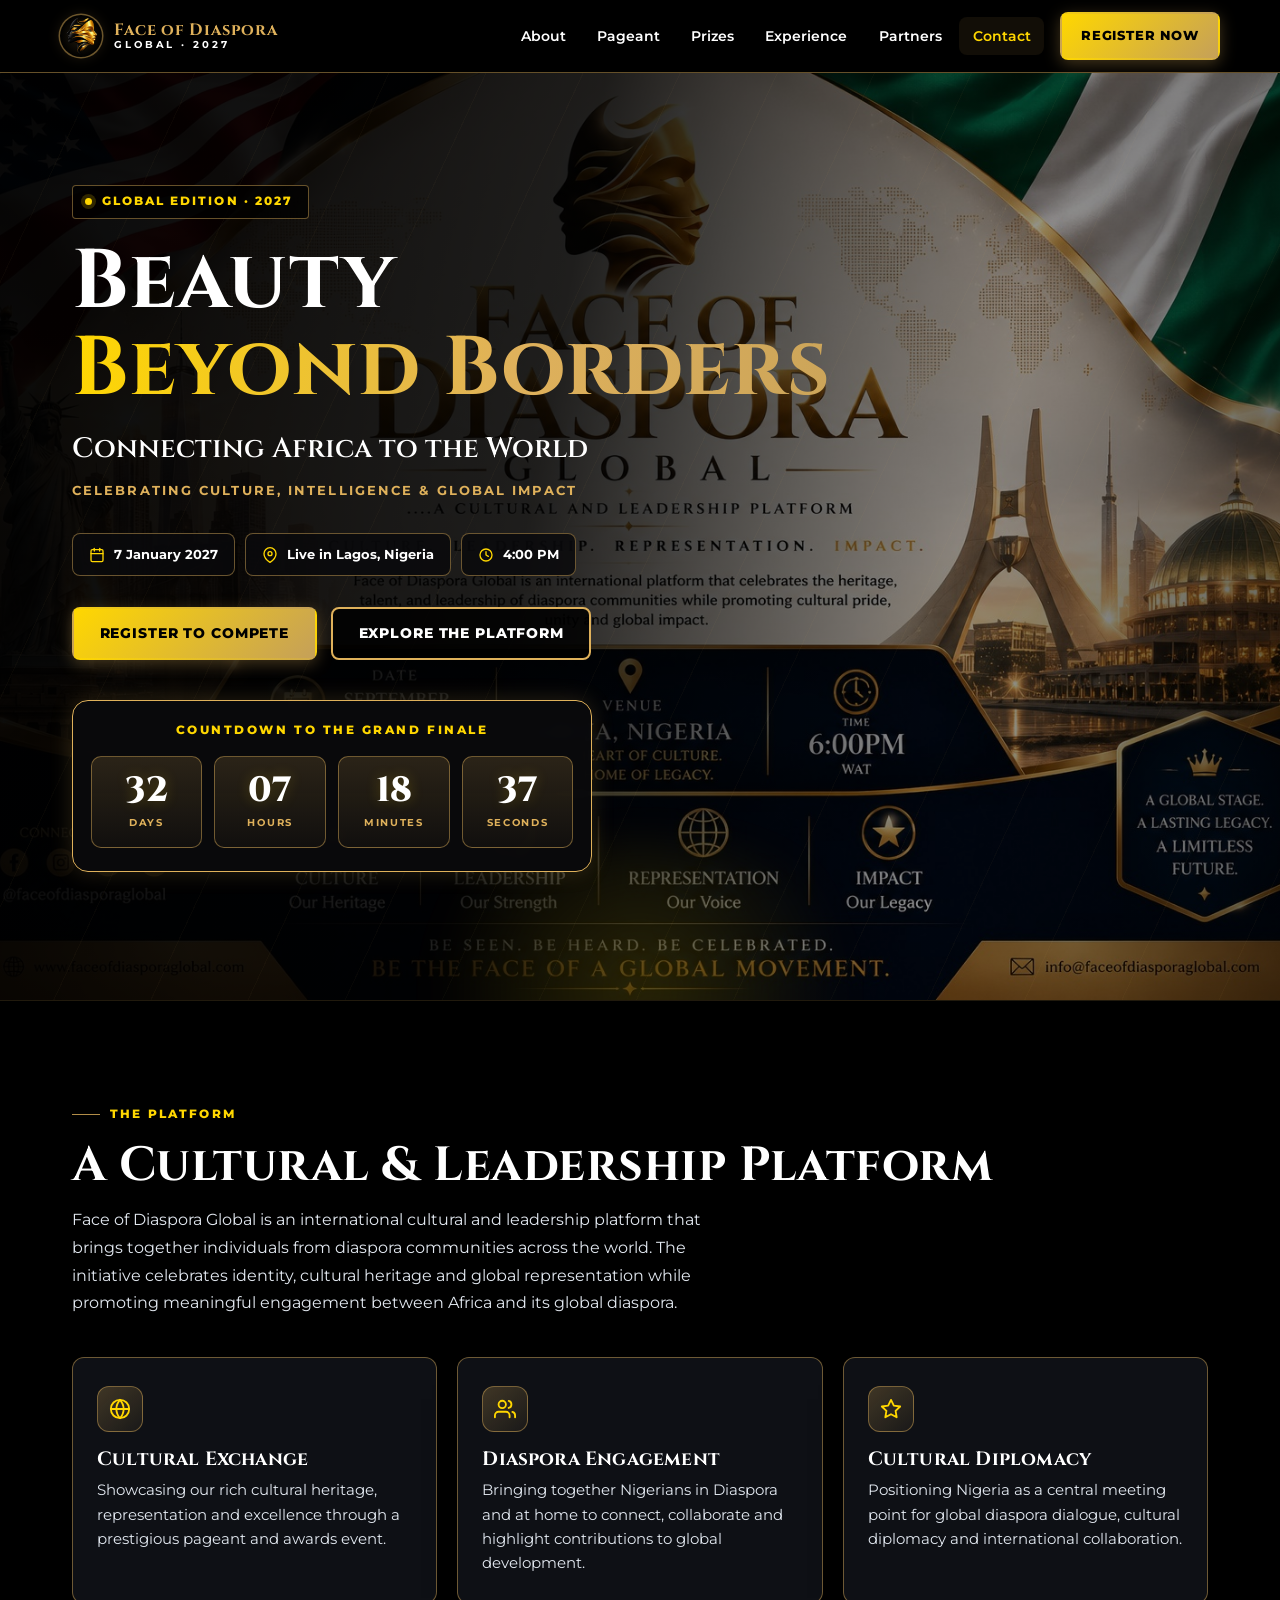
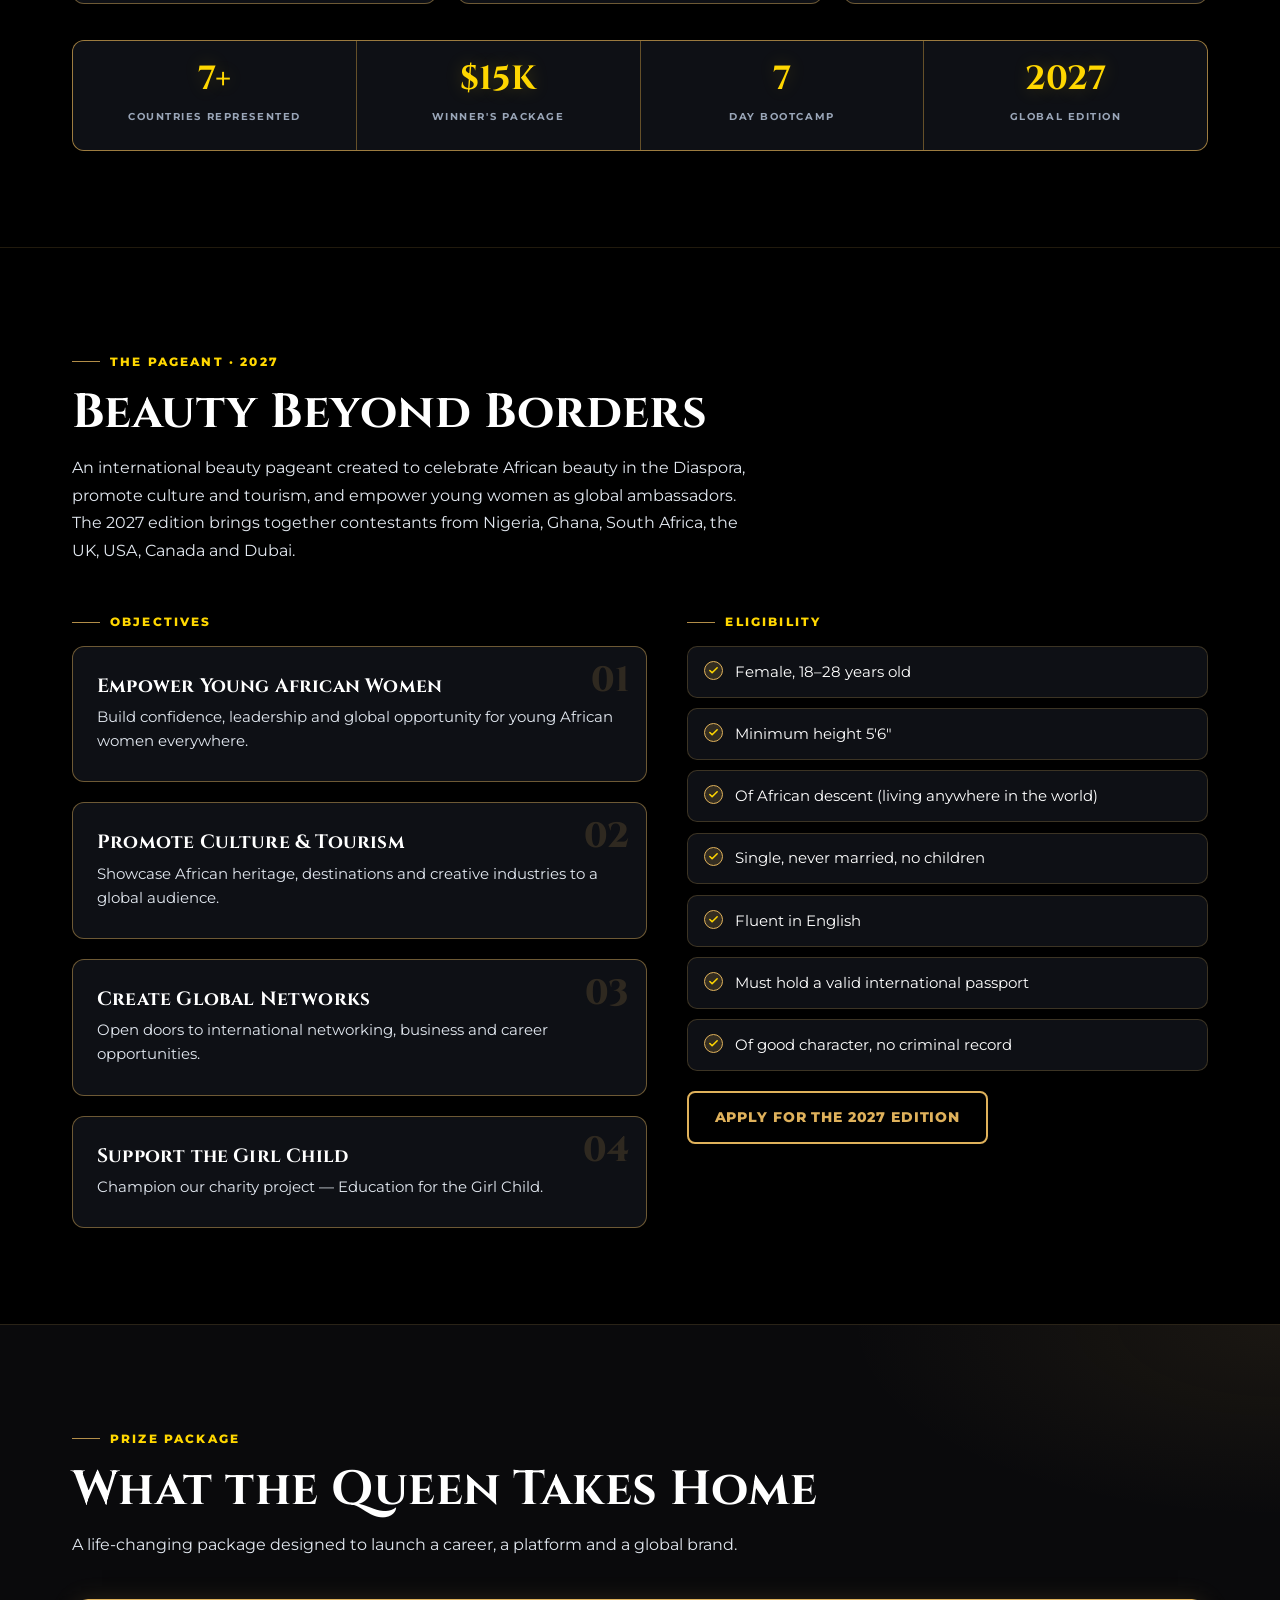
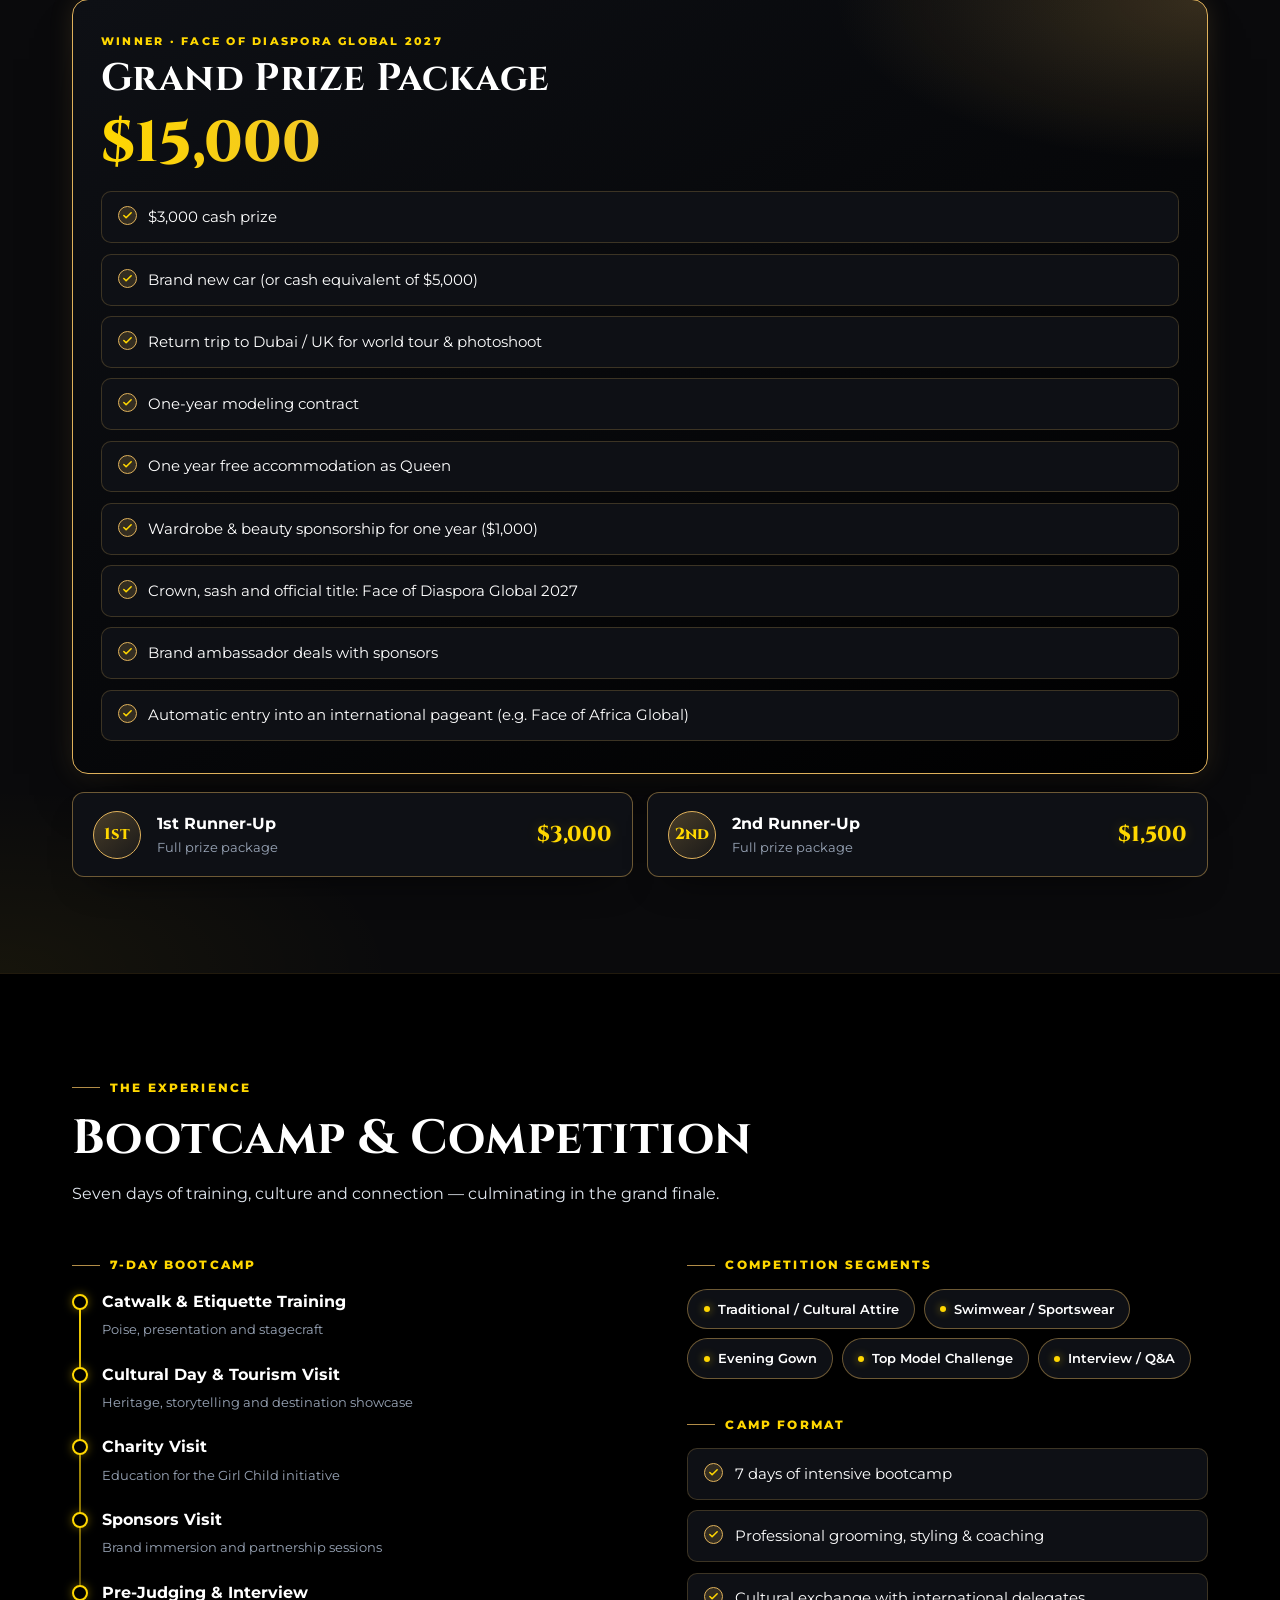
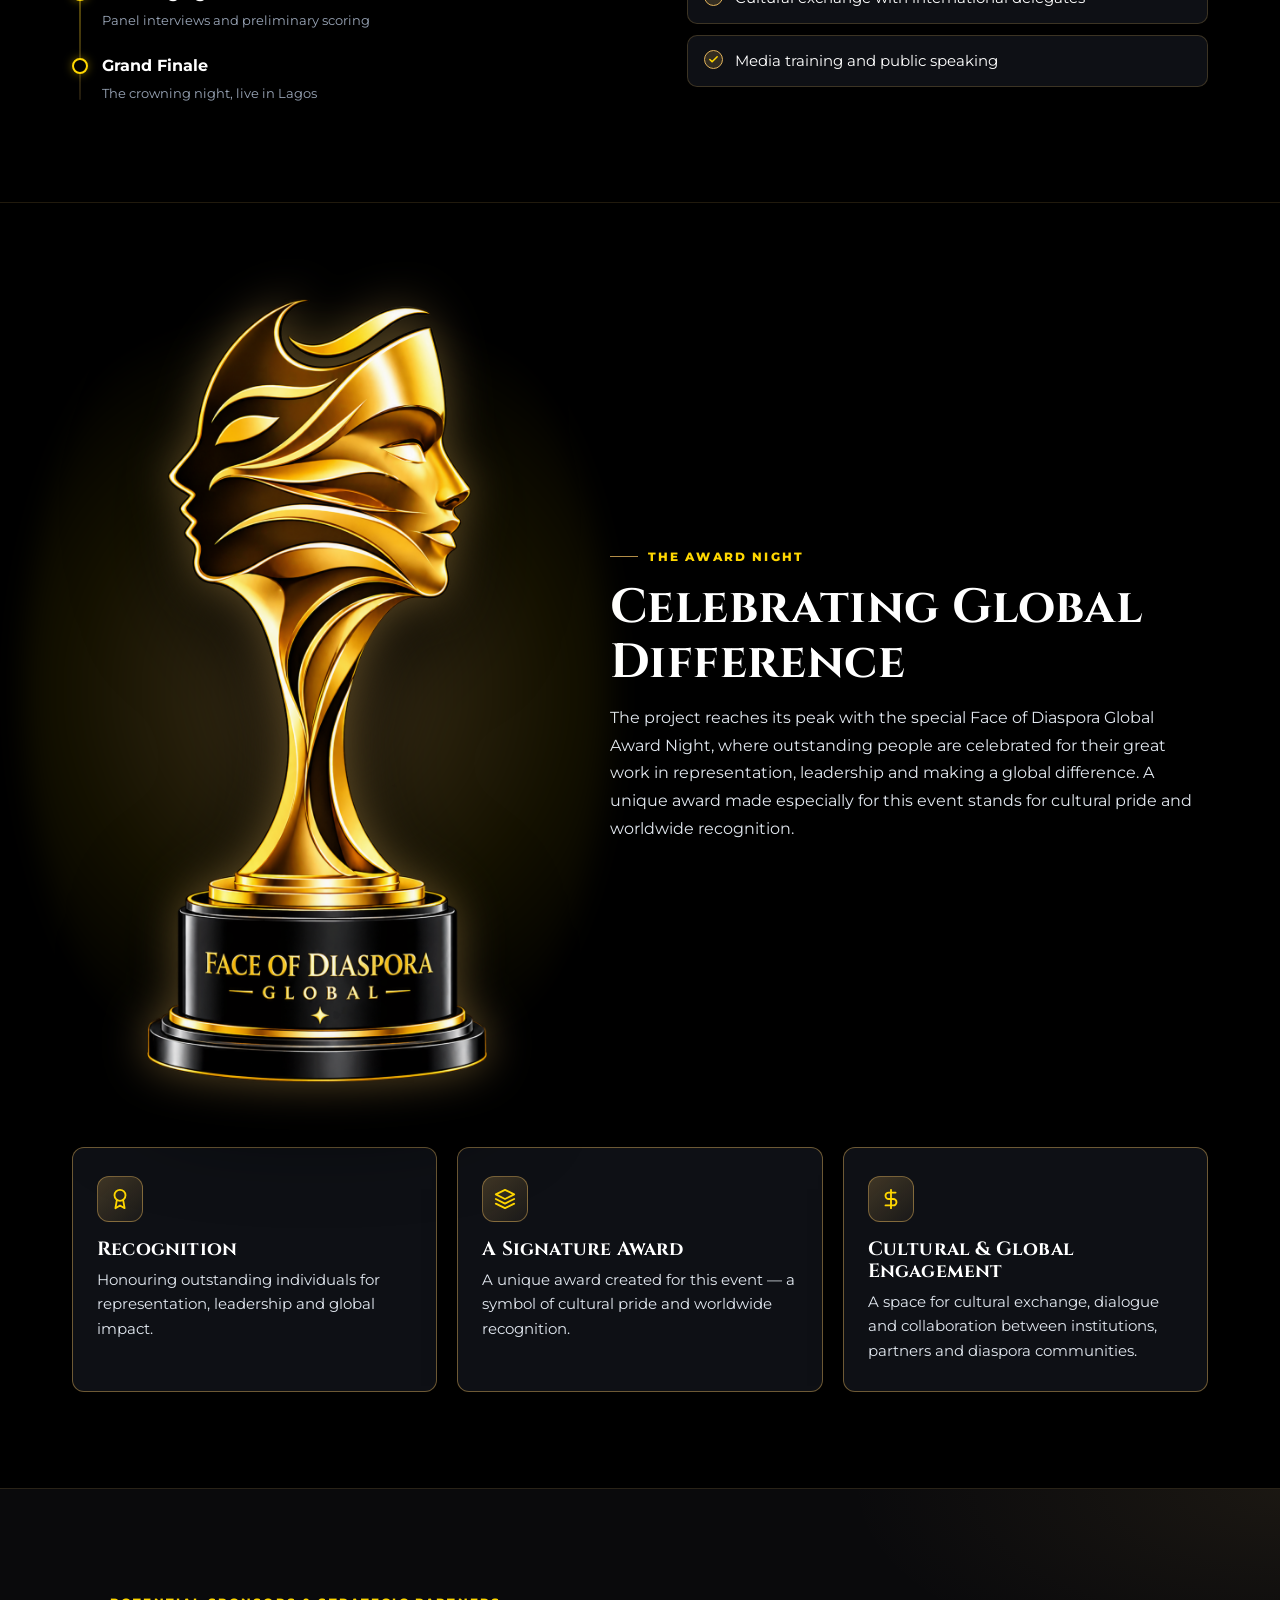
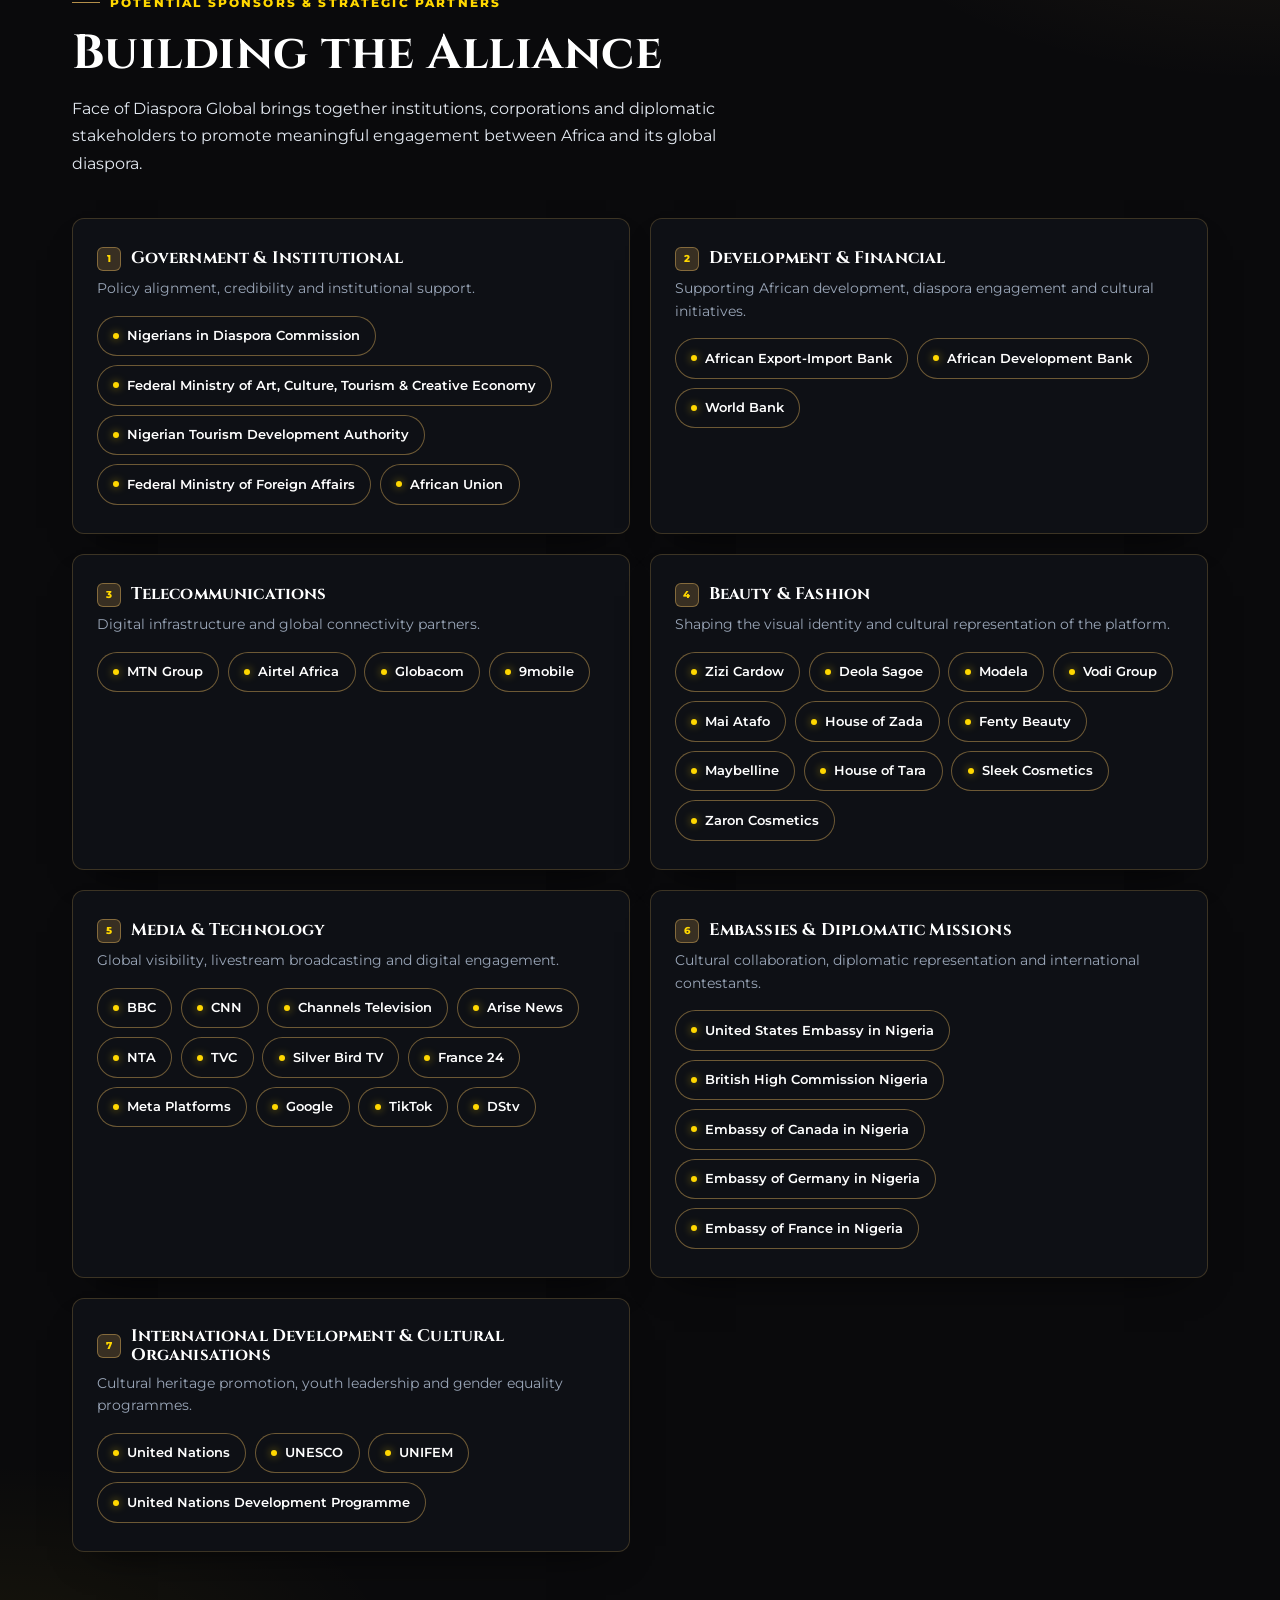
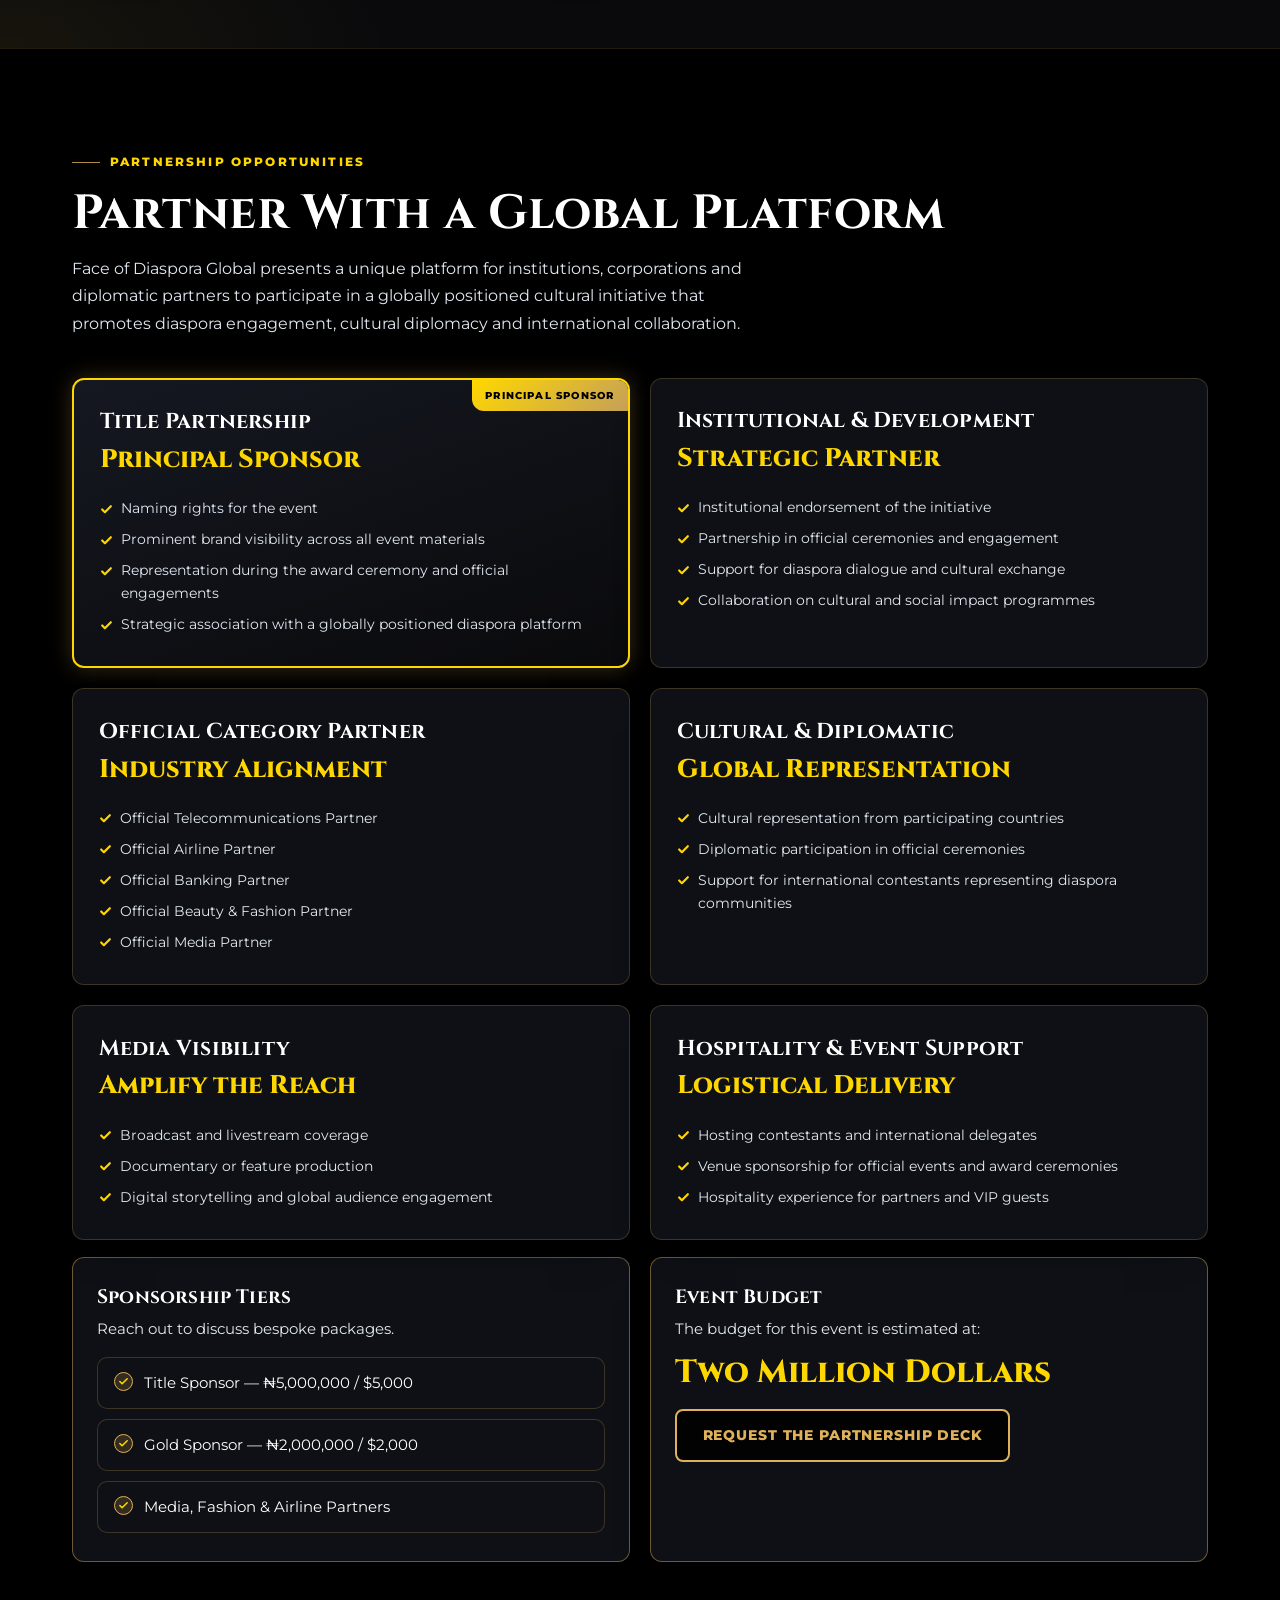
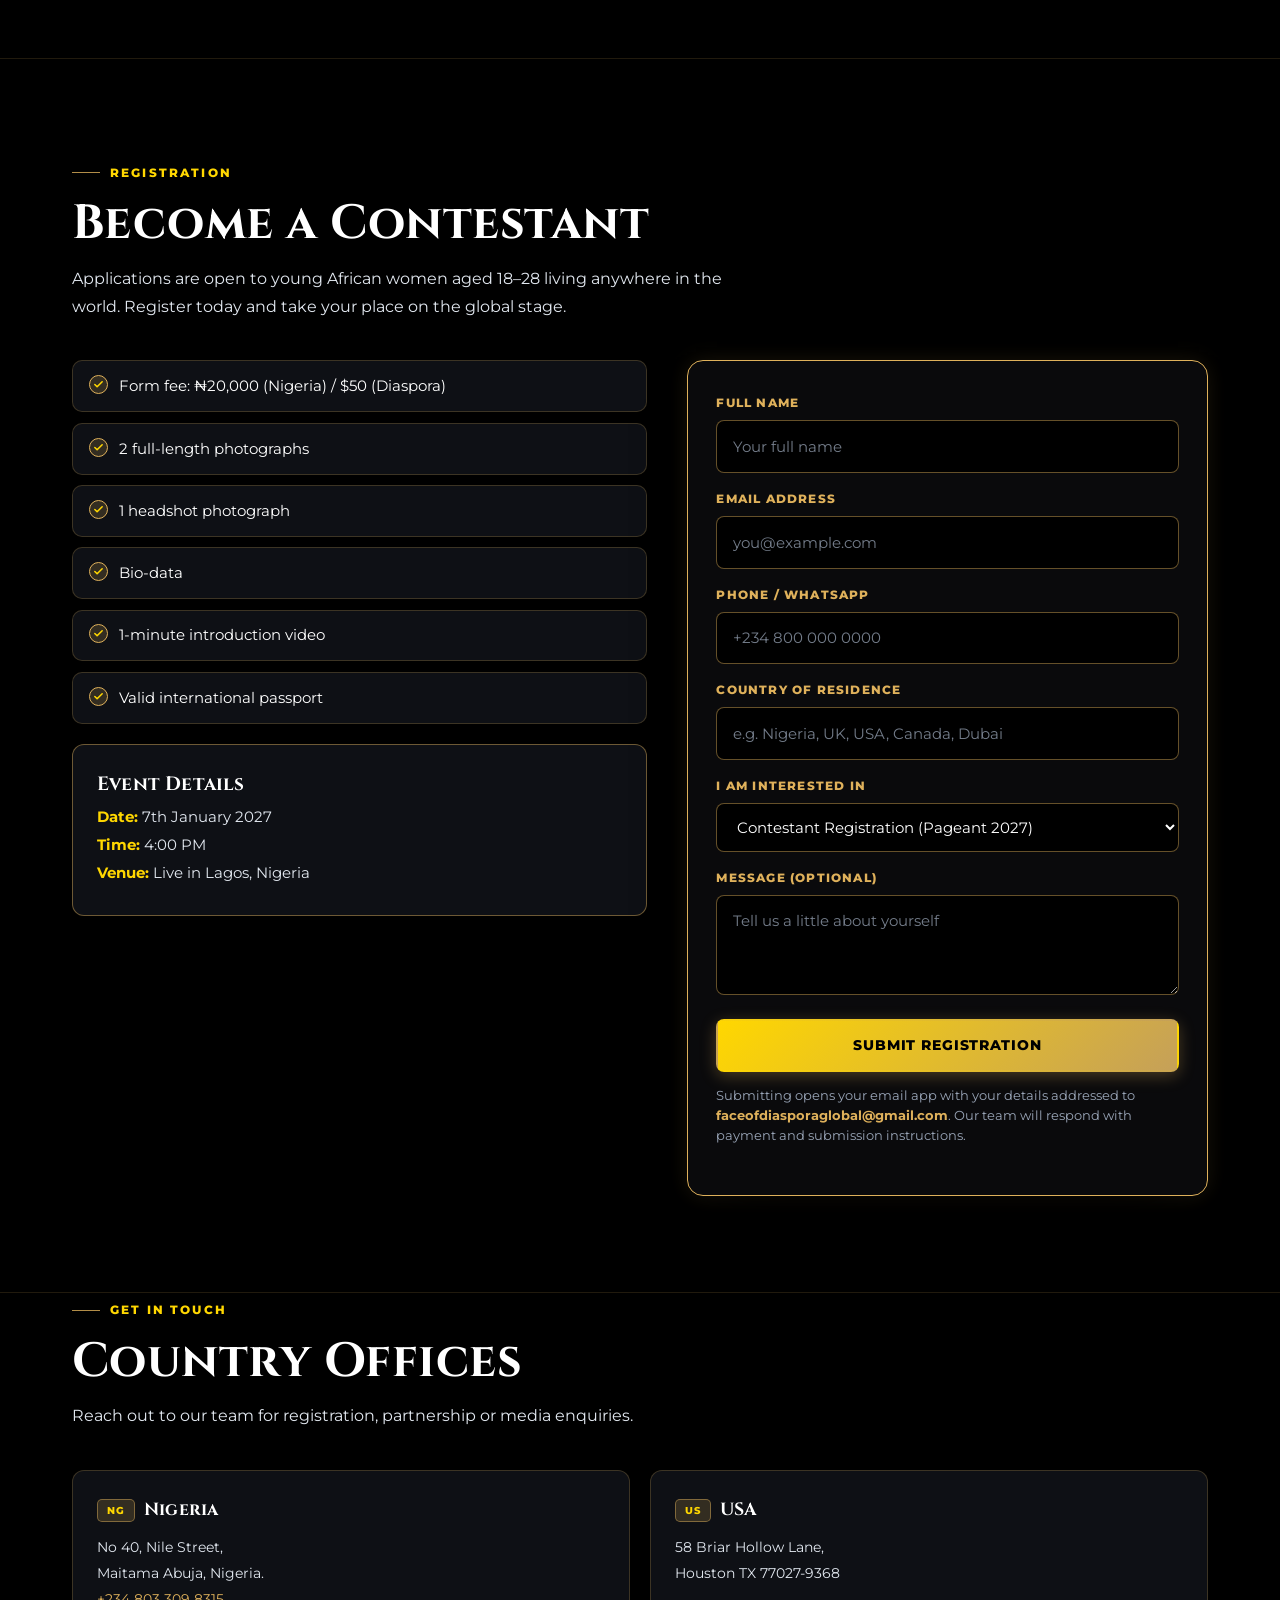
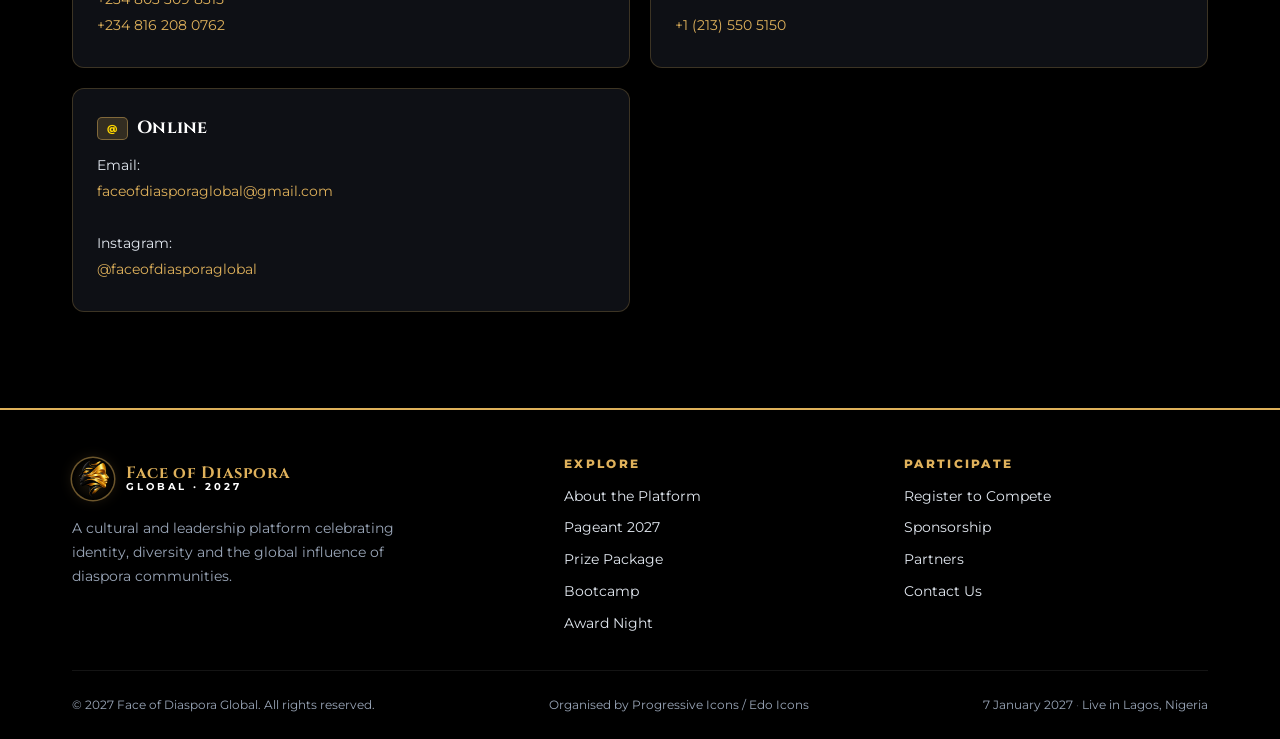
==== index.html @ 61557463 "Add files via upload" ====
<!DOCTYPE html>
<html lang="en">
<head>
<meta charset="UTF-8" />
<meta name="viewport" content="width=device-width, initial-scale=1" />
<meta name="theme-color" content="#07090D" />
<title>Face of Diaspora Global 2027 — Beauty Beyond Borders</title>
<link rel="icon" href="favicon.ico" sizes="any">
<link rel="apple-touch-icon" href="assets/img/logo.png">
<meta name="description" content="Face of Diaspora Global 2027 — Beauty Beyond Borders: Connecting Africa to the World. A cultural and leadership platform, pageant and award night. Live in Lagos, 7 January 2027." />

<link rel="preconnect" href="https://fonts.googleapis.com">
<link rel="preconnect" href="https://fonts.gstatic.com" crossorigin>
<link href="https://fonts.googleapis.com/css2?family=Cinzel:wght@500;600;700;800&family=Montserrat:wght@400;500;600;700;800&display=swap" rel="stylesheet">

<link rel="stylesheet" href="css/styles.css">

<link rel="preload" as="image" href="assets/img/hero-bg.jpg" fetchpriority="high">
</head>

<body>
<a class="skip-link" href="#main">Skip to content</a>

<!-- ============================ HEADER ============================ -->
<header class="site-header" id="siteHeader">
  <div class="nav-wrap">
    <a class="brand" href="#home" aria-label="Face of Diaspora Global — home">
  <img class="brand-mark" src="assets/img/logo.png" alt="" width="42" height="42">
  <span class="brand-text">
    <span class="brand-name">Face of Diaspora</span>
    <span class="brand-sub">Global · 2027</span>
  </span>
</a>

    <button class="nav-toggle" id="navToggle" aria-expanded="false" aria-controls="primaryNav" aria-label="Open navigation menu">
      <span></span><span></span><span></span>
    </button>

    <nav class="primary-nav" id="primaryNav" aria-label="Primary">
      <ul>
        <li><a class="nav-link" href="#about">About</a></li>
        <li><a class="nav-link" href="#pageant">Pageant</a></li>
        <li><a class="nav-link" href="#prizes">Prizes</a></li>
        <li><a class="nav-link" href="#experience">Experience</a></li>
        <li><a class="nav-link" href="#partners">Partners</a></li>
        <li><a class="nav-link" href="#contact">Contact</a></li>
      </ul>
      <a class="btn btn-gold nav-cta" href="#register">Register Now</a>
    </nav>
  </div>
</header>

<main id="main">

  <!-- ============================ HERO ============================ -->
  <section class="hero" id="home">

  <!-- Single responsive background image (decorative) -->
  <div class="hero__media">
    <img class="hero__img"
         src="assets/img/hero-bg.jpg"
         alt=""
         width="1920" height="1080"
         fetchpriority="high" decoding="async">
  </div>

  <!-- Contrast scrim -->
  <div class="hero__overlay" aria-hidden="true"></div>

  <div class="container">
    <div class="hero-inner">
      <span class="hero-badge"><span class="dot" aria-hidden="true"></span> Global Edition · 2027</span>

      <h1>
        Beauty
        <span class="line-2 gold-text">Beyond Borders</span>
      </h1>

      <p class="hero-sub">Connecting Africa to the World</p>
      <p class="hero-tag">Celebrating Culture, Intelligence &amp; Global Impact</p>

      <div class="event-chips">
        <span class="chip">
          <svg width="16" height="16" viewBox="0 0 24 24" fill="none" stroke="currentColor" stroke-width="2" stroke-linecap="round" stroke-linejoin="round" aria-hidden="true"><rect x="3" y="4" width="18" height="18" rx="2"/><line x1="16" y1="2" x2="16" y2="6"/><line x1="8" y1="2" x2="8" y2="6"/><line x1="3" y1="10" x2="21" y2="10"/></svg>
          7 January 2027
        </span>
        <span class="chip">
          <svg width="16" height="16" viewBox="0 0 24 24" fill="none" stroke="currentColor" stroke-width="2" stroke-linecap="round" stroke-linejoin="round" aria-hidden="true"><path d="M21 10c0 7-9 13-9 13s-9-6-9-13a9 9 0 0 1 18 0z"/><circle cx="12" cy="10" r="3"/></svg>
          Live in Lagos, Nigeria
        </span>
        <span class="chip">
          <svg width="16" height="16" viewBox="0 0 24 24" fill="none" stroke="currentColor" stroke-width="2" stroke-linecap="round" stroke-linejoin="round" aria-hidden="true"><circle cx="12" cy="12" r="9"/><polyline points="12 7 12 12 15.5 14"/></svg>
          4:00 PM
        </span>
      </div>

      <div class="hero-actions">
        <a class="btn btn-gold pulse-glow" href="#register">Register to Compete</a>
        <a class="btn btn-ghost" href="#about">Explore the Platform</a>
      </div>

      <div class="countdown-wrap">
        <div class="countdown-label">Countdown to the Grand Finale</div>
        <div class="countdown" id="countdown" role="timer" aria-label="Countdown to 7 January 2027">
          <div class="cd-item"><span class="cd-num" data-cd="days">00</span><span class="cd-lbl">Days</span></div>
          <div class="cd-item"><span class="cd-num" data-cd="hours">00</span><span class="cd-lbl">Hours</span></div>
          <div class="cd-item"><span class="cd-num" data-cd="minutes">00</span><span class="cd-lbl">Minutes</span></div>
          <div class="cd-item"><span class="cd-num" data-cd="seconds">00</span><span class="cd-lbl">Seconds</span></div>
        </div>
      </div>
    </div>
  </div>
</section>
  <!-- ============================ ABOUT ============================ -->
  <section class="section section--dark" id="about">
    <div class="container">
      <div class="section-head reveal">
        <span class="eyebrow">The Platform</span>
        <h2 class="section-title">A Cultural &amp; Leadership Platform</h2>
        <p class="lede">
          Face of Diaspora Global is an international cultural and leadership platform that brings
          together individuals from diaspora communities across the world. The initiative celebrates
          identity, cultural heritage and global representation while promoting meaningful engagement
          between Africa and its global diaspora.
        </p>
      </div>

      <div class="grid grid--3">
        <article class="card reveal">
          <div class="card-icon">
            <svg viewBox="0 0 24 24" fill="none" stroke="currentColor" stroke-width="2" stroke-linecap="round" stroke-linejoin="round" aria-hidden="true"><circle cx="12" cy="12" r="10"/><line x1="2" y1="12" x2="22" y2="12"/><path d="M12 2a15.3 15.3 0 0 1 4 10 15.3 15.3 0 0 1-4 10 15.3 15.3 0 0 1-4-10 15.3 15.3 0 0 1 4-10z"/></svg>
          </div>
          <h3>Cultural Exchange</h3>
          <p>Showcasing our rich cultural heritage, representation and excellence through a prestigious pageant and awards event.</p>
        </article>

        <article class="card reveal">
          <div class="card-icon">
            <svg viewBox="0 0 24 24" fill="none" stroke="currentColor" stroke-width="2" stroke-linecap="round" stroke-linejoin="round" aria-hidden="true"><path d="M17 21v-2a4 4 0 0 0-4-4H5a4 4 0 0 0-4 4v2"/><circle cx="9" cy="7" r="4"/><path d="M23 21v-2a4 4 0 0 0-3-3.87"/><path d="M16 3.13a4 4 0 0 1 0 7.75"/></svg>
          </div>
          <h3>Diaspora Engagement</h3>
          <p>Bringing together Nigerians in Diaspora and at home to connect, collaborate and highlight contributions to global development.</p>
        </article>

        <article class="card reveal">
          <div class="card-icon">
            <svg viewBox="0 0 24 24" fill="none" stroke="currentColor" stroke-width="2" stroke-linecap="round" stroke-linejoin="round" aria-hidden="true"><polygon points="12 2 15.09 8.26 22 9.27 17 14.14 18.18 21.02 12 17.77 5.82 21.02 7 14.14 2 9.27 8.91 8.26 12 2"/></svg>
          </div>
          <h3>Cultural Diplomacy</h3>
          <p>Positioning Nigeria as a central meeting point for global diaspora dialogue, cultural diplomacy and international collaboration.</p>
        </article>
      </div>

      <div class="stats reveal">
        <div class="stat"><b>7+</b><span>Countries Represented</span></div>
        <div class="stat"><b>$15K</b><span>Winner's Package</span></div>
        <div class="stat"><b>7</b><span>Day Bootcamp</span></div>
        <div class="stat"><b>2027</b><span>Global Edition</span></div>
      </div>
    </div>
  </section>

  <!-- ============================ PAGEANT ============================ -->
  <section class="section" id="pageant">
    <div class="container">
      <div class="section-head reveal">
        <span class="eyebrow">The Pageant · 2027</span>
        <h2 class="section-title">Beauty Beyond Borders</h2>
        <p class="lede">
          An international beauty pageant created to celebrate African beauty in the Diaspora,
          promote culture and tourism, and empower young women as global ambassadors. The 2027
          edition brings together contestants from Nigeria, Ghana, South Africa, the UK, USA,
          Canada and Dubai.
        </p>
      </div>

      <div class="split">
        <div class="reveal">
          <span class="eyebrow">Objectives</span>
          <div class="grid" style="grid-template-columns:1fr">
            <article class="card num-card">
              <span class="num" aria-hidden="true">01</span>
              <h3>Empower Young African Women</h3>
              <p>Build confidence, leadership and global opportunity for young African women everywhere.</p>
            </article>
            <article class="card num-card">
              <span class="num" aria-hidden="true">02</span>
              <h3>Promote Culture &amp; Tourism</h3>
              <p>Showcase African heritage, destinations and creative industries to a global audience.</p>
            </article>
            <article class="card num-card">
              <span class="num" aria-hidden="true">03</span>
              <h3>Create Global Networks</h3>
              <p>Open doors to international networking, business and career opportunities.</p>
            </article>
            <article class="card num-card">
              <span class="num" aria-hidden="true">04</span>
              <h3>Support the Girl Child</h3>
              <p>Champion our charity project — Education for the Girl Child.</p>
            </article>
          </div>
        </div>

        <div class="reveal">
          <span class="eyebrow">Eligibility</span>
          <ul class="checklist" style="grid-template-columns:1fr">
            <li>Female, 18–28 years old</li>
            <li>Minimum height 5'6"</li>
            <li>Of African descent (living anywhere in the world)</li>
            <li>Single, never married, no children</li>
            <li>Fluent in English</li>
            <li>Must hold a valid international passport</li>
            <li>Of good character, no criminal record</li>
          </ul>
          <a class="btn btn-outline" href="#register" style="margin-top:1.25rem">Apply for the 2027 Edition</a>
        </div>
      </div>
    </div>
  </section>

  <!-- ============================ PRIZES ============================ -->
  <section class="section section--alt" id="prizes">
    <div class="container">
      <div class="section-head reveal">
        <span class="eyebrow">Prize Package</span>
        <h2 class="section-title">What the Queen Takes Home</h2>
        <p class="lede">A life-changing package designed to launch a career, a platform and a global brand.</p>
      </div>

      <div class="prize-hero reveal">
        <p class="prize-kicker">Winner · Face of Diaspora Global 2027</p>
        <h3 class="prize-title">Grand Prize Package</h3>
        <p class="prize-value gold-text">$15,000</p>

        <ul class="checklist" style="grid-template-columns:1fr">
          <li>$3,000 cash prize</li>
          <li>Brand new car (or cash equivalent of $5,000)</li>
          <li>Return trip to Dubai / UK for world tour &amp; photoshoot</li>
          <li>One-year modeling contract</li>
          <li>One year free accommodation as Queen</li>
          <li>Wardrobe &amp; beauty sponsorship for one year ($1,000)</li>
          <li>Crown, sash and official title: Face of Diaspora Global 2027</li>
          <li>Brand ambassador deals with sponsors</li>
          <li>Automatic entry into an international pageant (e.g. Face of Africa Global)</li>
        </ul>
      </div>

      <div class="runner-grid reveal">
        <div class="runner">
          <span class="medal" aria-hidden="true">1st</span>
          <span>
            <b>1st Runner-Up</b>
            <span>Full prize package</span>
          </span>
          <span class="amt">$3,000</span>
        </div>
        <div class="runner">
          <span class="medal" aria-hidden="true">2nd</span>
          <span>
            <b>2nd Runner-Up</b>
            <span>Full prize package</span>
          </span>
          <span class="amt">$1,500</span>
        </div>
      </div>
    </div>
  </section>

  <!-- ============================ EXPERIENCE ============================ -->
  <section class="section section--dark" id="experience">
    <div class="container">
      <div class="section-head reveal">
        <span class="eyebrow">The Experience</span>
        <h2 class="section-title">Bootcamp &amp; Competition</h2>
        <p class="lede">Seven days of training, culture and connection — culminating in the grand finale.</p>
      </div>

      <div class="split">
        <div class="reveal">
          <span class="eyebrow">7-Day Bootcamp</span>
          <ul class="timeline">
            <li><b>Catwalk &amp; Etiquette Training</b><span>Poise, presentation and stagecraft</span></li>
            <li><b>Cultural Day &amp; Tourism Visit</b><span>Heritage, storytelling and destination showcase</span></li>
            <li><b>Charity Visit</b><span>Education for the Girl Child initiative</span></li>
            <li><b>Sponsors Visit</b><span>Brand immersion and partnership sessions</span></li>
            <li><b>Pre-Judging &amp; Interview</b><span>Panel interviews and preliminary scoring</span></li>
            <li><b>Grand Finale</b><span>The crowning night, live in Lagos</span></li>
          </ul>
        </div>

        <div class="reveal">
          <span class="eyebrow">Competition Segments</span>
          <div class="pill-list">
            <span class="pill">Traditional / Cultural Attire</span>
            <span class="pill">Swimwear / Sportswear</span>
            <span class="pill">Evening Gown</span>
            <span class="pill">Top Model Challenge</span>
            <span class="pill">Interview / Q&amp;A</span>
          </div>

          <div style="margin-top:1.75rem">
            <span class="eyebrow">Camp Format</span>
            <ul class="checklist" style="grid-template-columns:1fr">
              <li>7 days of intensive bootcamp</li>
              <li>Professional grooming, styling &amp; coaching</li>
              <li>Cultural exchange with international delegates</li>
              <li>Media training and public speaking</li>
            </ul>
          </div>
        </div>
      </div>
    </div>
  </section>

 <!-- ============================ AWARD NIGHT ============================ -->
<section class="section" id="awards">
  <div class="container">

    <div class="award-feature">
      <div class="award-feature__visual reveal">
        <img src="assets/img/award.png"
             alt="The Face of Diaspora Global signature award trophy"
             width="600" height="600"
             loading="lazy" decoding="async">
      </div>

      <div class="award-feature__copy reveal">
        <span class="eyebrow">The Award Night</span>
        <h2 class="section-title">Celebrating Global Difference</h2>
        <p class="lede">
          The project reaches its peak with the special Face of Diaspora Global Award Night, where
          outstanding people are celebrated for their great work in representation, leadership and
          making a global difference. A unique award made especially for this event stands for
          cultural pride and worldwide recognition.
        </p>
      </div>
    </div>

    <div class="grid grid--3">
      <article class="card reveal">
        <div class="card-icon">
          <svg viewBox="0 0 24 24" fill="none" stroke="currentColor" stroke-width="2" stroke-linecap="round" stroke-linejoin="round" aria-hidden="true"><circle cx="12" cy="8" r="6"/><path d="M15.5 13.5 17 22l-5-3-5 3 1.5-8.5"/></svg>
        </div>
        <h3>Recognition</h3>
        <p>Honouring outstanding individuals for representation, leadership and global impact.</p>
      </article>

      <article class="card reveal">
        <div class="card-icon">
          <svg viewBox="0 0 24 24" fill="none" stroke="currentColor" stroke-width="2" stroke-linecap="round" stroke-linejoin="round" aria-hidden="true"><path d="M12 2 2 7l10 5 10-5-10-5z"/><path d="M2 17l10 5 10-5"/><path d="M2 12l10 5 10-5"/></svg>
        </div>
        <h3>A Signature Award</h3>
        <p>A unique award created for this event — a symbol of cultural pride and worldwide recognition.</p>
      </article>

      <article class="card reveal">
        <div class="card-icon">
          <svg viewBox="0 0 24 24" fill="none" stroke="currentColor" stroke-width="2" stroke-linecap="round" stroke-linejoin="round" aria-hidden="true"><path d="M12 2v20"/><path d="M17 5H9.5a3.5 3.5 0 0 0 0 7h5a3.5 3.5 0 0 1 0 7H6"/></svg>
        </div>
        <h3>Cultural &amp; Global Engagement</h3>
        <p>A space for cultural exchange, dialogue and collaboration between institutions, partners and diaspora communities.</p>
      </article>
    </div>

  </div>
</section>

  <!-- ============================ PARTNERS ============================ -->
  <section class="section section--alt" id="partners">
    <div class="container">
      <div class="section-head reveal">
        <span class="eyebrow">Potential Sponsors &amp; Strategic Partners</span>
        <h2 class="section-title">Building the Alliance</h2>
        <p class="lede">
          Face of Diaspora Global brings together institutions, corporations and diplomatic
          stakeholders to promote meaningful engagement between Africa and its global diaspora.
        </p>
      </div>

      <div class="grid">
        <article class="partner-group reveal">
          <h3><span class="idx" aria-hidden="true">1</span> Government &amp; Institutional</h3>
          <p>Policy alignment, credibility and institutional support.</p>
          <div class="pill-list">
            <span class="pill">Nigerians in Diaspora Commission</span>
            <span class="pill">Federal Ministry of Art, Culture, Tourism &amp; Creative Economy</span>
            <span class="pill">Nigerian Tourism Development Authority</span>
            <span class="pill">Federal Ministry of Foreign Affairs</span>
            <span class="pill">African Union</span>
          </div>
        </article>

        <article class="partner-group reveal">
          <h3><span class="idx" aria-hidden="true">2</span> Development &amp; Financial</h3>
          <p>Supporting African development, diaspora engagement and cultural initiatives.</p>
          <div class="pill-list">
            <span class="pill">African Export-Import Bank</span>
            <span class="pill">African Development Bank</span>
            <span class="pill">World Bank</span>
          </div>
        </article>

        <article class="partner-group reveal">
          <h3><span class="idx" aria-hidden="true">3</span> Telecommunications</h3>
          <p>Digital infrastructure and global connectivity partners.</p>
          <div class="pill-list">
            <span class="pill">MTN Group</span>
            <span class="pill">Airtel Africa</span>
            <span class="pill">Globacom</span>
            <span class="pill">9mobile</span>
          </div>
        </article>

        <article class="partner-group reveal">
          <h3><span class="idx" aria-hidden="true">4</span> Beauty &amp; Fashion</h3>
          <p>Shaping the visual identity and cultural representation of the platform.</p>
          <div class="pill-list">
            <span class="pill">Zizi Cardow</span>
            <span class="pill">Deola Sagoe</span>
            <span class="pill">Modela</span>
            <span class="pill">Vodi Group</span>
            <span class="pill">Mai Atafo</span>
            <span class="pill">House of Zada</span>
            <span class="pill">Fenty Beauty</span>
            <span class="pill">Maybelline</span>
            <span class="pill">House of Tara</span>
            <span class="pill">Sleek Cosmetics</span>
            <span class="pill">Zaron Cosmetics</span>
          </div>
        </article>

        <article class="partner-group reveal">
          <h3><span class="idx" aria-hidden="true">5</span> Media &amp; Technology</h3>
          <p>Global visibility, livestream broadcasting and digital engagement.</p>
          <div class="pill-list">
            <span class="pill">BBC</span>
            <span class="pill">CNN</span>
            <span class="pill">Channels Television</span>
            <span class="pill">Arise News</span>
            <span class="pill">NTA</span>
            <span class="pill">TVC</span>
            <span class="pill">Silver Bird TV</span>
            <span class="pill">France 24</span>
            <span class="pill">Meta Platforms</span>
            <span class="pill">Google</span>
            <span class="pill">TikTok</span>
            <span class="pill">DStv</span>
          </div>
        </article>

        <article class="partner-group reveal">
          <h3><span class="idx" aria-hidden="true">6</span> Embassies &amp; Diplomatic Missions</h3>
          <p>Cultural collaboration, diplomatic representation and international contestants.</p>
          <div class="pill-list">
            <span class="pill">United States Embassy in Nigeria</span>
            <span class="pill">British High Commission Nigeria</span>
            <span class="pill">Embassy of Canada in Nigeria</span>
            <span class="pill">Embassy of Germany in Nigeria</span>
            <span class="pill">Embassy of France in Nigeria</span>
          </div>
        </article>

        <article class="partner-group reveal">
          <h3><span class="idx" aria-hidden="true">7</span> International Development &amp; Cultural Organisations</h3>
          <p>Cultural heritage promotion, youth leadership and gender equality programmes.</p>
          <div class="pill-list">
            <span class="pill">United Nations</span>
            <span class="pill">UNESCO</span>
            <span class="pill">UNIFEM</span>
            <span class="pill">United Nations Development Programme</span>
          </div>
        </article>
      </div>
    </div>
  </section>

  <!-- ============================ SPONSORSHIP ============================ -->
  <section class="section" id="sponsorship">
    <div class="container">
      <div class="section-head reveal">
        <span class="eyebrow">Partnership Opportunities</span>
        <h2 class="section-title">Partner With a Global Platform</h2>
        <p class="lede">
          Face of Diaspora Global presents a unique platform for institutions, corporations and
          diplomatic partners to participate in a globally positioned cultural initiative that
          promotes diaspora engagement, cultural diplomacy and international collaboration.
        </p>
      </div>

      <div class="grid reveal">
        <article class="tier tier--featured">
          <h3 class="tier-name">Title Partnership</h3>
          <p class="tier-price">Principal Sponsor</p>
          <ul>
            <li>Naming rights for the event</li>
            <li>Prominent brand visibility across all event materials</li>
            <li>Representation during the award ceremony and official engagements</li>
            <li>Strategic association with a globally positioned diaspora platform</li>
          </ul>
        </article>

        <article class="tier">
          <h3 class="tier-name">Institutional &amp; Development</h3>
          <p class="tier-price">Strategic Partner</p>
          <ul>
            <li>Institutional endorsement of the initiative</li>
            <li>Partnership in official ceremonies and engagement</li>
            <li>Support for diaspora dialogue and cultural exchange</li>
            <li>Collaboration on cultural and social impact programmes</li>
          </ul>
        </article>

        <article class="tier">
          <h3 class="tier-name">Official Category Partner</h3>
          <p class="tier-price">Industry Alignment</p>
          <ul>
            <li>Official Telecommunications Partner</li>
            <li>Official Airline Partner</li>
            <li>Official Banking Partner</li>
            <li>Official Beauty &amp; Fashion Partner</li>
            <li>Official Media Partner</li>
          </ul>
        </article>

        <article class="tier">
          <h3 class="tier-name">Cultural &amp; Diplomatic</h3>
          <p class="tier-price">Global Representation</p>
          <ul>
            <li>Cultural representation from participating countries</li>
            <li>Diplomatic participation in official ceremonies</li>
            <li>Support for international contestants representing diaspora communities</li>
          </ul>
        </article>

        <article class="tier">
          <h3 class="tier-name">Media Visibility</h3>
          <p class="tier-price">Amplify the Reach</p>
          <ul>
            <li>Broadcast and livestream coverage</li>
            <li>Documentary or feature production</li>
            <li>Digital storytelling and global audience engagement</li>
          </ul>
        </article>

        <article class="tier">
          <h3 class="tier-name">Hospitality &amp; Event Support</h3>
          <p class="tier-price">Logistical Delivery</p>
          <ul>
            <li>Hosting contestants and international delegates</li>
            <li>Venue sponsorship for official events and award ceremonies</li>
            <li>Hospitality experience for partners and VIP guests</li>
          </ul>
        </article>
      </div>

      <div class="grid reveal" style="margin-top:1.1rem">
        <div class="card">
          <h3>Sponsorship Tiers</h3>
          <p style="margin-bottom:1rem">Reach out to discuss bespoke packages.</p>
          <ul class="checklist" style="grid-template-columns:1fr">
            <li>Title Sponsor — ₦5,000,000 / $5,000</li>
            <li>Gold Sponsor — ₦2,000,000 / $2,000</li>
            <li>Media, Fashion &amp; Airline Partners</li>
          </ul>
        </div>

        <div class="card">
          <h3>Event Budget</h3>
          <p style="margin-bottom:1rem">The budget for this event is estimated at:</p>
          <p style="font-family:var(--font-display);font-size:2rem;font-weight:800;color:var(--gold-bright);line-height:1;margin-bottom:1.25rem">Two Million Dollars</p>
          <a class="btn btn-outline" href="#contact">Request the Partnership Deck</a>
        </div>
      </div>
    </div>
  </section>

  <!-- ============================ REGISTER ============================ -->
  <section class="section section--dark" id="register">
    <div class="container">
      <div class="section-head reveal">
        <span class="eyebrow">Registration</span>
        <h2 class="section-title">Become a Contestant</h2>
        <p class="lede">
          Applications are open to young African women aged 18–28 living anywhere in the world.
          Register today and take your place on the global stage.
        </p>
      </div>

      <div class="split">
        <div class="reveal">
          <ul class="checklist" style="grid-template-columns:1fr">
            <li>Form fee: ₦20,000 (Nigeria) / $50 (Diaspora)</li>
            <li>2 full-length photographs</li>
            <li>1 headshot photograph</li>
            <li>Bio-data</li>
            <li>1-minute introduction video</li>
            <li>Valid international passport</li>
          </ul>

          <div class="card" style="margin-top:1.25rem">
            <h3>Event Details</h3>
            <p style="color:var(--text-muted);font-size:.93rem;line-height:1.9">
              <strong style="color:var(--gold-bright)">Date:</strong> 7th January 2027<br>
              <strong style="color:var(--gold-bright)">Time:</strong> 4:00 PM<br>
              <strong style="color:var(--gold-bright)">Venue:</strong> Live in Lagos, Nigeria
            </p>
          </div>
        </div>

        <div class="form-card reveal">
          <form id="registerForm" novalidate>
            <div class="field">
              <label for="fullName">Full Name</label>
              <input type="text" id="fullName" name="fullName" autocomplete="name" placeholder="Your full name" required>
            </div>

            <div class="field">
              <label for="email">Email Address</label>
              <input type="email" id="email" name="email" autocomplete="email" placeholder="you@example.com" required>
            </div>

            <div class="field">
              <label for="phone">Phone / WhatsApp</label>
              <input type="tel" id="phone" name="phone" autocomplete="tel" placeholder="+234 800 000 0000" required>
            </div>

            <div class="field">
              <label for="country">Country of Residence</label>
              <input type="text" id="country" name="country" placeholder="e.g. Nigeria, UK, USA, Canada, Dubai" required>
            </div>

            <div class="field">
              <label for="interest">I am interested in</label>
              <select id="interest" name="interest">
                <option>Contestant Registration (Pageant 2027)</option>
                <option>Attending the Grand Finale</option>
                <option>Sponsorship / Partnership</option>
                <option>Media Accreditation</option>
                <option>Volunteering</option>
              </select>
            </div>

            <div class="field">
              <label for="message">Message (optional)</label>
              <textarea id="message" name="message" placeholder="Tell us a little about yourself"></textarea>
            </div>

            <button type="submit" class="btn btn-gold" style="width:100%">Submit Registration</button>

            <p class="form-note">
              Submitting opens your email app with your details addressed to
              <strong>faceofdiasporaglobal@gmail.com</strong>. Our team will respond with payment
              and submission instructions.
            </p>

            <p class="form-status" id="formStatus" role="status" aria-live="polite"></p>
          </form>
        </div>
      </div>
    </div>
  </section>

  <!-- ============================ CONTACT ============================ -->
  <section class="section section--dark" id="contact" style="padding-top:0">
    <div class="container">
      <div class="section-head reveal">
        <span class="eyebrow">Get in Touch</span>
        <h2 class="section-title">Country Offices</h2>
        <p class="lede">Reach out to our team for registration, partnership or media enquiries.</p>
      </div>

      <div class="grid reveal">
        <article class="office">
          <h3><span class="flag">NG</span> Nigeria</h3>
          <address>
            No 40, Nile Street,<br>
            Maitama Abuja, Nigeria.<br>
            <a href="tel:+2348033098315">+234 803 309 8315</a><br>
            <a href="tel:+2348162080762">+234 816 208 0762</a>
          </address>
        </article>

        <article class="office">
          <h3><span class="flag">US</span> USA</h3>
          <address>
            58 Briar Hollow Lane,<br>
            Houston TX 77027-9368<br><br>
            <a href="tel:+12135505150">+1 (213) 550 5150</a>
          </address>
        </article>

        <article class="office">
          <h3><span class="flag">@</span> Online</h3>
          <address>
            Email:<br>
            <a href="mailto:faceofdiasporaglobal@gmail.com">faceofdiasporaglobal@gmail.com</a><br><br>
            Instagram:<br>
            <a href="https://instagram.com/faceofdiasporaglobal" target="_blank" rel="noopener">@faceofdiasporaglobal</a>
          </address>
        </article>
      </div>
    </div>
  </section>

</main>

<!-- ============================ FOOTER ============================ -->
<footer class="site-footer">
  <div class="container">
    <div class="footer-top">
      <div class="footer-brand">
        <a class="brand" href="#home" aria-label="Face of Diaspora Global — home">
  <img class="brand-mark" src="assets/img/logo.png" alt="" width="42" height="42">
  <span class="brand-text">
    <span class="brand-name">Face of Diaspora</span>
    <span class="brand-sub">Global · 2027</span>
  </span>
</a>
        <p>A cultural and leadership platform celebrating identity, diversity and the global influence of diaspora communities.</p>
      </div>

      <div class="footer-col">
        <h4>Explore</h4>
        <ul>
          <li><a href="#about">About the Platform</a></li>
          <li><a href="#pageant">Pageant 2027</a></li>
          <li><a href="#prizes">Prize Package</a></li>
          <li><a href="#experience">Bootcamp</a></li>
          <li><a href="#awards">Award Night</a></li>
        </ul>
      </div>

      <div class="footer-col">
        <h4>Participate</h4>
        <ul>
          <li><a href="#register">Register to Compete</a></li>
          <li><a href="#sponsorship">Sponsorship</a></li>
          <li><a href="#partners">Partners</a></li>
          <li><a href="#contact">Contact Us</a></li>
        </ul>
      </div>
    </div>

    <div class="footer-bottom">
      <span>© <span id="year">2027</span> Face of Diaspora Global. All rights reserved.</span>
      <span>Organised by Progressive Icons / Edo Icons</span>
      <span>7 January 2027 <span class="dot-sep">·</span> Live in Lagos, Nigeria</span>
    </div>
  </div>
</footer>

<script src="js/main.js" defer></script>
</body>
</html>
---- css/styles.css ----
/* ============================================================
   1. TOKENS & RESET — PURE BLACK + HIGH-CONTRAST LUXURY GOLD
   ============================================================ */
:root{
  --bg-dark:#000000;
  --bg-surface:#0A0A0C;
  --bg-card:#0E1015;
  --bg-elevated:#12151C;

  --gold-primary:#DFB15B;
  --gold-bright:#FFD700;
  --gold-deep:#C5A059;
  --gold-soft:#E9C989;

  --text-white:#FFFFFF;
  --text-muted:#E2E8F0;
  --text-dim:#9AA6B8;

  --border-gold:rgba(223,177,91,.45);
  --border-soft:rgba(223,177,91,.22);
  --border-faint:rgba(255,255,255,.08);
  --shadow-glow:0 0 24px rgba(255,215,0,.35);
  --shadow-glow-soft:0 0 24px rgba(255,215,0,.14);
  --shadow-card:0 18px 40px -24px rgba(0,0,0,.9);
  --shadow-card-lg:0 30px 60px -30px rgba(0,0,0,1);

  --radius:12px;
  --radius-lg:16px;
  --transition:.3s cubic-bezier(.25,.8,.25,1);
  --maxw:1200px;

  --font-display:"Cinzel","Times New Roman",serif;
  --font-body:"Montserrat",system-ui,-apple-system,"Segoe UI",Roboto,Arial,sans-serif;
}

*,*::before,*::after{box-sizing:border-box;margin:0;padding:0}

html{scroll-behavior:smooth;font-size:16px;-webkit-text-size-adjust:100%}

body{
  background-color:var(--bg-dark);
  color:var(--text-white);
  font-family:var(--font-body);
  font-size:16px;
  line-height:1.65;
  overflow-x:hidden;
  -webkit-font-smoothing:antialiased;
  text-rendering:optimizeLegibility;
}

img,svg{display:block;max-width:100%}
a{color:inherit;text-decoration:none}
button{font:inherit}
ul{list-style:none}
p{margin:0 0 1rem}
p:last-child{margin-bottom:0}

h1,h2,h3,h4{
  font-family:var(--font-display);
  font-weight:700;
  line-height:1.15;
  letter-spacing:.01em;
  color:var(--text-white);
}

.skip-link{
  position:absolute;left:-9999px;top:0;z-index:2000;
  background:var(--gold-bright);color:var(--bg-dark);
  padding:12px 20px;border-radius:0 0 12px 0;
  font-weight:800;letter-spacing:.04em;
}
.skip-link:focus{left:0}

:focus-visible{
  outline:3px solid var(--gold-bright);
  outline-offset:3px;
  border-radius:4px;
}

/* ============================================================
   2. LAYOUT HELPERS
   ============================================================ */
.container{
  width:100%;
  max-width:var(--maxw);
  margin-inline:auto;
  padding-inline:1.25rem;
}

.section{
  position:relative;
  padding:4.5rem 0;
  border-top:1px solid rgba(223,177,91,.15);
  background:var(--bg-dark);
}
.section--dark{background:var(--bg-dark)}
.section--alt {background:var(--bg-surface)}

.section--alt::before{
  content:"";
  position:absolute;inset:0;
  background:
    radial-gradient(720px 320px at 100% 0%, rgba(223,177,91,.08), transparent 60%),
    radial-gradient(640px 300px at 0% 100%, rgba(255,215,0,.05), transparent 62%);
  pointer-events:none;
}
.section--alt > .container{position:relative;z-index:1}

.section-head{margin-bottom:2.5rem}

.eyebrow{
  display:inline-flex;align-items:center;gap:10px;
  font-family:var(--font-body);
  font-size:.75rem;font-weight:800;
  letter-spacing:.18em;text-transform:uppercase;
  color:var(--gold-bright);
  margin-bottom:.85rem;
}
.eyebrow::before{
  content:"";width:28px;height:1px;
  background:var(--gold-primary);opacity:.8;
}

.section-title{
  font-size:clamp(1.85rem,4.5vw,2.9rem);
  color:var(--text-white);
  margin-bottom:.85rem;
}

.lede{
  font-size:1.02rem;
  color:var(--text-muted);
  max-width:62ch;
  line-height:1.7;
}

.gold-text{
  background:linear-gradient(96deg,var(--gold-bright),var(--gold-primary) 50%,var(--gold-deep));
  -webkit-background-clip:text;background-clip:text;
  color:transparent;
}

/* ============================================================
   3. BUTTONS
   ============================================================ */
.btn{
  display:inline-flex;align-items:center;justify-content:center;gap:10px;
  min-height:48px;
  padding:.8rem 1.6rem;
  border-radius:8px;
  font-family:var(--font-body);
  font-weight:800;
  font-size:.9rem;
  letter-spacing:.06em;
  text-transform:uppercase;
  text-align:center;
  border:2px solid transparent;
  cursor:pointer;
  transition:var(--transition);
  will-change:transform,box-shadow;
}
.btn:active{transform:translateY(1px)}

.btn-gold{
  background:linear-gradient(135deg,var(--gold-bright) 0%,var(--gold-deep) 100%);
  color:var(--bg-dark);
  box-shadow:0 4px 16px rgba(223,177,91,.3);
}
.btn-gold:hover{
  background:#fff;
  color:var(--bg-dark);
  border-color:var(--gold-bright);
  box-shadow:var(--shadow-glow);
  transform:translateY(-2px);
}

.btn-ghost{
  background:rgba(0,0,0,.85);
  color:var(--text-white);
  border:2px solid var(--gold-primary);
}
.btn-ghost:hover{
  background:var(--gold-primary);
  color:var(--bg-dark);
  box-shadow:var(--shadow-glow);
  transform:translateY(-2px);
}

.btn-outline{
  background:rgba(0,0,0,.85);
  color:var(--gold-primary);
  border:2px solid var(--gold-primary);
}
.btn-outline:hover{
  background:var(--gold-primary);
  color:var(--bg-dark);
  box-shadow:var(--shadow-glow);
  transform:translateY(-2px);
}

.pulse-glow{animation:pulseRadiance 2.8s infinite}
@keyframes pulseRadiance{
  0%,100%{box-shadow:0 0 12px rgba(255,215,0,.35),0 4px 16px rgba(223,177,91,.3)}
  50%    {box-shadow:0 0 28px rgba(255,215,0,.75),0 4px 16px rgba(223,177,91,.3)}
}

/* ============================================================
   4. HEADER & NAV
   ============================================================ */
.site-header{
  position:sticky;top:0;z-index:1000;
  background:rgba(0,0,0,.95);
  backdrop-filter:blur(12px);
  -webkit-backdrop-filter:blur(12px);
  border-bottom:1px solid var(--border-gold);
  transition:box-shadow var(--transition);
}
.site-header.is-scrolled{box-shadow:0 14px 30px -18px rgba(0,0,0,1)}

.nav-wrap{
  position:relative;
  display:flex;align-items:center;justify-content:space-between;gap:12px;
  max-width:var(--maxw);margin-inline:auto;
  padding:.75rem 1.25rem;
  min-height:72px;
}

.brand{display:flex;align-items:center;gap:.75rem;min-width:0}

/* Logo image — replaces the old "FD" text mark */
.brand-mark{
  flex:none;
  width:42px;
  height:42px;
  border-radius:50%;
  object-fit:contain;
  padding:2px;
  background:radial-gradient(circle, rgba(223,177,91,.16) 0%, rgba(223,177,91,0) 72%);
  box-shadow:0 0 0 1.5px rgba(223,177,91,.45), 0 0 14px rgba(223,177,91,.15);
}

.brand-text{display:flex;flex-direction:column;min-width:0;line-height:1.1}
.brand-name{
  font-family:var(--font-display);
  font-size:1.02rem;font-weight:700;
  letter-spacing:.04em;
  color:var(--gold-primary);
  white-space:nowrap;overflow:hidden;text-overflow:ellipsis;
}
.brand-sub{
  font-size:.6rem;font-weight:700;
  letter-spacing:.3em;text-transform:uppercase;
  color:var(--text-white);
  white-space:nowrap;overflow:hidden;text-overflow:ellipsis;
}

.nav-toggle{
  display:inline-flex;flex-direction:column;justify-content:center;gap:5px;
  width:48px;height:48px;padding:0 11px;
  background:transparent;
  border:1px solid var(--border-gold);
  border-radius:8px;
  cursor:pointer;flex:none;
  transition:border-color var(--transition),background var(--transition);
}
.nav-toggle:hover{background:rgba(223,177,91,.08);border-color:var(--gold-primary)}
.nav-toggle span{
  display:block;height:3px;width:100%;border-radius:2px;
  background:var(--gold-primary);
  transition:transform var(--transition),opacity .2s ease;
}
.nav-toggle[aria-expanded="true"] span:nth-child(1){transform:translateY(8px) rotate(45deg)}
.nav-toggle[aria-expanded="true"] span:nth-child(2){opacity:0}
.nav-toggle[aria-expanded="true"] span:nth-child(3){transform:translateY(-8px) rotate(-45deg)}

.primary-nav{
  position:absolute;top:100%;left:0;right:0;
  display:none;
  background:var(--bg-surface);
  border-bottom:2px solid var(--gold-primary);
  padding:1.25rem 1.25rem 1.75rem;
  box-shadow:0 26px 40px -28px rgba(0,0,0,1);
}
.primary-nav.is-open{display:block;animation:navDrop .25s ease both}
@keyframes navDrop{from{opacity:0;transform:translateY(-8px)}to{opacity:1;transform:none}}

.primary-nav ul{display:flex;flex-direction:column;gap:.25rem}
.primary-nav a.nav-link{
  display:flex;align-items:center;
  min-height:48px;
  padding:.6rem .75rem;
  color:var(--text-white);
  font-size:.95rem;font-weight:600;
  border-radius:8px;
  border-bottom:1px solid var(--border-faint);
  transition:color var(--transition),background var(--transition);
}
.primary-nav a.nav-link:hover,
.primary-nav a.nav-link.is-active{
  color:var(--gold-bright);
  background:rgba(223,177,91,.08);
}
.nav-cta{margin-top:1rem;width:100%}

/* ============================================================
   5. HERO — single-image, mobile-first
   ============================================================ */
.hero{
  position:relative;
  isolation:isolate;
  overflow:hidden;
  color:var(--text-white);
  padding:3.5rem 0 4rem;

  background:
    radial-gradient(900px 460px at 12% -12%, rgba(223,177,91,.18), transparent 62%),
    radial-gradient(760px 420px at 96% 4%, rgba(197,160,89,.16), transparent 66%),
    linear-gradient(170deg,#000 0%, #0A0A0C 48%, #000 100%);
}
.hero::before{
  content:"";
  position:absolute;inset:0;
  background-image:repeating-linear-gradient(115deg, rgba(223,177,91,.05) 0 1px, transparent 1px 88px);
  opacity:.6;pointer-events:none;
}
.hero::after{
  content:"";
  position:absolute;left:50%;bottom:-140px;transform:translateX(-50%);
  width:540px;height:300px;border-radius:50%;
  background:radial-gradient(circle, rgba(255,215,0,.16), transparent 68%);
  filter:blur(20px);pointer-events:none;
}

.hero__media{
  position:absolute;
  inset:0;
  z-index:-2;
  overflow:hidden;
}

.hero__img{
  width:100%;
  height:100%;
  object-fit:cover;
  object-position:50% 32%;
}

.hero__overlay{
  position:absolute;
  inset:0;
  z-index:-1;
  background:linear-gradient(
    180deg,
    rgba(0,0,0,.90) 0%,
    rgba(0,0,0,.62) 35%,
    rgba(0,0,0,.84) 70%,
    rgba(0,0,0,.97) 100%
  );
}

.hero .container{position:relative;z-index:2}
.hero-inner{max-width:880px}

.hero-badge{
  display:inline-flex;align-items:center;gap:.6rem;
  padding:.4rem .9rem .4rem .75rem;
  border-radius:4px;
  border:1px solid var(--border-gold);
  background:rgba(0,0,0,.75);
  color:var(--gold-bright);
  font-size:.72rem;font-weight:800;
  letter-spacing:.18em;text-transform:uppercase;
  margin-bottom:1.25rem;
}
.hero-badge .dot{
  width:7px;height:7px;border-radius:50%;
  background:var(--gold-bright);
  box-shadow:0 0 0 4px rgba(255,215,0,.18);
}

.hero h1{
  font-size:clamp(2.4rem,10.5vw,5.2rem);
  line-height:1.05;
  letter-spacing:.01em;
  margin-bottom:.5rem;
}
.hero h1 .line-2{display:block}

.hero-sub{
  font-family:var(--font-display);
  font-size:clamp(1.1rem,4vw,1.75rem);
  color:var(--text-white);
  font-weight:600;
  margin:.75rem 0 .5rem;
}
.hero-tag{
  font-size:.82rem;
  letter-spacing:.16em;
  text-transform:uppercase;
  color:var(--gold-primary);
  font-weight:700;
  margin-bottom:2rem;
}

.event-chips{
  display:flex;flex-wrap:wrap;gap:.65rem;
  margin-bottom:1.9rem;
}
.chip{
  display:inline-flex;align-items:center;gap:.55rem;
  padding:.6rem 1rem;
  border-radius:8px;
  background:rgba(10,10,12,.85);
  border:1px solid var(--border-gold);
  font-size:.82rem;font-weight:700;
  color:var(--text-white);
}
.chip svg{flex:none;color:var(--gold-bright)}

.hero-actions{display:flex;flex-wrap:wrap;gap:.9rem;margin-bottom:2.5rem}
.hero-actions .btn{flex:1 1 190px}

.countdown-wrap{
  border:1.5px solid var(--gold-primary);
  background:rgba(10,10,12,.92);
  border-radius:var(--radius-lg);
  padding:1.25rem 1.1rem 1.4rem;
  backdrop-filter:blur(6px);
  -webkit-backdrop-filter:blur(6px);
  box-shadow:0 0 22px rgba(223,177,91,.18);
}
.countdown-label{
  font-size:.72rem;letter-spacing:.22em;text-transform:uppercase;
  color:var(--gold-bright);font-weight:800;
  margin-bottom:1rem;text-align:center;
}
.countdown{
  display:grid;
  grid-template-columns:repeat(4,1fr);
  gap:.55rem;
}
.cd-item{
  text-align:center;
  padding:.85rem .25rem;
  border-radius:10px;
  background:linear-gradient(180deg, rgba(223,177,91,.16), rgba(223,177,91,.04));
  border:1px solid var(--border-gold);
  transition:border-color var(--transition),box-shadow var(--transition);
}
.cd-item:hover{
  border-color:var(--gold-bright);
  box-shadow:0 0 14px rgba(255,215,0,.25);
}
.cd-num{
  display:block;
  font-family:var(--font-display);
  font-size:clamp(1.4rem,6.5vw,2.2rem);
  font-weight:800;
  line-height:1;
  color:var(--text-white);
  font-variant-numeric:tabular-nums;
  text-shadow:0 0 14px rgba(255,215,0,.22);
}
.cd-lbl{
  display:block;
  margin-top:.45rem;
  font-size:.6rem;letter-spacing:.18em;text-transform:uppercase;
  color:var(--gold-primary);font-weight:700;
}

/* ============================================================
   6. CARDS & GRIDS
   ============================================================ */
.grid{display:grid;gap:1.1rem;grid-template-columns:1fr}

.card{
  background:var(--bg-card);
  border:1.5px solid var(--border-gold);
  border-radius:var(--radius);
  padding:1.5rem 1.35rem;
  box-shadow:var(--shadow-card);
  transition:transform var(--transition),box-shadow var(--transition),border-color var(--transition);
}
.card:hover{
  transform:translateY(-5px);
  border-color:var(--gold-bright);
  box-shadow:var(--shadow-glow-soft),var(--shadow-card-lg);
}

.card h3{font-size:1.2rem;color:var(--text-white);margin-bottom:.5rem}
.card p {font-size:.92rem;color:var(--text-muted);margin:0}

.card-icon{
  width:46px;height:46px;border-radius:12px;
  display:grid;place-items:center;
  background:linear-gradient(140deg, rgba(223,177,91,.24), rgba(223,177,91,.06));
  border:1px solid var(--border-gold);
  color:var(--gold-bright);
  margin-bottom:1rem;
}
.card-icon svg{width:22px;height:22px}

.num-card{position:relative;padding-left:1.35rem}
.num-card .num{
  position:absolute;top:1rem;right:1.1rem;
  font-family:var(--font-display);
  font-size:2.2rem;font-weight:800;
  color:rgba(223,177,91,.16);
  line-height:1;
}

.stats{
  display:grid;grid-template-columns:repeat(2,1fr);gap:1px;
  background:var(--border-gold);
  border:1px solid var(--border-gold);
  border-radius:var(--radius);
  overflow:hidden;
  margin-top:2.2rem;
}
.stat{background:var(--bg-card);padding:1.35rem 1rem;text-align:center;transition:background var(--transition)}
.stat:hover{background:var(--bg-elevated)}
.stat b{
  display:block;
  font-family:var(--font-display);
  font-size:clamp(1.5rem,5.5vw,2.1rem);
  color:var(--gold-bright);
  line-height:1;margin-bottom:.4rem;
  text-shadow:0 0 18px rgba(255,215,0,.22);
}
.stat span{
  font-size:.65rem;letter-spacing:.15em;text-transform:uppercase;
  color:var(--text-dim);font-weight:700;
}

/* ============================================================
   7. CHECKLISTS
   ============================================================ */
.checklist{display:grid;gap:.65rem}
.checklist li{
  display:flex;gap:.7rem;align-items:flex-start;
  font-size:.92rem;
  color:var(--text-white);
  padding:.8rem 1rem;
  background:var(--bg-card);
  border:1px solid var(--border-soft);
  border-radius:10px;
  transition:border-color var(--transition),background var(--transition);
}
.checklist li:hover{
  border-color:var(--border-gold);
  background:var(--bg-elevated);
}
.checklist li::before{
  content:"";
  flex:none;
  width:19px;height:19px;margin-top:1px;
  border-radius:50%;
  background:rgba(223,177,91,.18);
  border:1px solid var(--gold-primary);
  background-image:url("data:image/svg+xml;utf8,<svg xmlns='http://www.w3.org/2000/svg' viewBox='0 0 24 24' fill='none' stroke='%23FFD700' stroke-width='3.4' stroke-linecap='round' stroke-linejoin='round'><polyline points='20 6 9 17 4 12'/></svg>");
  background-size:11px 11px;
  background-position:center;
  background-repeat:no-repeat;
}

/* ============================================================
   8. PRIZES
   ============================================================ */
.prize-hero{
  border-radius:var(--radius-lg);
  padding:1.6rem 1.4rem;
  background:
    radial-gradient(600px 260px at 100% 0%, rgba(223,177,91,.22), transparent 62%),
    linear-gradient(150deg,#0E1015,#000);
  color:var(--text-white);
  border:1.5px solid var(--gold-primary);
  box-shadow:var(--shadow-card-lg), 0 0 24px rgba(223,177,91,.14);
  margin-bottom:1.1rem;
}
.prize-hero .prize-kicker{
  font-size:.7rem;letter-spacing:.2em;text-transform:uppercase;
  color:var(--gold-bright);font-weight:800;margin-bottom:.5rem;
}
.prize-hero .prize-title{
  font-family:var(--font-display);
  font-size:clamp(1.6rem,6vw,2.4rem);
  line-height:1.1;margin-bottom:.25rem;
  color:var(--text-white);
}
.prize-hero .prize-value{
  font-family:var(--font-display);
  font-size:clamp(2.4rem,11vw,3.6rem);
  font-weight:800;
  line-height:1;
  margin:.9rem 0 1.2rem;
}

.runner-grid{display:grid;gap:.9rem;grid-template-columns:1fr}
.runner{
  display:flex;align-items:center;gap:1rem;
  padding:1.1rem 1.25rem;
  border-radius:var(--radius);
  background:var(--bg-card);
  border:1.5px solid var(--border-gold);
  box-shadow:var(--shadow-card);
  transition:border-color var(--transition),box-shadow var(--transition),transform var(--transition);
}
.runner:hover{
  border-color:var(--gold-bright);
  box-shadow:var(--shadow-glow-soft);
  transform:translateY(-2px);
}
.runner .medal{
  flex:none;
  width:48px;height:48px;border-radius:50%;
  display:grid;place-items:center;
  font-family:var(--font-display);font-weight:800;font-size:1rem;
  background:linear-gradient(140deg,rgba(223,177,91,.28),rgba(223,177,91,.06));
  border:1px solid var(--gold-primary);
  color:var(--gold-bright);
}
.runner b{display:block;font-size:.98rem;color:var(--text-white)}
.runner span{font-size:.82rem;color:var(--text-dim)}
.runner .amt{
  margin-left:auto;
  font-family:var(--font-display);
  font-size:1.35rem;font-weight:800;
  color:var(--gold-bright);
  text-shadow:0 0 14px rgba(255,215,0,.2);
}

/* ============================================================
   8b. AWARD FEATURE — the physical trophy
   ============================================================ */
.award-feature{
  display:grid;
  gap:2rem;
  align-items:center;
  margin-bottom:3rem;
}

.award-feature__visual{
  position:relative;
  display:flex;
  justify-content:center;
}

/* Gold halo behind the trophy */
.award-feature__visual::before{
  content:"";
  position:absolute;
  inset:-10%;
  border-radius:50%;
  background:radial-gradient(circle,
    rgba(223,177,91,.28) 0%,
    rgba(255,215,0,.08) 45%,
    transparent 72%);
  filter:blur(14px);
  z-index:0;
  pointer-events:none;
}

.award-feature__visual img{
  position:relative;
  z-index:1;
  width:100%;
  max-width:300px;
  height:auto;
  filter:
    drop-shadow(0 0 22px rgba(223,177,91,.40))
    drop-shadow(0 24px 48px rgba(0,0,0,.9));
  animation:awardFloat 5s ease-in-out infinite;
}

@keyframes awardFloat{
  0%,100%{transform:translateY(0)}
  50%    {transform:translateY(-8px)}
}

@media (prefers-reduced-motion:reduce){
  .award-feature__visual img{animation:none}
}

@media (min-width:900px){
  .award-feature{
    grid-template-columns:minmax(0,0.9fr) minmax(0,1.1fr);
    gap:3rem;
    margin-bottom:4rem;
  }
  .award-feature__visual img{max-width:380px}
}

/* ============================================================
   9. TIMELINE & PILLS
   ============================================================ */
.split{display:grid;gap:1.6rem;grid-template-columns:1fr}

.pill-list{display:flex;flex-wrap:wrap;gap:.55rem}
.pill{
  display:inline-flex;align-items:center;gap:.5rem;
  padding:.55rem .95rem;
  border-radius:999px;
  background:var(--bg-card);
  border:1px solid var(--border-gold);
  font-size:.8rem;font-weight:600;
  color:var(--text-white);
  transition:transform var(--transition),border-color var(--transition),background var(--transition),color var(--transition);
}
.pill:hover{
  transform:translateY(-2px);
  border-color:var(--gold-bright);
  background:var(--bg-elevated);
  color:var(--gold-bright);
}
.pill::before{
  content:"";width:6px;height:6px;border-radius:50%;
  background:var(--gold-bright);flex:none;
  box-shadow:0 0 8px rgba(255,215,0,.6);
}

.timeline{position:relative;padding-left:1.6rem}
.timeline::before{
  content:"";position:absolute;left:.45rem;top:6px;bottom:6px;
  width:2px;
  background:linear-gradient(180deg,var(--gold-bright),rgba(223,177,91,.15));
  border-radius:2px;
}
.timeline li{
  position:relative;
  padding:0 0 1.25rem .25rem;
  font-size:.93rem;
  color:var(--text-muted);
}
.timeline li:last-child{padding-bottom:0}
.timeline li::before{
  content:"";position:absolute;left:-1.6rem;top:5px;
  width:16px;height:16px;border-radius:50%;
  background:var(--bg-dark);
  border:2px solid var(--gold-bright);
  box-shadow:0 0 10px rgba(255,215,0,.4);
}
.timeline b{display:block;color:var(--text-white);font-size:.98rem;margin-bottom:.15rem}
.timeline span{font-size:.84rem;color:var(--text-dim)}

/* ============================================================
   10. PARTNERS
   ============================================================ */
.partner-group{
  padding:1.5rem 1.3rem;
  border-radius:var(--radius);
  background:var(--bg-card);
  border:1.5px solid var(--border-soft);
  box-shadow:var(--shadow-card);
  transition:border-color var(--transition),box-shadow var(--transition),transform var(--transition);
}
.partner-group:hover{
  border-color:var(--gold-primary);
  box-shadow:var(--shadow-glow-soft);
  transform:translateY(-3px);
}
.partner-group h3{
  font-size:1.05rem;
  color:var(--text-white);
  margin-bottom:.4rem;
  display:flex;align-items:center;gap:.6rem;
}
.partner-group h3 .idx{
  font-family:var(--font-body);
  font-size:.65rem;font-weight:800;
  width:24px;height:24px;border-radius:6px;
  display:grid;place-items:center;
  background:rgba(223,177,91,.2);
  border:1px solid var(--border-gold);
  color:var(--gold-bright);
  flex:none;
}
.partner-group p{font-size:.85rem;color:var(--text-dim);margin-bottom:1rem}

/* ============================================================
   11. SPONSORSHIP TIERS
   ============================================================ */
.tier{
  position:relative;
  padding:1.6rem 1.35rem;
  border-radius:var(--radius);
  background:var(--bg-card);
  border:1.5px solid var(--border-soft);
  box-shadow:var(--shadow-card);
  overflow:hidden;
  transition:border-color var(--transition),box-shadow var(--transition),transform var(--transition);
}
.tier:hover{
  border-color:var(--gold-primary);
  box-shadow:var(--shadow-glow-soft);
  transform:translateY(-3px);
}
.tier--featured{
  border:2px solid var(--gold-bright);
  background:linear-gradient(160deg,#151821 0%,#0A0A0C 100%);
  box-shadow:0 0 22px rgba(223,177,91,.25),var(--shadow-card-lg);
}
.tier--featured::after{
  content:"Principal Sponsor";
  position:absolute;top:0;right:0;
  background:linear-gradient(135deg,var(--gold-bright),var(--gold-deep));
  color:var(--bg-dark);
  font-size:.62rem;font-weight:800;
  letter-spacing:.12em;text-transform:uppercase;
  padding:.45rem .85rem;
  border-radius:0 0 0 12px;
}
.tier .tier-name{
  font-family:var(--font-display);
  font-size:1.35rem;color:var(--text-white);margin-bottom:.25rem;
}
.tier .tier-price{
  font-family:var(--font-display);
  font-size:1.6rem;font-weight:800;
  color:var(--gold-bright);
  margin-bottom:1rem;
}
.tier ul{display:grid;gap:.5rem}
.tier ul li{
  font-size:.87rem;color:var(--text-muted);
  padding-left:1.35rem;position:relative;
}
.tier ul li::before{
  content:"";position:absolute;left:0;top:.4em;
  width:13px;height:13px;
  background-image:url("data:image/svg+xml;utf8,<svg xmlns='http://www.w3.org/2000/svg' viewBox='0 0 24 24' fill='none' stroke='%23FFD700' stroke-width='4' stroke-linecap='round' stroke-linejoin='round'><polyline points='20 6 9 17 4 12'/></svg>");
  background-size:contain;background-repeat:no-repeat;
}

/* ============================================================
   12. FORM
   ============================================================ */
.form-card{
  background:var(--bg-surface);
  border:1.5px solid var(--gold-primary);
  border-radius:var(--radius-lg);
  padding:1.6rem 1.3rem;
  box-shadow:var(--shadow-card-lg), 0 0 22px rgba(223,177,91,.12);
}
.field{margin-bottom:1rem}
.field label{
  display:block;
  font-size:.75rem;font-weight:800;
  letter-spacing:.1em;text-transform:uppercase;
  color:var(--gold-primary);
  margin-bottom:.45rem;
}
.field input,
.field select,
.field textarea{
  width:100%;
  padding:.8rem .95rem;
  font:inherit;font-size:.95rem;
  color:var(--text-white);
  background:var(--bg-dark);
  border:1.5px solid var(--border-gold);
  border-radius:8px;
  transition:border-color var(--transition), box-shadow var(--transition), background var(--transition);
}
.field input::placeholder,
.field textarea::placeholder{color:var(--text-dim);opacity:.75}
.field input:focus,
.field select:focus,
.field textarea:focus{
  outline:none;
  border-color:var(--gold-bright);
  box-shadow:0 0 0 3px rgba(255,215,0,.18), 0 0 18px rgba(255,215,0,.15);
  background:var(--bg-surface);
}
.field textarea{resize:vertical;min-height:100px}
.field select option{background:var(--bg-dark);color:var(--text-white)}

.form-note{
  font-size:.79rem;color:var(--text-dim);
  margin-top:.85rem;line-height:1.6;
}
.form-note strong{color:var(--gold-primary)}

.form-status{
  display:none;
  margin-top:1rem;
  padding:.85rem 1rem;
  border-radius:8px;
  background:rgba(223,177,91,.1);
  border:1px solid var(--gold-primary);
  color:var(--gold-bright);
  font-size:.87rem;font-weight:700;
}
.form-status.is-visible{display:block}

/* ============================================================
   13. CONTACT OFFICES
   ============================================================ */
.office{
  padding:1.5rem 1.3rem;
  border-radius:var(--radius);
  background:var(--bg-card);
  border:1.5px solid var(--border-soft);
  transition:border-color var(--transition),box-shadow var(--transition),transform var(--transition);
}
.office:hover{
  border-color:var(--gold-primary);
  box-shadow:var(--shadow-glow-soft);
  transform:translateY(-3px);
}
.office h3{
  font-size:1.1rem;color:var(--text-white);margin-bottom:.85rem;
  display:flex;align-items:center;gap:.6rem;
}
.office h3 .flag{
  font-family:var(--font-body);
  font-size:.6rem;font-weight:800;letter-spacing:.1em;
  padding:.3rem .55rem;border-radius:5px;
  background:rgba(223,177,91,.18);
  border:1px solid var(--border-gold);
  color:var(--gold-bright);
}
.office address{
  font-style:normal;
  font-size:.9rem;
  color:var(--text-muted);
  line-height:1.8;
}
.office a{color:var(--gold-primary);text-decoration:none;word-break:break-word;transition:color var(--transition)}
.office a:hover{color:var(--gold-bright);text-decoration:underline}

/* ============================================================
   14. FOOTER
   ============================================================ */
.site-footer{
  background:#000000;
  color:var(--text-muted);
  padding:3rem 0 1.5rem;
  font-size:.87rem;
  border-top:2px solid var(--gold-primary);
}
.footer-top{
  display:grid;gap:2rem;
  padding-bottom:2.2rem;
  border-bottom:1px solid var(--border-faint);
}
.footer-brand .brand-name{color:var(--gold-primary)}
.footer-brand p{
  margin-top:1rem;max-width:38ch;
  font-size:.86rem;line-height:1.75;color:var(--text-dim);
}
.footer-col h4{
  font-family:var(--font-body);
  font-size:.72rem;font-weight:800;
  letter-spacing:.2em;text-transform:uppercase;
  color:var(--gold-primary);
  margin-bottom:.85rem;
}
.footer-col ul{display:grid;gap:.55rem}
.footer-col a{color:var(--text-muted);font-size:.87rem;transition:color var(--transition)}
.footer-col a:hover{color:var(--gold-bright);text-decoration:underline}
.footer-bottom{
  padding-top:1.5rem;
  display:flex;flex-wrap:wrap;gap:.75rem 1.5rem;
  justify-content:space-between;align-items:center;
  font-size:.78rem;color:var(--text-dim);
}
.footer-bottom .dot-sep{opacity:.4}

/* ============================================================
   15. SCROLL REVEAL & MOTION
   ============================================================ */
.reveal{
  opacity:0;transform:translateY(26px);
  transition:opacity .7s cubic-bezier(.2,.65,.3,1), transform .7s cubic-bezier(.2,.65,.3,1);
}
.reveal.is-visible{opacity:1;transform:none}

@media (prefers-reduced-motion:reduce){
  html{scroll-behavior:auto}
  *,*::before,*::after{
    animation-duration:.001ms !important;
    transition-duration:.001ms !important;
  }
  .reveal{opacity:1;transform:none}
}

/* ============================================================
   16. RESPONSIVE BREAKPOINTS
   ============================================================ */

@media (min-width:480px){
  .hero-actions .btn{flex:0 1 auto}
}

@media (min-width:640px){
  .section{padding:5rem 0}
  .container{padding-inline:1.75rem}
  .grid{grid-template-columns:repeat(2,1fr);gap:1.25rem}
  .checklist{grid-template-columns:repeat(2,1fr)}
  .stats{grid-template-columns:repeat(4,1fr)}
  .runner-grid{grid-template-columns:repeat(2,1fr)}
  .countdown{gap:.75rem}
  .cd-item{padding:1rem .5rem}
  .hero{padding:4.5rem 0 5rem}
  .prize-hero{padding:2rem 1.75rem}
  .form-card{padding:2rem 1.75rem}
  .footer-top{grid-template-columns:1fr 1fr}
}

@media (min-width:900px){
  .section{padding:6rem 0}

  .nav-toggle{display:none}
  .primary-nav{
    position:static;
    display:flex !important;
    align-items:center;
    gap:.5rem;
    background:transparent;
    border:0;
    padding:0;
    box-shadow:none;
    animation:none;
  }
  .primary-nav ul{flex-direction:row;gap:.25rem}
  .primary-nav a.nav-link{
    padding:.5rem .85rem;
    border-bottom:0;
    border-radius:8px;
    font-size:.85rem;
    min-height:auto;
  }
  .nav-cta{margin-top:0;width:auto;margin-left:.5rem;padding:.7rem 1.2rem;font-size:.8rem}

  .hero{padding:6rem 0 7rem}
  .split{grid-template-columns:1.05fr .95fr;gap:2.5rem;align-items:start}
  .grid--3{grid-template-columns:repeat(3,1fr)}
  .runner-grid{grid-template-columns:repeat(2,1fr)}
  .footer-top{grid-template-columns:1.5fr 1fr 1fr;gap:2.25rem}
  .countdown-wrap{max-width:520px}

  .hero__img{object-position:58% 42%}

  .hero__overlay{
    background:linear-gradient(
      100deg,
      rgba(0,0,0,.97) 0%,
      rgba(0,0,0,.88) 42%,
      rgba(0,0,0,.42) 74%,
      rgba(0,0,0,.62) 100%
    );
  }
}

@media (min-width:1024px){
  .card{padding:1.75rem 1.5rem}
  .partner-group{padding:1.75rem 1.5rem}
  .tier{padding:1.9rem 1.6rem}
  .office{padding:1.75rem 1.5rem}
}

@media (min-width:1200px){
  .container{padding-inline:2rem}
  .hero{padding:7rem 0 8rem}
  .section-title{font-size:3rem}
}

@media (max-width:899px){
  .hero{min-height:min(100svh, 800px)}
}
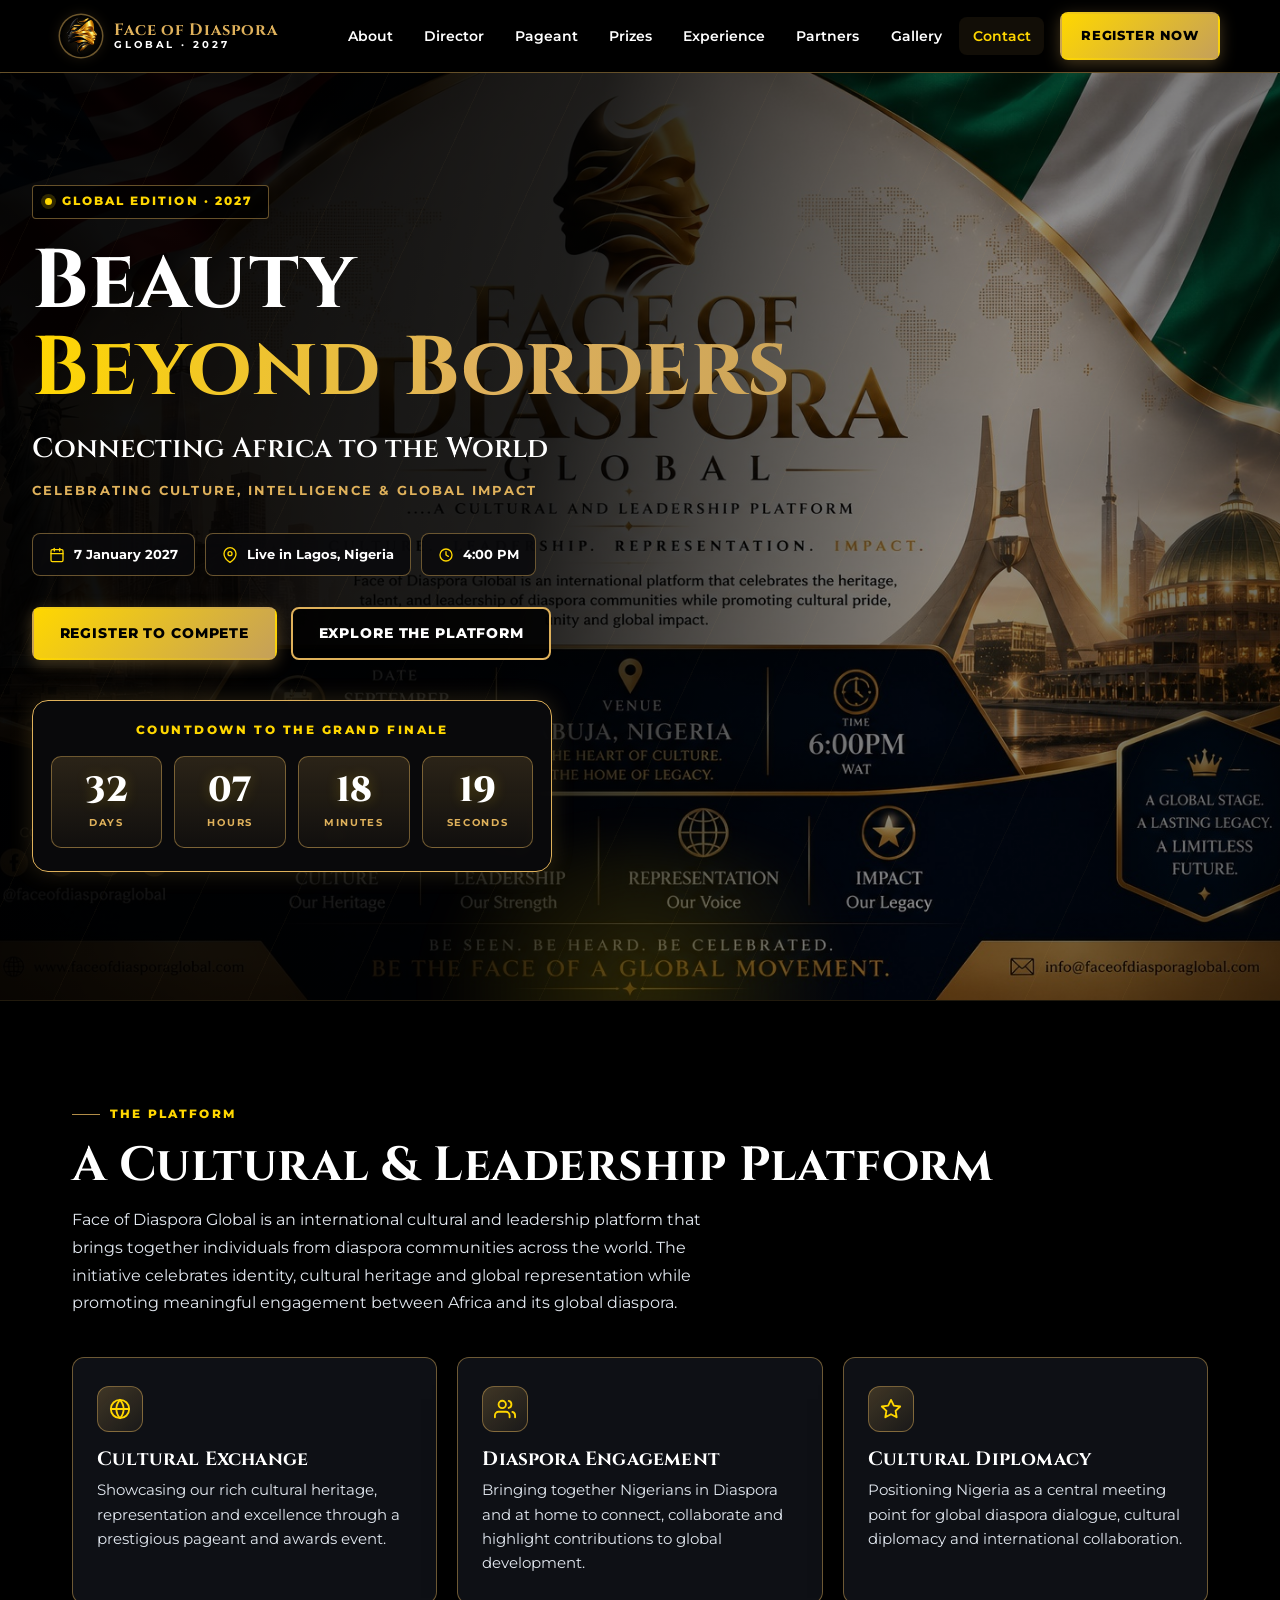
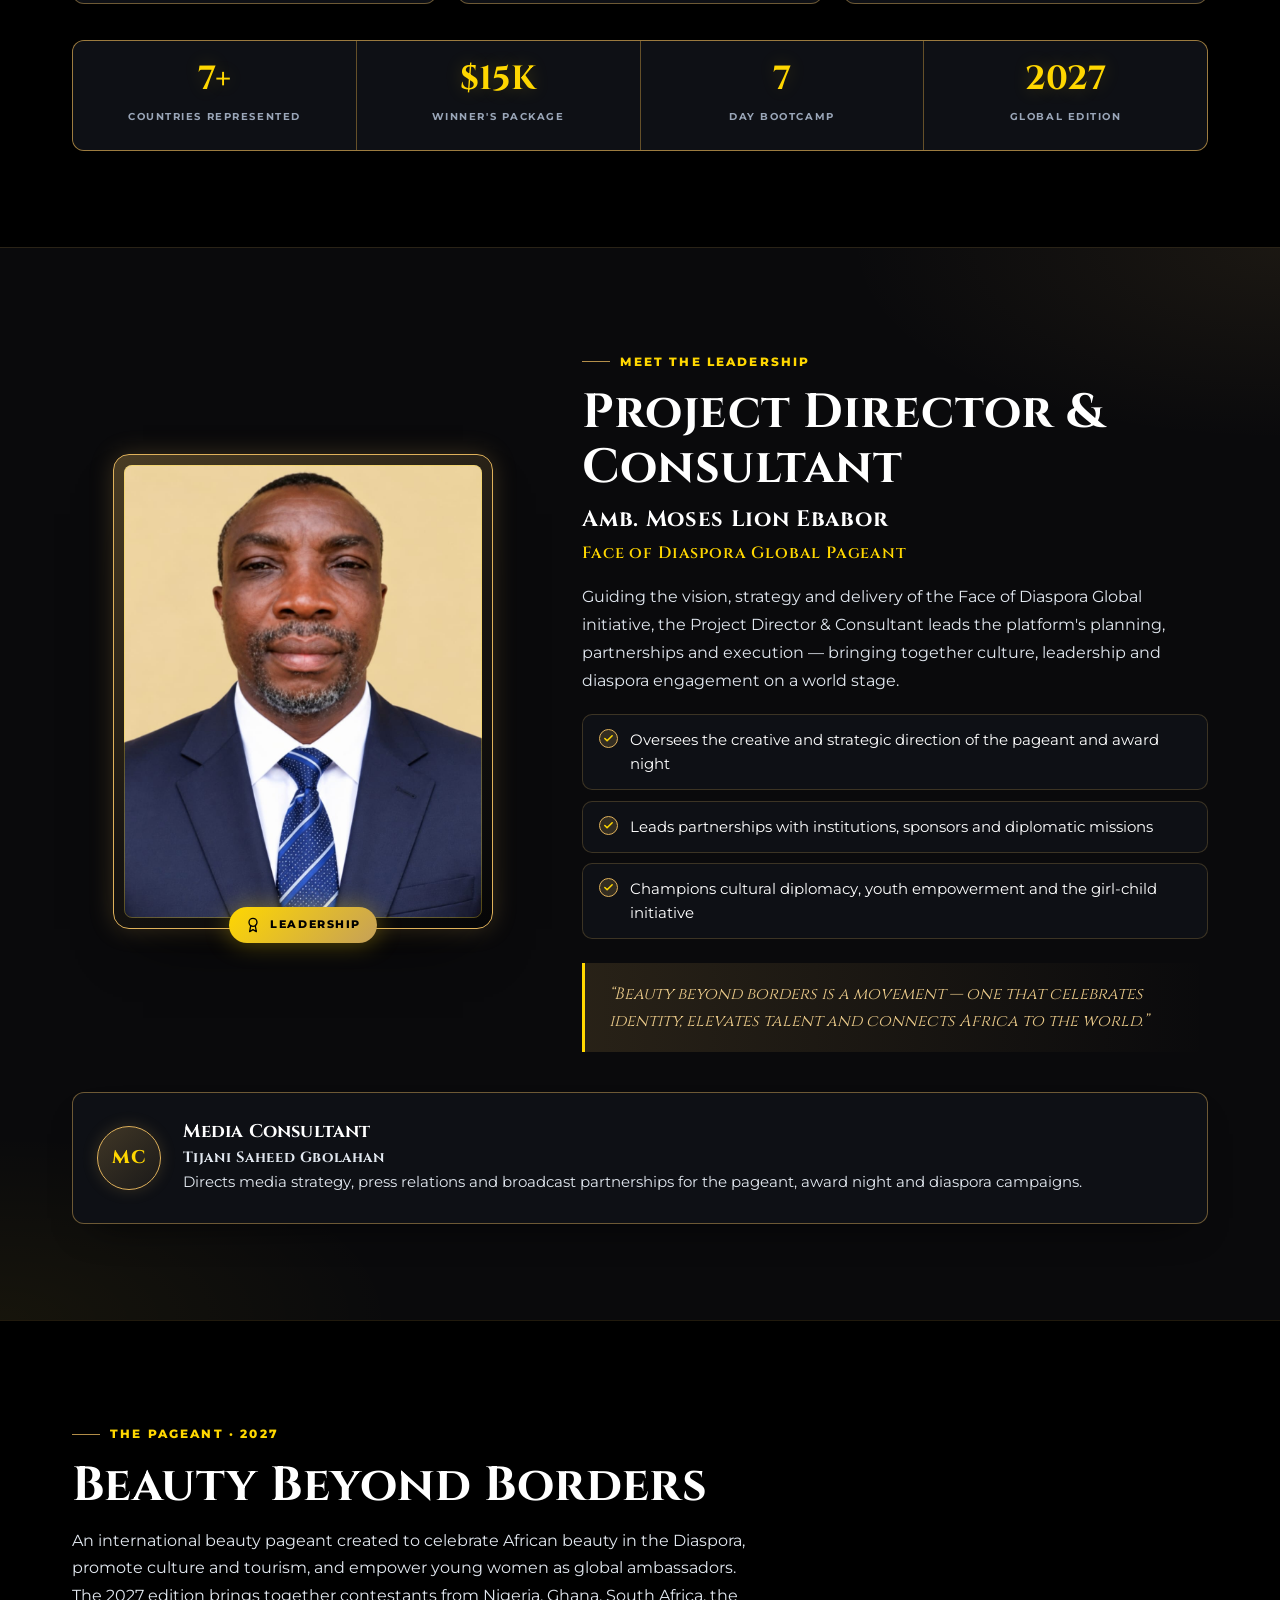
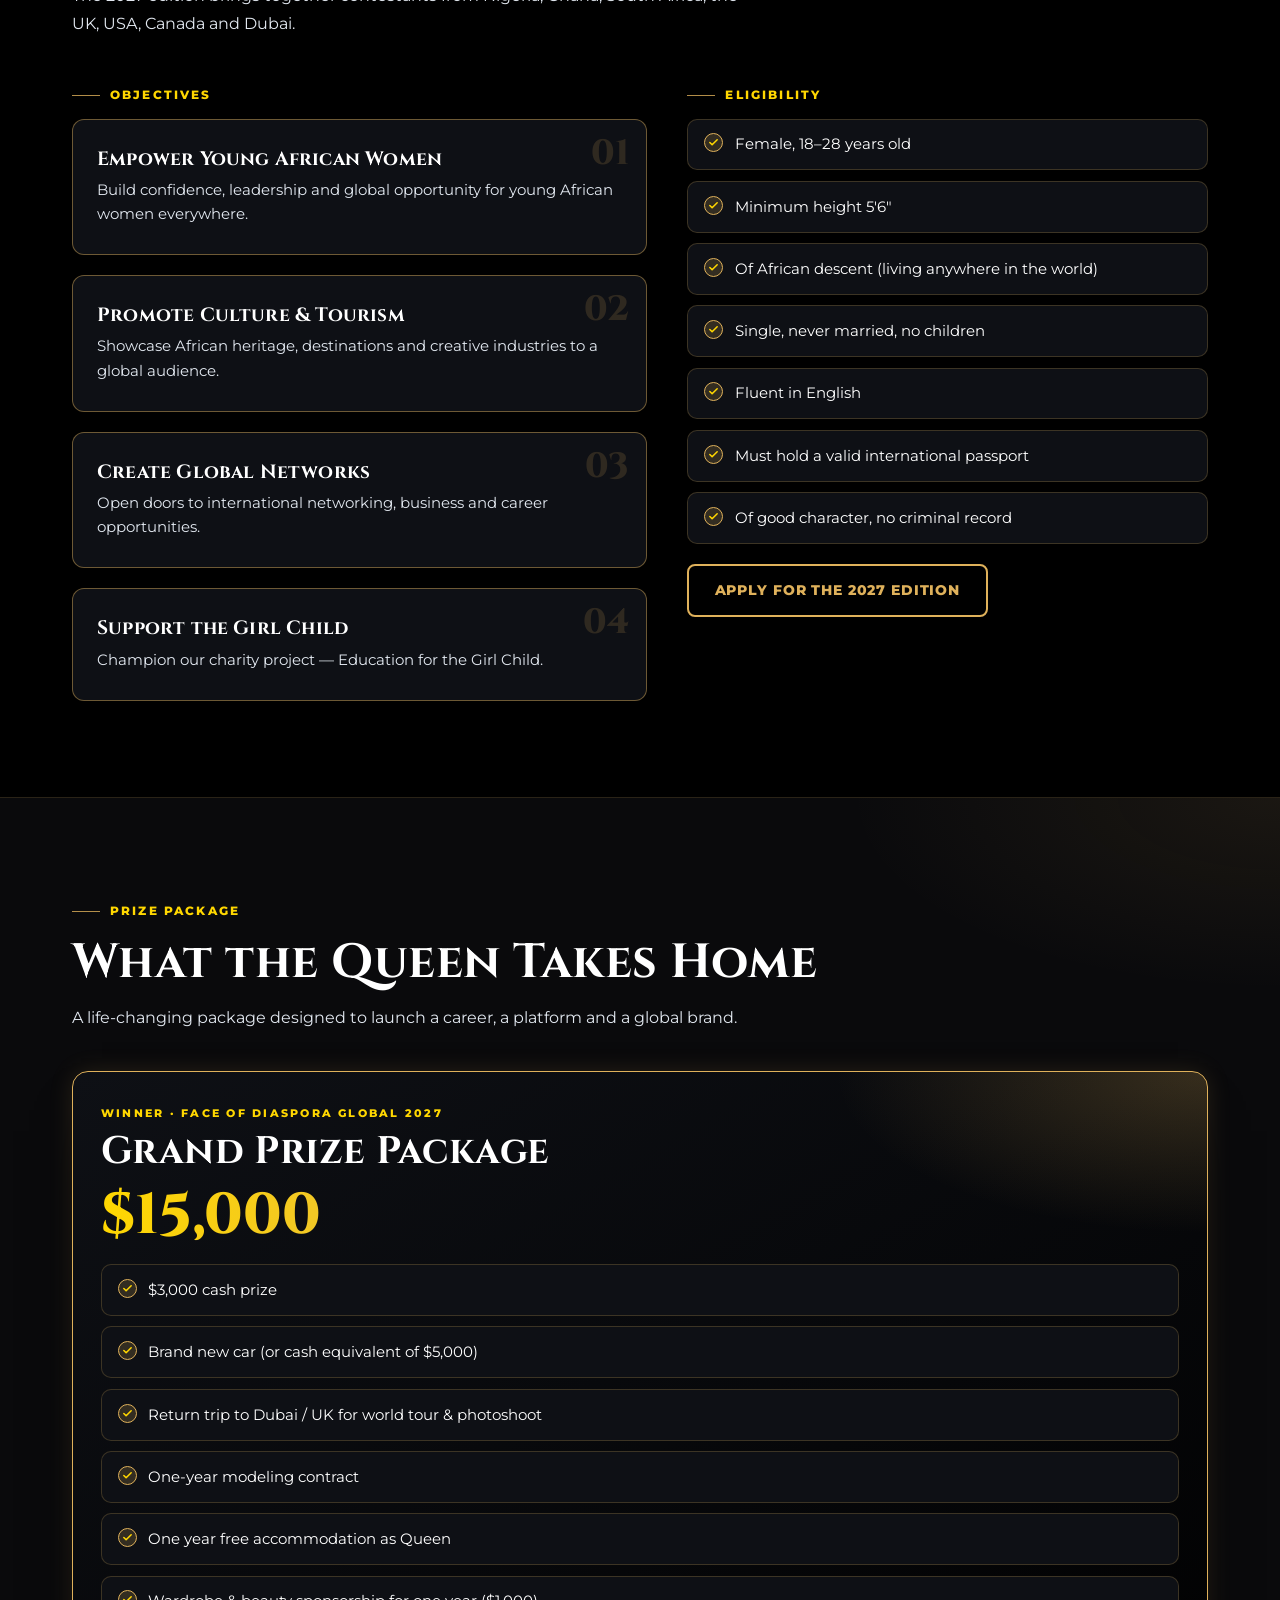
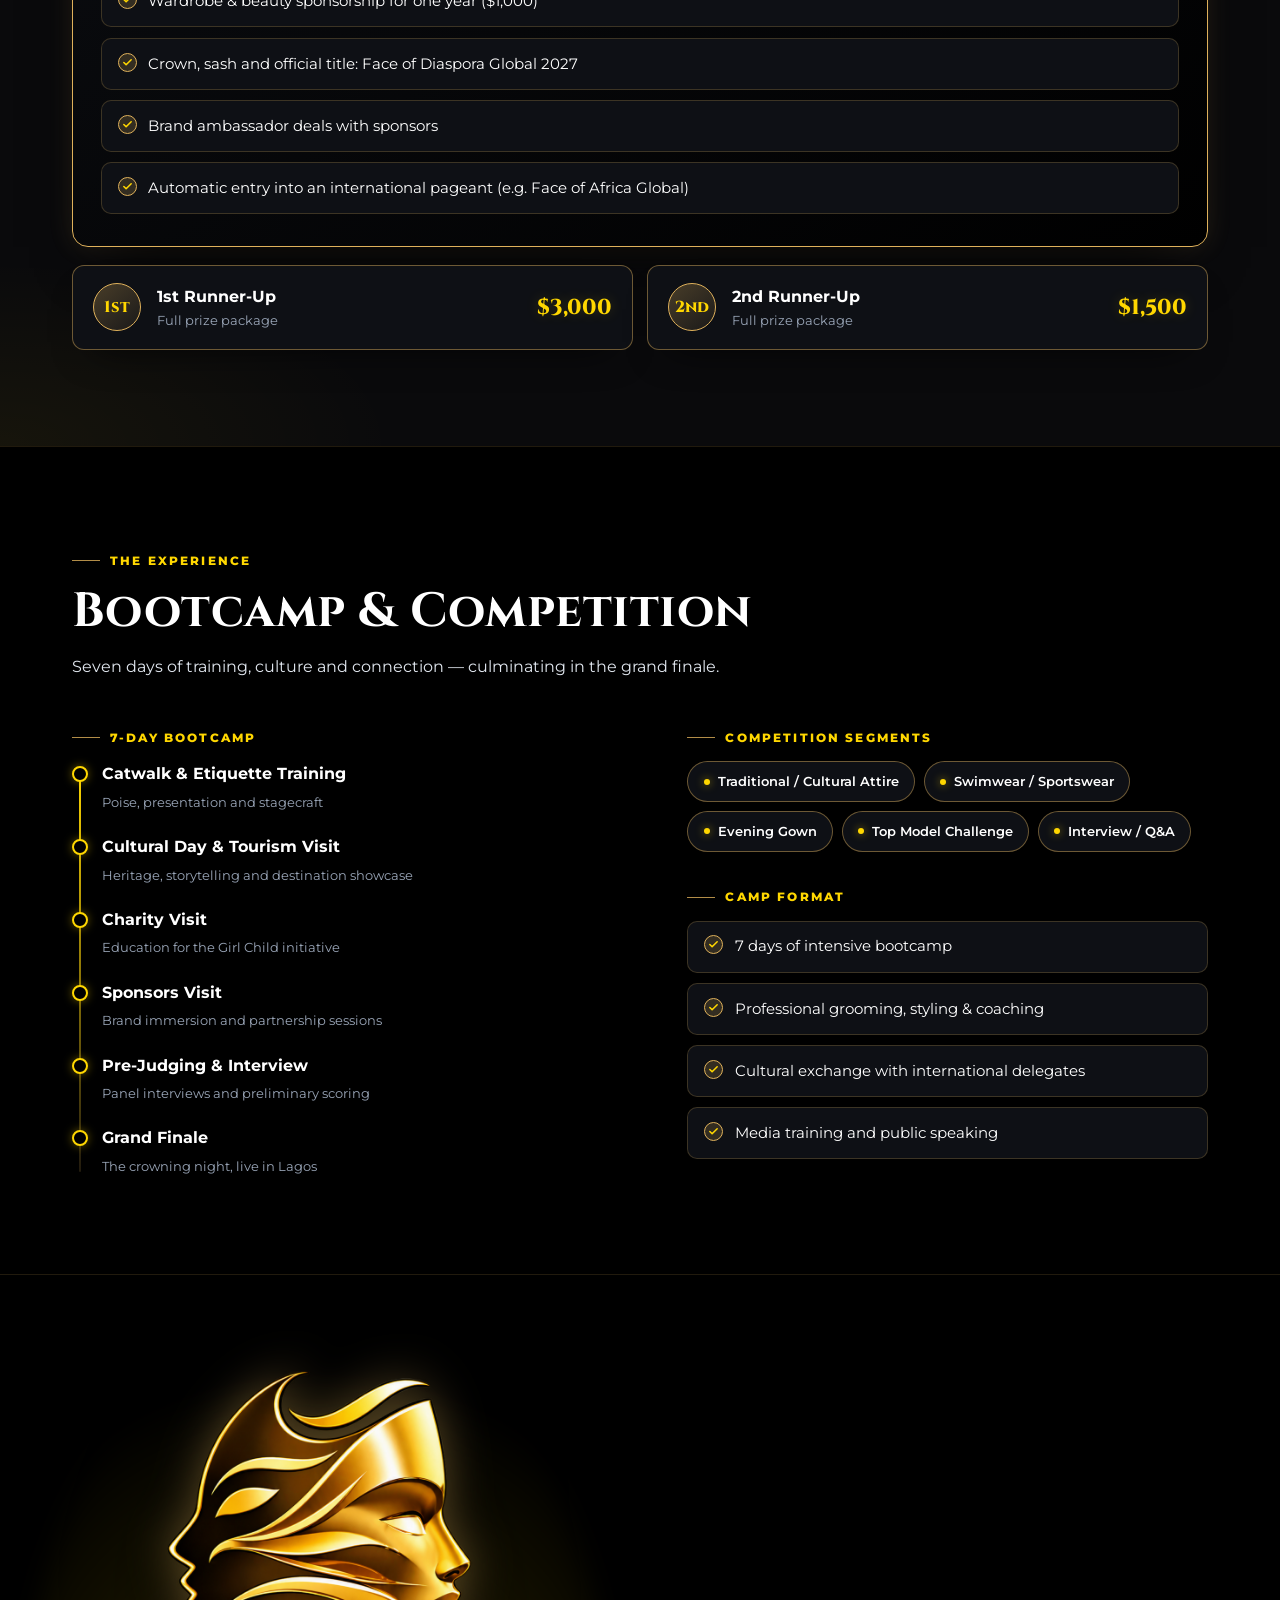
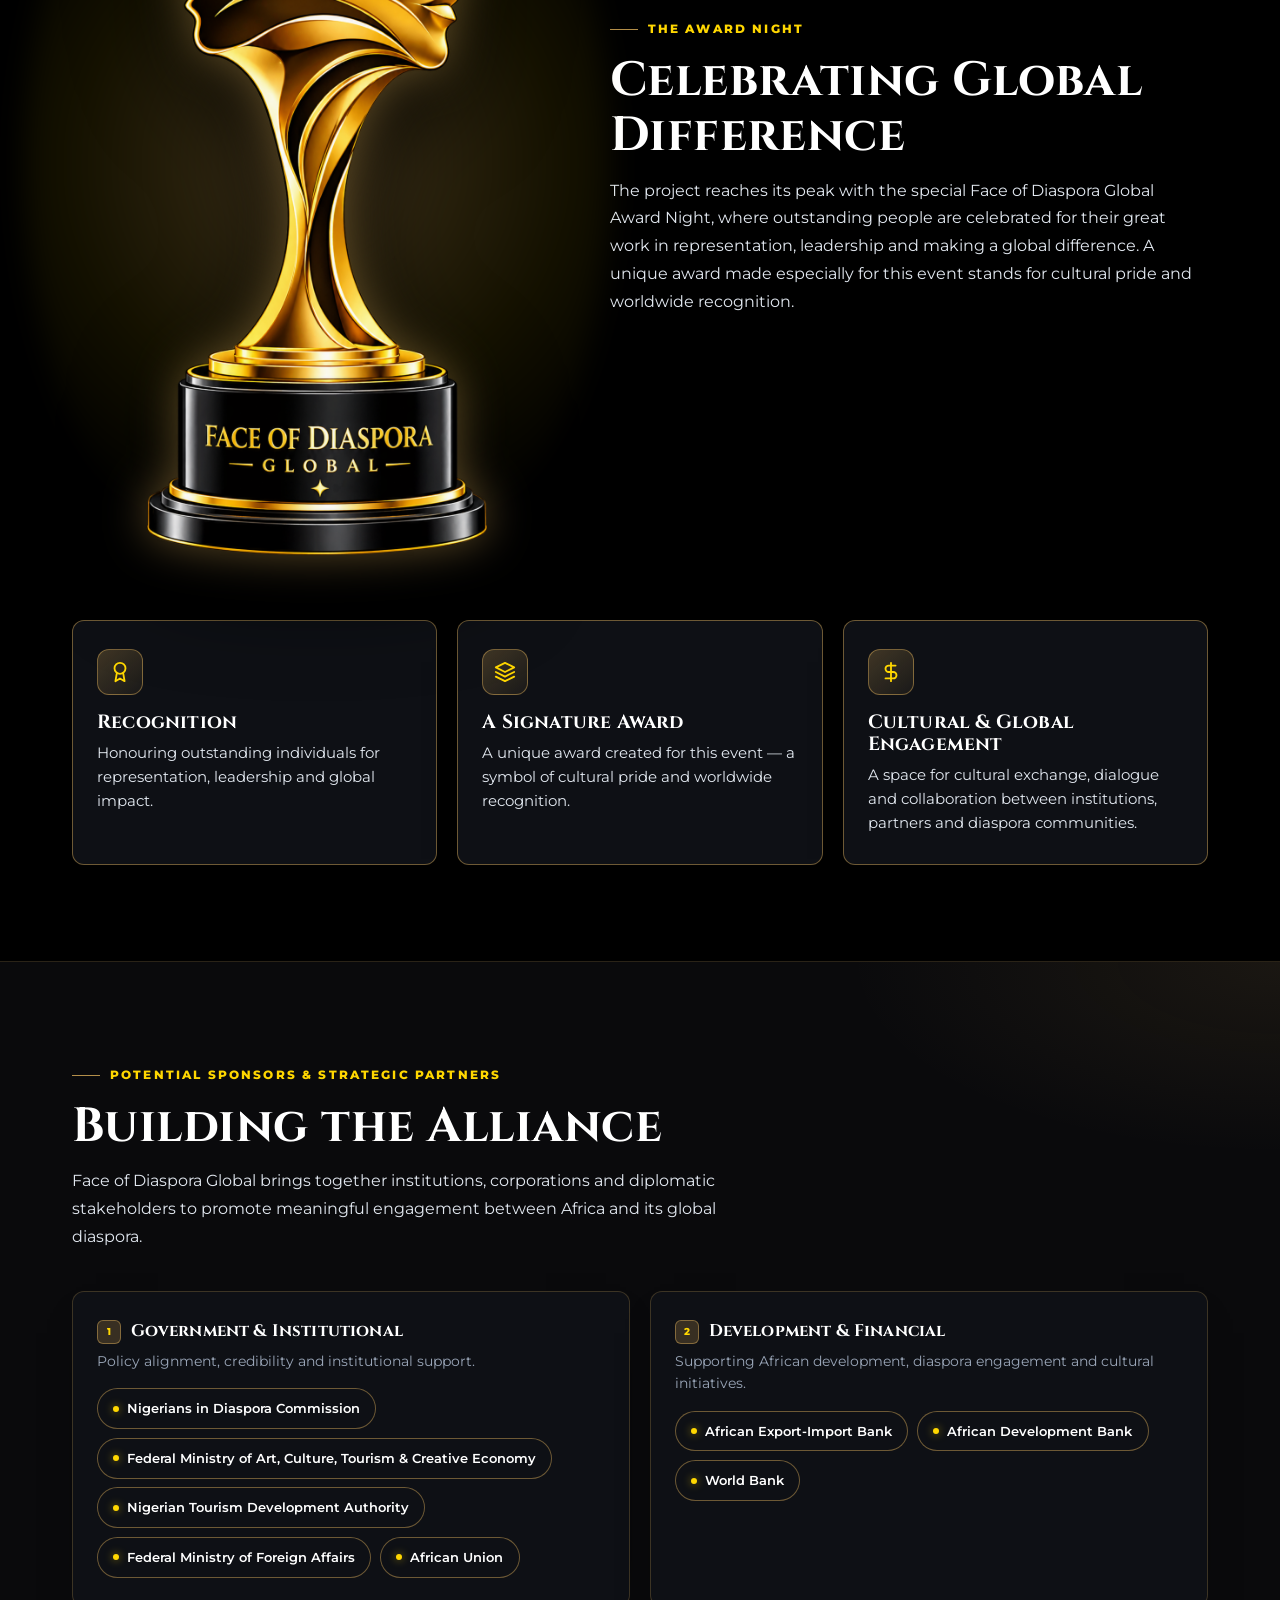
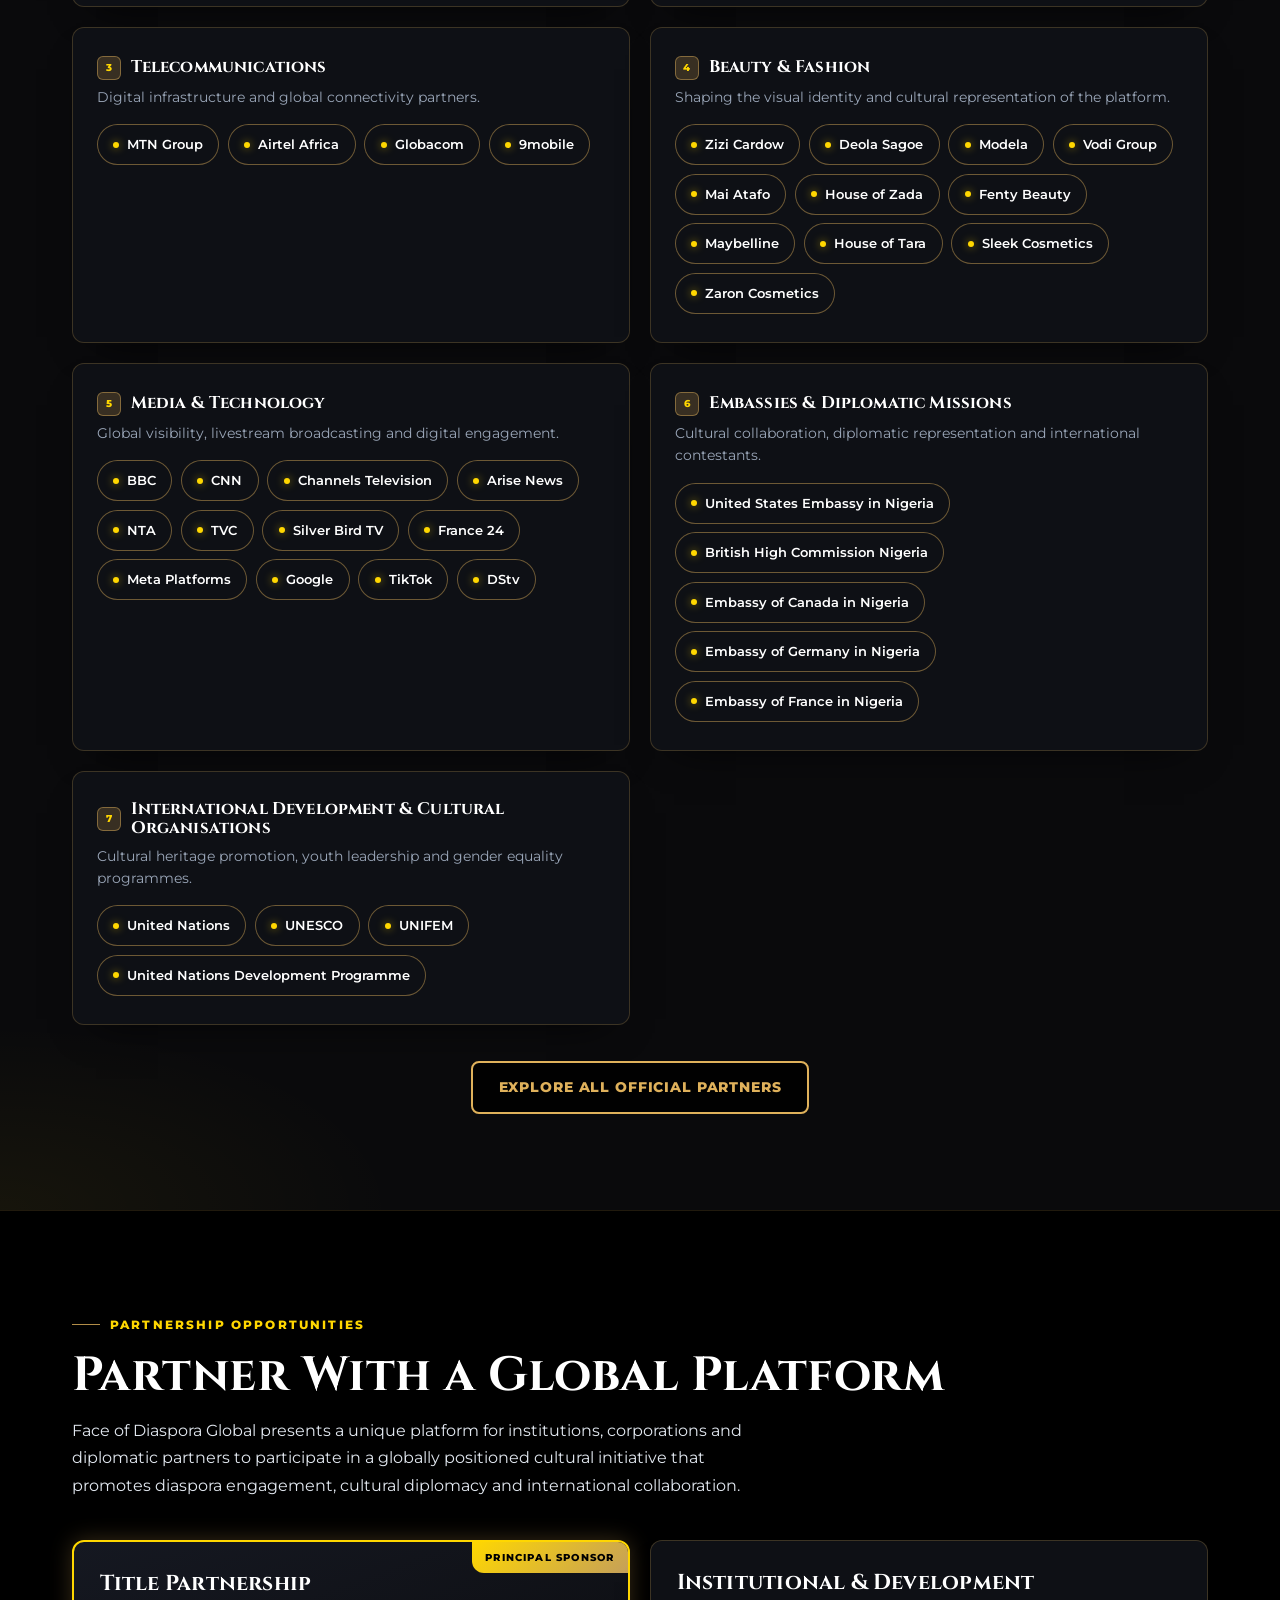
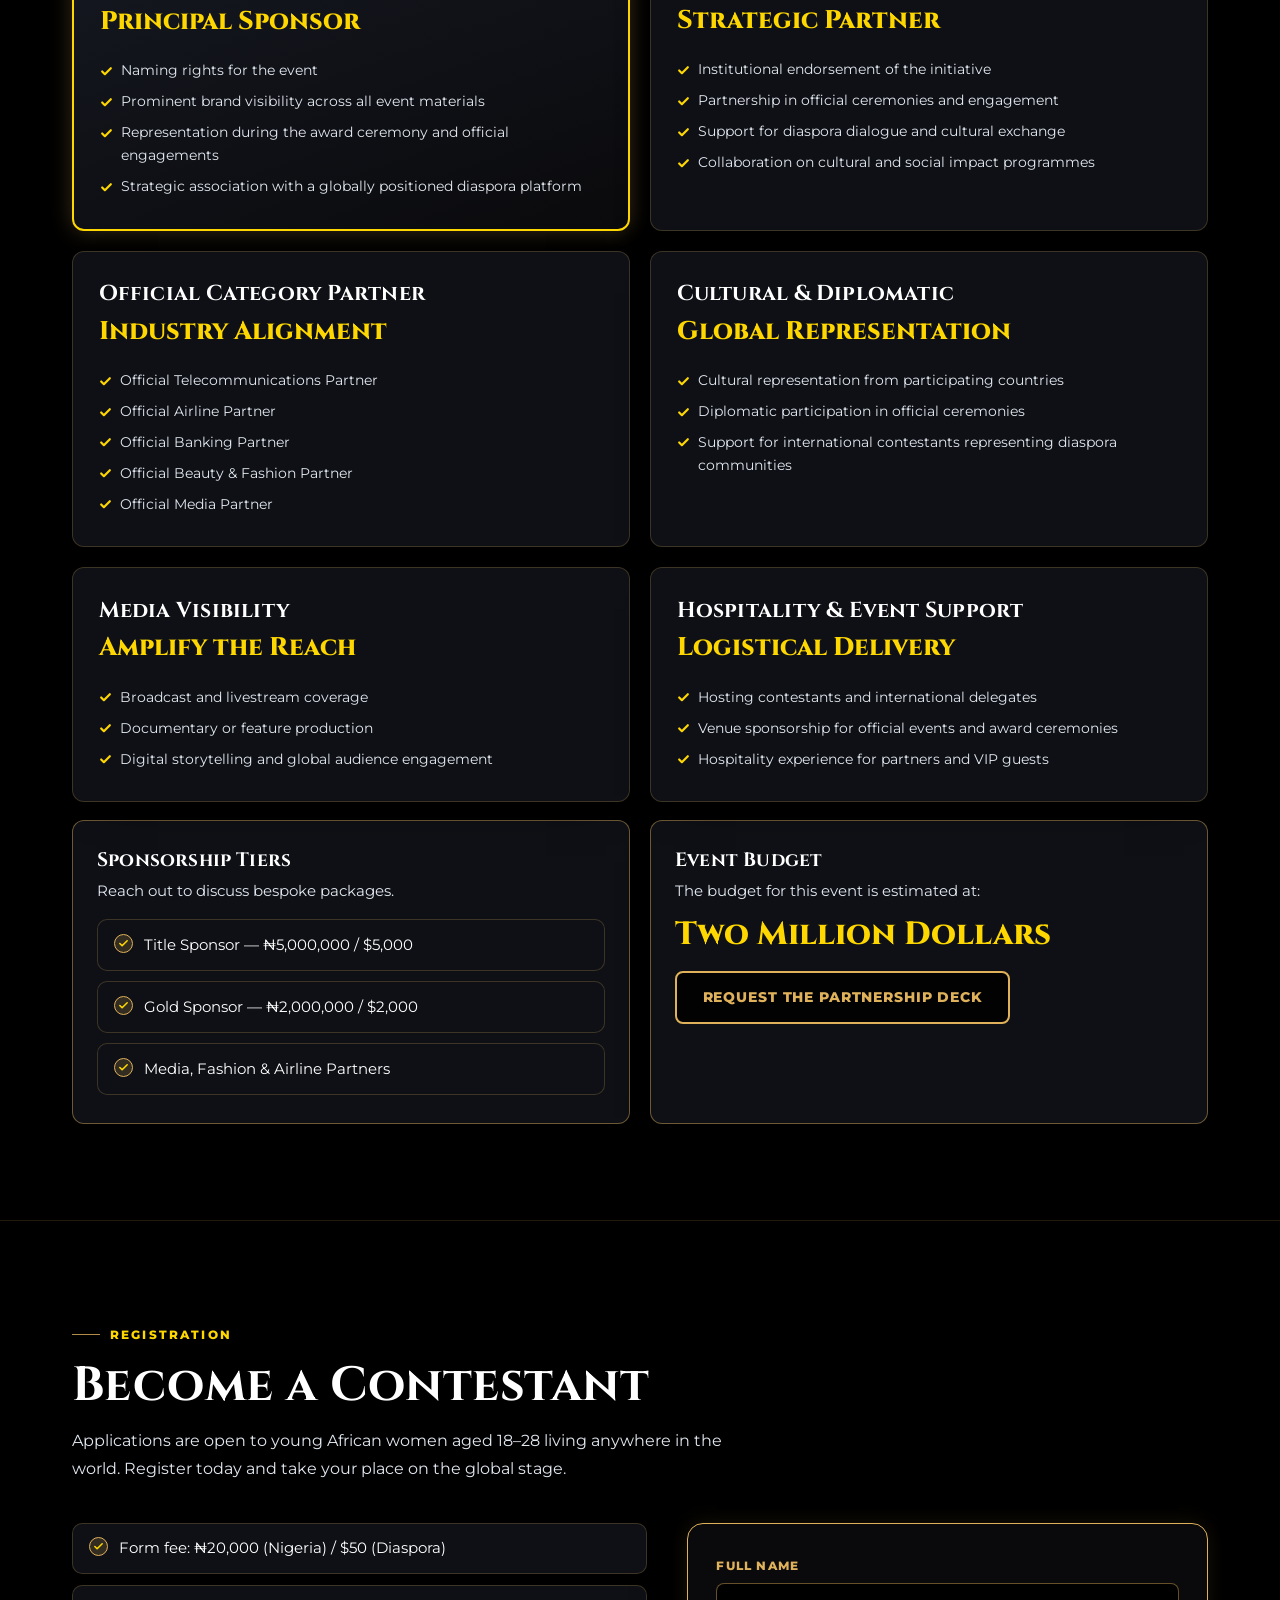
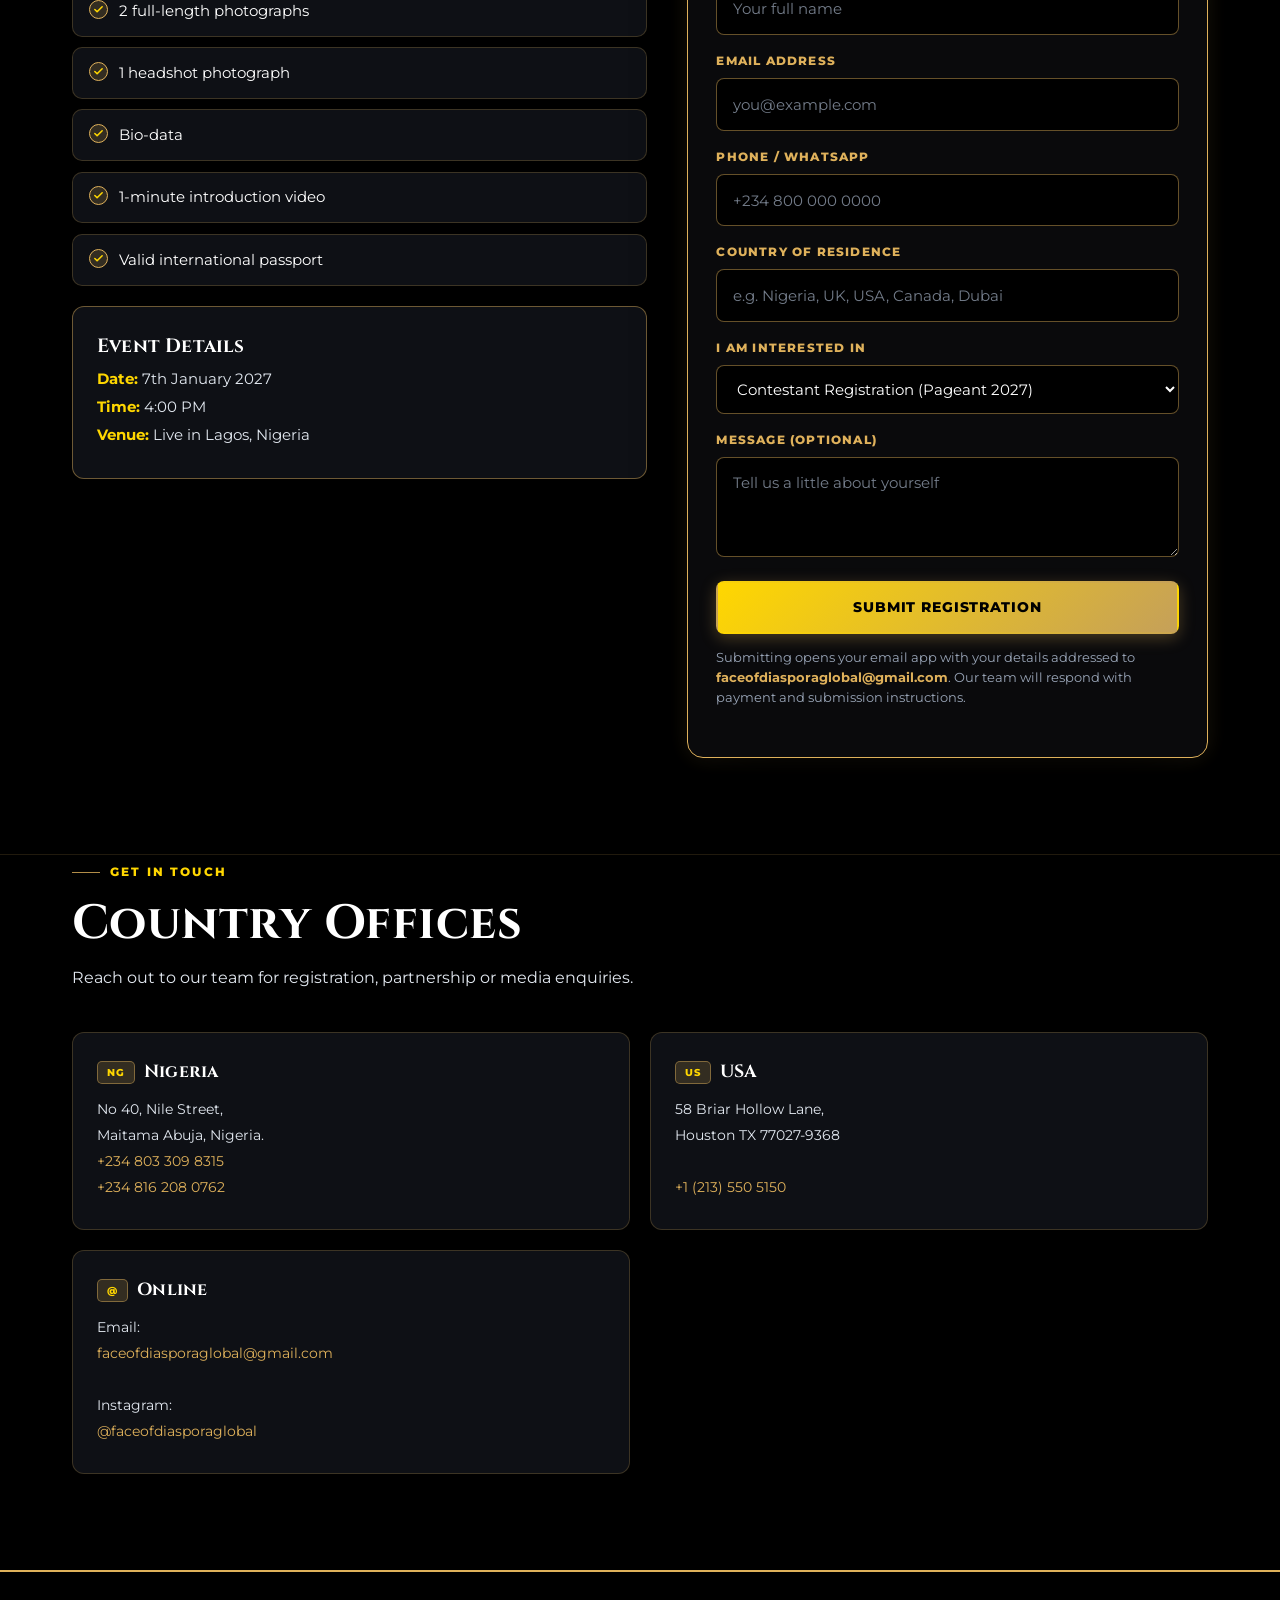
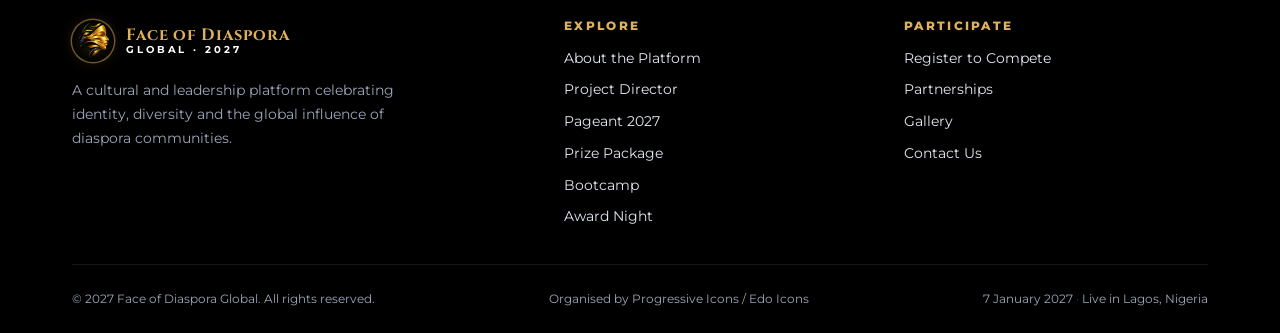
==== commit 7d24a83d: "Add files via upload" ====
--- a/index.html
+++ b/index.html
@@ -39,10 +39,12 @@
     <nav class="primary-nav" id="primaryNav" aria-label="Primary">
       <ul>
         <li><a class="nav-link" href="#about">About</a></li>
+        <li><a class="nav-link" href="#director">Director</a></li>
         <li><a class="nav-link" href="#pageant">Pageant</a></li>
         <li><a class="nav-link" href="#prizes">Prizes</a></li>
         <li><a class="nav-link" href="#experience">Experience</a></li>
-        <li><a class="nav-link" href="#partners">Partners</a></li>
+        <li><a class="nav-link" href="partners.html">Partners</a></li>
+        <li><a class="nav-link" href="gallery.html">Gallery</a></li>
         <li><a class="nav-link" href="#contact">Contact</a></li>
       </ul>
       <a class="btn btn-gold nav-cta" href="#register">Register Now</a>
@@ -157,6 +159,67 @@
         <div class="stat"><b>7</b><span>Day Bootcamp</span></div>
         <div class="stat"><b>2027</b><span>Global Edition</span></div>
       </div>
+    </div>
+  </section>
+
+  <!-- ============================ DIRECTOR ============================ -->
+  <section class="section section--alt" id="director">
+    <div class="container">
+      <div class="director-feature">
+
+        <div class="director-feature__visual reveal">
+          <div class="director-frame">
+            <img src="assets/img/director.jpeg"
+                 alt="Project Director & Consultant, Face of Diaspora Global"
+                 width="600" height="750"
+                 loading="lazy" decoding="async">
+          </div>
+          <span class="director-badge">
+            <span class="director-badge__icon" aria-hidden="true">
+              <svg viewBox="0 0 24 24" fill="none" stroke="currentColor" stroke-width="2" stroke-linecap="round" stroke-linejoin="round"><circle cx="12" cy="8" r="6"/><path d="M15.5 13.5 17 22l-5-3-5 3 1.5-8.5"/></svg>
+            </span>
+            Leadership
+          </span>
+        </div>
+
+        <div class="director-feature__copy reveal">
+          <span class="eyebrow">Meet the Leadership</span>
+          <h2 class="section-title">Project Director &amp; Consultant</h2>
+          <p class="director-name">Amb. Moses Lion Ebabor</p>
+          <p class="director-role">Face of Diaspora Global Pageant</p>
+
+          <p class="lede">
+            Guiding the vision, strategy and delivery of the Face of Diaspora Global
+            initiative, the Project Director &amp; Consultant leads the platform's planning,
+            partnerships and execution — bringing together culture, leadership and diaspora
+            engagement on a world stage.
+          </p>
+
+          <ul class="checklist" style="grid-template-columns:1fr;margin-top:1.25rem">
+            <li>Oversees the creative and strategic direction of the pageant and award night</li>
+            <li>Leads partnerships with institutions, sponsors and diplomatic missions</li>
+            <li>Champions cultural diplomacy, youth empowerment and the girl-child initiative</li>
+          </ul>
+
+          <blockquote class="director-quote">
+            “Beauty beyond borders is a movement — one that celebrates identity, elevates
+            talent and connects Africa to the world.”
+          </blockquote>
+        </div>
+
+      </div><!-- /.director-feature -->
+
+      <div class="leadership-support reveal">
+        <article class="card support-card">
+          <div class="support-card__monogram" aria-hidden="true">MC</div>
+          <div class="support-card__body">
+            <h3>Media Consultant</h3>
+            <p class="support-name">Tijani Saheed Gbolahan</p>
+            <p>Directs media strategy, press relations and broadcast partnerships for the pageant, award night and diaspora campaigns.</p>
+          </div>
+        </article>
+      </div>
+
     </div>
   </section>
 
@@ -471,6 +534,10 @@
           </div>
         </article>
       </div>
+
+      <div class="reveal" style="text-align:center;margin-top:2.25rem">
+        <a class="btn btn-outline" href="partners.html">Explore All Official Partners</a>
+      </div>
     </div>
   </section>
 
@@ -723,6 +790,7 @@
         <h4>Explore</h4>
         <ul>
           <li><a href="#about">About the Platform</a></li>
+          <li><a href="#director">Project Director</a></li>
           <li><a href="#pageant">Pageant 2027</a></li>
           <li><a href="#prizes">Prize Package</a></li>
           <li><a href="#experience">Bootcamp</a></li>
@@ -734,8 +802,8 @@
         <h4>Participate</h4>
         <ul>
           <li><a href="#register">Register to Compete</a></li>
-          <li><a href="#sponsorship">Sponsorship</a></li>
-          <li><a href="#partners">Partners</a></li>
+          <li><a href="partners.html">Partnerships</a></li>
+          <li><a href="gallery.html">Gallery</a></li>
           <li><a href="#contact">Contact Us</a></li>
         </ul>
       </div>
--- a/css/styles.css
+++ b/css/styles.css
@@ -691,6 +691,181 @@
 }
 
 /* ============================================================
+   8c. DIRECTOR FEATURE — leadership profile
+   ============================================================ */
+.director-feature{
+  display:grid;
+  gap:2.2rem;
+  align-items:center;
+}
+
+.director-feature__visual{
+  position:relative;
+  display:flex;
+  flex-direction:column;
+  align-items:center;
+}
+
+/* Gold-framed portrait */
+.director-frame{
+  position:relative;
+  width:100%;
+  max-width:340px;
+  aspect-ratio:4 / 5;
+  padding:10px;
+  border-radius:var(--radius-lg);
+  background:linear-gradient(145deg,
+    rgba(223,177,91,.30),
+    rgba(223,177,91,.06) 55%,
+    rgba(0,0,0,.45));
+  border:1.5px solid var(--gold-primary);
+  box-shadow:
+    0 0 24px rgba(223,177,91,.22),
+    var(--shadow-card-lg);
+  overflow:hidden;
+}
+
+.director-frame img{
+  width:100%;
+  height:100%;
+  object-fit:cover;
+  border-radius:calc(var(--radius-lg) - 8px);
+}
+
+/* Inner gold hairline */
+.director-frame::after{
+  content:"";
+  position:absolute;
+  inset:10px;
+  border-radius:calc(var(--radius-lg) - 8px);
+  border:1px solid rgba(255,215,0,.28);
+  pointer-events:none;
+}
+
+/* Floating leadership badge */
+.director-badge{
+  display:inline-flex;
+  align-items:center;
+  gap:.55rem;
+  margin-top:-22px;
+  padding:.55rem 1rem;
+  border-radius:999px;
+  background:linear-gradient(135deg,var(--gold-bright),var(--gold-deep));
+  color:var(--bg-dark);
+  font-size:.7rem;
+  font-weight:800;
+  letter-spacing:.14em;
+  text-transform:uppercase;
+  box-shadow:var(--shadow-glow);
+  z-index:2;
+}
+.director-badge__icon svg{width:16px;height:16px;display:block}
+
+/* Copy */
+.director-feature__copy .section-title{margin-bottom:.35rem}
+
+.director-name{
+  font-family:var(--font-display);
+  font-size:1.4rem;
+  font-weight:700;
+  letter-spacing:.03em;
+  color:var(--text-white);
+  margin-bottom:.15rem;
+}
+
+.director-role{
+  font-family:var(--font-display);
+  font-size:1.02rem;
+  font-weight:600;
+  letter-spacing:.05em;
+  color:var(--gold-bright);
+  margin-bottom:1rem;
+}
+
+.director-quote{
+  margin-top:1.5rem;
+  padding:1.1rem 1.25rem 1.1rem 1.5rem;
+  border-left:3px solid var(--gold-bright);
+  background:linear-gradient(90deg, rgba(223,177,91,.14), transparent);
+  border-radius:0 var(--radius) var(--radius) 0;
+  font-family:var(--font-display);
+  font-size:1.02rem;
+  font-style:italic;
+  line-height:1.65;
+  color:var(--gold-soft);
+}
+
+@media (min-width:900px){
+  .director-feature{
+    grid-template-columns:minmax(0,0.85fr) minmax(0,1.15fr);
+    gap:3rem;
+  }
+  .director-frame{max-width:380px}
+}
+
+/* ============================================================
+   8d. LEADERSHIP SUPPORT — secondary profile card (no image)
+   ============================================================ */
+.leadership-support{
+  margin-top:2.5rem;
+}
+
+.support-card{
+  display:grid;
+  grid-template-columns:auto 1fr;
+  gap:1.35rem;
+  align-items:center;
+  padding:1.5rem 1.4rem;
+}
+
+.support-card__monogram{
+  width:64px;
+  height:64px;
+  flex:none;
+  border-radius:50%;
+  display:grid;
+  place-items:center;
+  font-family:var(--font-display);
+  font-weight:800;
+  font-size:1.15rem;
+  letter-spacing:.05em;
+  color:var(--gold-bright);
+  background:linear-gradient(140deg, rgba(223,177,91,.24), rgba(223,177,91,.06));
+  border:1.5px solid var(--gold-primary);
+  box-shadow:0 0 16px rgba(223,177,91,.18);
+}
+
+.support-card h3{
+  font-size:1.15rem;
+  margin-bottom:.2rem;
+}
+
+.support-name{
+  font-family:var(--font-display);
+  font-size:.95rem;
+  font-weight:700;
+  letter-spacing:.04em;
+  color:var(--gold-bright);
+  margin-bottom:.55rem;
+}
+
+.support-card__body p:last-child{
+  font-size:.92rem;
+  color:var(--text-muted);
+  margin:0;
+  line-height:1.7;
+}
+
+@media (max-width:479px){
+  .support-card{
+    grid-template-columns:1fr;
+    text-align:center;
+    justify-items:center;
+    gap:1rem;
+  }
+}
+
+/* ============================================================
    9. TIMELINE & PILLS
    ============================================================ */
 .split{display:grid;gap:1.6rem;grid-template-columns:1fr}
@@ -743,7 +918,7 @@
 .timeline span{font-size:.84rem;color:var(--text-dim)}
 
 /* ============================================================
-   10. PARTNERS
+   10. PARTNERS (home page preview cards)
    ============================================================ */
 .partner-group{
   padding:1.5rem 1.3rem;
@@ -985,7 +1160,7 @@
 }
 
 /* ============================================================
-   16. RESPONSIVE BREAKPOINTS
+   16. RESPONSIVE BREAKPOINTS (base set)
    ============================================================ */
 
 @media (min-width:480px){
@@ -1061,10 +1236,441 @@
 
 @media (min-width:1200px){
   .container{padding-inline:2rem}
-  .hero{padding:7rem 0 8rem}
+  .hero{padding:7rem 8rem 8rem 0}
   .section-title{font-size:3rem}
 }
 
+/* ============================================================
+   17. PAGE HERO (inner pages)
+   ============================================================ */
+.page-hero{
+  position:relative;
+  padding:4.5rem 0 3.5rem;
+  background:
+    radial-gradient(900px 460px at 12% -12%, rgba(223,177,91,.18), transparent 62%),
+    radial-gradient(760px 420px at 96% 4%, rgba(197,160,89,.16), transparent 66%),
+    linear-gradient(170deg,#000 0%, #0A0A0C 48%, #000 100%);
+  border-bottom:1px solid var(--border-soft);
+  overflow:hidden;
+}
+.page-hero::before{
+  content:"";
+  position:absolute;inset:0;
+  background-image:repeating-linear-gradient(115deg, rgba(223,177,91,.05) 0 1px, transparent 1px 88px);
+  opacity:.5;
+  pointer-events:none;
+}
+.page-hero .container{position:relative;z-index:1}
+.page-title{
+  font-size:clamp(2rem,6vw,3.4rem);
+  color:var(--text-white);
+  margin-bottom:.6rem;
+}
+.page-hero .lede{font-size:1.05rem;max-width:60ch}
+
+/* Current-page nav indicator */
+.primary-nav a.nav-link[aria-current="page"]{
+  color:var(--gold-bright);
+  background:rgba(223,177,91,.12);
+  position:relative;
+}
+.primary-nav a.nav-link[aria-current="page"]::after{
+  content:"";
+  position:absolute;
+  bottom:2px;
+  left:.85rem;
+  right:.85rem;
+  height:2px;
+  background:var(--gold-bright);
+  border-radius:2px;
+}
 @media (max-width:899px){
-  .hero{min-height:min(100svh, 800px)}
+  .primary-nav a.nav-link[aria-current="page"]::after{
+    left:.75rem;
+    right:.75rem;
+  }
+}
+
+/* ============================================================
+   18. FILTER TABS (gallery)
+   ============================================================ */
+.filter-tabs{
+  display:flex;
+  flex-wrap:wrap;
+  gap:.55rem;
+  margin-bottom:2rem;
+  padding-bottom:1.25rem;
+  border-bottom:1px solid var(--border-faint);
+}
+.filter-btn{
+  padding:.65rem 1.15rem;
+  border-radius:8px;
+  background:rgba(0,0,0,.6);
+  border:1.5px solid var(--border-soft);
+  color:var(--text-white);
+  font-family:var(--font-body);
+  font-size:.8rem;
+  font-weight:700;
+  letter-spacing:.08em;
+  text-transform:uppercase;
+  cursor:pointer;
+  transition:border-color var(--transition), background var(--transition), color var(--transition), transform var(--transition);
+}
+.filter-btn:hover{
+  border-color:var(--gold-primary);
+  color:var(--gold-bright);
+  transform:translateY(-1px);
+}
+.filter-btn.is-active{
+  background:linear-gradient(135deg,var(--gold-bright),var(--gold-deep));
+  border-color:var(--gold-bright);
+  color:var(--bg-dark);
+  box-shadow:0 0 14px rgba(223,177,91,.3);
+}
+
+/* ============================================================
+   19. GALLERY GRID
+   ============================================================ */
+.gallery-grid{
+  display:grid;
+  gap:1rem;
+  grid-template-columns:1fr;
+}
+.gallery-item{
+  position:relative;
+  aspect-ratio:4 / 5;
+  border-radius:var(--radius);
+  overflow:hidden;
+  background:linear-gradient(135deg, var(--bg-card), var(--bg-elevated));
+  border:1.5px solid var(--border-soft);
+  box-shadow:var(--shadow-card);
+  cursor:pointer;
+  transition:transform var(--transition), border-color var(--transition), box-shadow var(--transition);
+}
+.gallery-item:hover,
+.gallery-item:focus-visible{
+  transform:translateY(-4px);
+  border-color:var(--gold-primary);
+  box-shadow:var(--shadow-glow-soft), var(--shadow-card-lg);
+  outline:none;
+}
+.gallery-item img{
+  width:100%;
+  height:100%;
+  object-fit:cover;
+  display:block;
+  transition:transform .6s cubic-bezier(.2,.65,.3,1);
+}
+.gallery-item:hover img{transform:scale(1.06)}
+.gallery-item figcaption{
+  position:absolute;
+  inset:auto 0 0 0;
+  padding:1rem 1rem 1.1rem;
+  background:linear-gradient(to top, rgba(0,0,0,.92), rgba(0,0,0,0));
+  color:var(--text-white);
+  font-size:.82rem;
+  font-weight:600;
+  letter-spacing:.02em;
+  line-height:1.4;
+  transform:translateY(6px);
+  opacity:.92;
+  transition:opacity var(--transition), transform var(--transition);
+}
+.gallery-item:hover figcaption,
+.gallery-item:focus-visible figcaption{
+  opacity:1;
+  transform:none;
+}
+.gallery-item[hidden]{display:none !important}
+
+.gallery-empty{
+  text-align:center;
+  padding:3rem 1rem;
+  color:var(--text-dim);
+  font-size:.95rem;
+}
+
+@media (min-width:640px){
+  .gallery-grid{grid-template-columns:repeat(2,1fr);gap:1.1rem}
+  .gallery-item.is-wide{grid-column:span 2;aspect-ratio:auto;min-height:320px}
+}
+@media (min-width:900px){
+  .gallery-grid{grid-template-columns:repeat(3,1fr);gap:1.25rem}
+}
+@media (min-width:1200px){
+  .gallery-grid{grid-template-columns:repeat(4,1fr)}
+}
+
+/* ============================================================
+   20. LIGHTBOX
+   ============================================================ */
+.lightbox{
+  position:fixed;
+  inset:0;
+  z-index:2000;
+  display:grid;
+  place-items:center;
+  padding:3rem 1rem;
+  background:rgba(0,0,0,.94);
+  backdrop-filter:blur(6px);
+  -webkit-backdrop-filter:blur(6px);
+  opacity:0;
+  visibility:hidden;
+  transition:opacity var(--transition), visibility var(--transition);
+}
+.lightbox.is-open{opacity:1;visibility:visible}
+
+.lightbox-img{
+  max-width:90vw;
+  max-height:85vh;
+  border-radius:var(--radius);
+  border:1.5px solid var(--gold-primary);
+  box-shadow:0 0 40px rgba(223,177,91,.35), var(--shadow-card-lg);
+  transform:scale(.96);
+  transition:transform var(--transition);
+}
+.lightbox.is-open .lightbox-img{transform:scale(1)}
+
+.lightbox-close,
+.lightbox-nav{
+  position:absolute;
+  width:52px;
+  height:52px;
+  display:grid;
+  place-items:center;
+  border-radius:50%;
+  background:rgba(10,10,12,.85);
+  border:1.5px solid var(--gold-primary);
+  color:var(--gold-bright);
+  font-size:1.75rem;
+  line-height:1;
+  cursor:pointer;
+  transition:background var(--transition), border-color var(--transition), transform var(--transition);
+}
+.lightbox-close:hover,
+.lightbox-nav:hover{
+  background:var(--gold-primary);
+  color:var(--bg-dark);
+}
+.lightbox-close{top:1.25rem; right:1.25rem}
+.lightbox-prev{left:1.25rem; top:50%; transform:translateY(-50%)}
+.lightbox-next{right:1.25rem; top:50%; transform:translateY(-50%)}
+.lightbox-prev:hover{transform:translateY(-50%) scale(1.05)}
+.lightbox-next:hover{transform:translateY(-50%) scale(1.05)}
+
+@media (max-width:639px){
+  .lightbox-close,
+  .lightbox-nav{width:44px;height:44px;font-size:1.4rem}
+  .lightbox-prev{left:.5rem}
+  .lightbox-next{right:.5rem}
+}
+
+/* ============================================================
+   21. PARTNER CTA
+   ============================================================ */
+.partner-cta{
+  text-align:center;
+  padding:3rem 1.5rem;
+  border-radius:var(--radius-lg);
+  background:
+    radial-gradient(600px 260px at 50% 0%, rgba(223,177,91,.22), transparent 62%),
+    linear-gradient(150deg,#0E1015,#000);
+  border:1.5px solid var(--gold-primary);
+  box-shadow:var(--shadow-card-lg), 0 0 24px rgba(223,177,91,.14);
+}
+.partner-cta h2{
+  font-size:clamp(1.6rem, 5vw, 2.4rem);
+  margin-bottom:.85rem;
+}
+.partner-cta p{
+  max-width:56ch;
+  margin:0 auto 1.75rem;
+  color:var(--text-muted);
+  font-size:1rem;
+  line-height:1.7;
+}
+
+/* ============================================================
+   22. BENEFIT CARDS (partners page)
+   ============================================================ */
+.benefit-card{
+  position:relative;
+  padding:1.75rem 1.5rem;
+  border-radius:var(--radius);
+  background:var(--bg-card);
+  border:1.5px solid var(--border-soft);
+  box-shadow:var(--shadow-card);
+  transition:transform var(--transition), border-color var(--transition), box-shadow var(--transition);
+}
+.benefit-card:hover{
+  transform:translateY(-4px);
+  border-color:var(--gold-primary);
+  box-shadow:var(--shadow-glow-soft);
+}
+.benefit-card .benefit-num{
+  display:inline-flex;
+  align-items:center;
+  justify-content:center;
+  width:36px;
+  height:36px;
+  border-radius:8px;
+  background:rgba(223,177,91,.18);
+  border:1px solid var(--border-gold);
+  color:var(--gold-bright);
+  font-family:var(--font-display);
+  font-weight:800;
+  font-size:.85rem;
+  margin-bottom:1rem;
+}
+.benefit-card h3{font-size:1.1rem;margin-bottom:.5rem}
+.benefit-card p{font-size:.9rem;color:var(--text-muted);margin:0}
+
+/* ============================================================
+   23. PARTNER CATEGORIES & LOGO GRID (partners page)
+   ============================================================ */
+.partner-category{
+  padding:3rem 0;
+  border-top:1px solid var(--border-faint);
+}
+.partner-category:first-child{
+  border-top:none;
+  padding-top:0;
+}
+
+.partner-category__head{
+  margin-bottom:2rem;
+  max-width:68ch;
+}
+.partner-category__head .eyebrow{margin-bottom:.5rem}
+.partner-category__head .lede{font-size:.96rem;margin-top:.4rem}
+
+.partner-category__title{
+  font-size:clamp(1.4rem, 3.2vw, 1.95rem);
+  color:var(--text-white);
+  margin-bottom:.35rem;
+  letter-spacing:.01em;
+}
+
+/* ---------- Partner Grid ---------- */
+.partner-grid{
+  display:grid;
+  gap:1rem;
+  grid-template-columns:repeat(2,1fr);
+}
+
+@media (min-width:640px){
+  .partner-grid{grid-template-columns:repeat(3,1fr);gap:1.15rem}
+}
+@media (min-width:900px){
+  .partner-grid{grid-template-columns:repeat(4,1fr);gap:1.25rem}
+}
+@media (min-width:1200px){
+  .partner-grid{grid-template-columns:repeat(5,1fr)}
+}
+
+/* ---------- Partner Card ---------- */
+.partner-card{
+  display:flex;
+  flex-direction:column;
+  align-items:stretch;
+  gap:.9rem;
+  padding:1rem 1rem 1.25rem;
+  border-radius:var(--radius);
+  background:var(--bg-card);
+  border:1.5px solid var(--border-soft);
+  box-shadow:var(--shadow-card);
+  text-align:center;
+  transition:transform var(--transition),
+             border-color var(--transition),
+             box-shadow var(--transition);
+}
+.partner-card:hover,
+.partner-card:focus-visible{
+  transform:translateY(-4px);
+  border-color:var(--gold-primary);
+  box-shadow:var(--shadow-glow-soft), var(--shadow-card-lg);
+  outline:none;
+}
+
+/* Logo panel — fixed height, full logo always visible */
+.partner-card__logo{
+  width:100%;
+  min-height:150px;
+  padding:.85rem;
+  display:flex;
+  align-items:center;
+  justify-content:center;
+  border-radius:10px;
+  background:#FFFFFF;
+  border:1px solid rgba(223,177,91,.30);
+}
+
+.partner-card__logo img{
+  max-width:100%;
+  max-height:130px;
+  width:auto;
+  height:auto;
+  object-fit:contain;
+  display:block;
+}
+
+/* Name below the logo */
+.partner-card__name{
+  font-family:var(--font-body);
+  font-size:.88rem;
+  font-weight:700;
+  letter-spacing:.02em;
+  color:var(--text-white);
+  line-height:1.4;
+  align-self:center;
+  padding:0 .25rem;
+}
+/* ---------- Text-only variant ---------- */
+.partner-card--text{
+  justify-content:center;
+  min-height:180px;
+  padding:1.5rem 1.1rem;
+}
+.partner-card--text .partner-card__logo{display:none}
+.partner-card--text .partner-card__name{
+  font-family:var(--font-display);
+  font-size:1.05rem;
+  font-weight:700;
+  letter-spacing:.03em;
+  color:var(--gold-soft);
+  line-height:1.35;
+}
+
+/* ---------- Featured (larger) grid ---------- */
+.partner-grid--featured{
+  grid-template-columns:1fr;
+  gap:1.25rem;
+}
+@media (min-width:640px){
+  .partner-grid--featured{grid-template-columns:repeat(2,1fr)}
+}
+@media (min-width:900px){
+  .partner-grid--featured{grid-template-columns:repeat(3,1fr);gap:1.5rem}
+}
+
+.partner-card--lg{
+  padding:1.4rem 1.25rem 1.5rem;
+  gap:1.1rem;
+}
+.partner-card--lg .partner-card__logo{
+  aspect-ratio:2 / 1;
+  padding:1.5rem;
+}
+.partner-card--lg .partner-card__name{
+  font-family:var(--font-display);
+  font-size:1rem;
+  letter-spacing:.04em;
+  color:var(--gold-soft);
+}
+.partner-card--lg.partner-card--text{
+  min-height:220px;
+}
+.partner-card--lg.partner-card--text .partner-card__name{
+  font-size:1.2rem;
+  color:var(--gold-bright);
 }
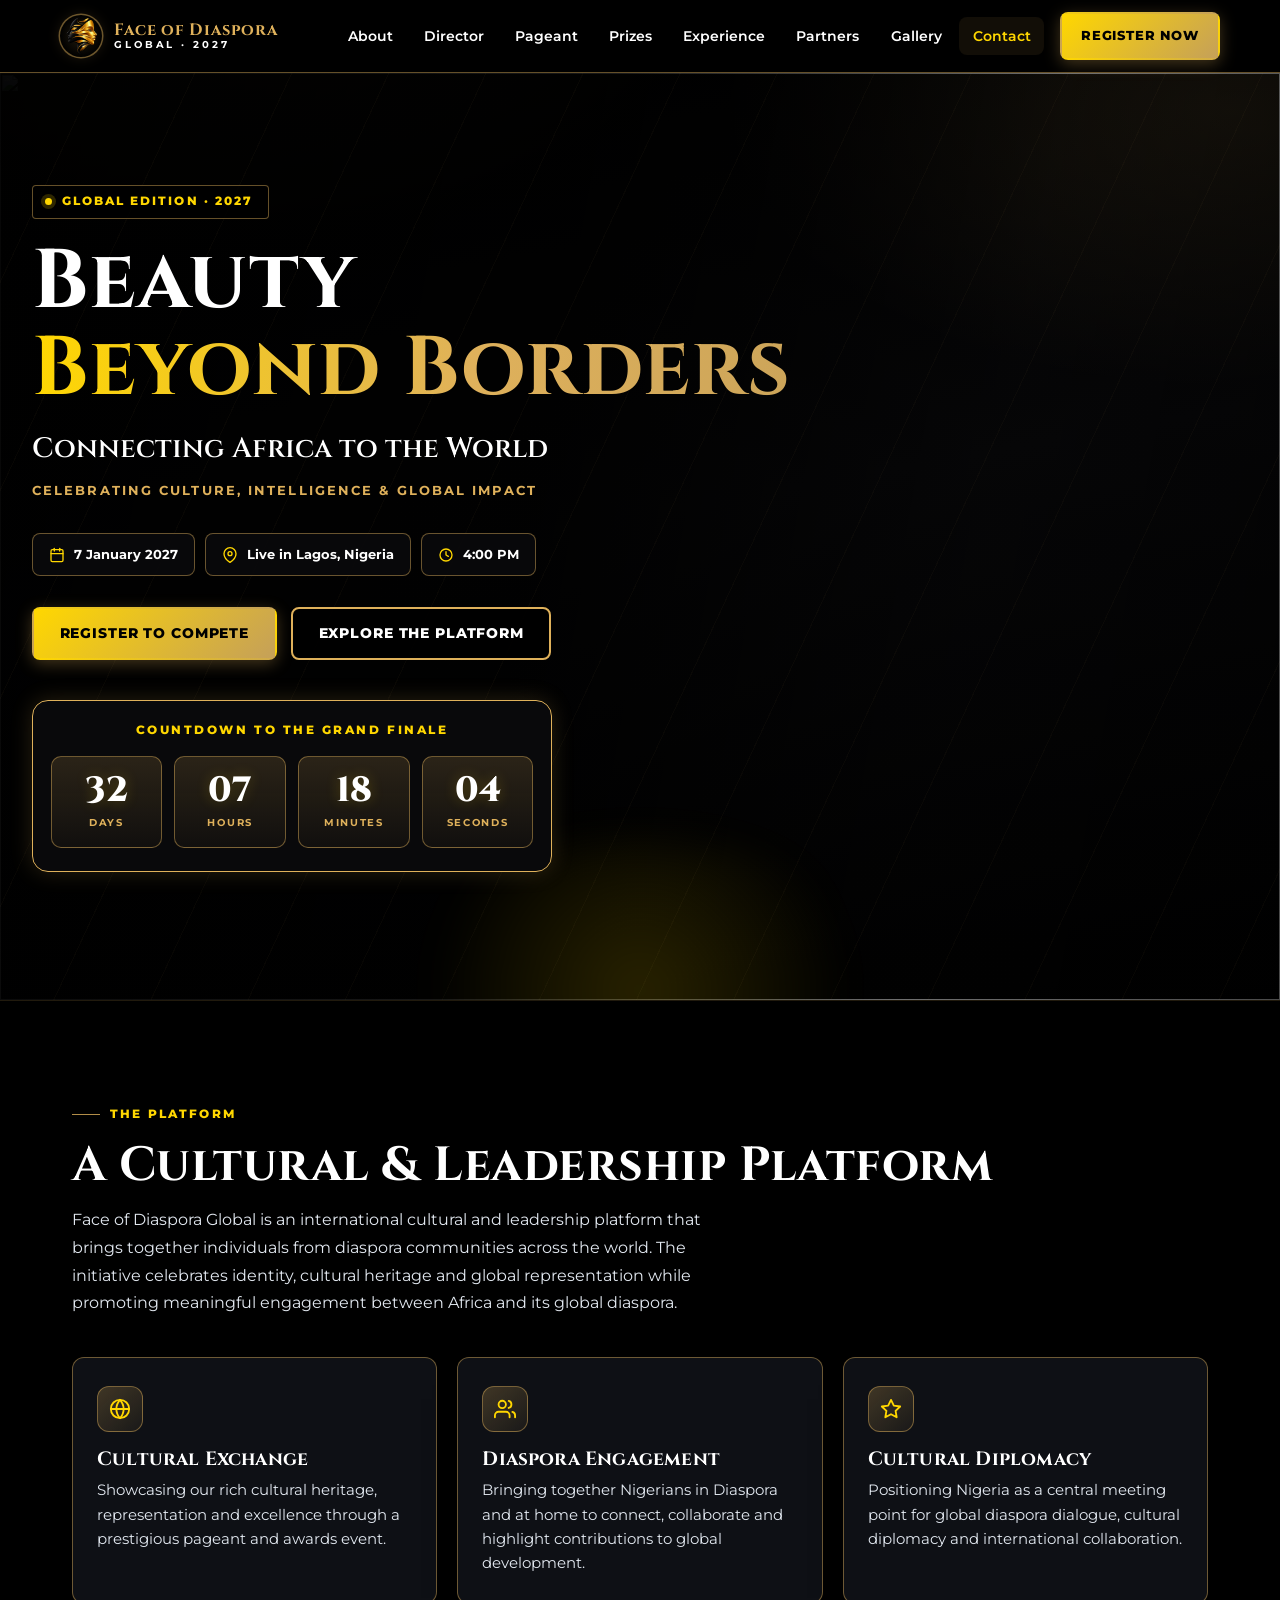
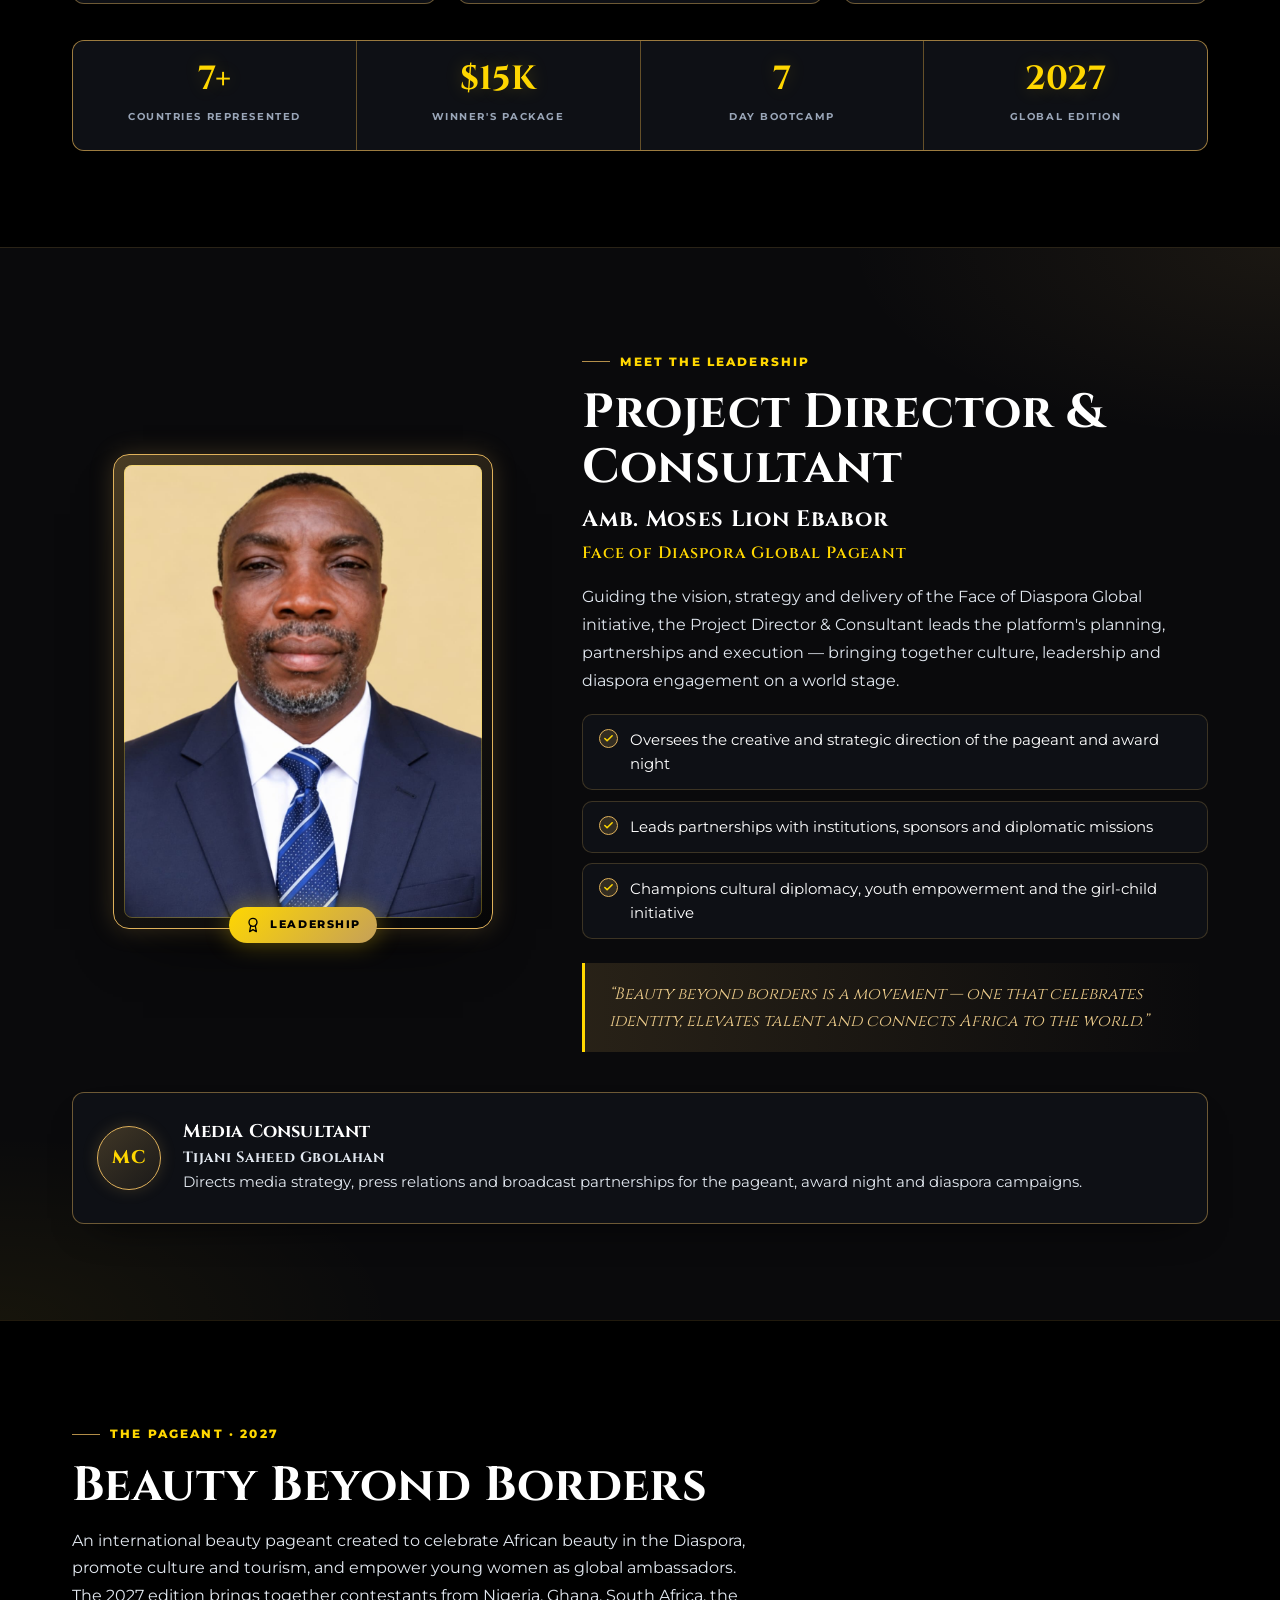
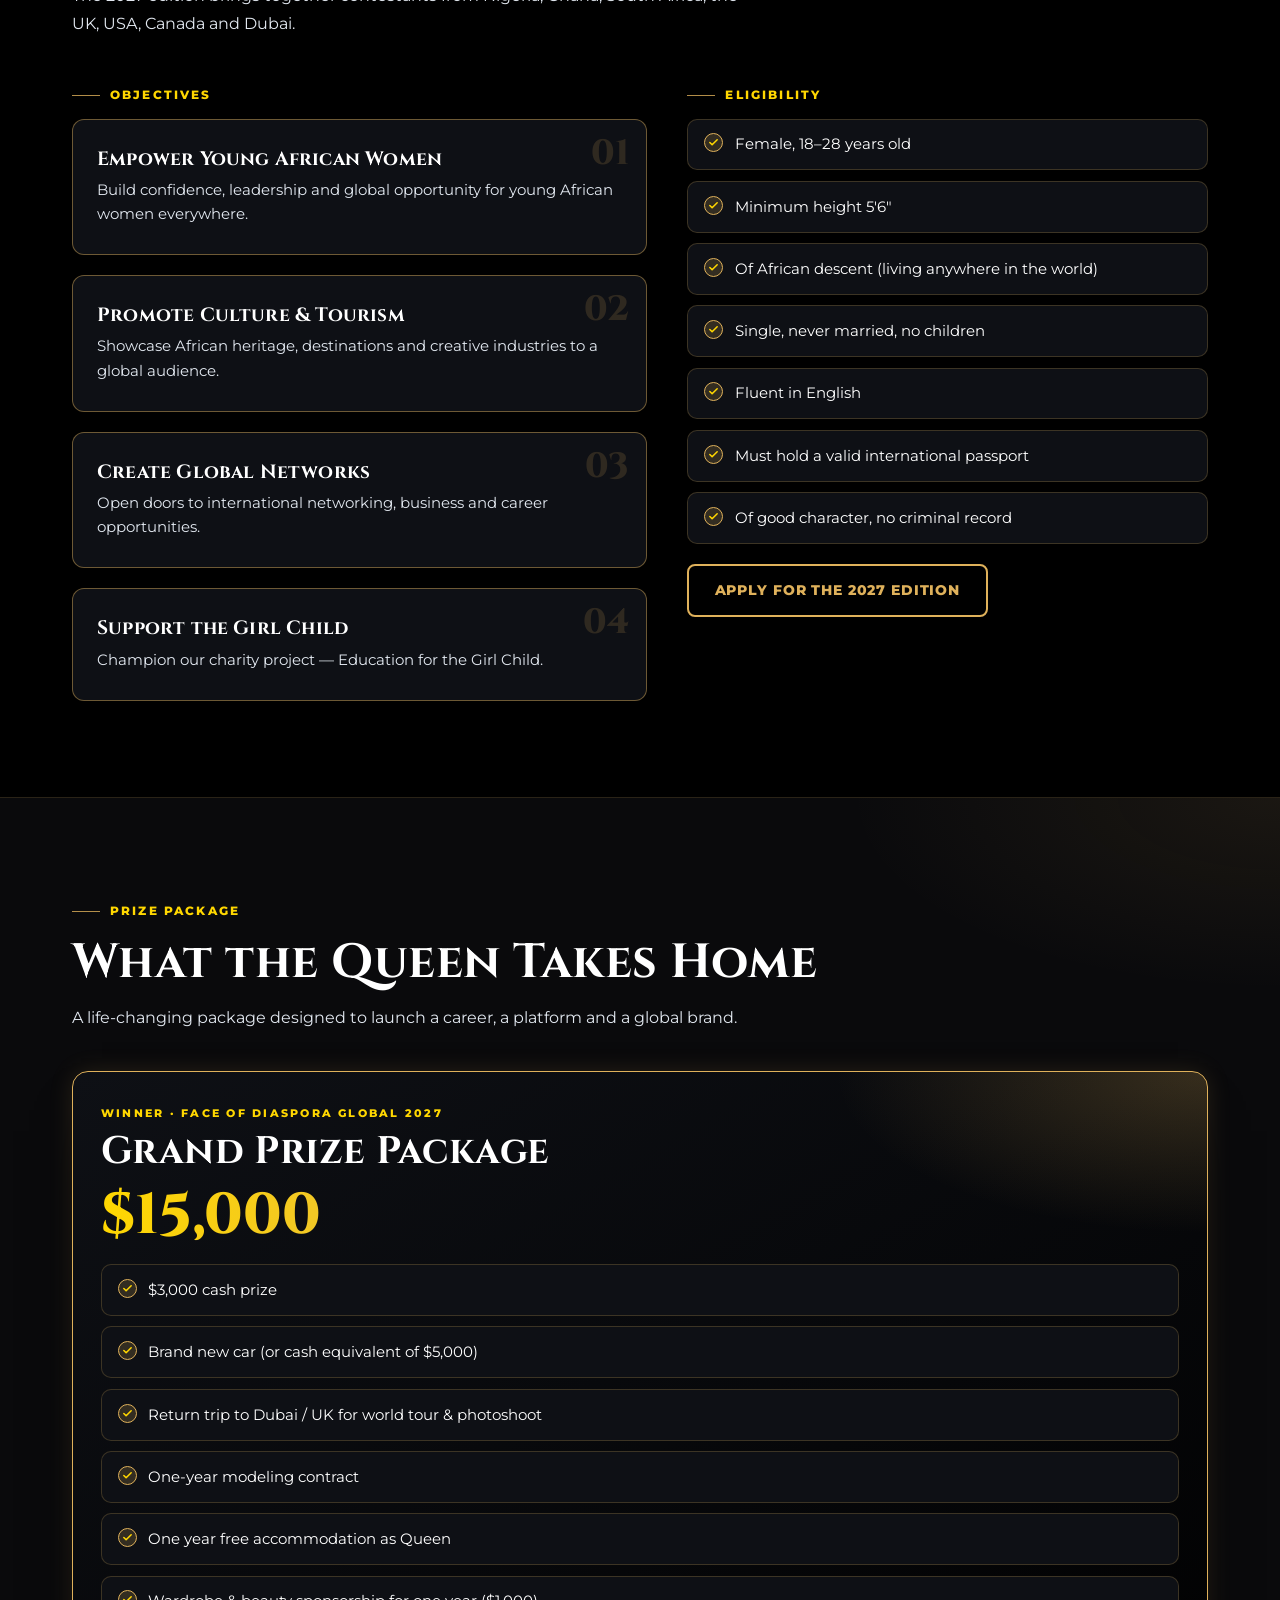
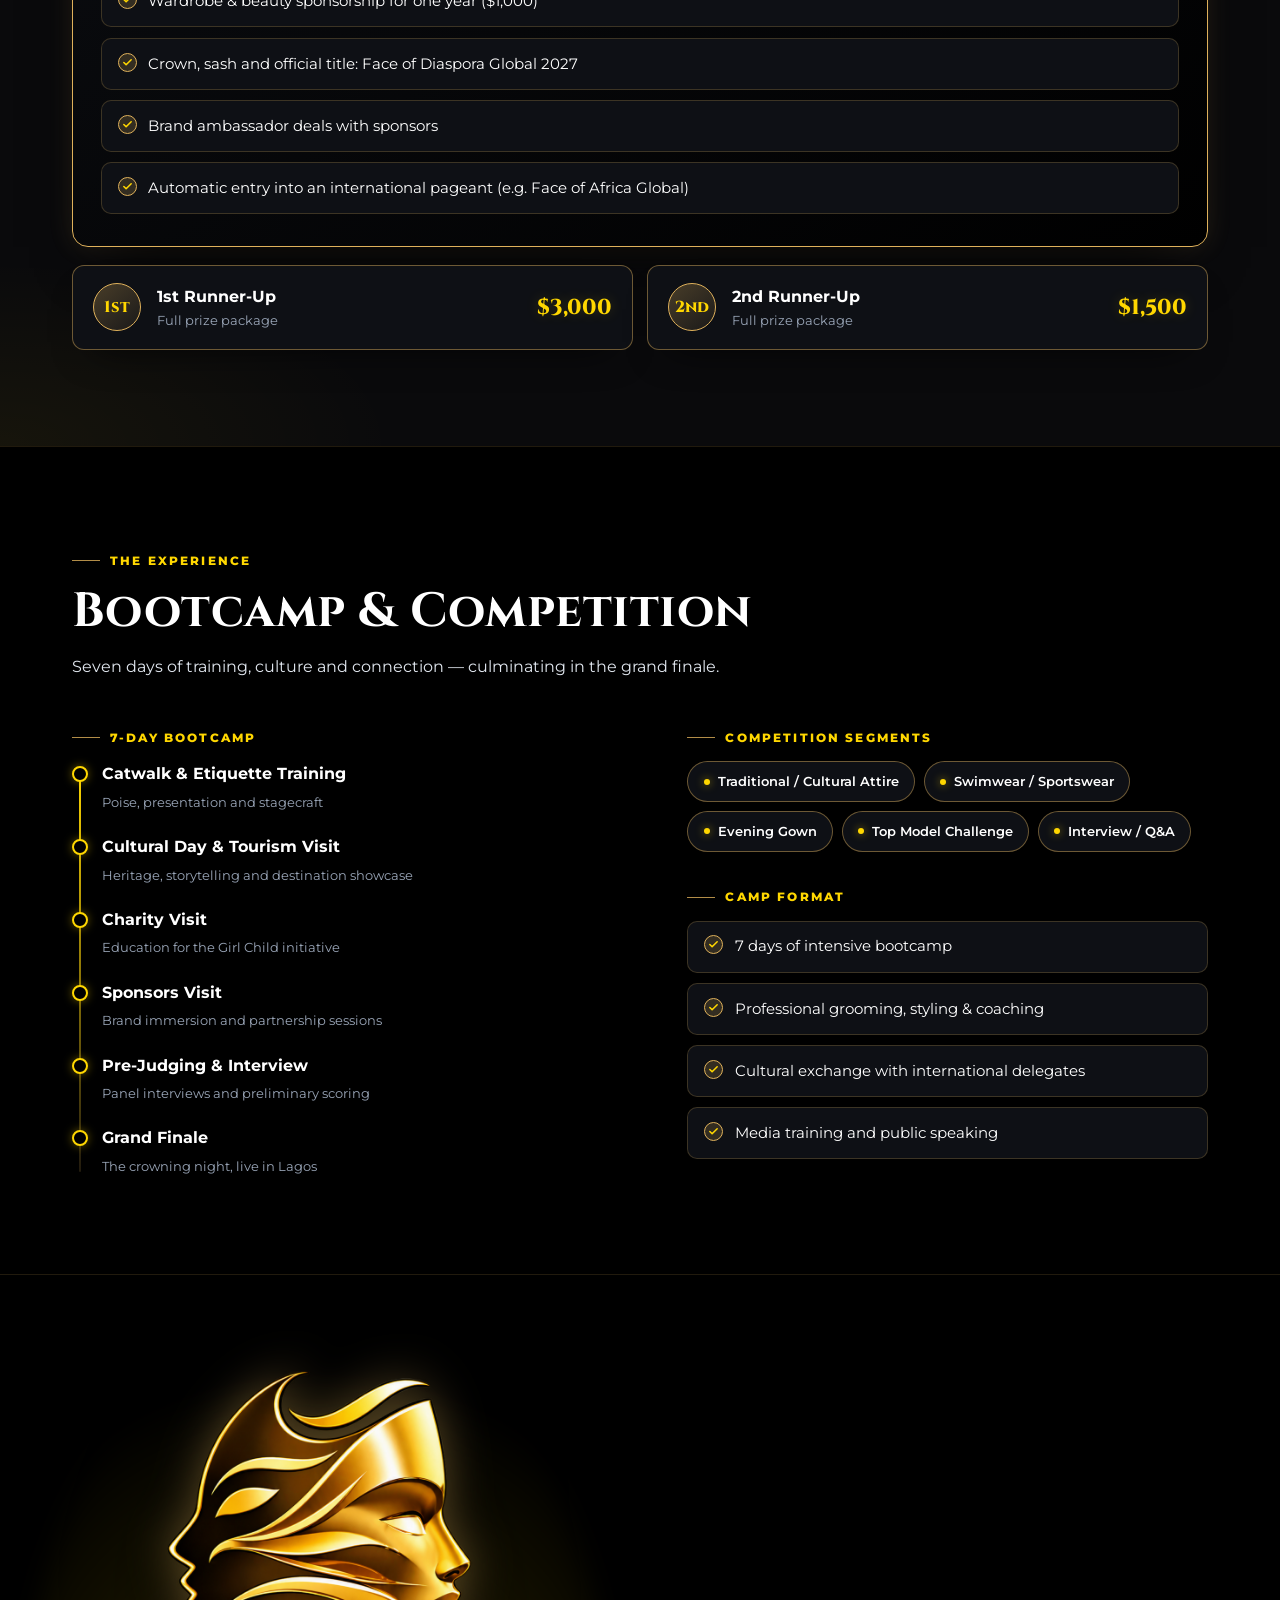
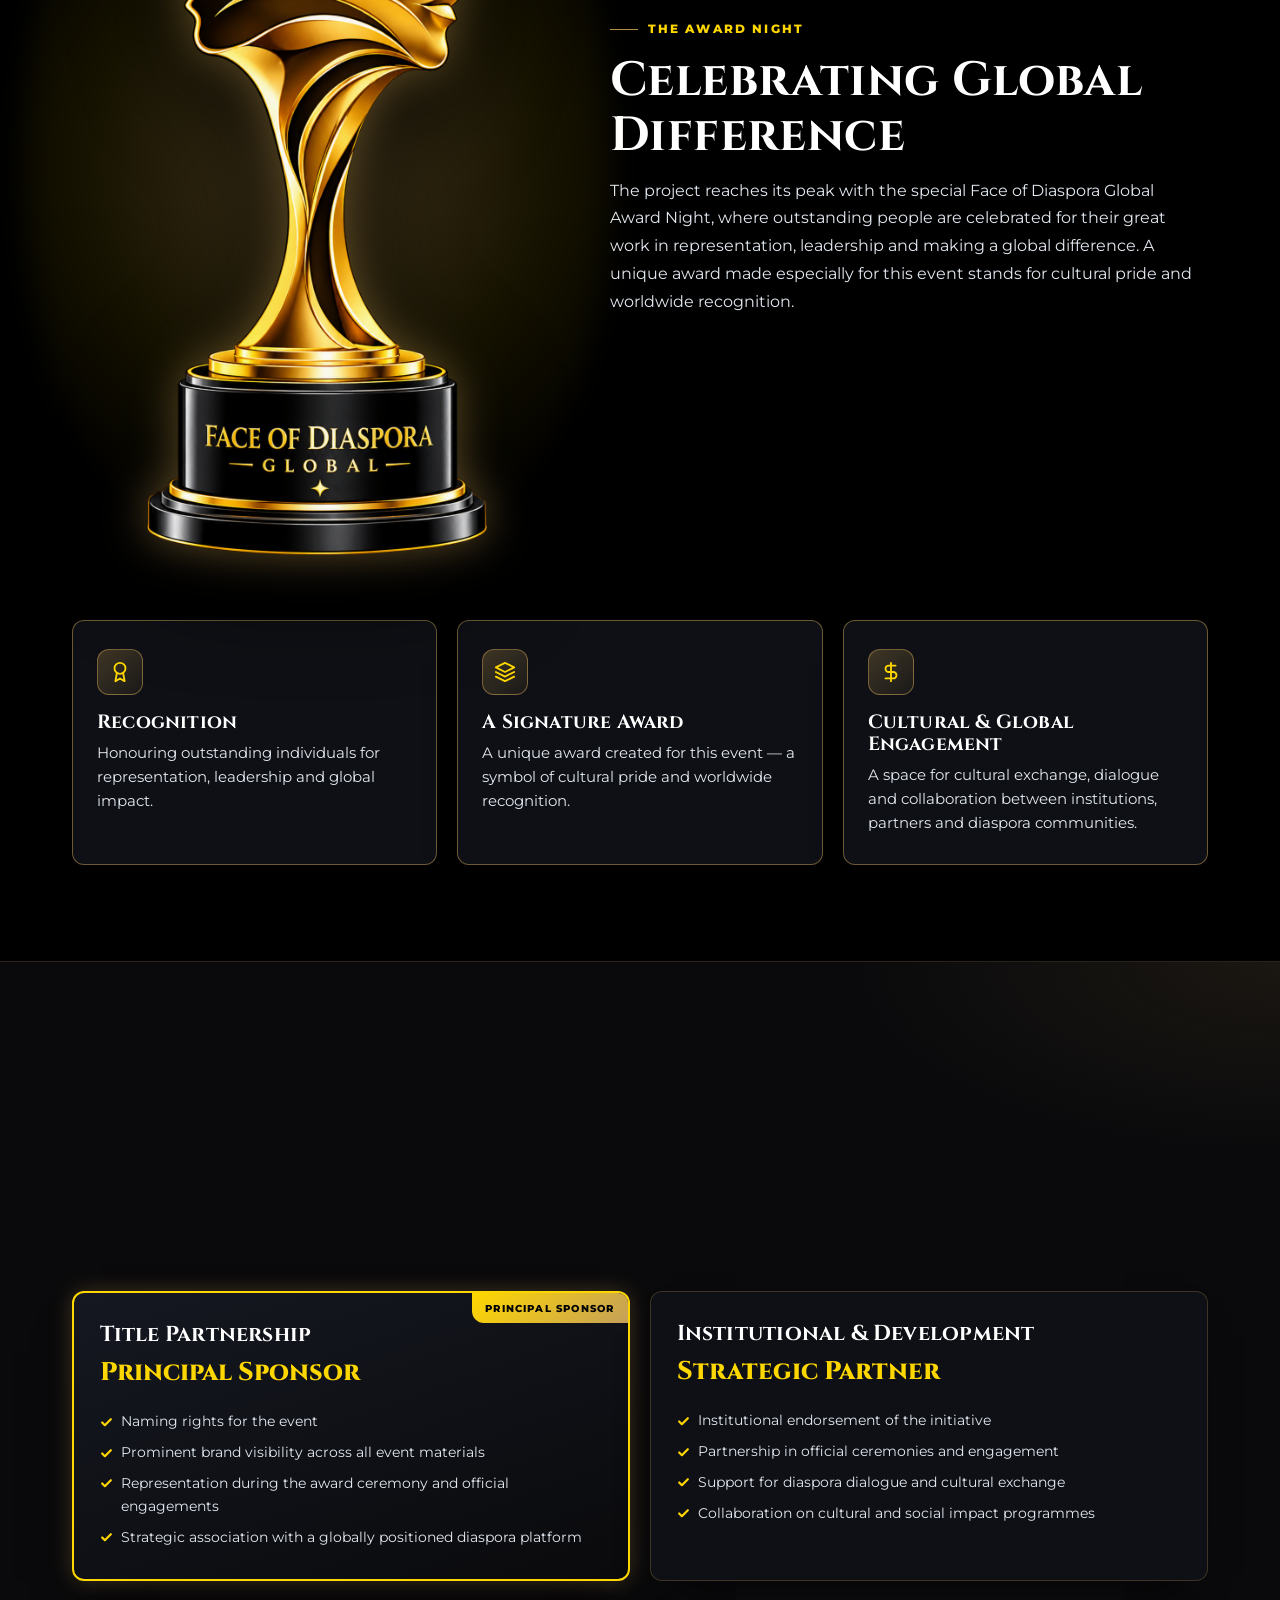
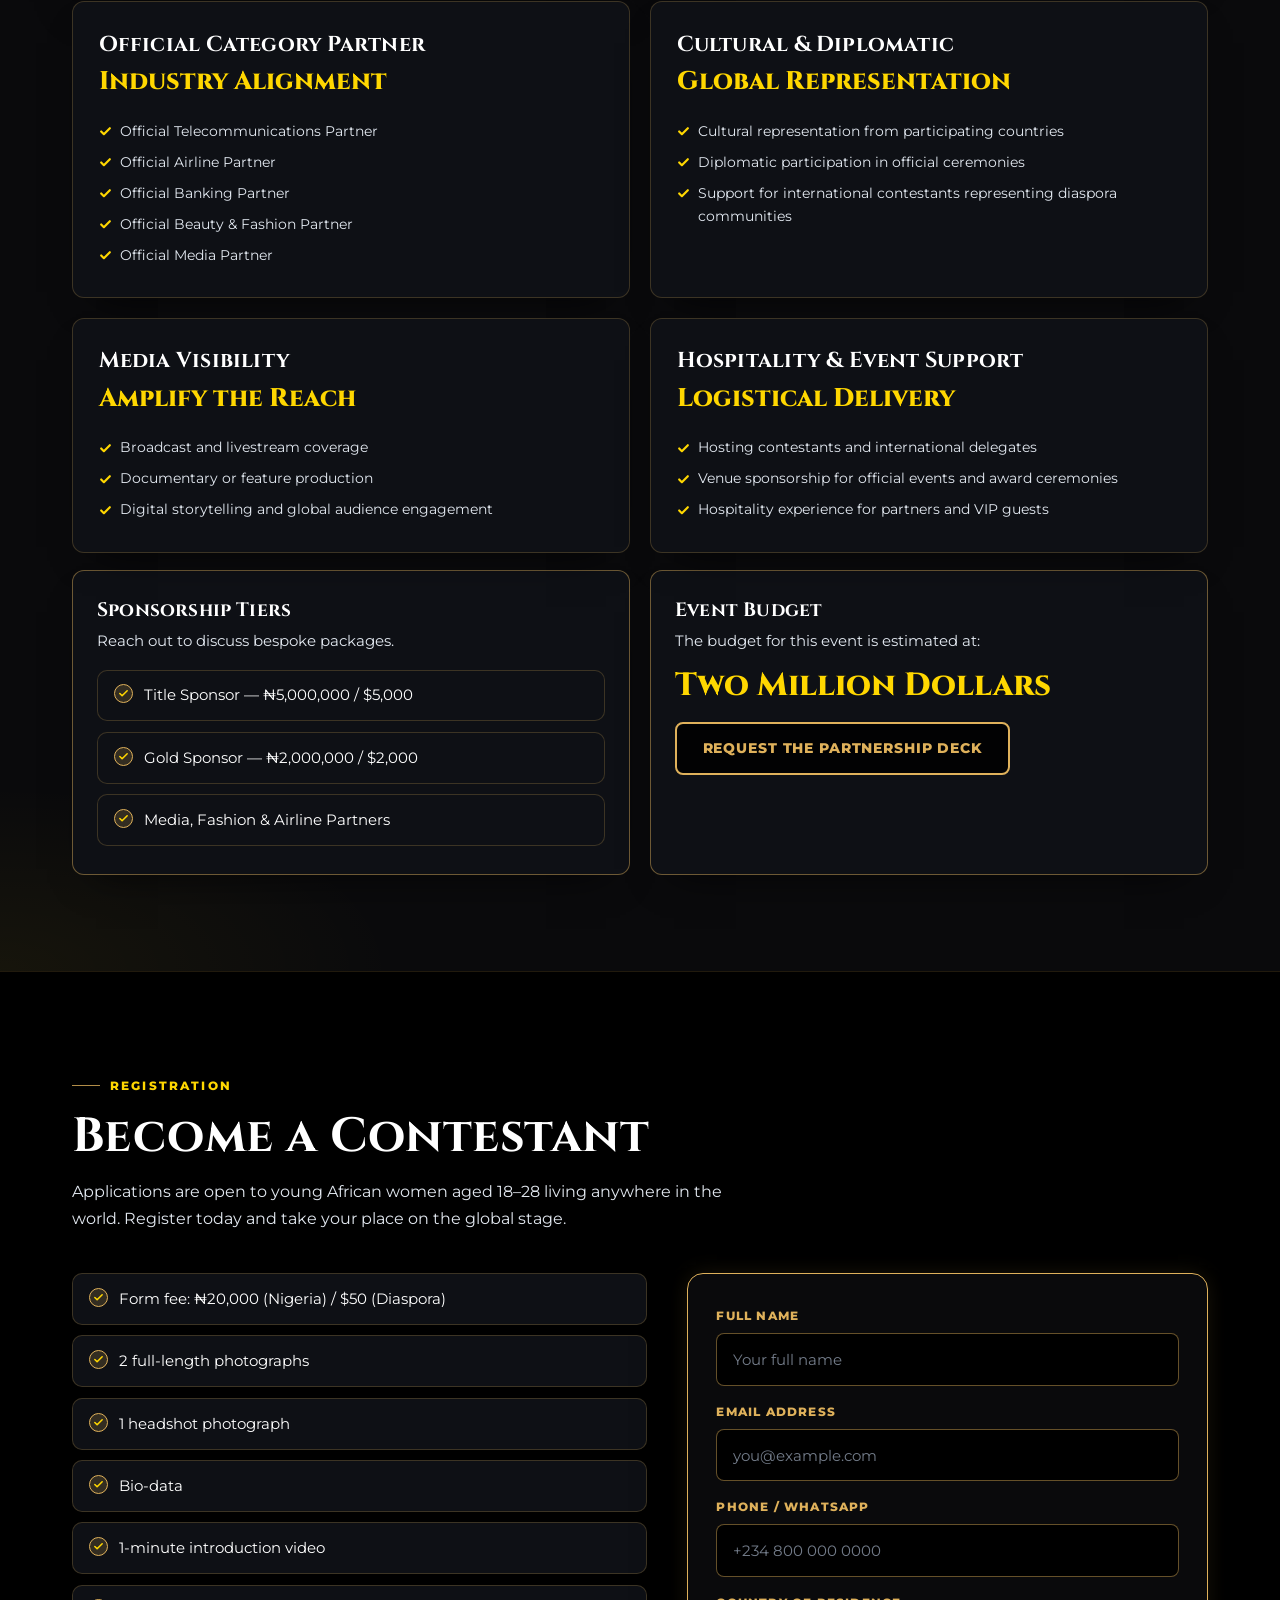
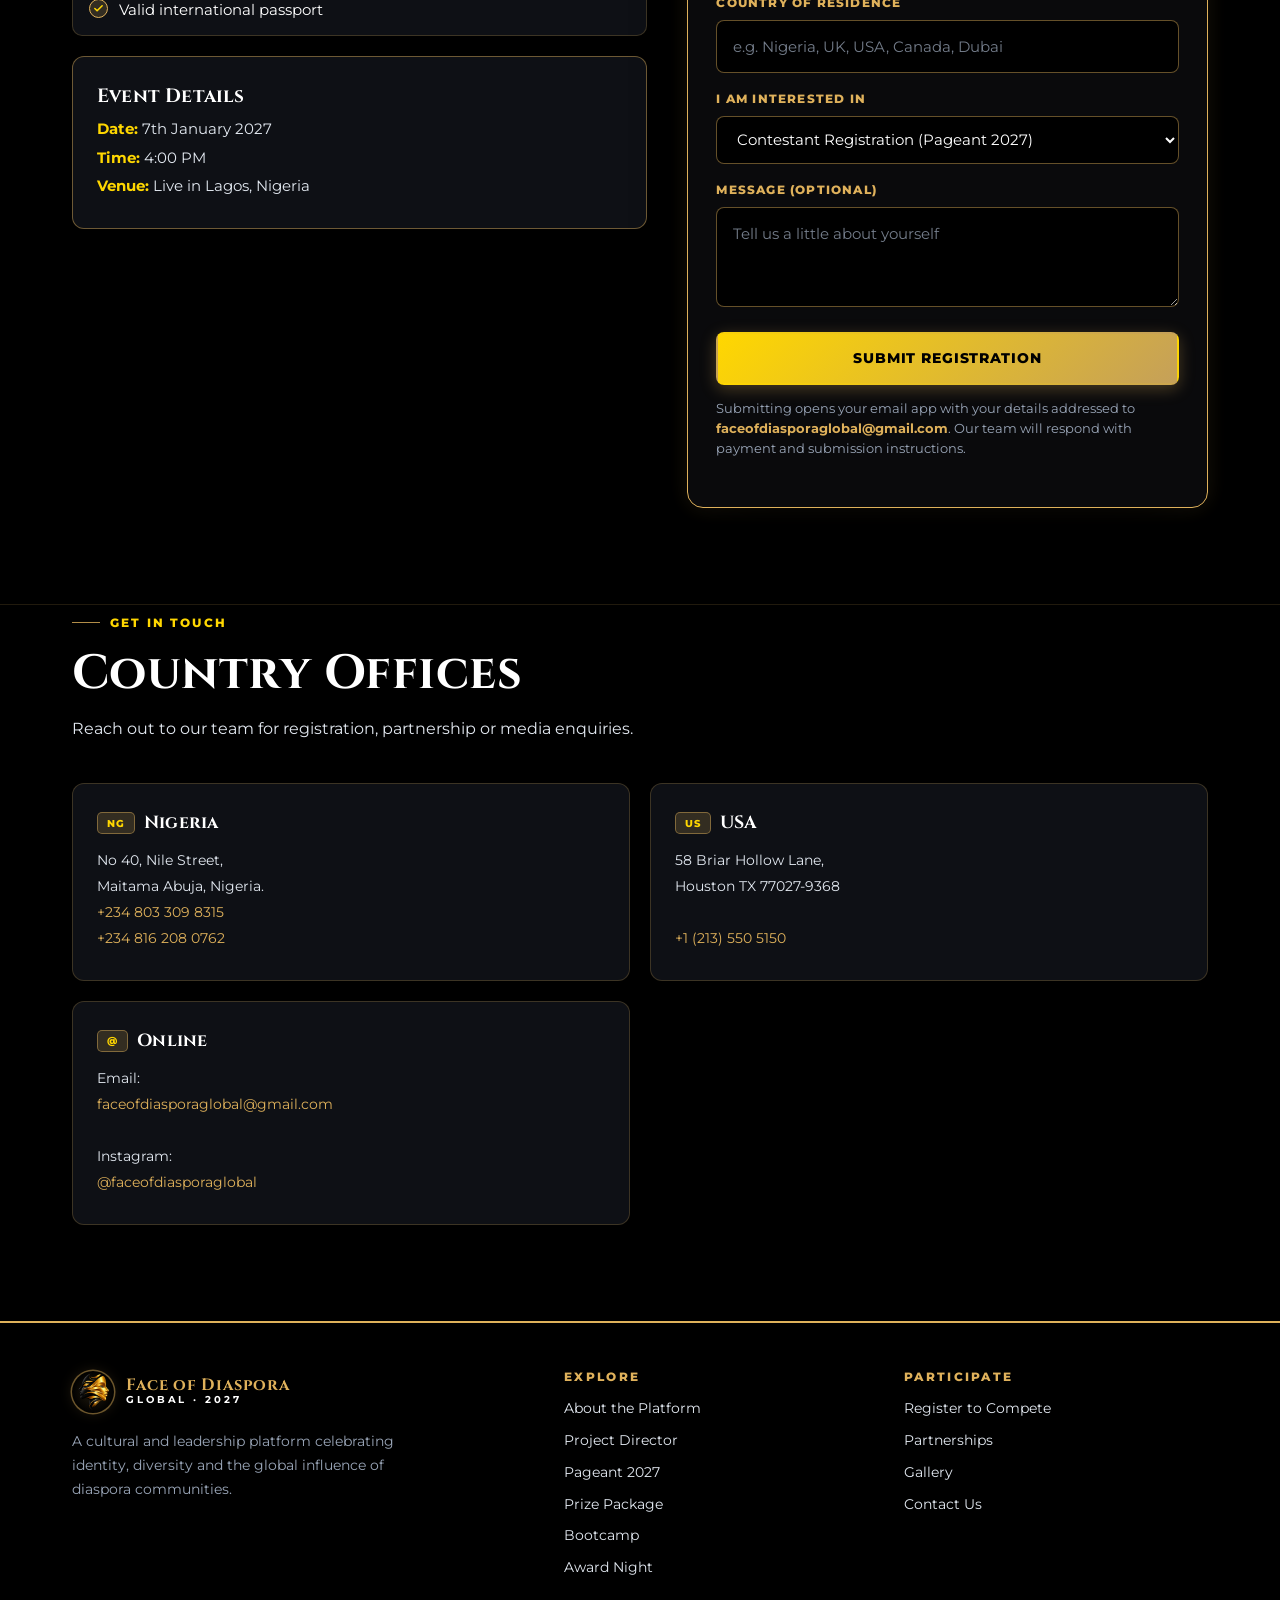
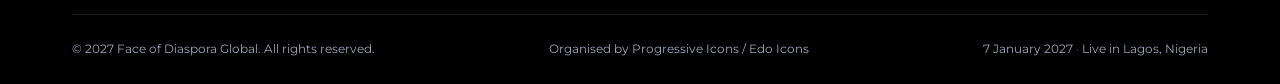
==== commit b80a8058: "Update index.html" ====
--- a/index.html
+++ b/index.html
@@ -15,7 +15,7 @@
 
 <link rel="stylesheet" href="css/styles.css">
 
-<link rel="preload" as="image" href="assets/img/hero-bg.jpg" fetchpriority="high">
+<link rel="preload" as="image" href="assets/img/hero-bg.jpeg" fetchpriority="high">
 </head>
 
 <body>
@@ -60,7 +60,7 @@
   <!-- Single responsive background image (decorative) -->
   <div class="hero__media">
     <img class="hero__img"
-         src="assets/img/hero-bg.jpg"
+         src="assets/img/hero-bg.jpeg"
          alt=""
          width="1920" height="1080"
          fetchpriority="high" decoding="async">
@@ -428,121 +428,8 @@
   </div>
 </section>
 
-  <!-- ============================ PARTNERS ============================ -->
-  <section class="section section--alt" id="partners">
-    <div class="container">
-      <div class="section-head reveal">
-        <span class="eyebrow">Potential Sponsors &amp; Strategic Partners</span>
-        <h2 class="section-title">Building the Alliance</h2>
-        <p class="lede">
-          Face of Diaspora Global brings together institutions, corporations and diplomatic
-          stakeholders to promote meaningful engagement between Africa and its global diaspora.
-        </p>
-      </div>
-
-      <div class="grid">
-        <article class="partner-group reveal">
-          <h3><span class="idx" aria-hidden="true">1</span> Government &amp; Institutional</h3>
-          <p>Policy alignment, credibility and institutional support.</p>
-          <div class="pill-list">
-            <span class="pill">Nigerians in Diaspora Commission</span>
-            <span class="pill">Federal Ministry of Art, Culture, Tourism &amp; Creative Economy</span>
-            <span class="pill">Nigerian Tourism Development Authority</span>
-            <span class="pill">Federal Ministry of Foreign Affairs</span>
-            <span class="pill">African Union</span>
-          </div>
-        </article>
-
-        <article class="partner-group reveal">
-          <h3><span class="idx" aria-hidden="true">2</span> Development &amp; Financial</h3>
-          <p>Supporting African development, diaspora engagement and cultural initiatives.</p>
-          <div class="pill-list">
-            <span class="pill">African Export-Import Bank</span>
-            <span class="pill">African Development Bank</span>
-            <span class="pill">World Bank</span>
-          </div>
-        </article>
-
-        <article class="partner-group reveal">
-          <h3><span class="idx" aria-hidden="true">3</span> Telecommunications</h3>
-          <p>Digital infrastructure and global connectivity partners.</p>
-          <div class="pill-list">
-            <span class="pill">MTN Group</span>
-            <span class="pill">Airtel Africa</span>
-            <span class="pill">Globacom</span>
-            <span class="pill">9mobile</span>
-          </div>
-        </article>
-
-        <article class="partner-group reveal">
-          <h3><span class="idx" aria-hidden="true">4</span> Beauty &amp; Fashion</h3>
-          <p>Shaping the visual identity and cultural representation of the platform.</p>
-          <div class="pill-list">
-            <span class="pill">Zizi Cardow</span>
-            <span class="pill">Deola Sagoe</span>
-            <span class="pill">Modela</span>
-            <span class="pill">Vodi Group</span>
-            <span class="pill">Mai Atafo</span>
-            <span class="pill">House of Zada</span>
-            <span class="pill">Fenty Beauty</span>
-            <span class="pill">Maybelline</span>
-            <span class="pill">House of Tara</span>
-            <span class="pill">Sleek Cosmetics</span>
-            <span class="pill">Zaron Cosmetics</span>
-          </div>
-        </article>
-
-        <article class="partner-group reveal">
-          <h3><span class="idx" aria-hidden="true">5</span> Media &amp; Technology</h3>
-          <p>Global visibility, livestream broadcasting and digital engagement.</p>
-          <div class="pill-list">
-            <span class="pill">BBC</span>
-            <span class="pill">CNN</span>
-            <span class="pill">Channels Television</span>
-            <span class="pill">Arise News</span>
-            <span class="pill">NTA</span>
-            <span class="pill">TVC</span>
-            <span class="pill">Silver Bird TV</span>
-            <span class="pill">France 24</span>
-            <span class="pill">Meta Platforms</span>
-            <span class="pill">Google</span>
-            <span class="pill">TikTok</span>
-            <span class="pill">DStv</span>
-          </div>
-        </article>
-
-        <article class="partner-group reveal">
-          <h3><span class="idx" aria-hidden="true">6</span> Embassies &amp; Diplomatic Missions</h3>
-          <p>Cultural collaboration, diplomatic representation and international contestants.</p>
-          <div class="pill-list">
-            <span class="pill">United States Embassy in Nigeria</span>
-            <span class="pill">British High Commission Nigeria</span>
-            <span class="pill">Embassy of Canada in Nigeria</span>
-            <span class="pill">Embassy of Germany in Nigeria</span>
-            <span class="pill">Embassy of France in Nigeria</span>
-          </div>
-        </article>
-
-        <article class="partner-group reveal">
-          <h3><span class="idx" aria-hidden="true">7</span> International Development &amp; Cultural Organisations</h3>
-          <p>Cultural heritage promotion, youth leadership and gender equality programmes.</p>
-          <div class="pill-list">
-            <span class="pill">United Nations</span>
-            <span class="pill">UNESCO</span>
-            <span class="pill">UNIFEM</span>
-            <span class="pill">United Nations Development Programme</span>
-          </div>
-        </article>
-      </div>
-
-      <div class="reveal" style="text-align:center;margin-top:2.25rem">
-        <a class="btn btn-outline" href="partners.html">Explore All Official Partners</a>
-      </div>
-    </div>
-  </section>
-
   <!-- ============================ SPONSORSHIP ============================ -->
-  <section class="section" id="sponsorship">
+  <section class="section section--alt" id="sponsorship">
     <div class="container">
       <div class="section-head reveal">
         <span class="eyebrow">Partnership Opportunities</span>
@@ -819,4 +706,4 @@
 
 <script src="js/main.js" defer></script>
 </body>
-</html>+</html>
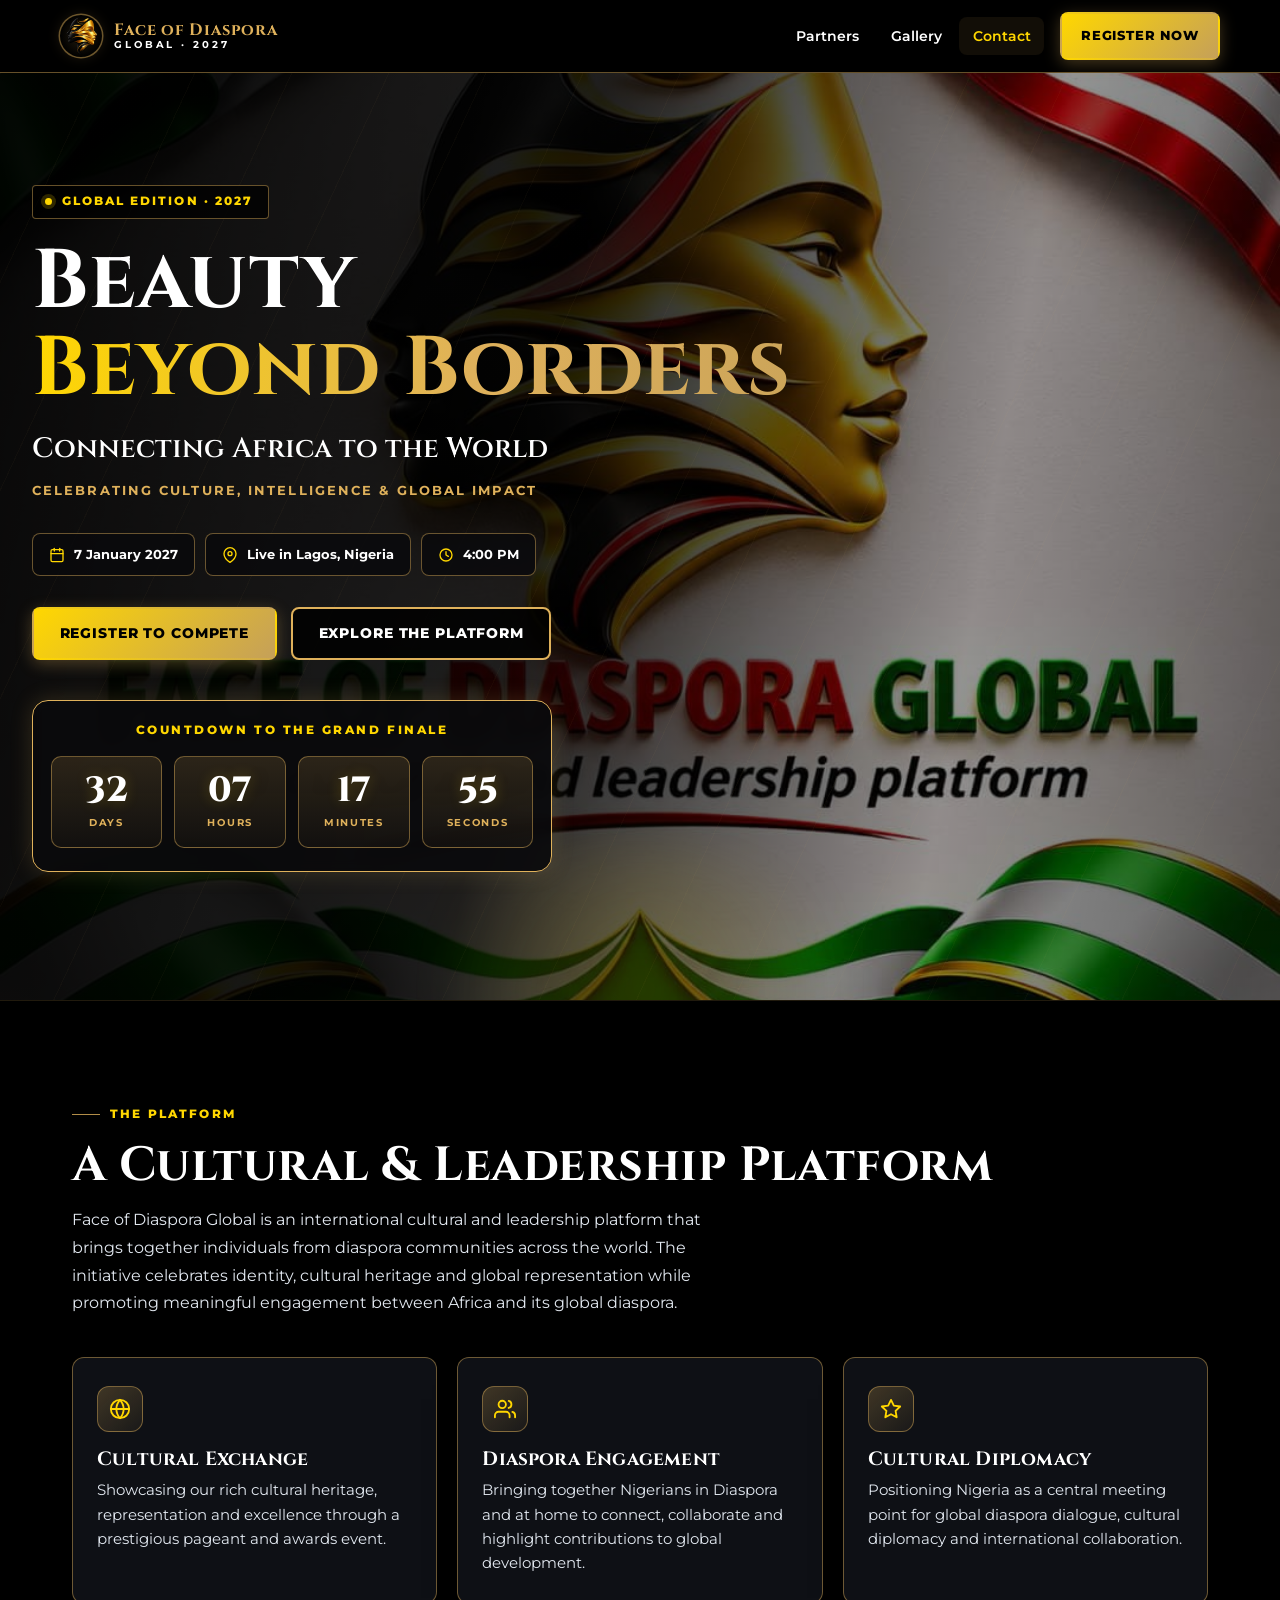
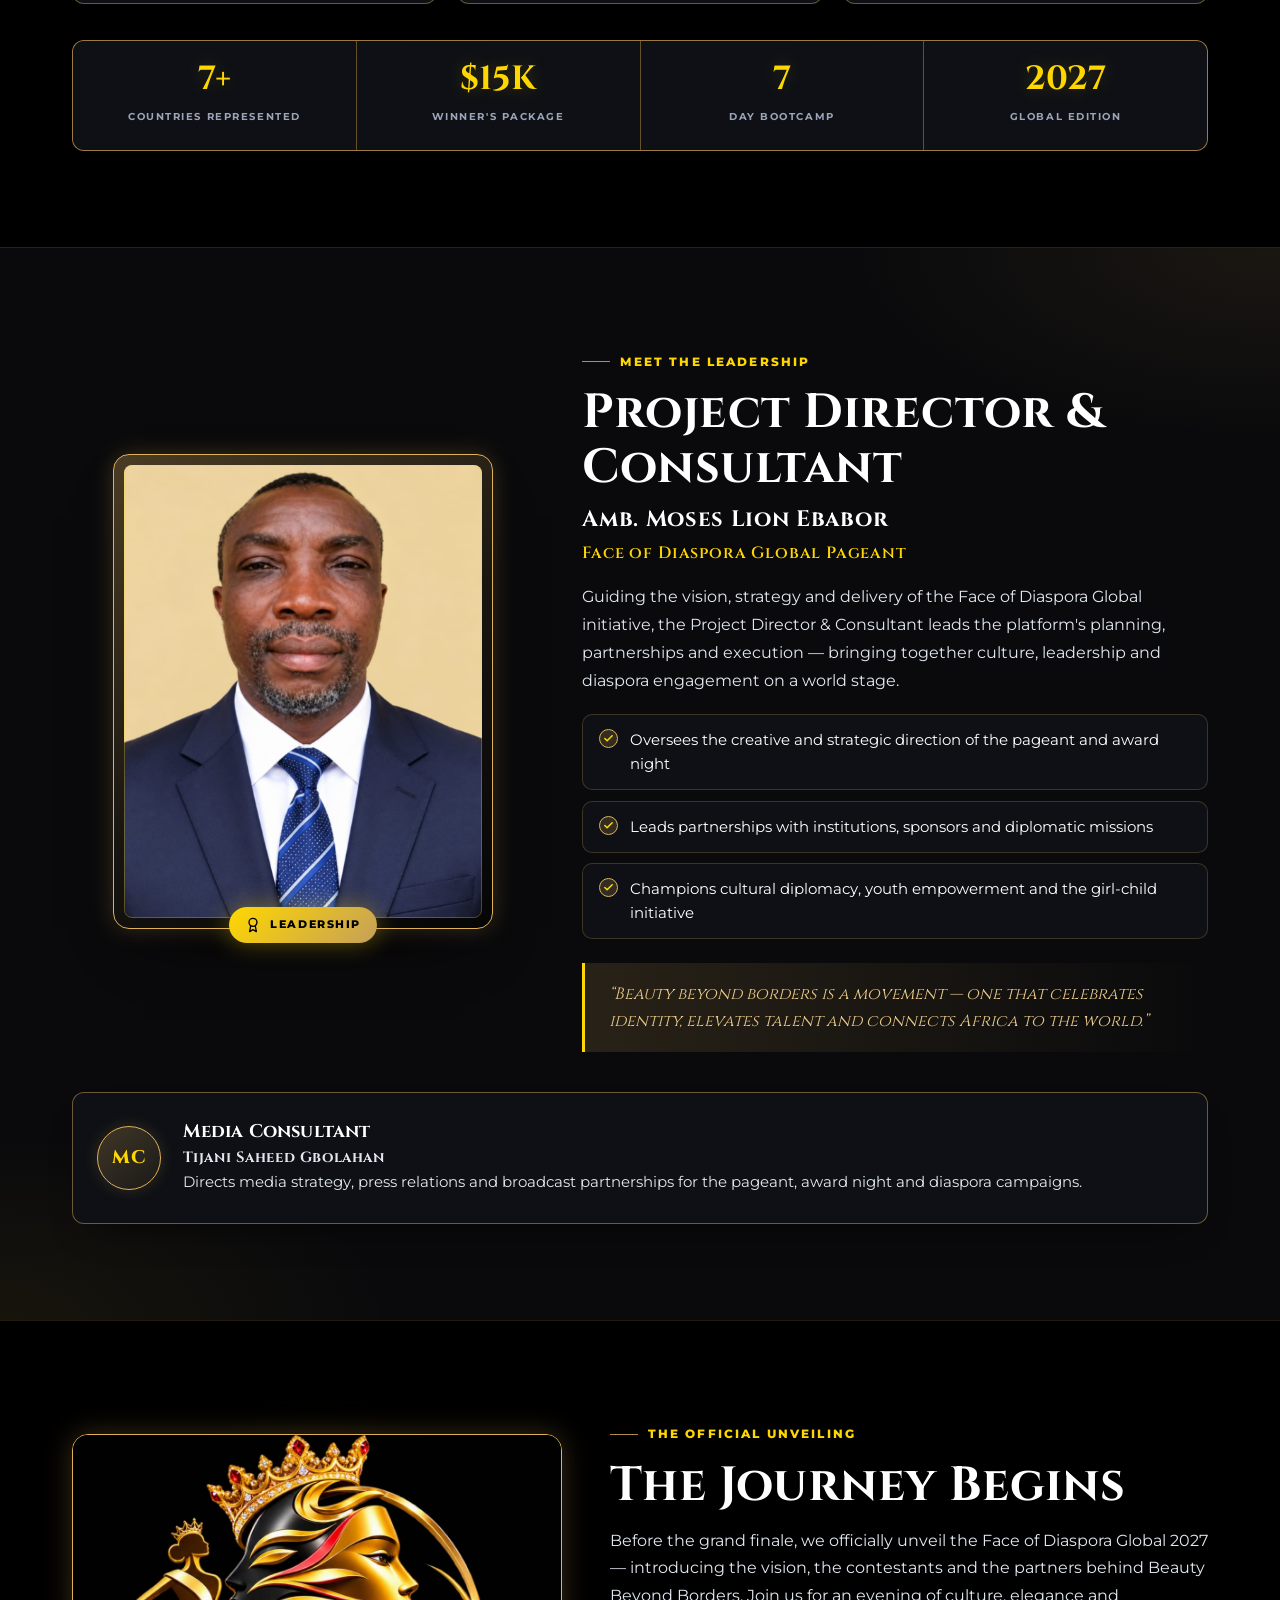
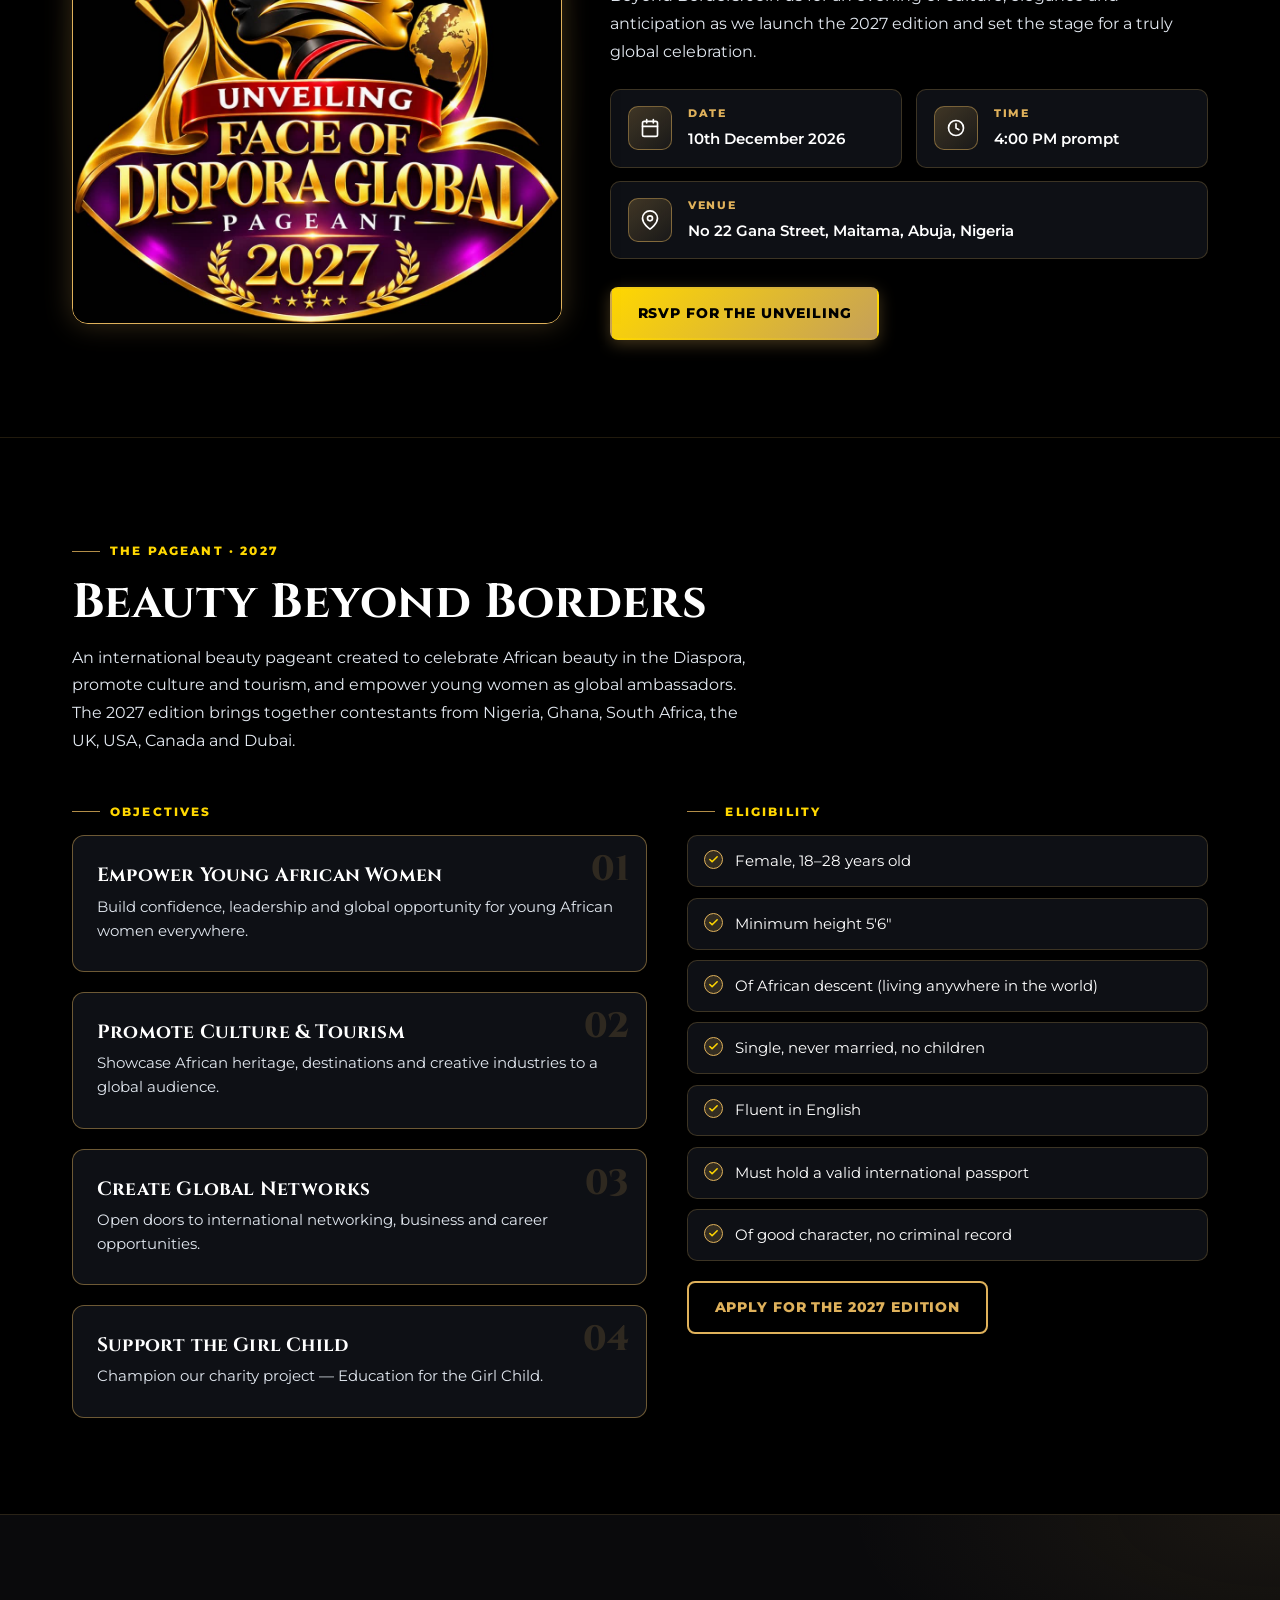
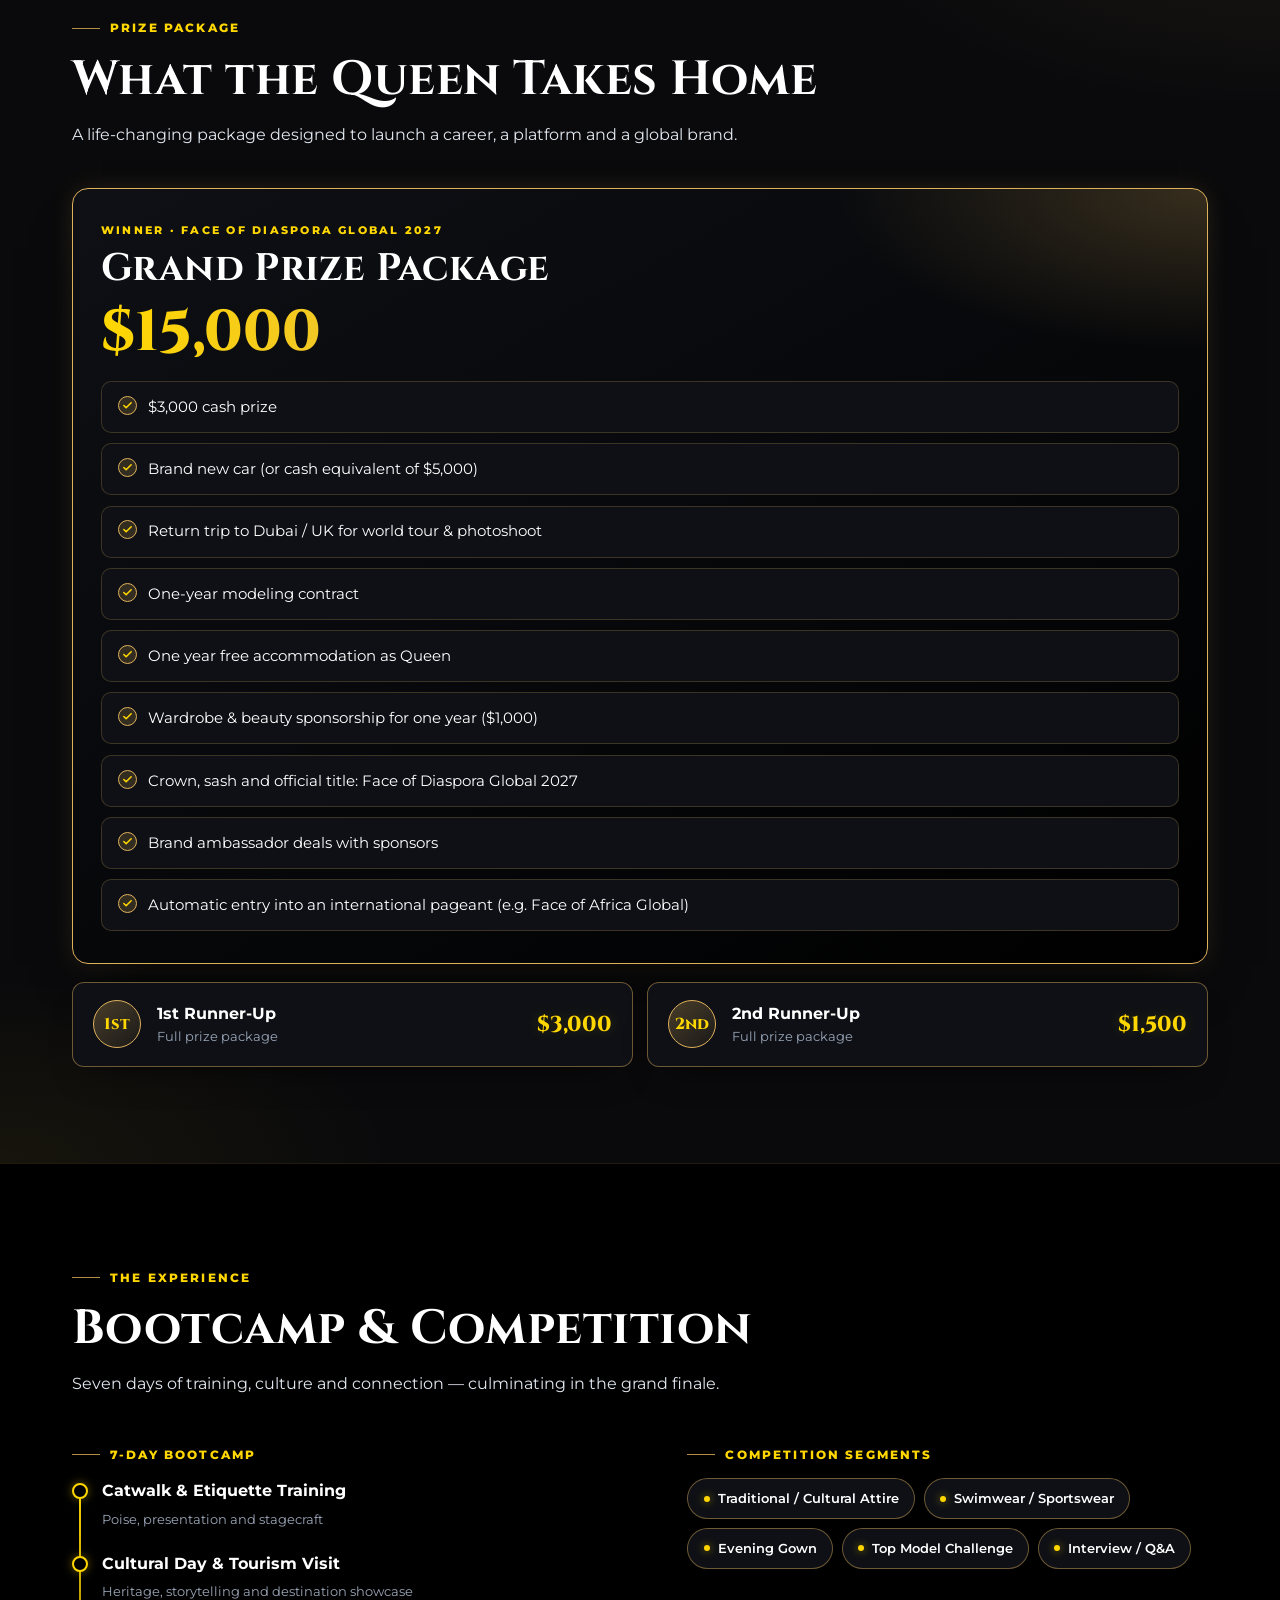
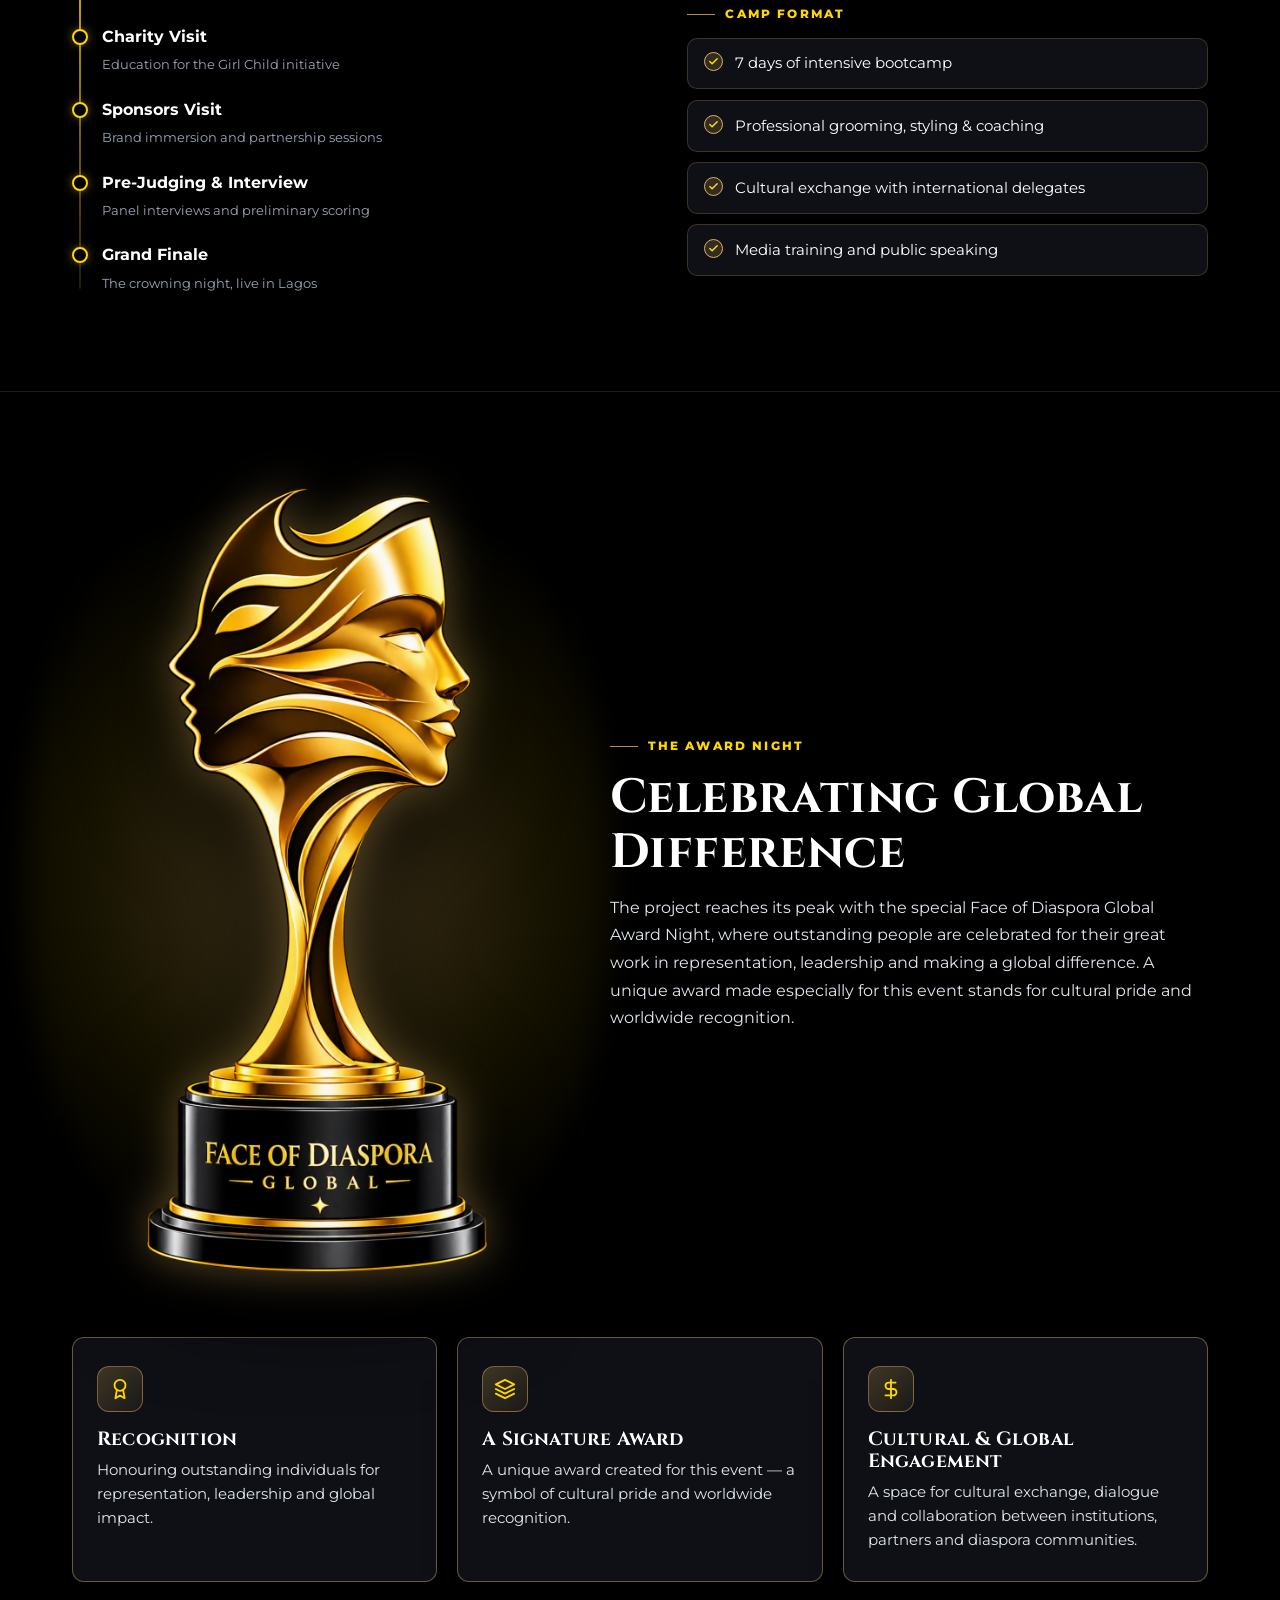
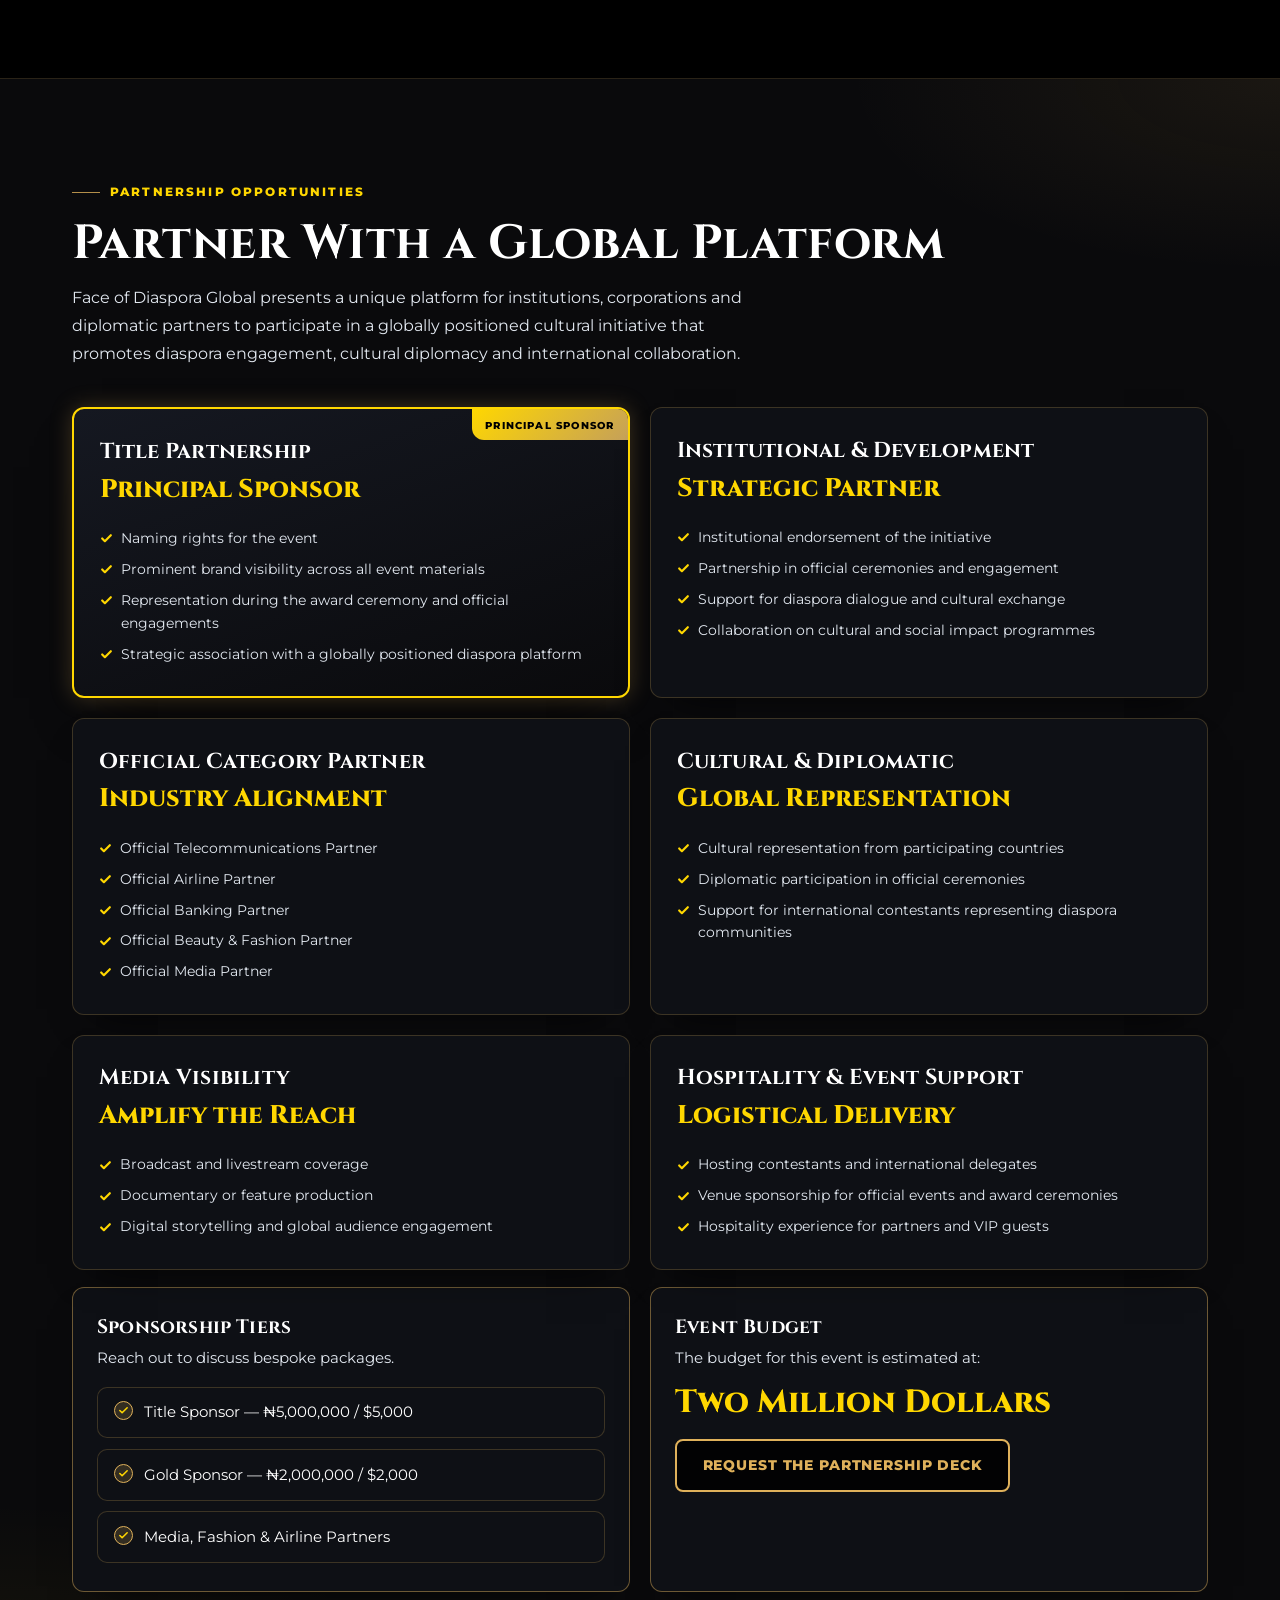
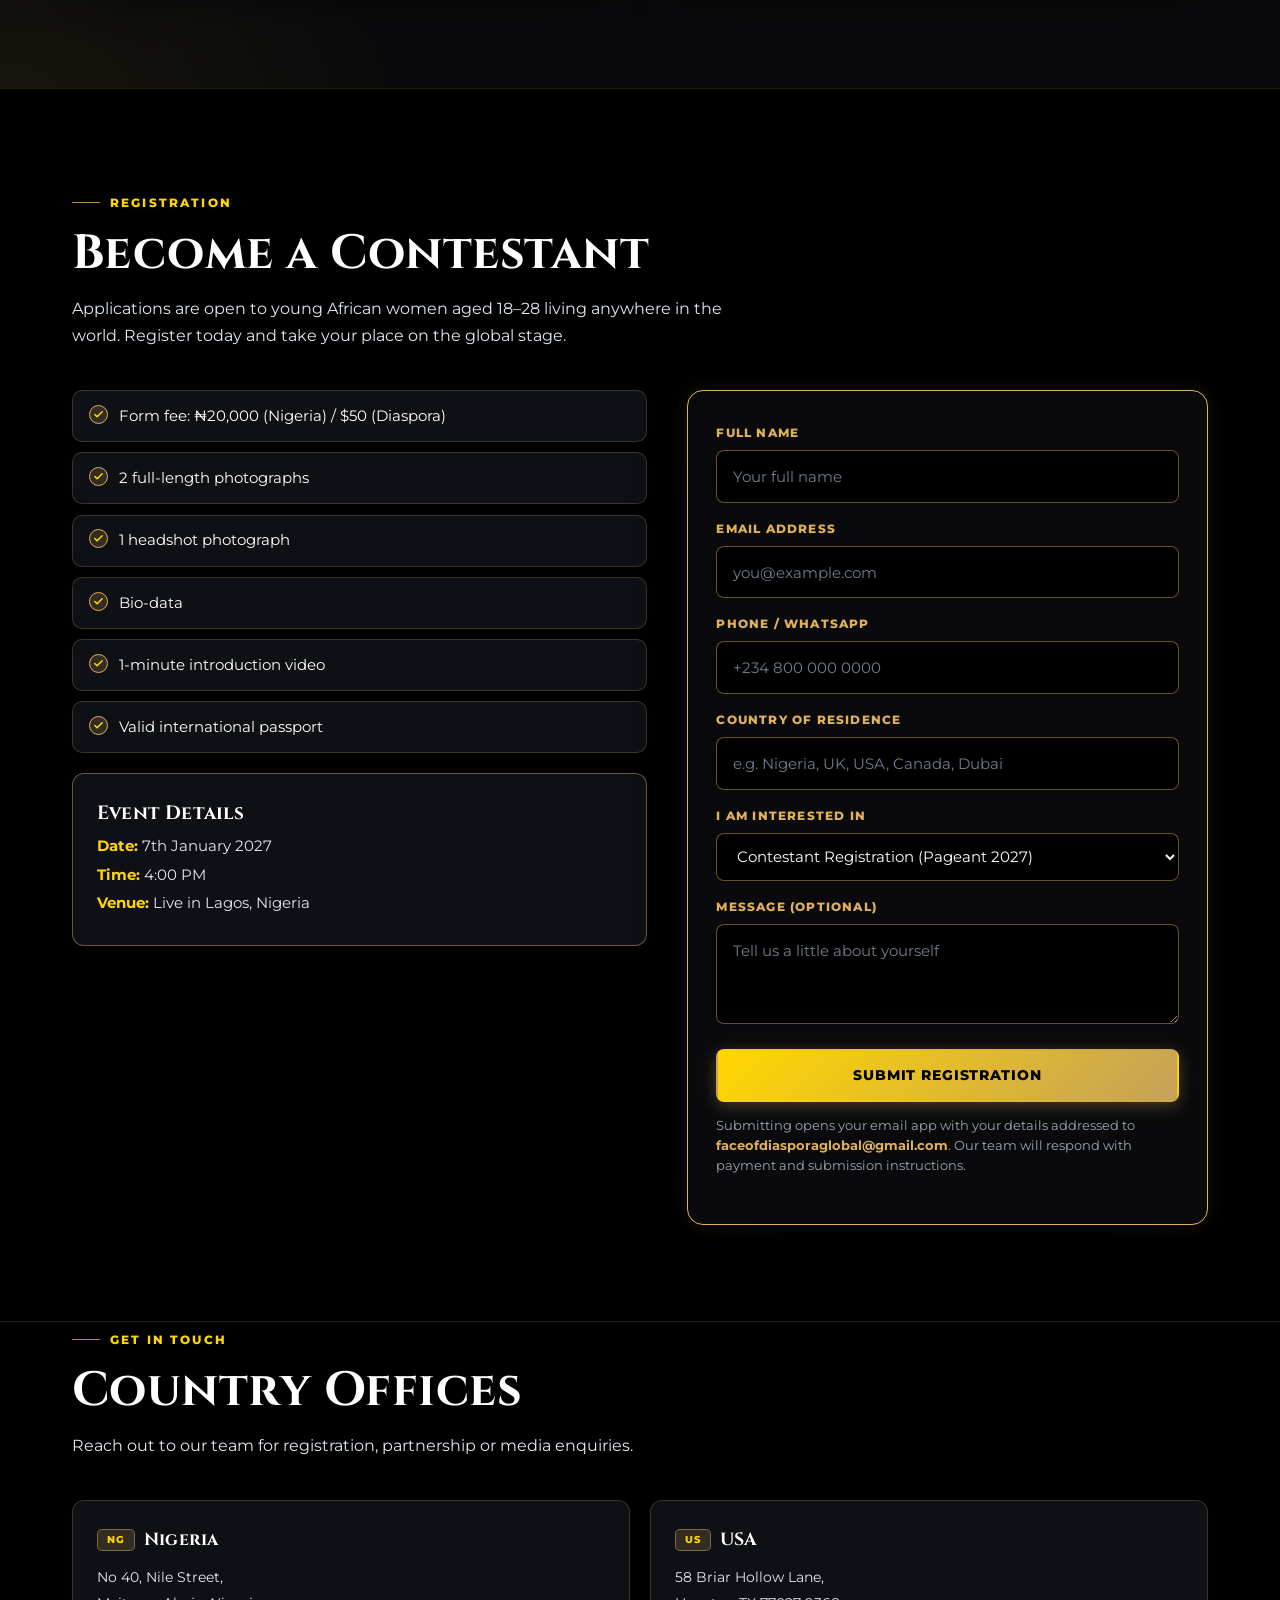
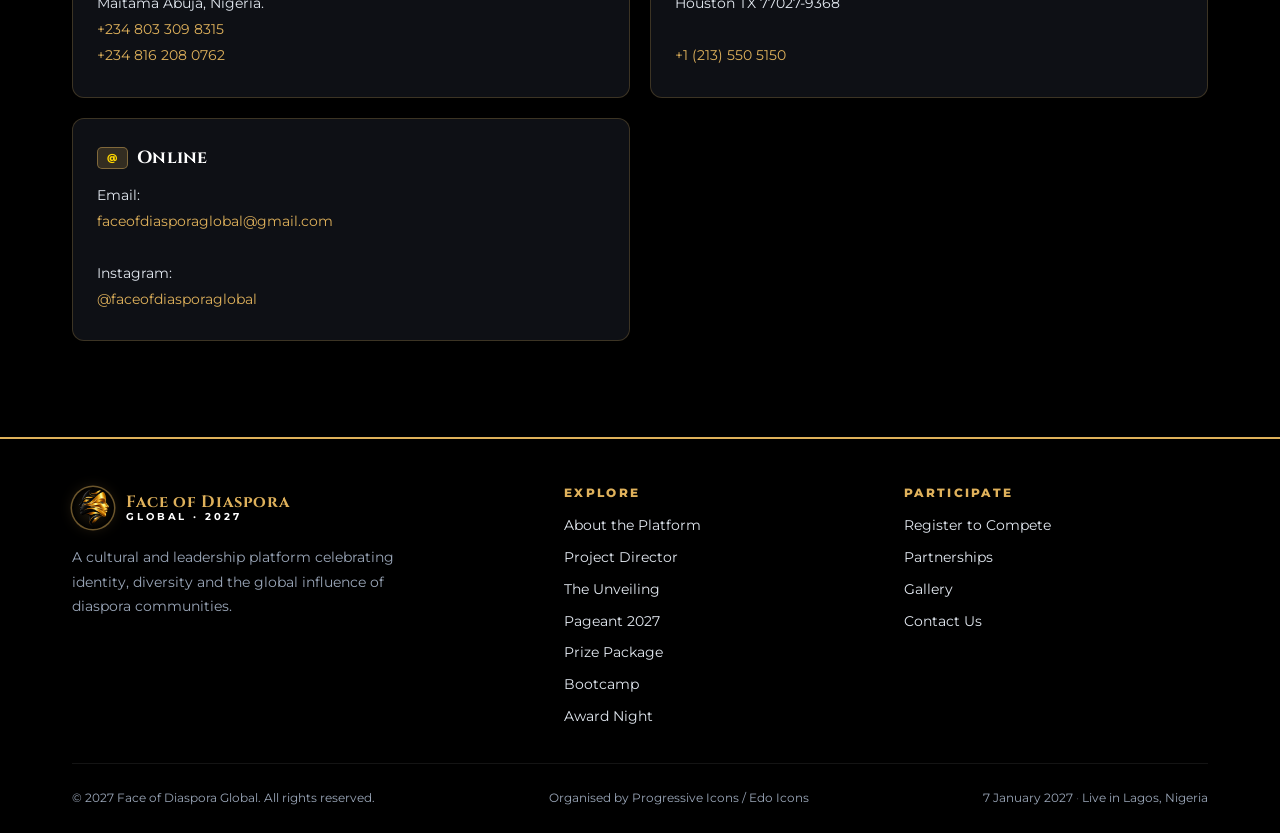
==== commit e6d221ad: "Added unveiling" ====
--- a/index.html
+++ b/index.html
@@ -38,11 +38,6 @@
 
     <nav class="primary-nav" id="primaryNav" aria-label="Primary">
       <ul>
-        <li><a class="nav-link" href="#about">About</a></li>
-        <li><a class="nav-link" href="#director">Director</a></li>
-        <li><a class="nav-link" href="#pageant">Pageant</a></li>
-        <li><a class="nav-link" href="#prizes">Prizes</a></li>
-        <li><a class="nav-link" href="#experience">Experience</a></li>
         <li><a class="nav-link" href="partners.html">Partners</a></li>
         <li><a class="nav-link" href="gallery.html">Gallery</a></li>
         <li><a class="nav-link" href="#contact">Contact</a></li>
@@ -113,6 +108,7 @@
     </div>
   </div>
 </section>
+
   <!-- ============================ ABOUT ============================ -->
   <section class="section section--dark" id="about">
     <div class="container">
@@ -220,6 +216,69 @@
         </article>
       </div>
 
+    </div>
+  </section>
+
+  <!-- ============================ UNVEILING ============================ -->
+  <section class="section" id="unveiling">
+    <div class="container">
+      <div class="unveil-feature">
+
+        <div class="unveil-feature__visual reveal">
+          <img src="assets/img/unveil.jpeg"
+               alt="Official unveiling of Face of Diaspora Global 2027"
+               width="600" height="750"
+               loading="lazy" decoding="async">
+        </div>
+
+        <div class="unveil-feature__copy reveal">
+          <span class="eyebrow">The Official Unveiling</span>
+          <h2 class="section-title">The Journey Begins</h2>
+          <p class="lede">
+            Before the grand finale, we officially unveil the Face of Diaspora Global 2027 —
+            introducing the vision, the contestants and the partners behind Beauty Beyond Borders.
+            Join us for an evening of culture, elegance and anticipation as we launch the 2027
+            edition and set the stage for a truly global celebration.
+          </p>
+
+          <div class="unveil-details">
+
+            <div class="unveil-detail">
+              <span class="unveil-detail__icon" aria-hidden="true">
+                <svg viewBox="0 0 24 24" fill="none" stroke="currentColor" stroke-width="2" stroke-linecap="round" stroke-linejoin="round"><rect x="3" y="4" width="18" height="18" rx="2"/><line x1="16" y1="2" x2="16" y2="6"/><line x1="8" y1="2" x2="8" y2="6"/><line x1="3" y1="10" x2="21" y2="10"/></svg>
+              </span>
+              <div>
+                <b>Date</b>
+                <span>10th December 2026</span>
+              </div>
+            </div>
+
+            <div class="unveil-detail">
+              <span class="unveil-detail__icon" aria-hidden="true">
+                <svg viewBox="0 0 24 24" fill="none" stroke="currentColor" stroke-width="2" stroke-linecap="round" stroke-linejoin="round"><circle cx="12" cy="12" r="9"/><polyline points="12 7 12 12 15.5 14"/></svg>
+              </span>
+              <div>
+                <b>Time</b>
+                <span>4:00 PM prompt</span>
+              </div>
+            </div>
+
+            <div class="unveil-detail unveil-detail--wide">
+              <span class="unveil-detail__icon" aria-hidden="true">
+                <svg viewBox="0 0 24 24" fill="none" stroke="currentColor" stroke-width="2" stroke-linecap="round" stroke-linejoin="round"><path d="M21 10c0 7-9 13-9 13s-9-6-9-13a9 9 0 0 1 18 0z"/><circle cx="12" cy="10" r="3"/></svg>
+              </span>
+              <div>
+                <b>Venue</b>
+                <span>No 22 Gana Street, Maitama, Abuja, Nigeria</span>
+              </div>
+            </div>
+
+          </div>
+
+          <a class="btn btn-gold" href="#register">RSVP for the Unveiling</a>
+        </div>
+
+      </div>
     </div>
   </section>
 
@@ -588,6 +647,7 @@
               <select id="interest" name="interest">
                 <option>Contestant Registration (Pageant 2027)</option>
                 <option>Attending the Grand Finale</option>
+                <option>Attending the Unveiling (10 Dec 2026)</option>
                 <option>Sponsorship / Partnership</option>
                 <option>Media Accreditation</option>
                 <option>Volunteering</option>
@@ -678,6 +738,7 @@
         <ul>
           <li><a href="#about">About the Platform</a></li>
           <li><a href="#director">Project Director</a></li>
+          <li><a href="#unveiling">The Unveiling</a></li>
           <li><a href="#pageant">Pageant 2027</a></li>
           <li><a href="#prizes">Prize Package</a></li>
           <li><a href="#experience">Bootcamp</a></li>
@@ -706,4 +767,4 @@
 
 <script src="js/main.js" defer></script>
 </body>
-</html>
+</html>
--- a/css/styles.css
+++ b/css/styles.css
@@ -863,6 +863,118 @@
     justify-items:center;
     gap:1rem;
   }
+}
+
+/* ============================================================
+   8e. UNVEILING FEATURE
+   ============================================================ */
+.unveil-feature{
+  display:grid;
+  gap:2.25rem;
+  align-items:center;
+}
+
+.unveil-feature__visual{
+  position:relative;
+  display:flex;
+  justify-content:center;
+}
+
+/* Gold halo behind the poster */
+.unveil-feature__visual::before{
+  content:"";
+  position:absolute;
+  inset:-8%;
+  border-radius:50%;
+  background:radial-gradient(circle,
+    rgba(223,177,91,.20) 0%,
+    rgba(255,215,0,.06) 45%,
+    transparent 68%);
+  filter:blur(18px);
+  z-index:0;
+  pointer-events:none;
+}
+
+.unveil-feature__visual img{
+  position:relative;
+  z-index:1;
+  width:100%;
+  max-width:480px;
+  height:auto;
+  border-radius:var(--radius-lg);
+  border:1.5px solid var(--gold-primary);
+  box-shadow:
+    0 0 28px rgba(223,177,91,.25),
+    var(--shadow-card-lg);
+}
+
+.unveil-feature__copy .section-title{margin-bottom:.85rem}
+
+/* Event detail rows */
+.unveil-details{
+  display:grid;
+  gap:.85rem;
+  margin:1.5rem 0 1.75rem;
+}
+
+.unveil-detail{
+  display:flex;
+  align-items:center;
+  gap:1rem;
+  padding:.9rem 1.1rem;
+  background:var(--bg-card);
+  border:1.5px solid var(--border-soft);
+  border-radius:10px;
+  transition:border-color var(--transition), background var(--transition);
+}
+
+.unveil-detail:hover{
+  border-color:var(--border-gold);
+  background:var(--bg-elevated);
+}
+
+.unveil-detail__icon{
+  flex:none;
+  width:44px;
+  height:44px;
+  display:grid;
+  place-items:center;
+  border-radius:10px;
+  background:linear-gradient(140deg, rgba(223,177,91,.24), rgba(223,177,91,.06));
+  border:1px solid var(--border-gold);
+  color:var(--gold-bright);
+}
+
+.unveil-detail__icon svg{width:20px;height:20px}
+
+.unveil-detail b{
+  display:block;
+  font-size:.68rem;
+  letter-spacing:.15em;
+  text-transform:uppercase;
+  color:var(--gold-primary);
+  font-weight:800;
+  margin-bottom:.2rem;
+}
+
+.unveil-detail span{
+  font-size:.92rem;
+  color:var(--text-white);
+  font-weight:600;
+  line-height:1.4;
+}
+
+@media (min-width:640px){
+  .unveil-details{grid-template-columns:repeat(2,1fr)}
+  .unveil-detail--wide{grid-column:1 / -1}
+}
+
+@media (min-width:900px){
+  .unveil-feature{
+    grid-template-columns:minmax(0,0.9fr) minmax(0,1.1fr);
+    gap:3rem;
+  }
+  .unveil-feature__visual img{max-width:520px}
 }
 
 /* ============================================================
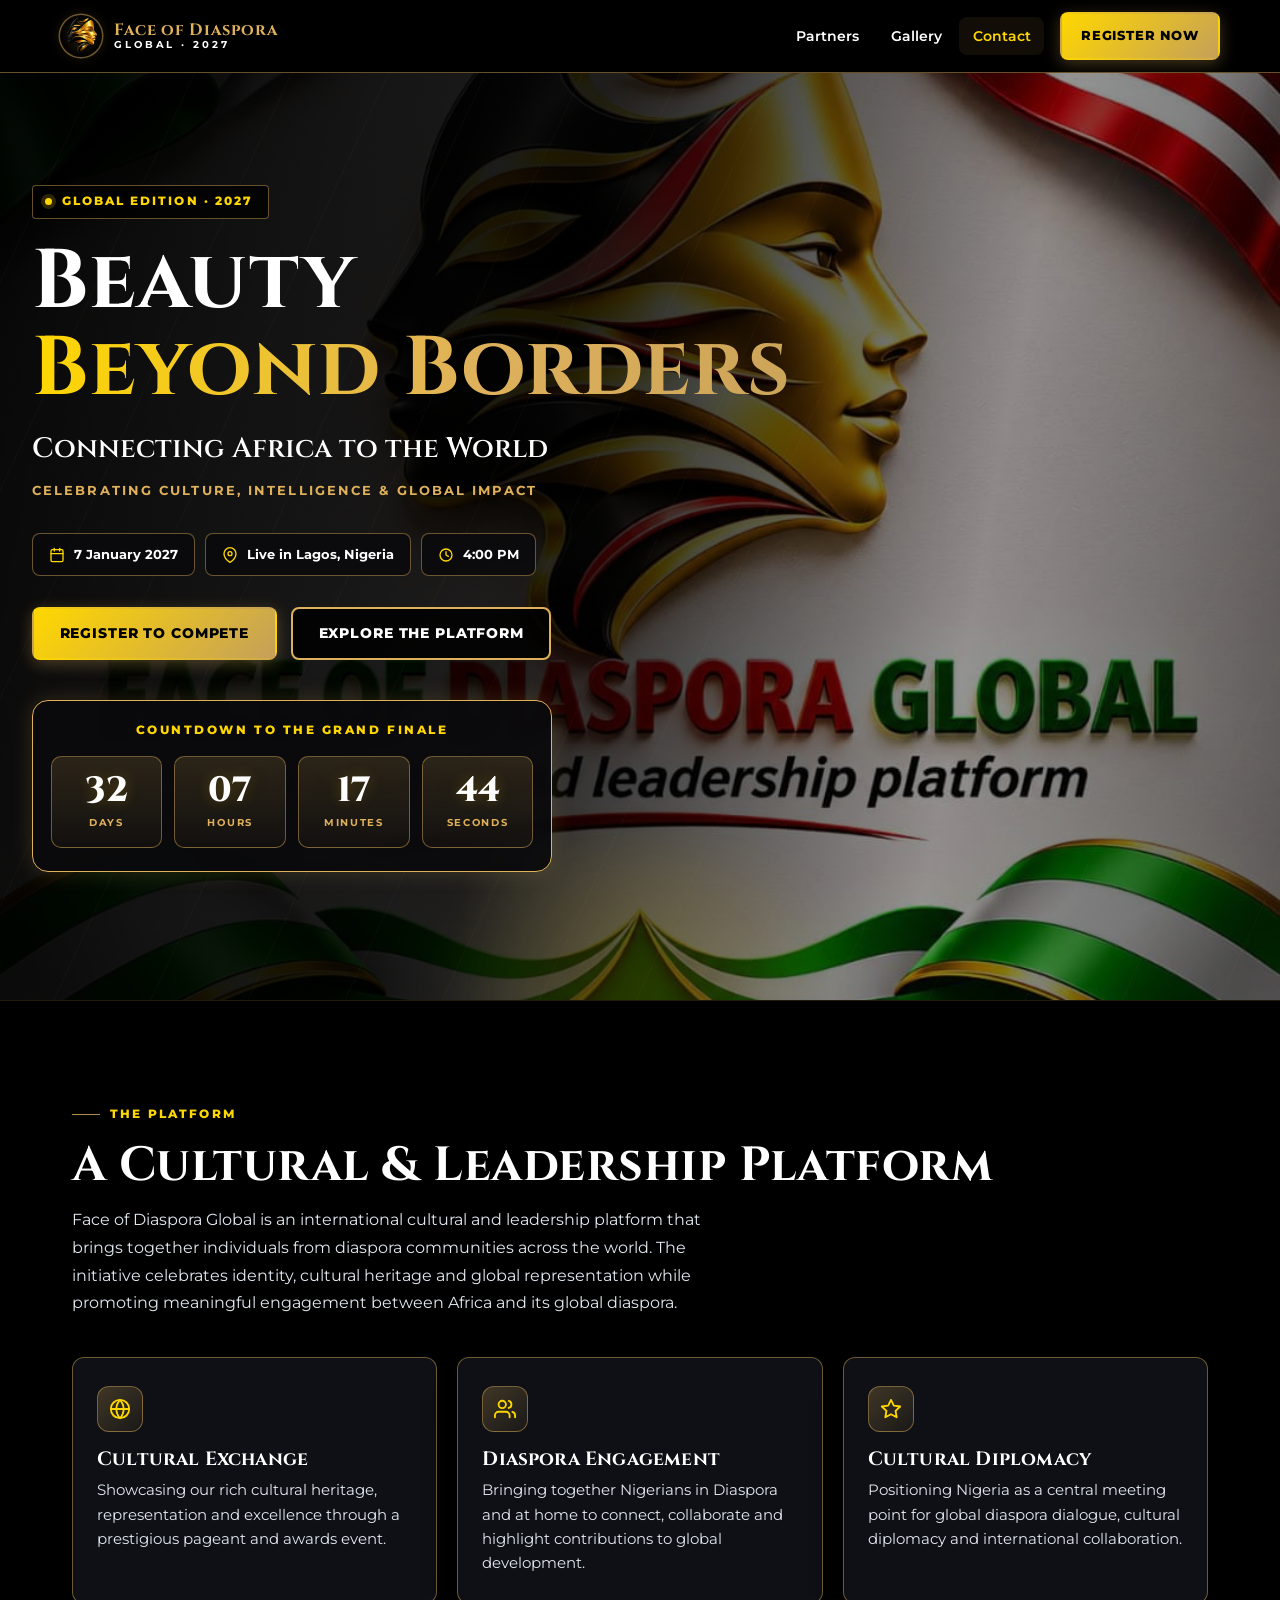
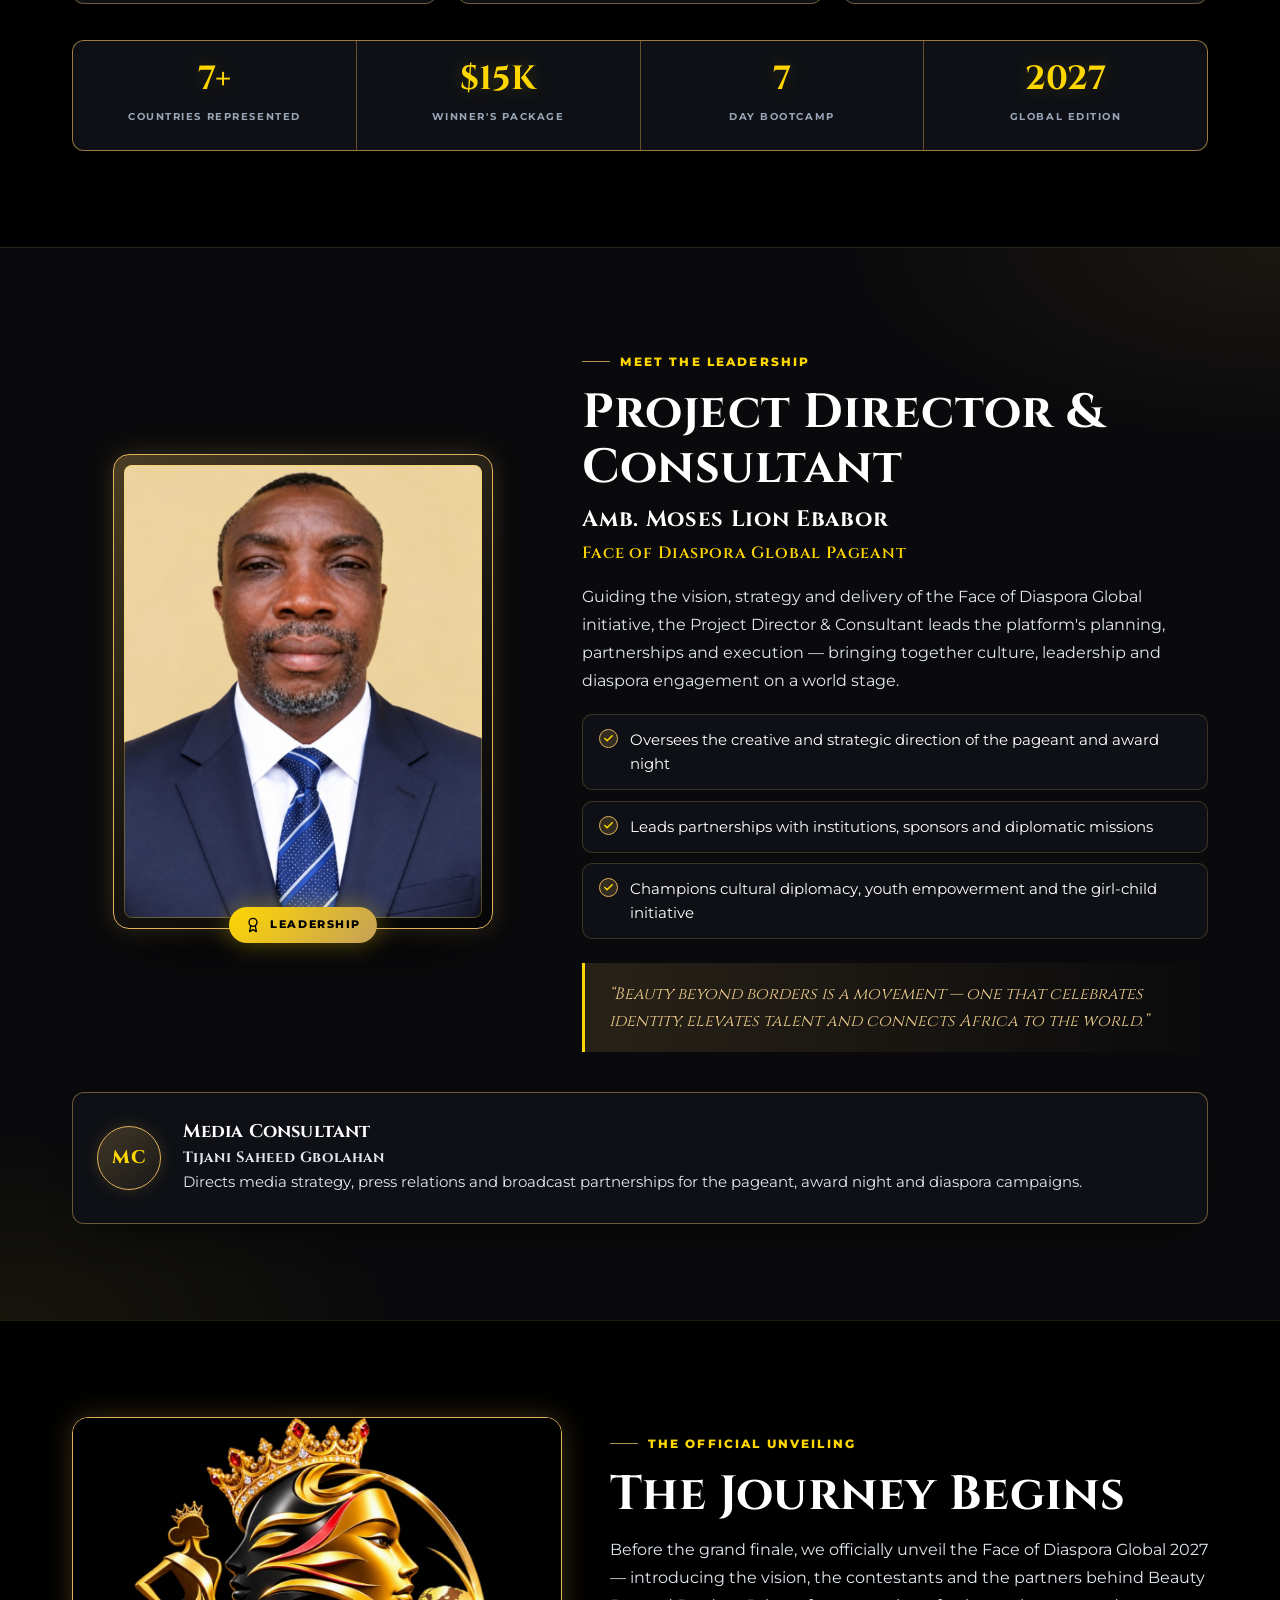
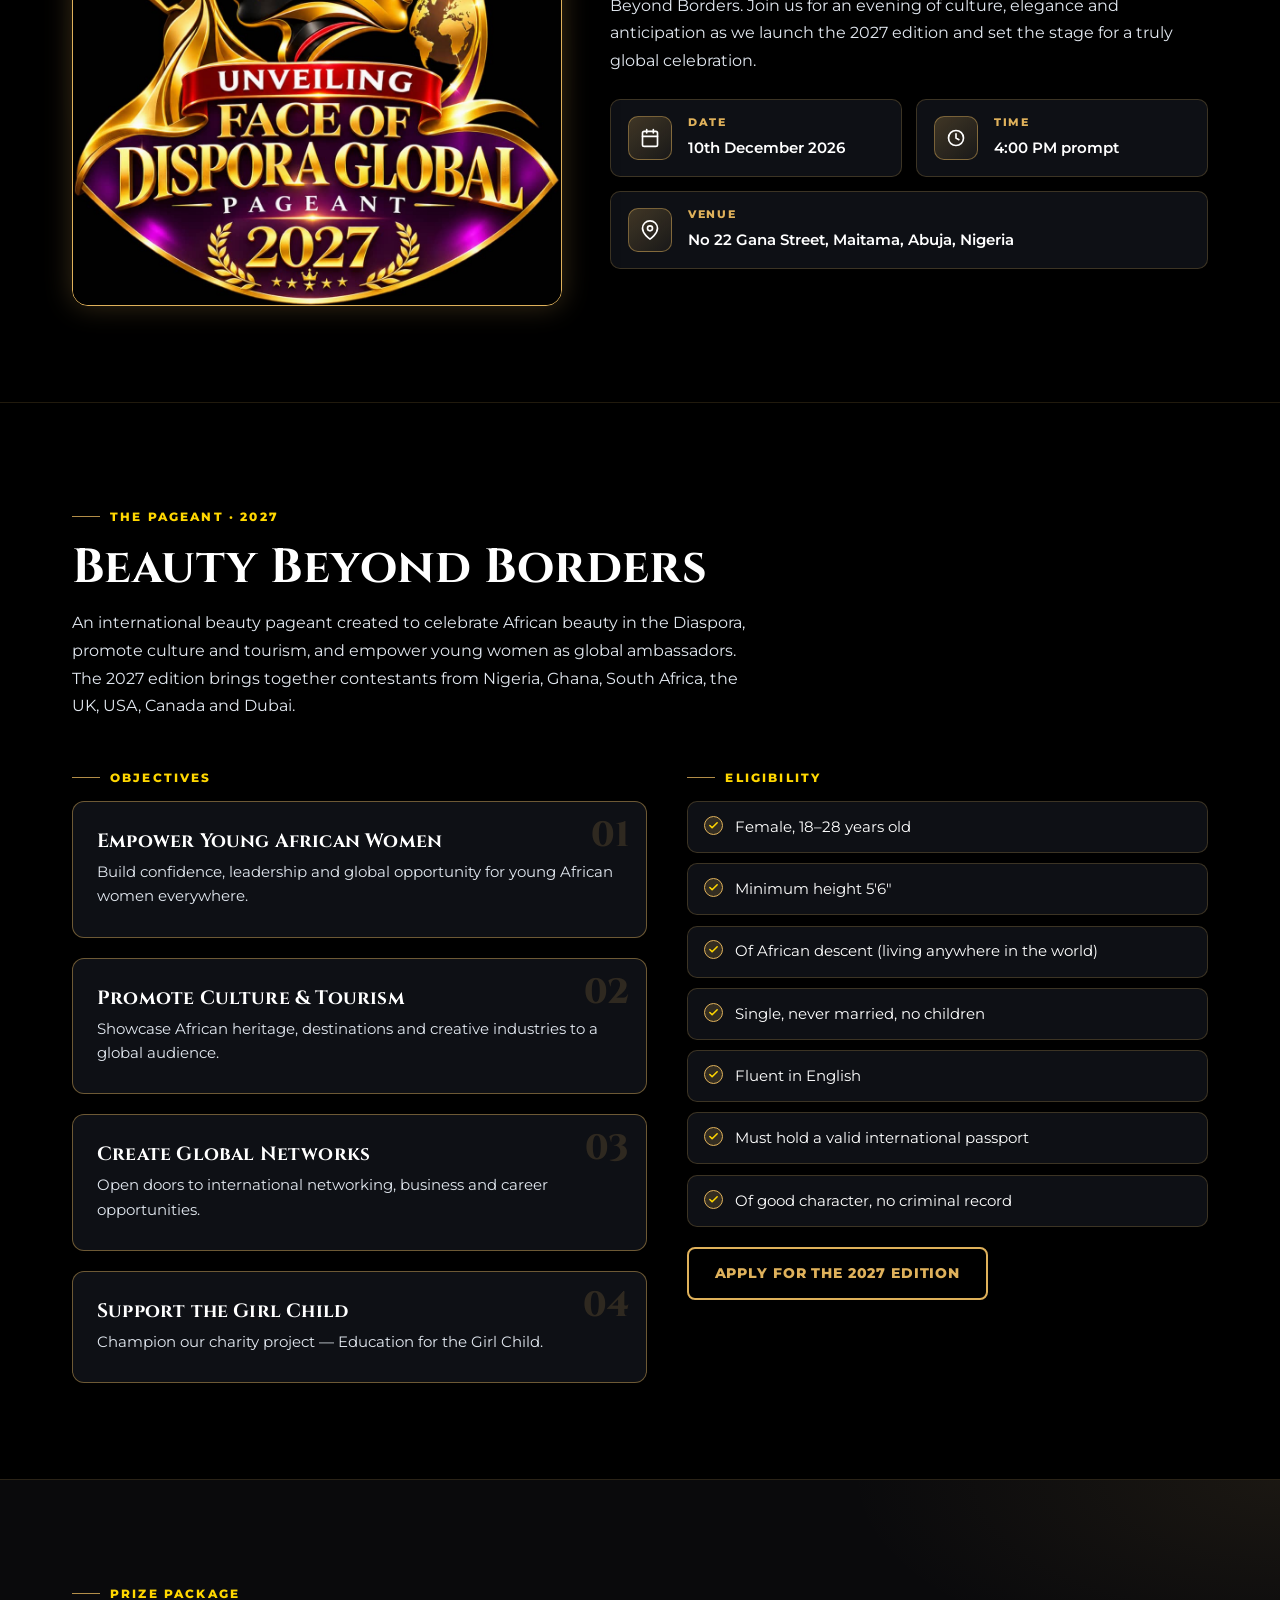
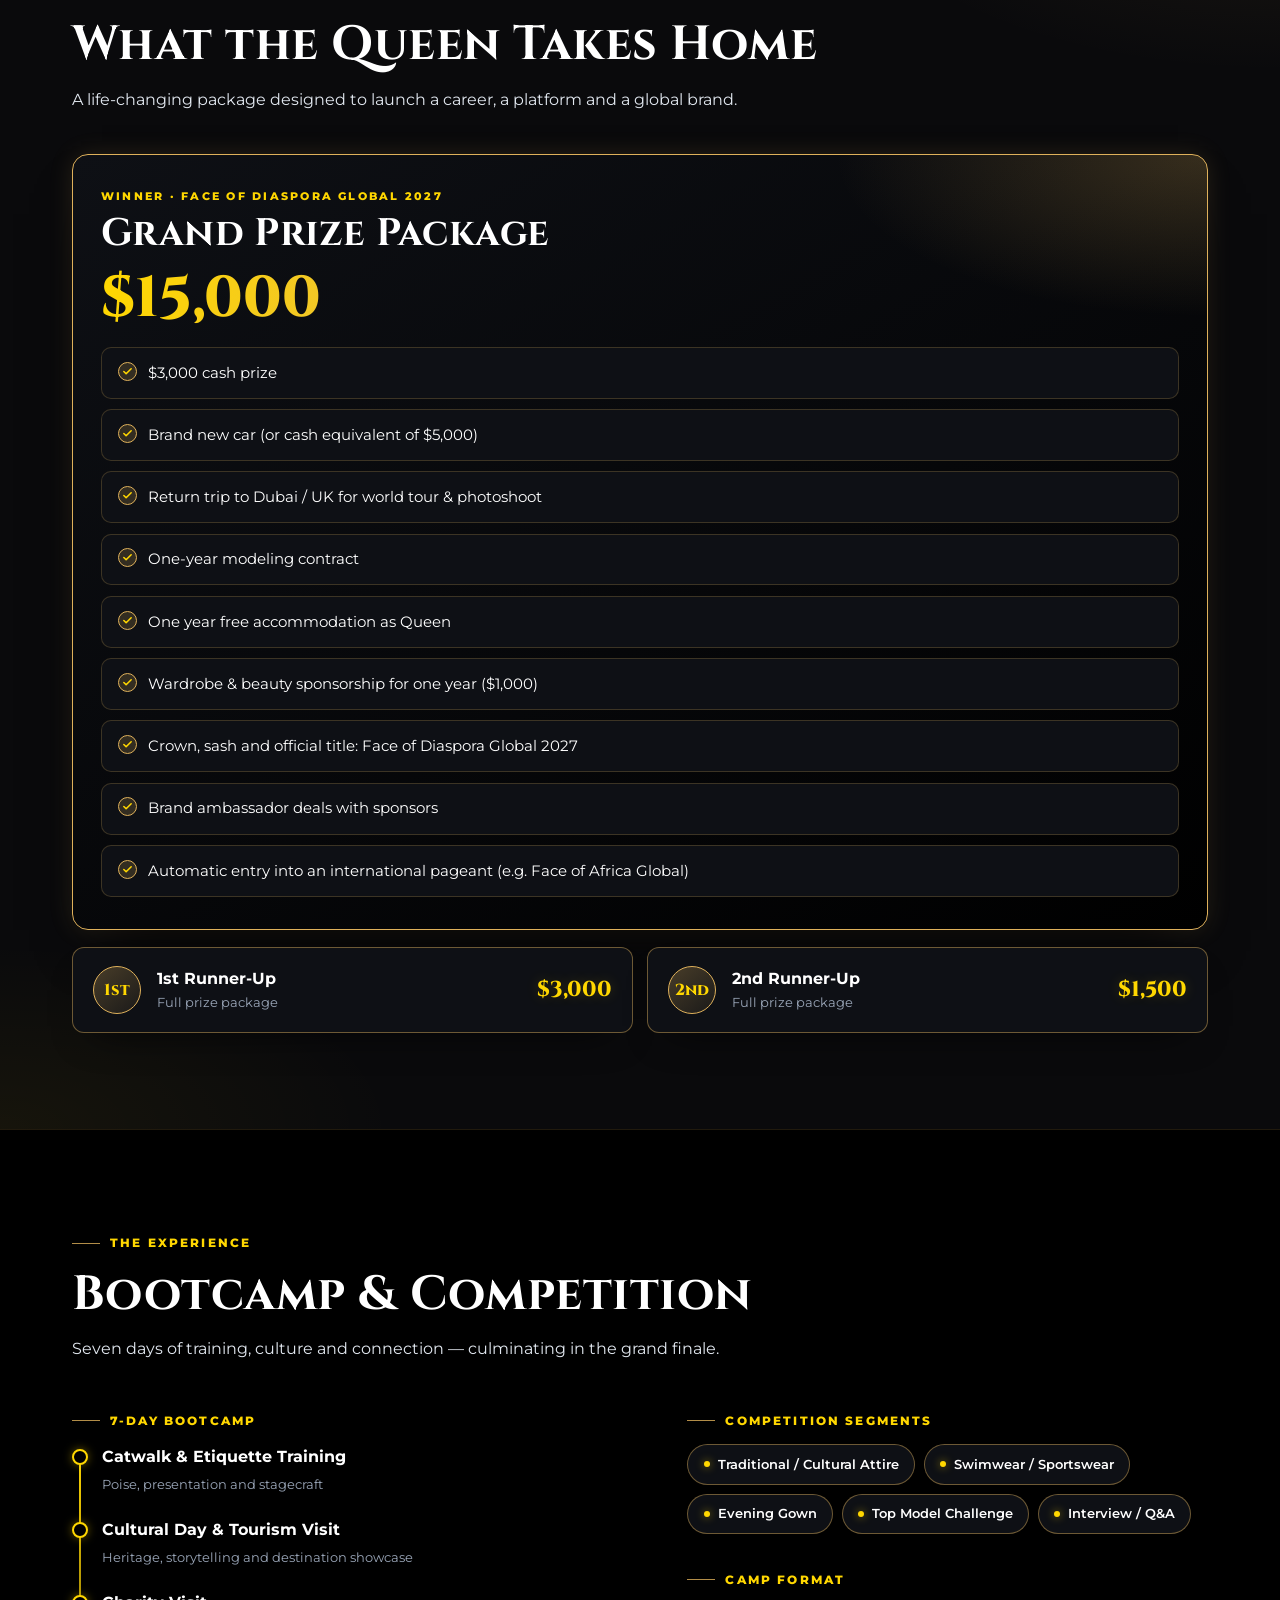
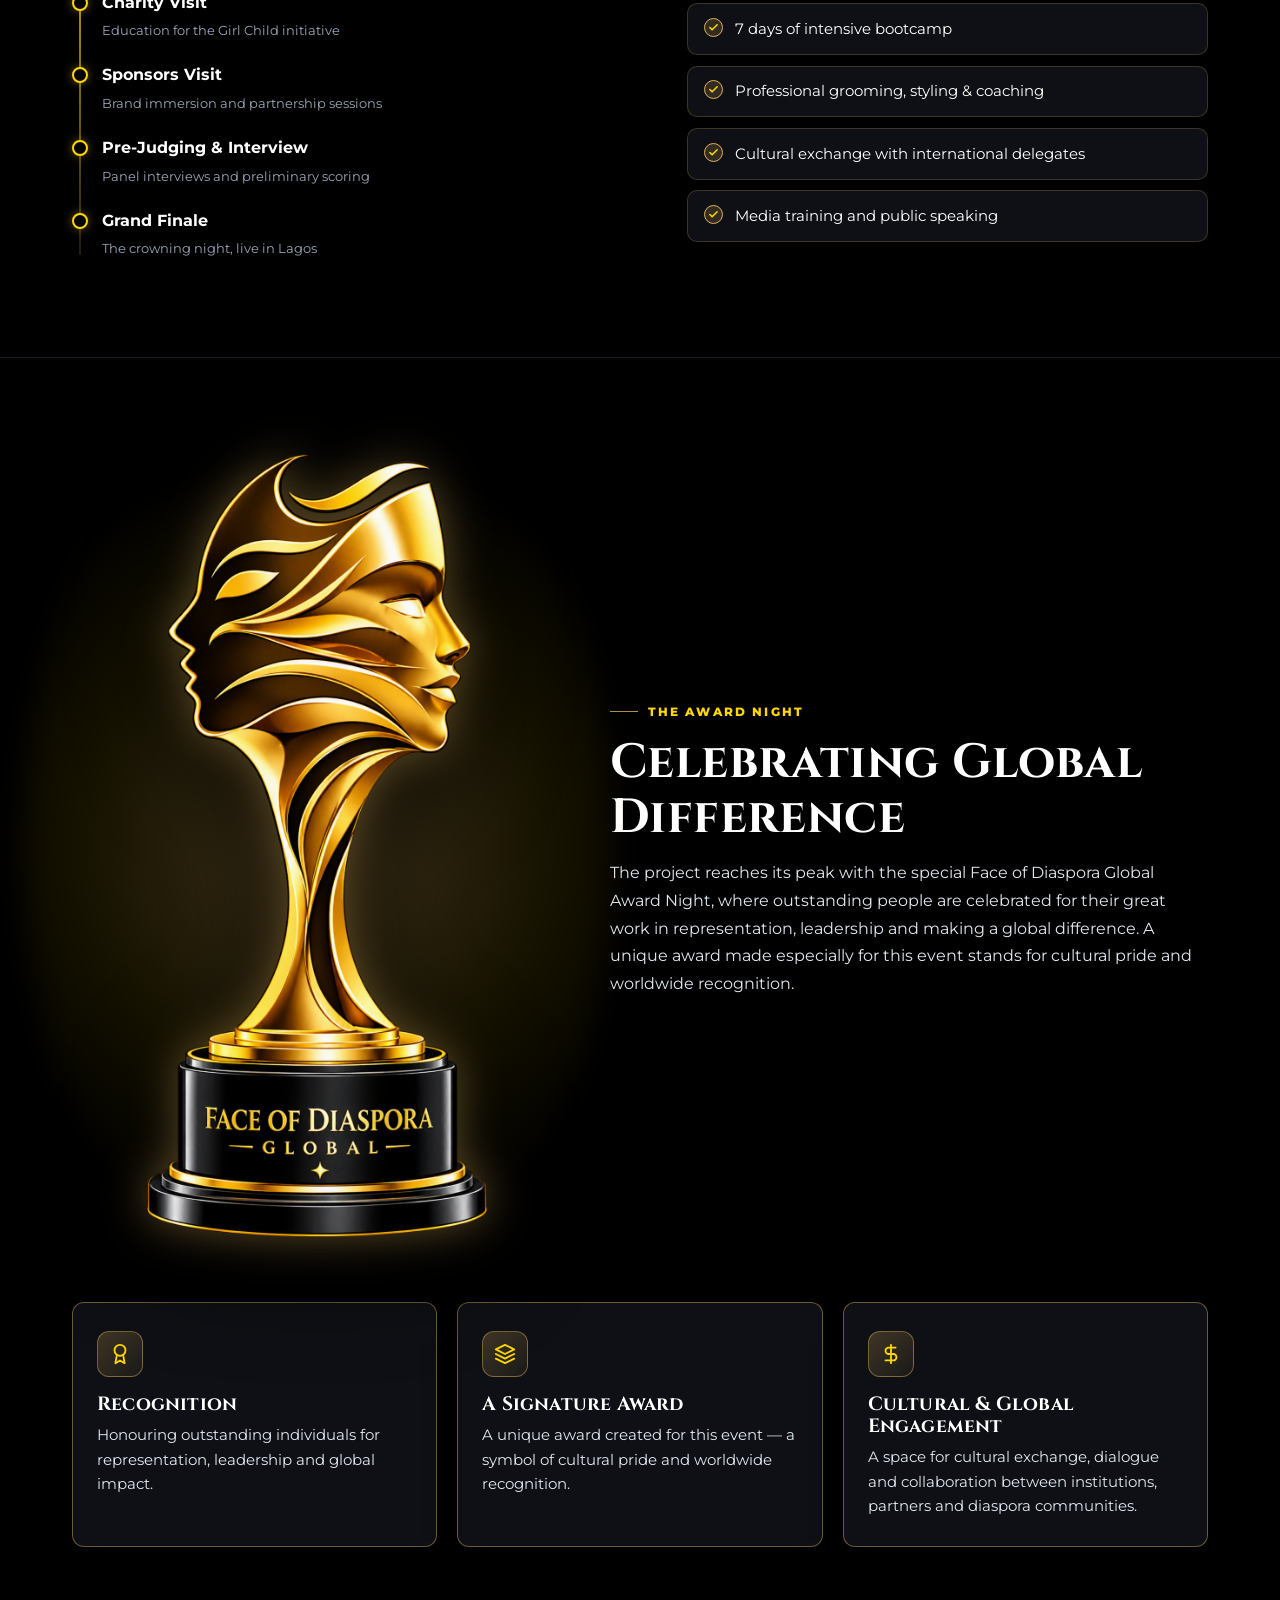
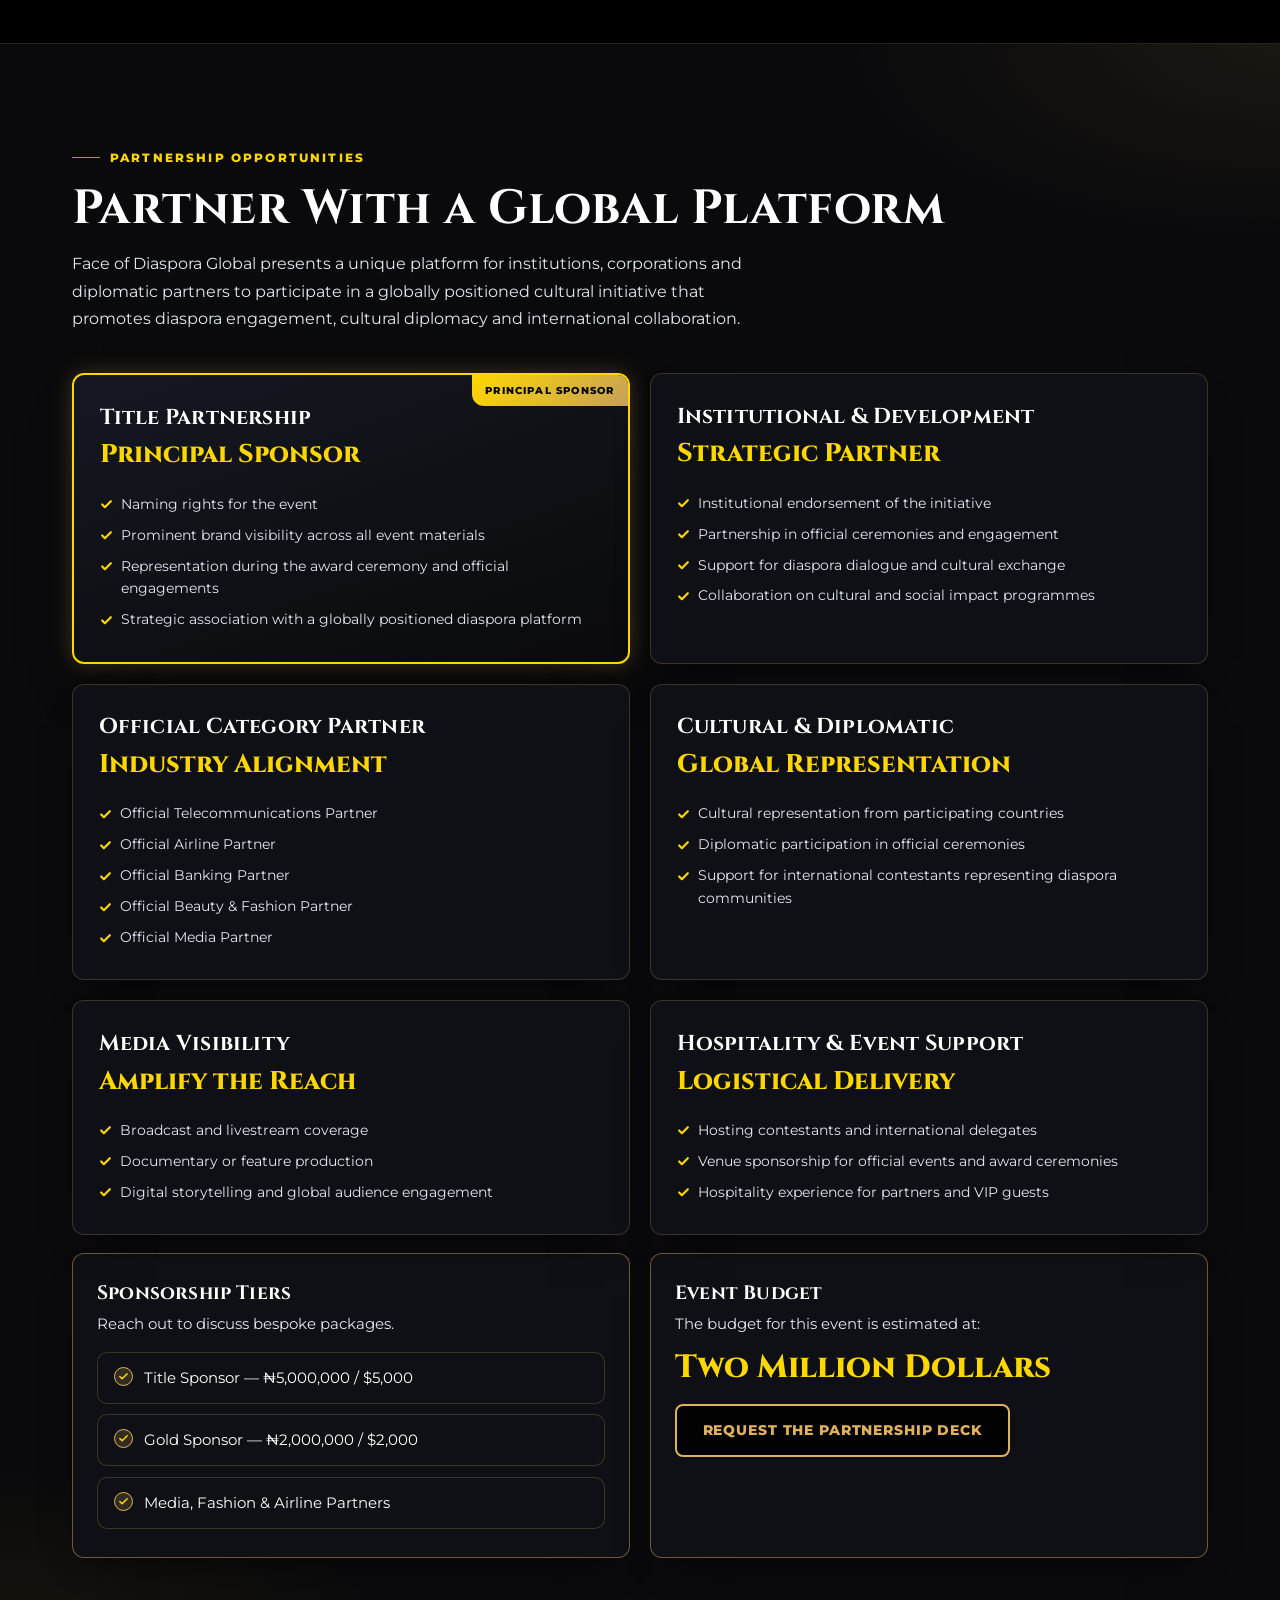
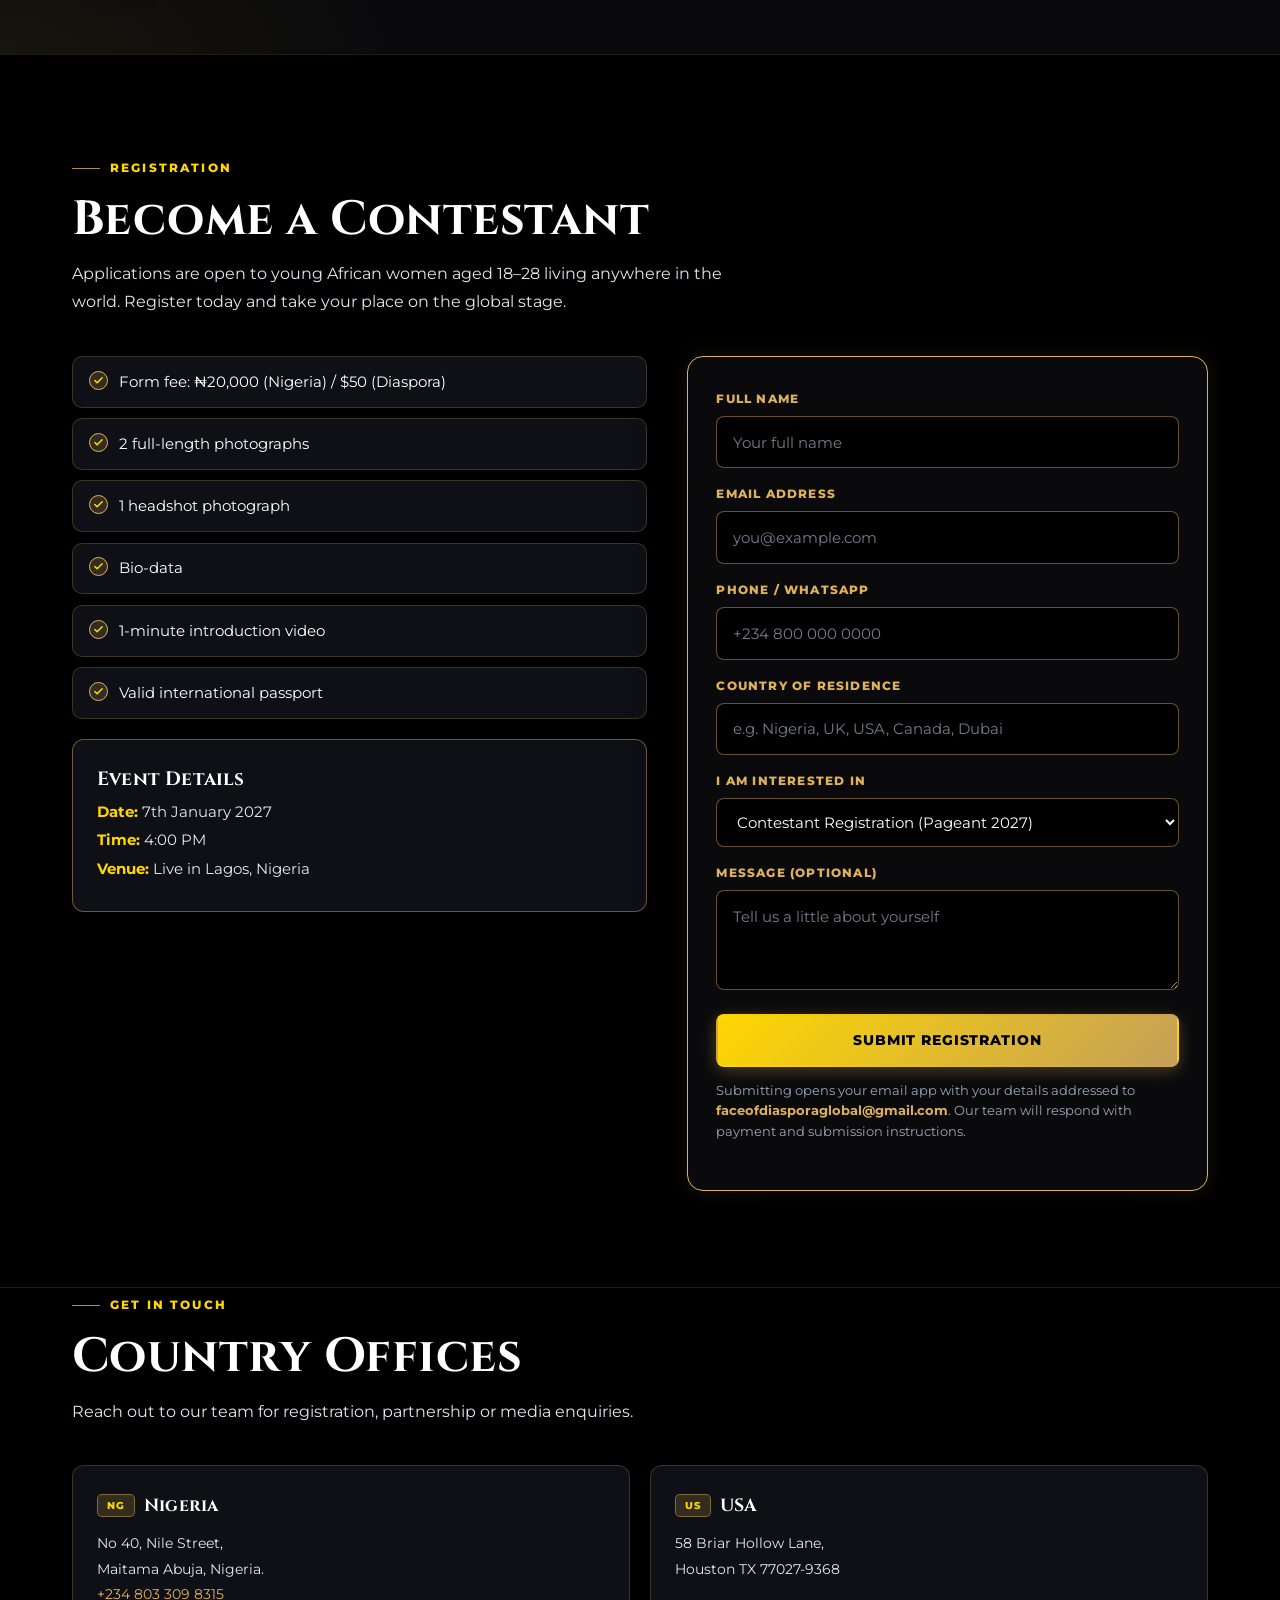
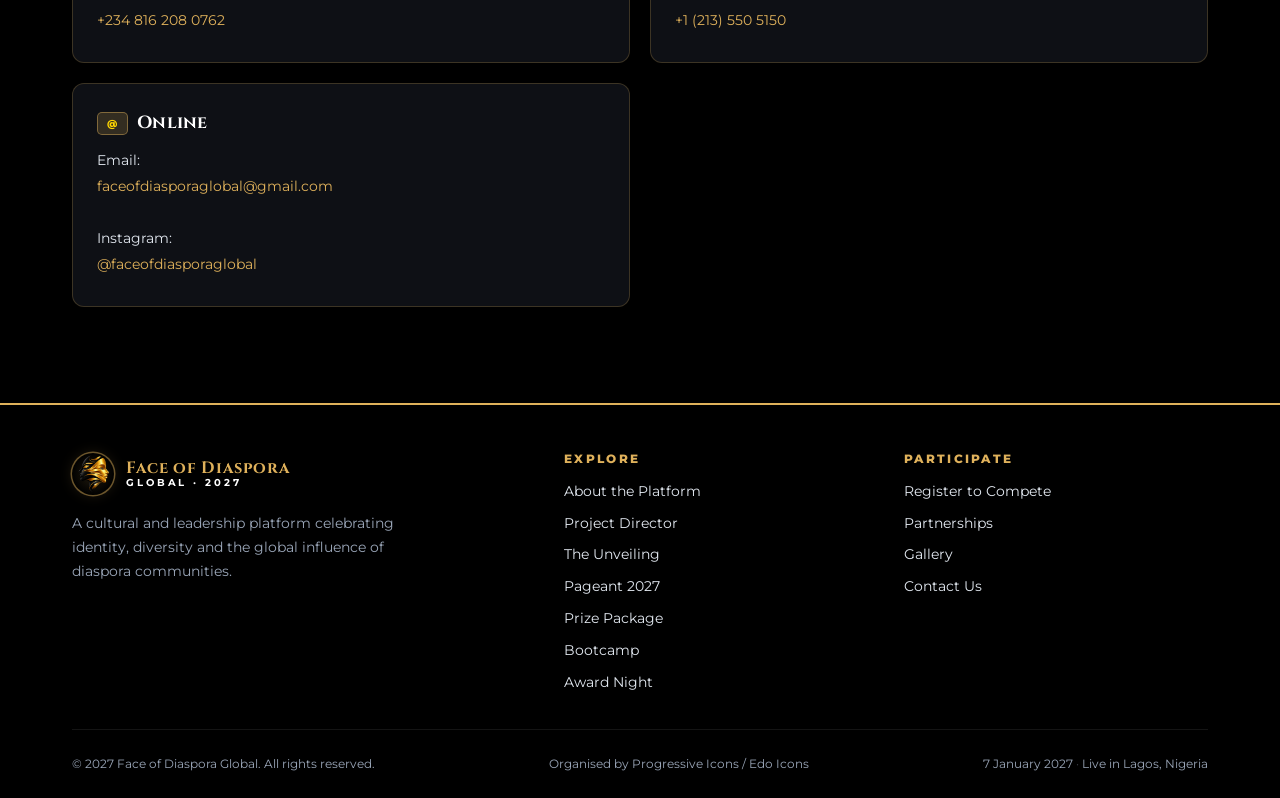
==== commit 9bcf3685: "Update index.html" ====
--- a/index.html
+++ b/index.html
@@ -274,8 +274,6 @@
             </div>
 
           </div>
-
-          <a class="btn btn-gold" href="#register">RSVP for the Unveiling</a>
         </div>
 
       </div>
@@ -767,4 +765,4 @@
 
 <script src="js/main.js" defer></script>
 </body>
-</html>+</html>
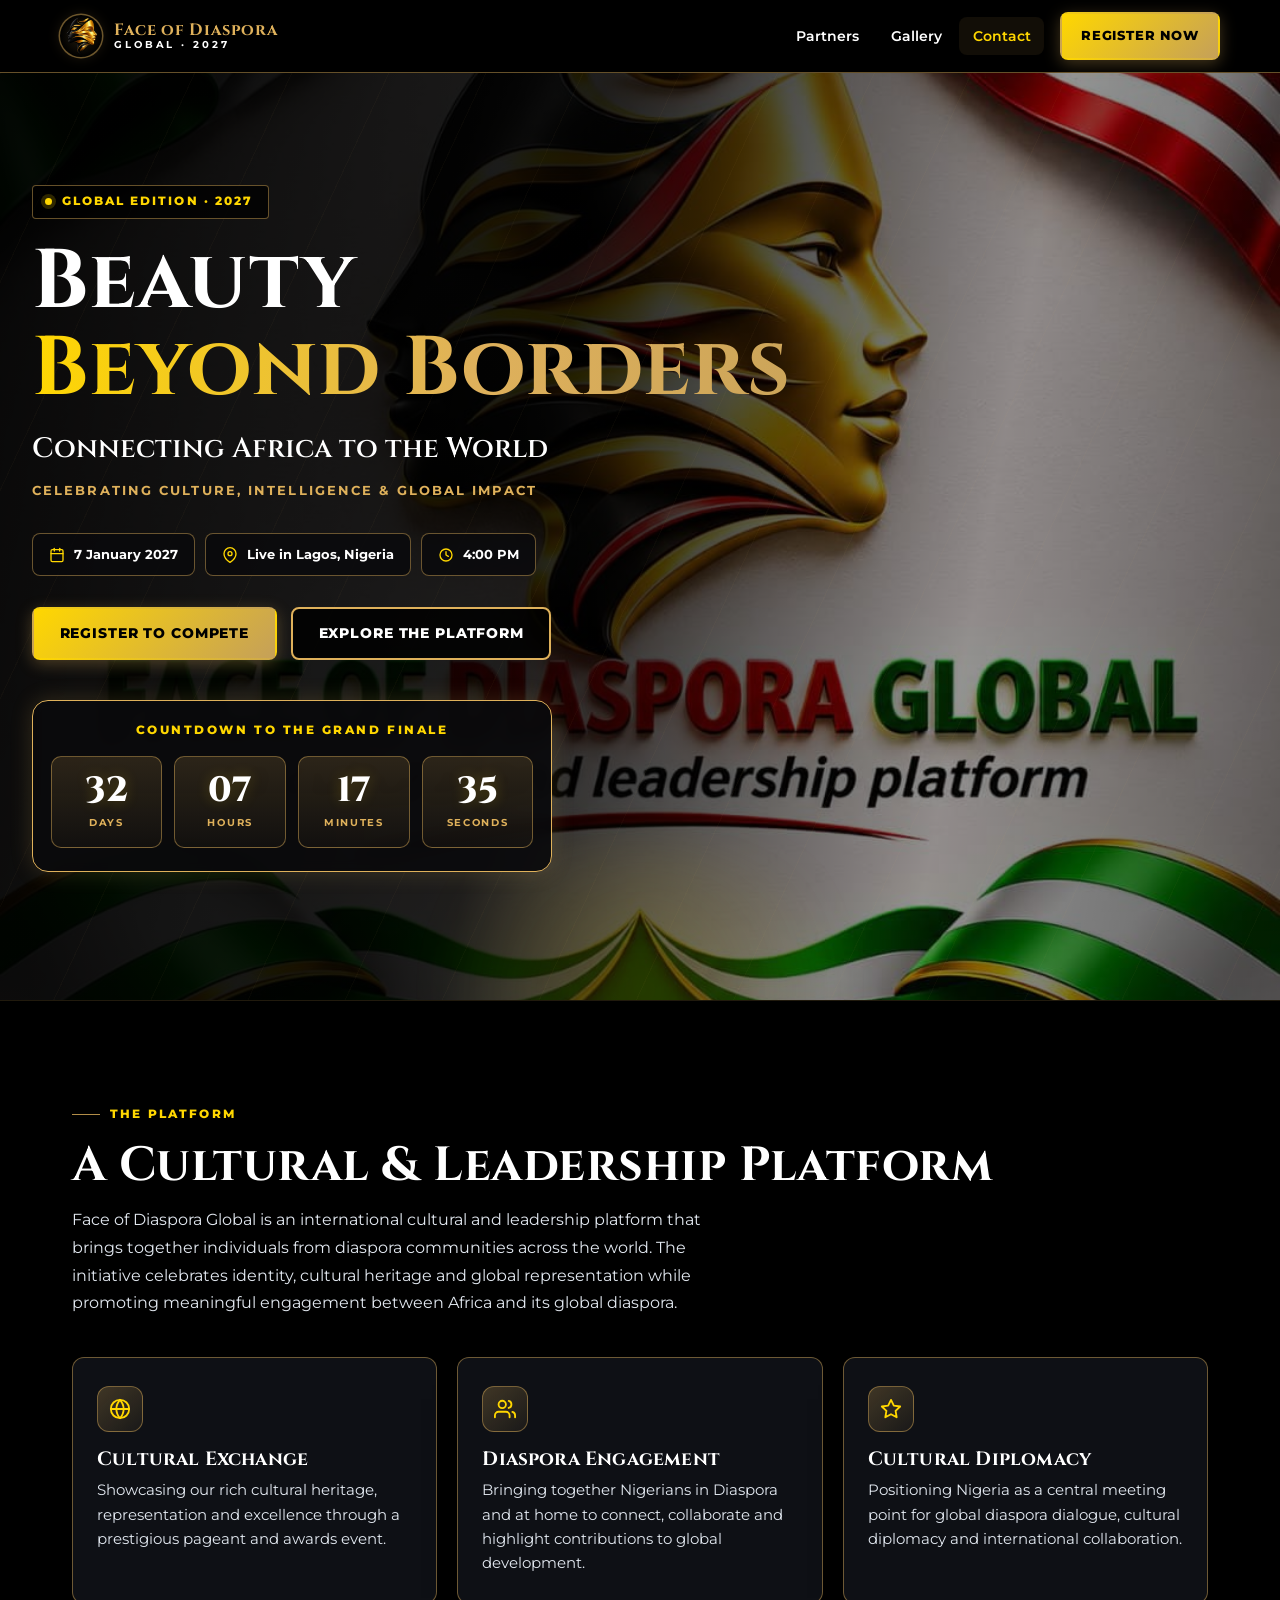
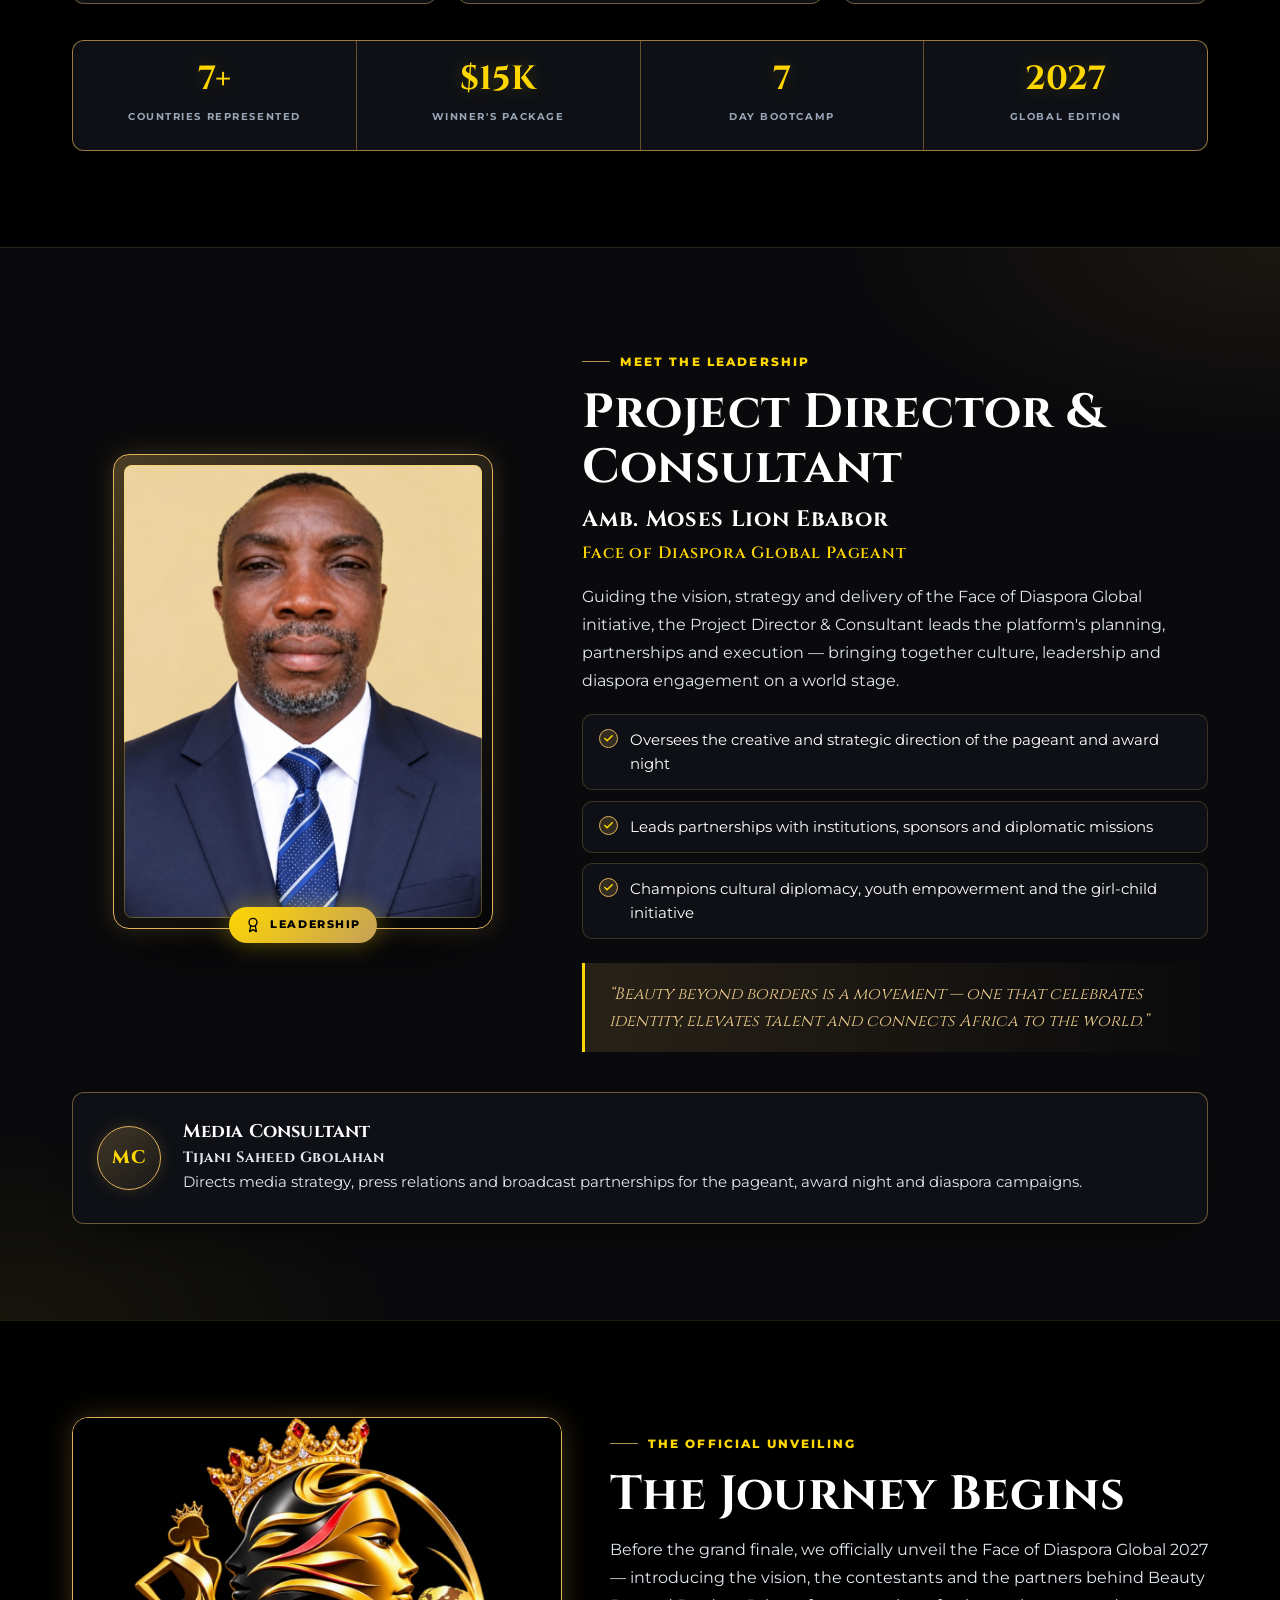
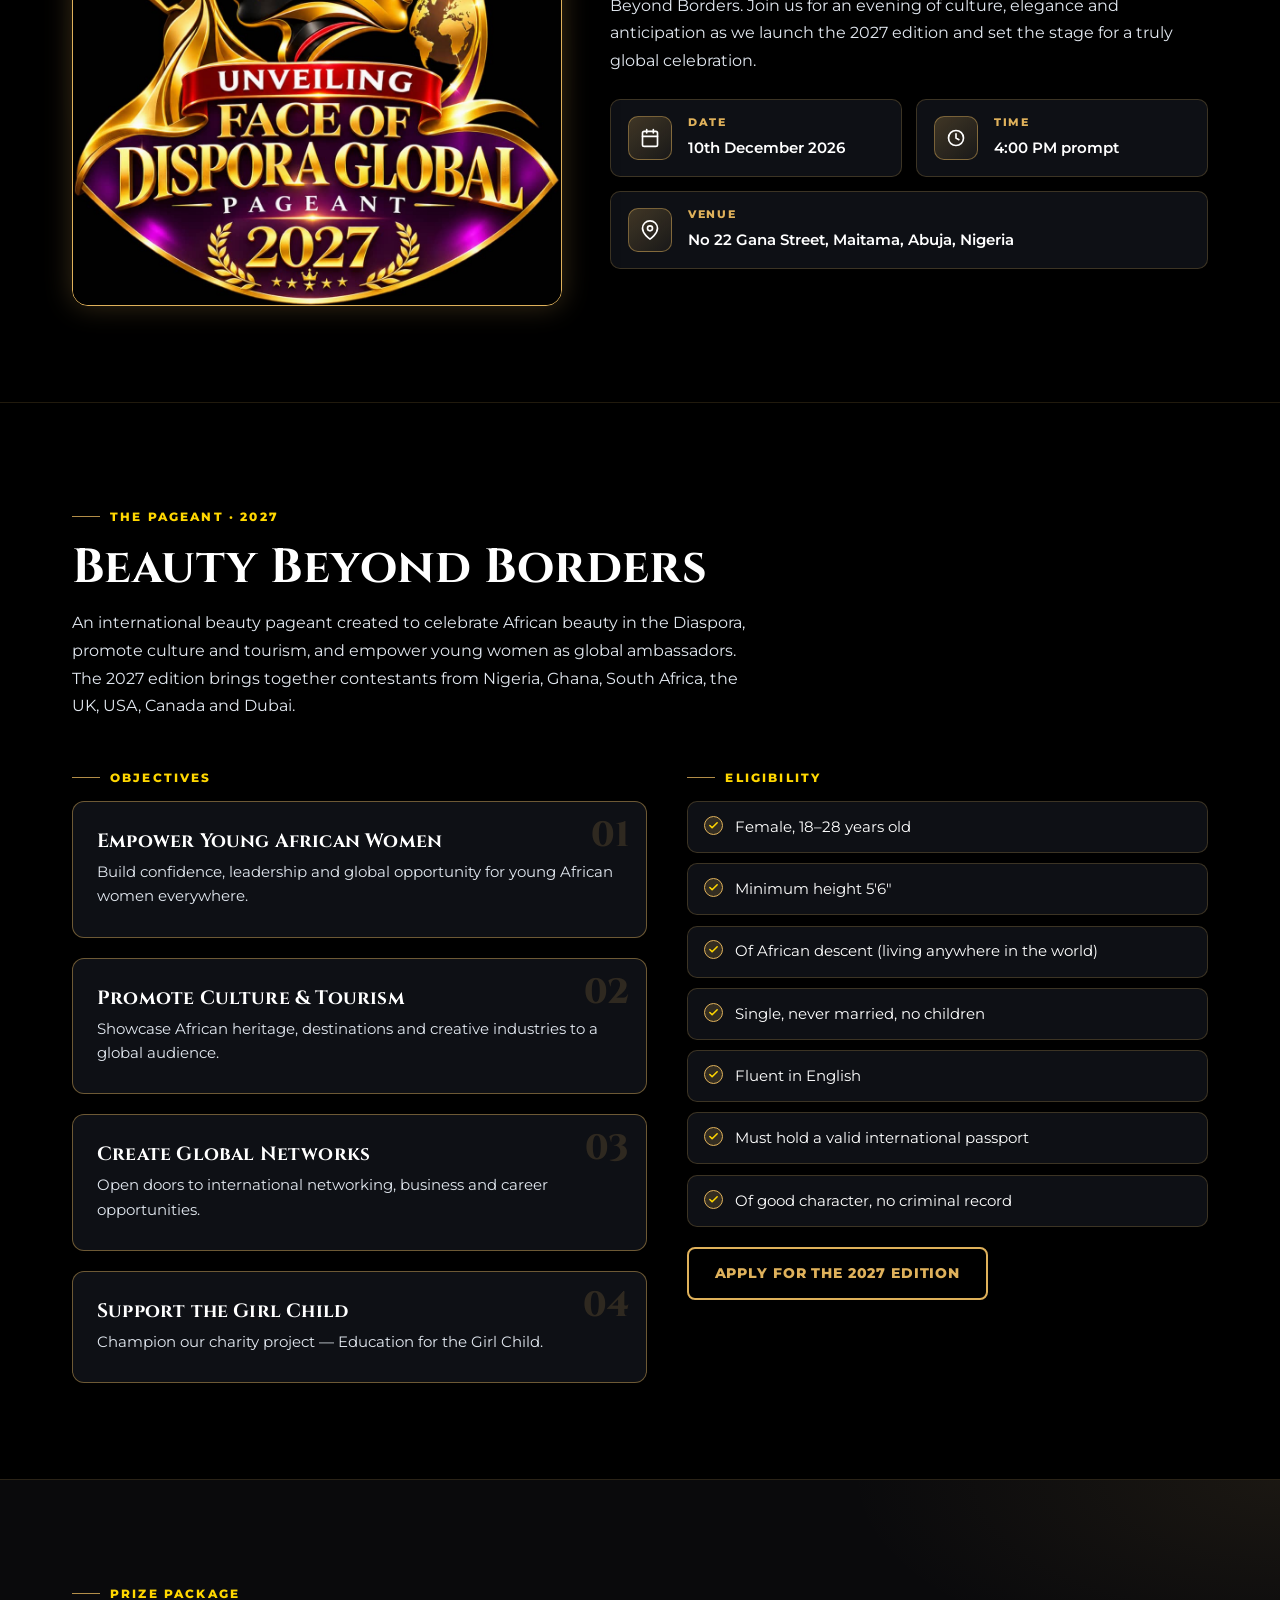
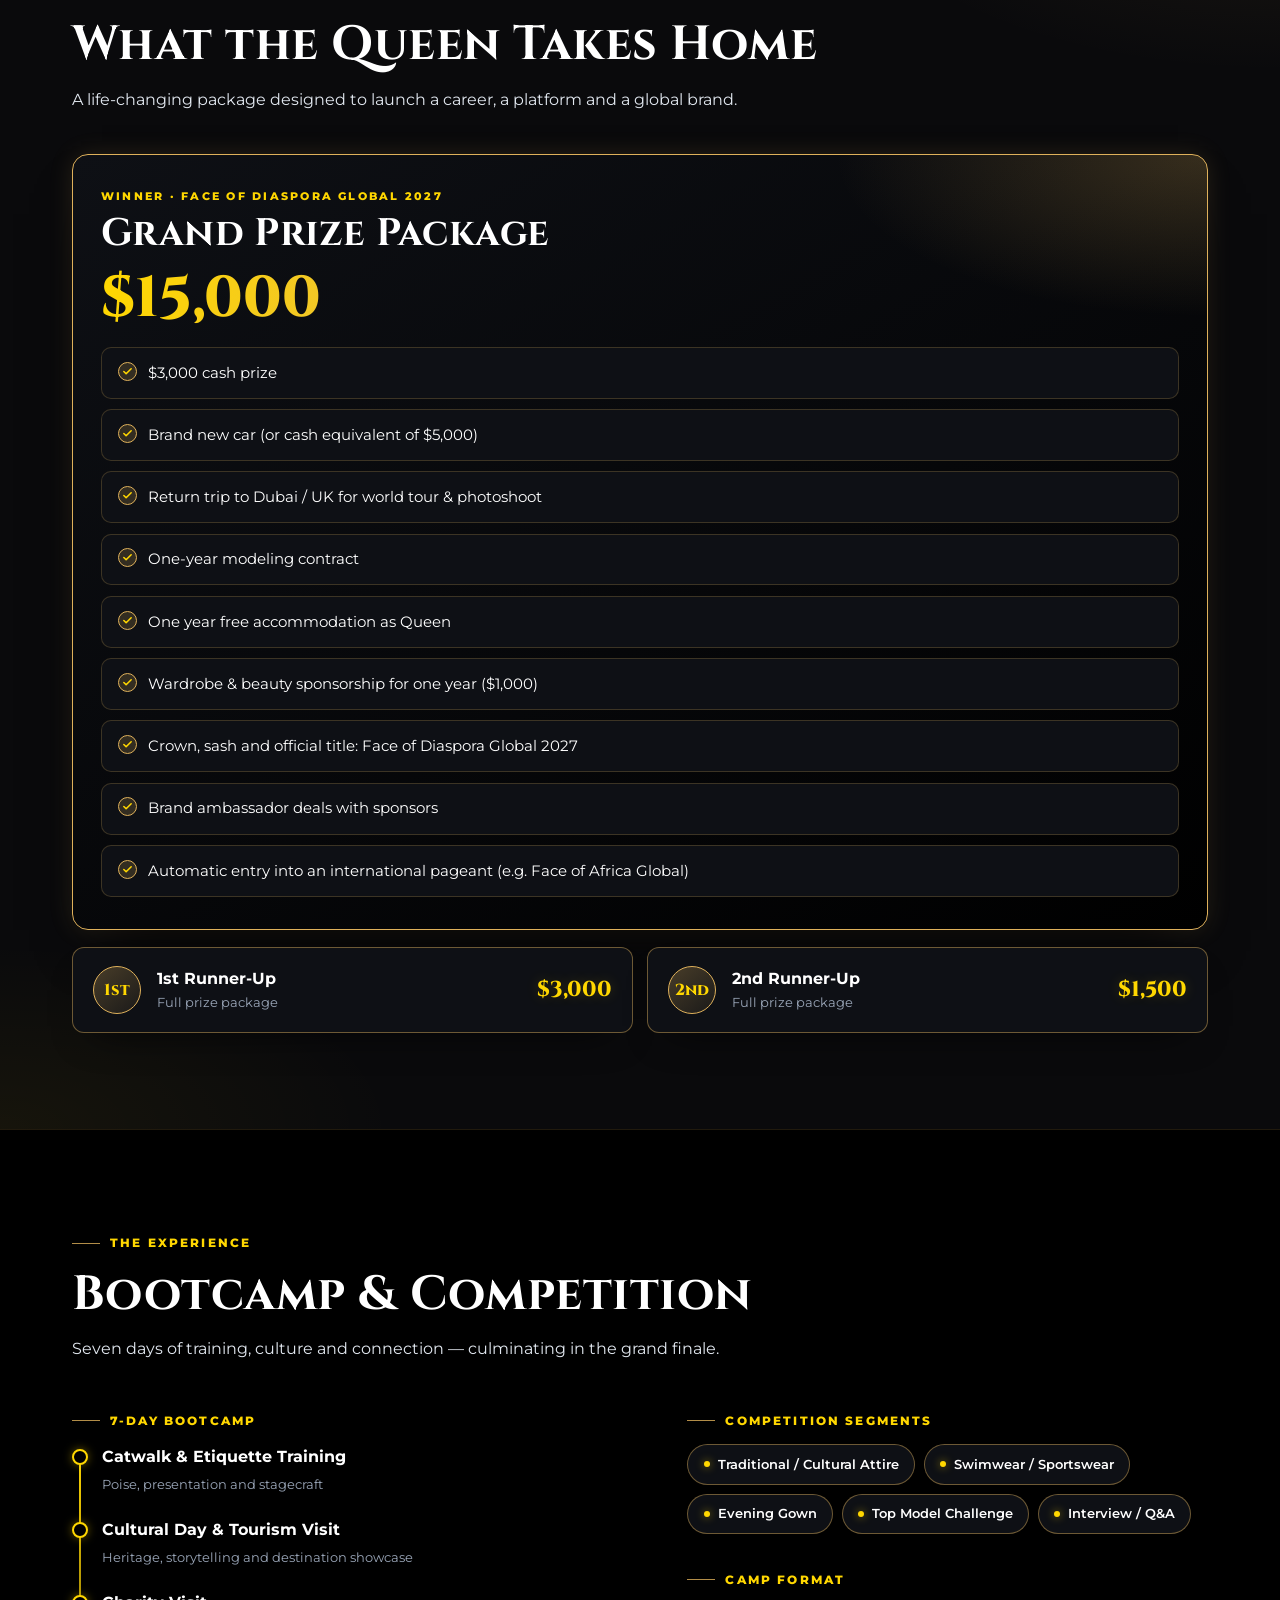
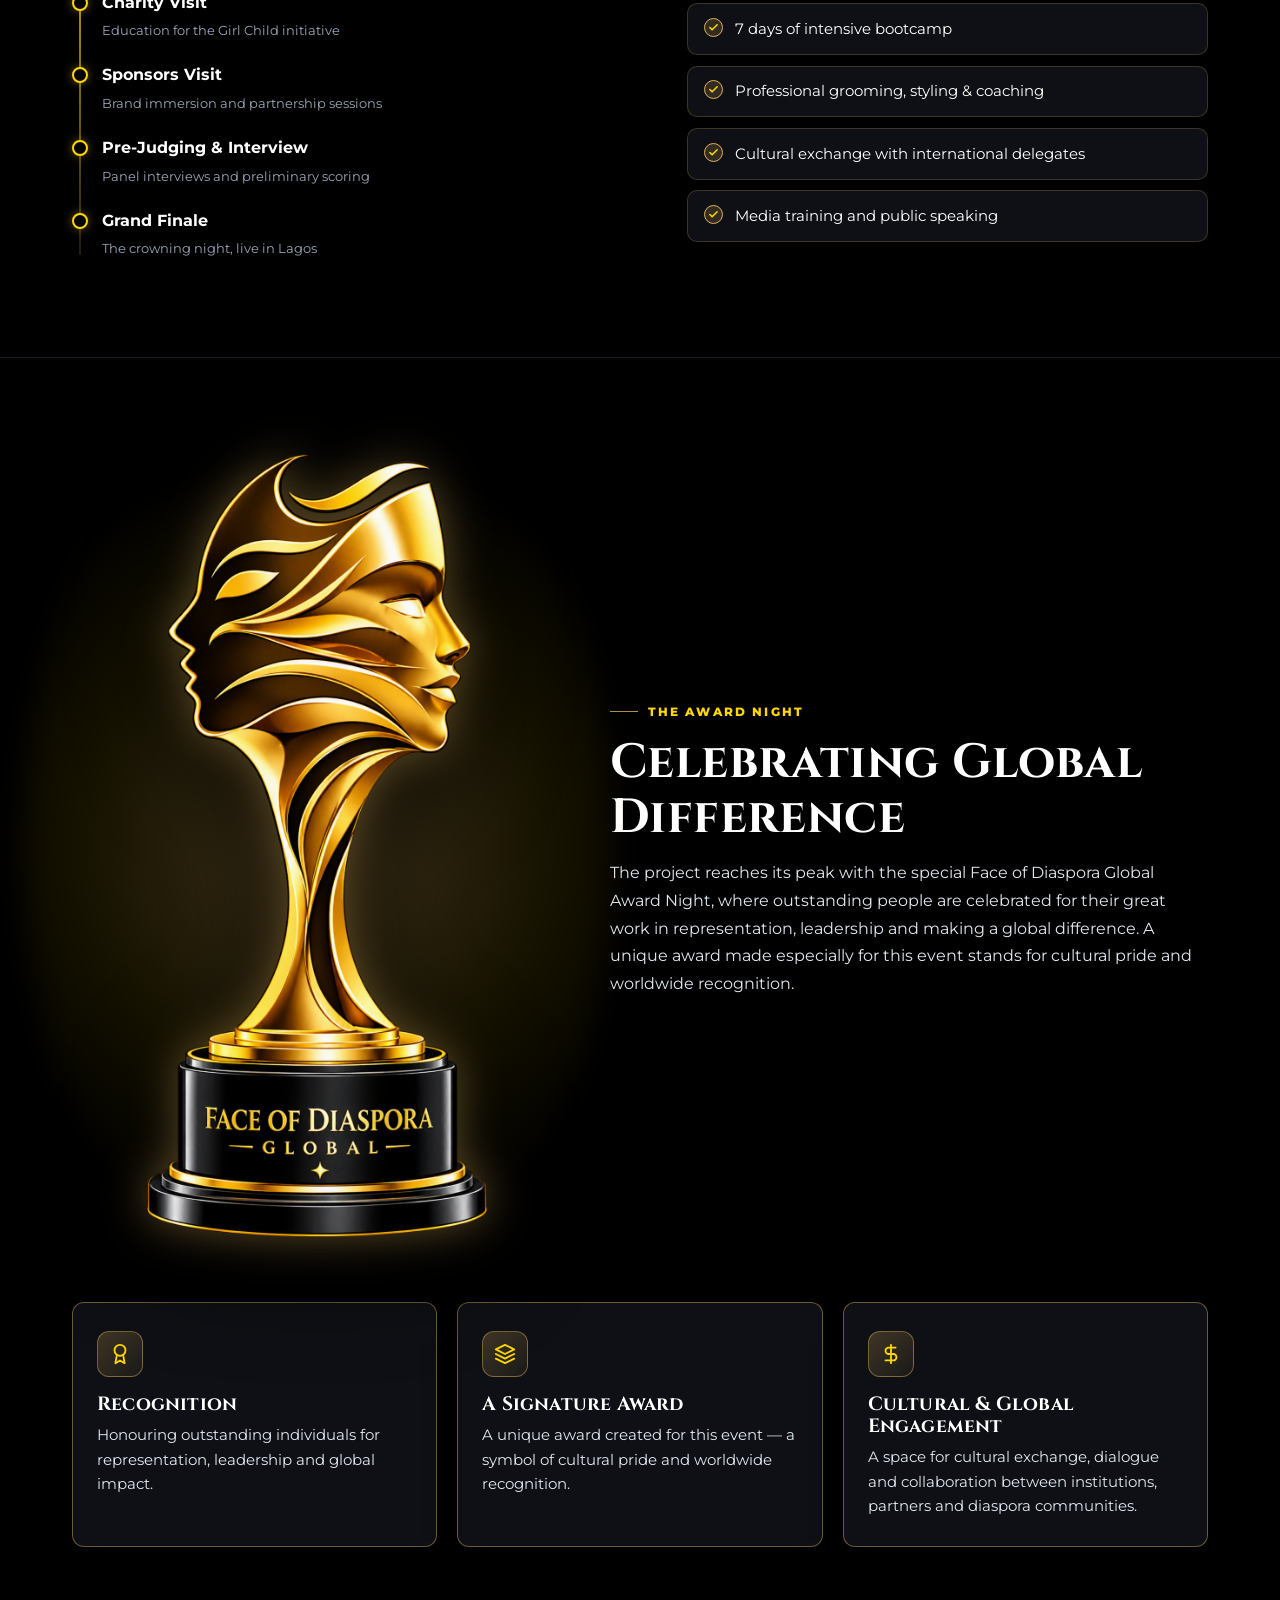
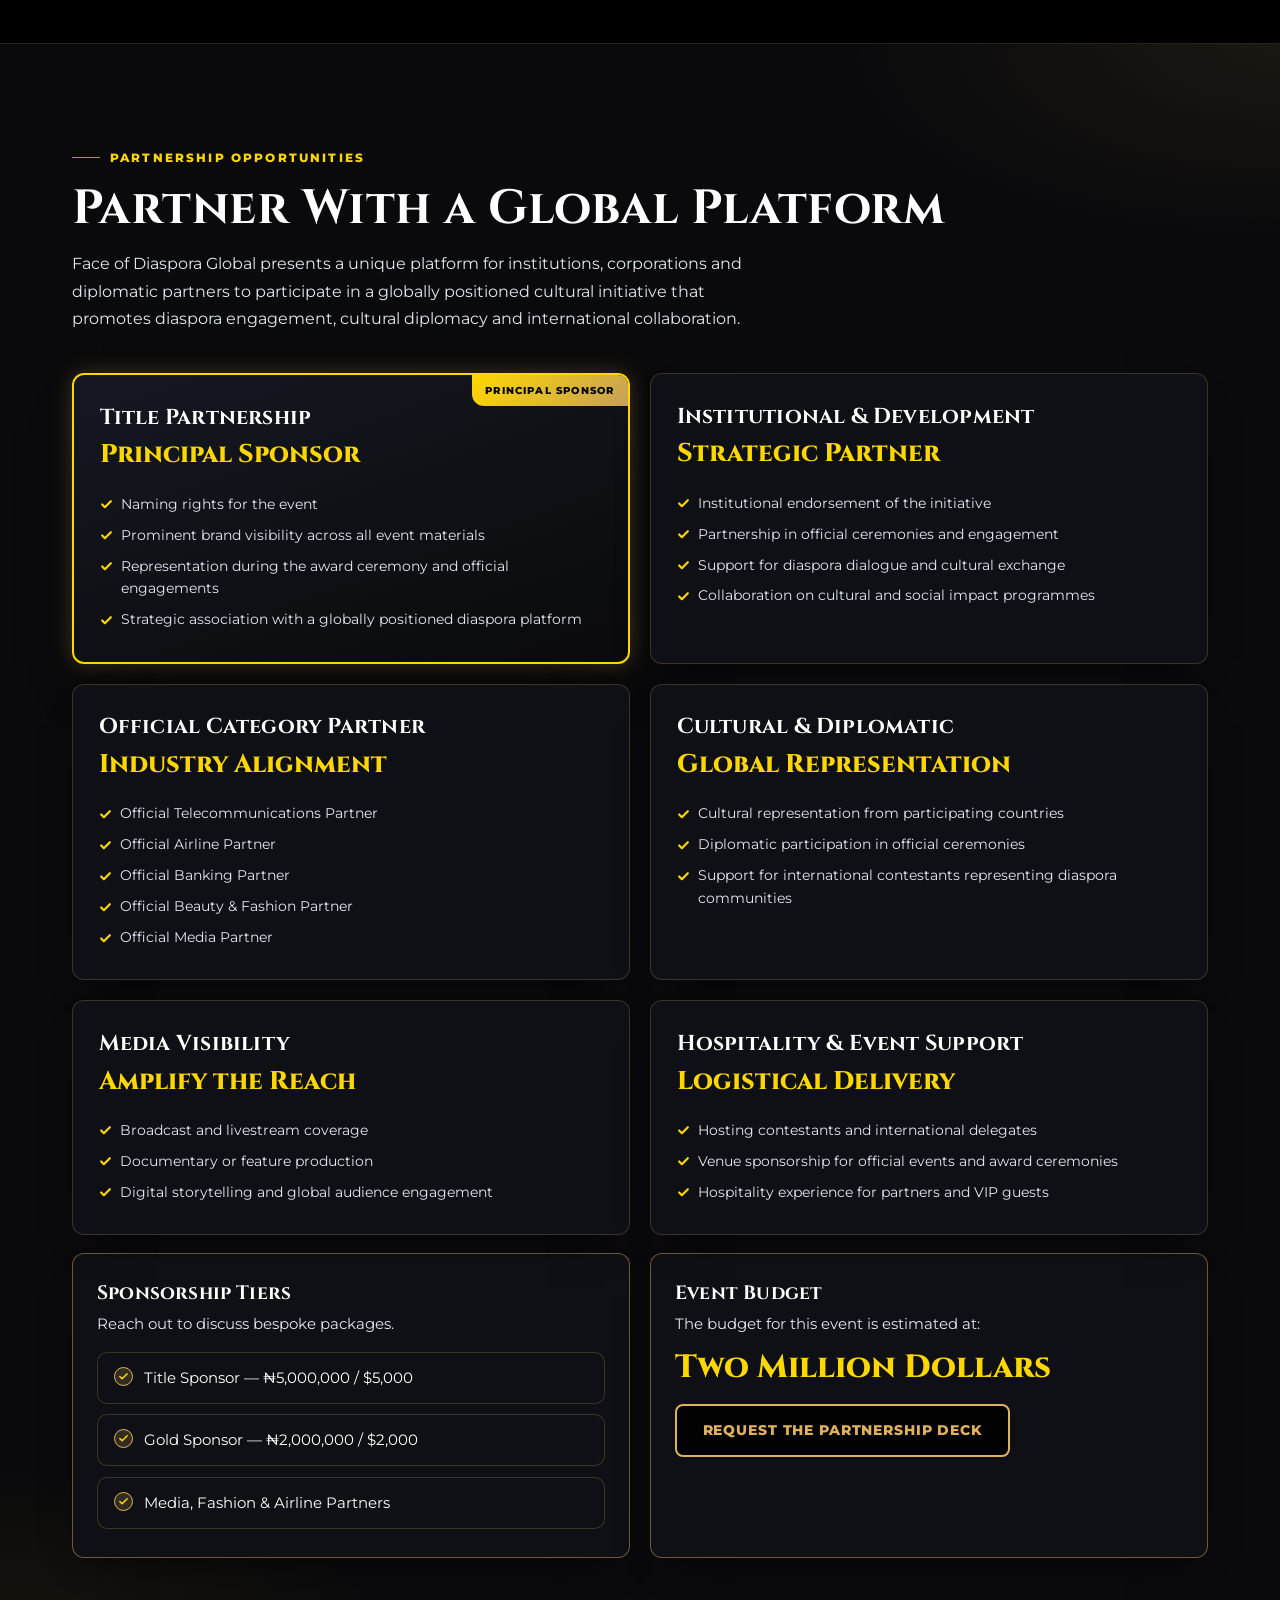
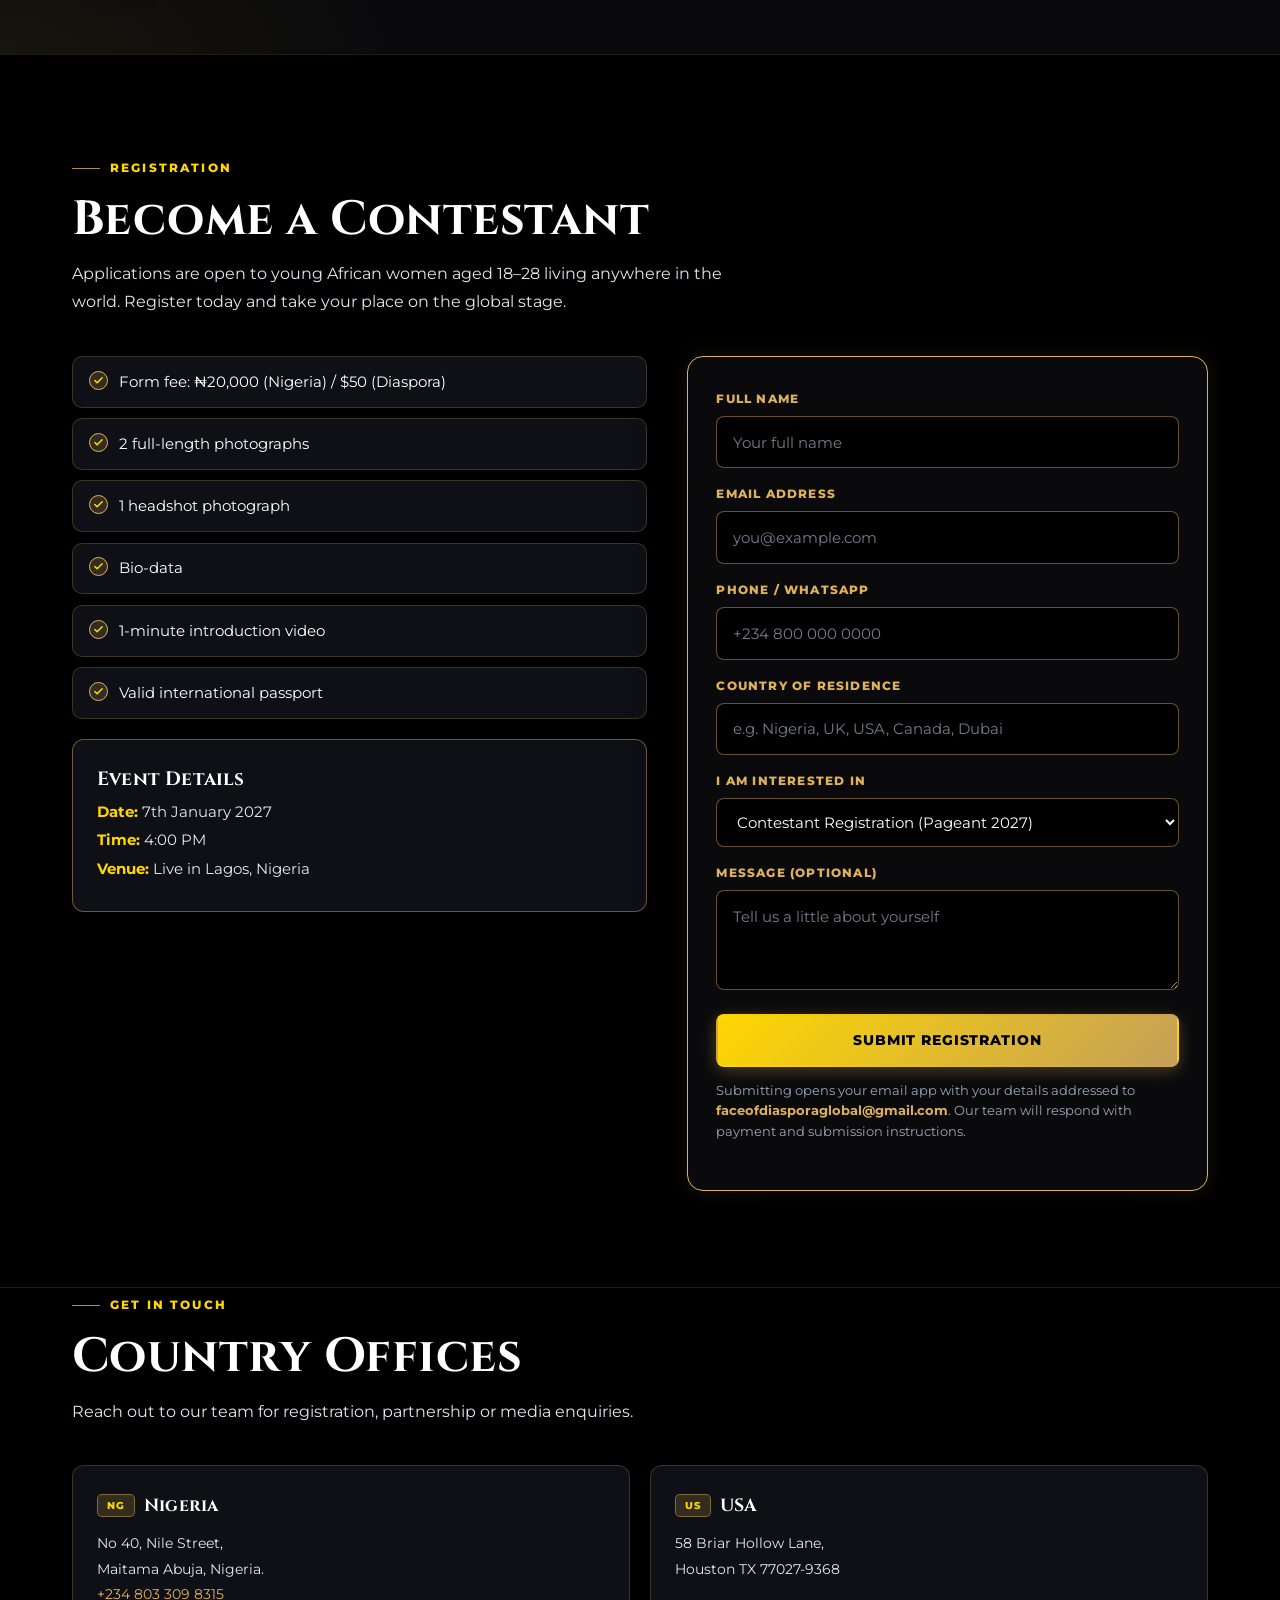
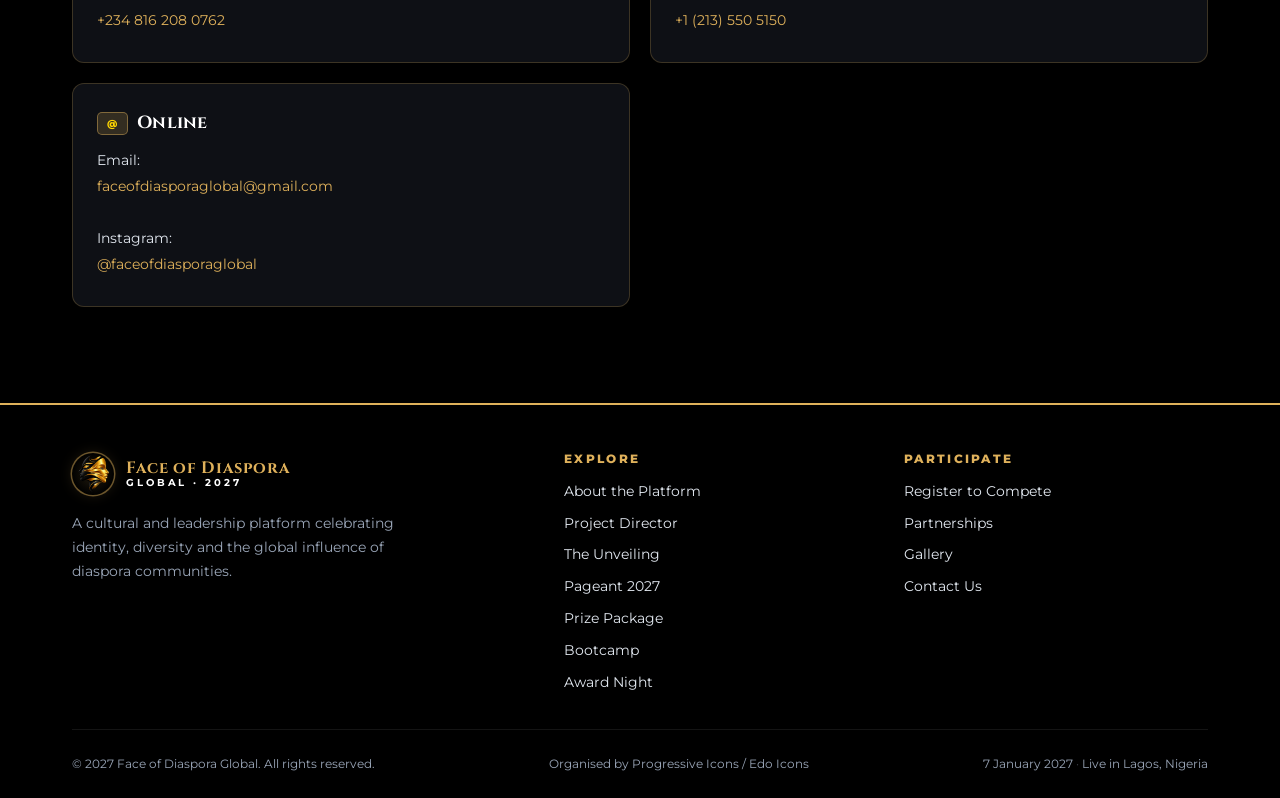
==== commit 23dc7e89: "updated links" ====
--- a/index.html
+++ b/index.html
@@ -765,4 +765,4 @@
 
 <script src="js/main.js" defer></script>
 </body>
-</html>
+</html>
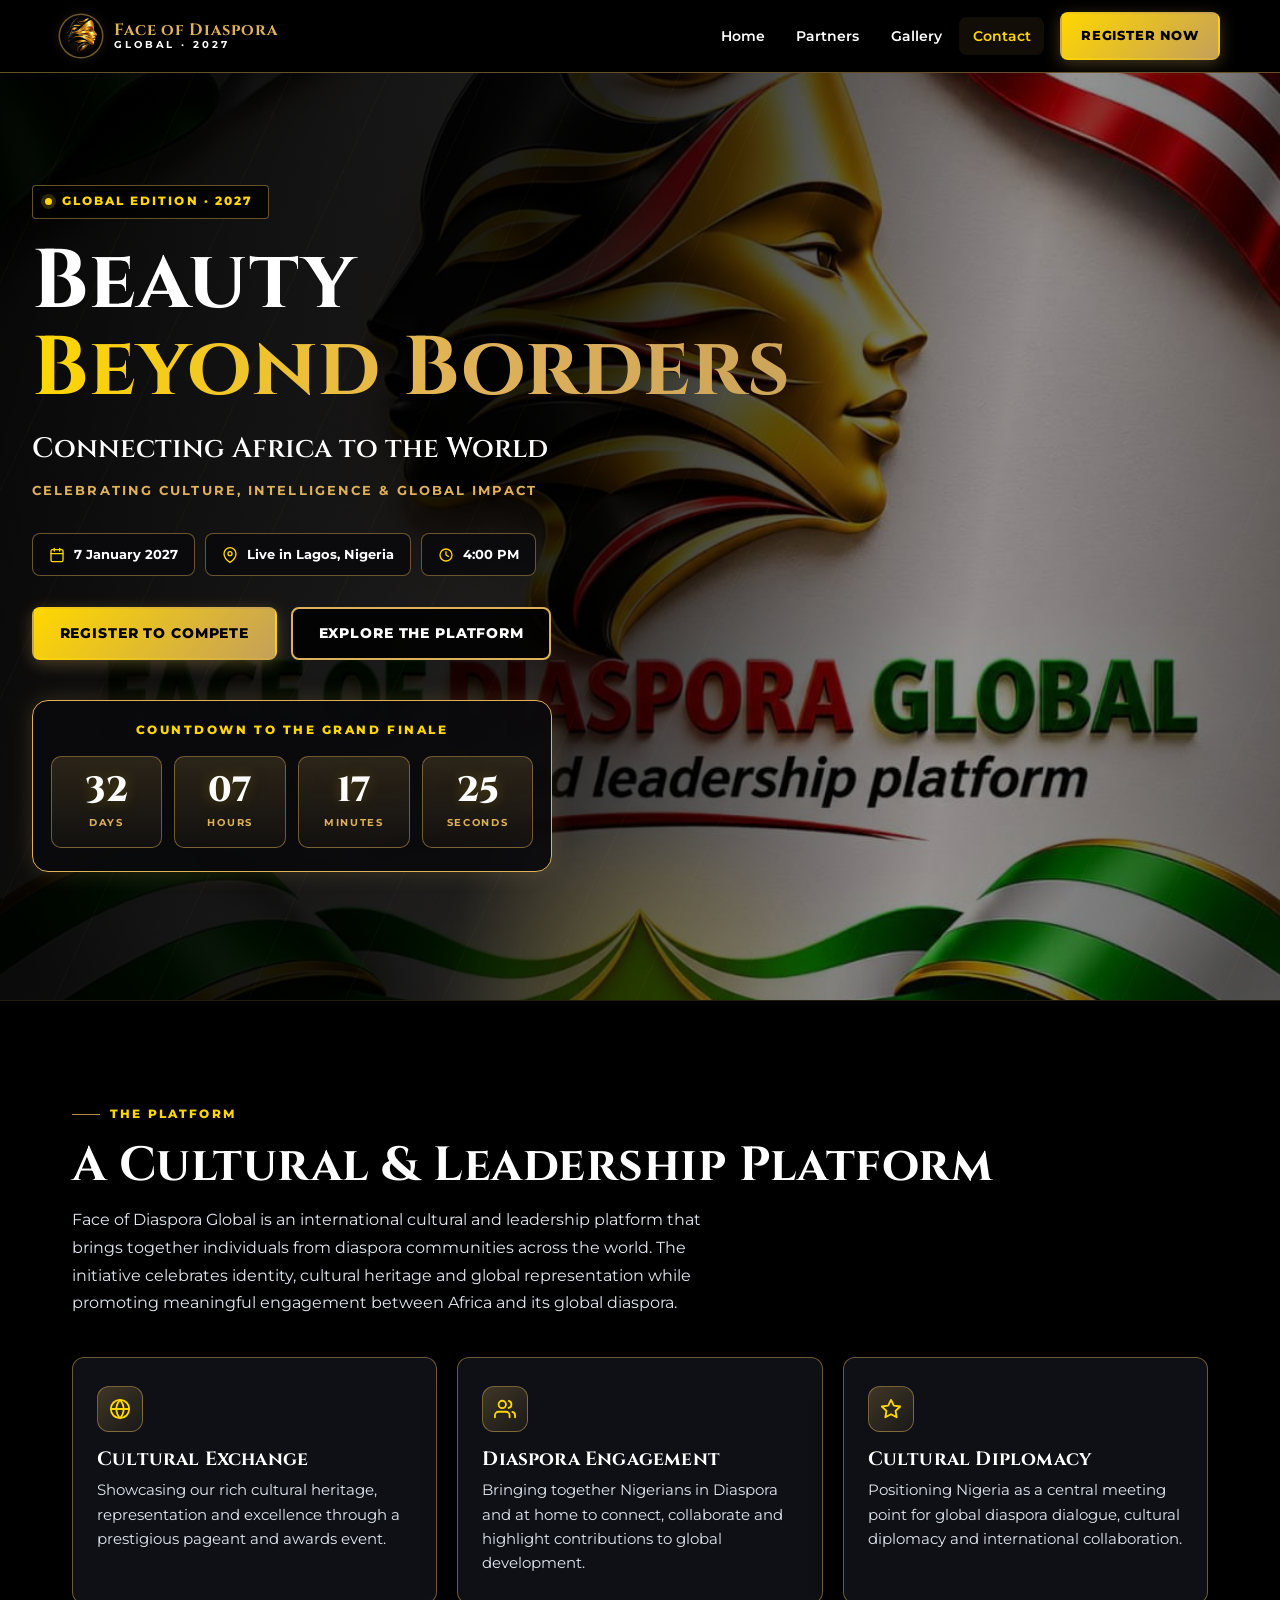
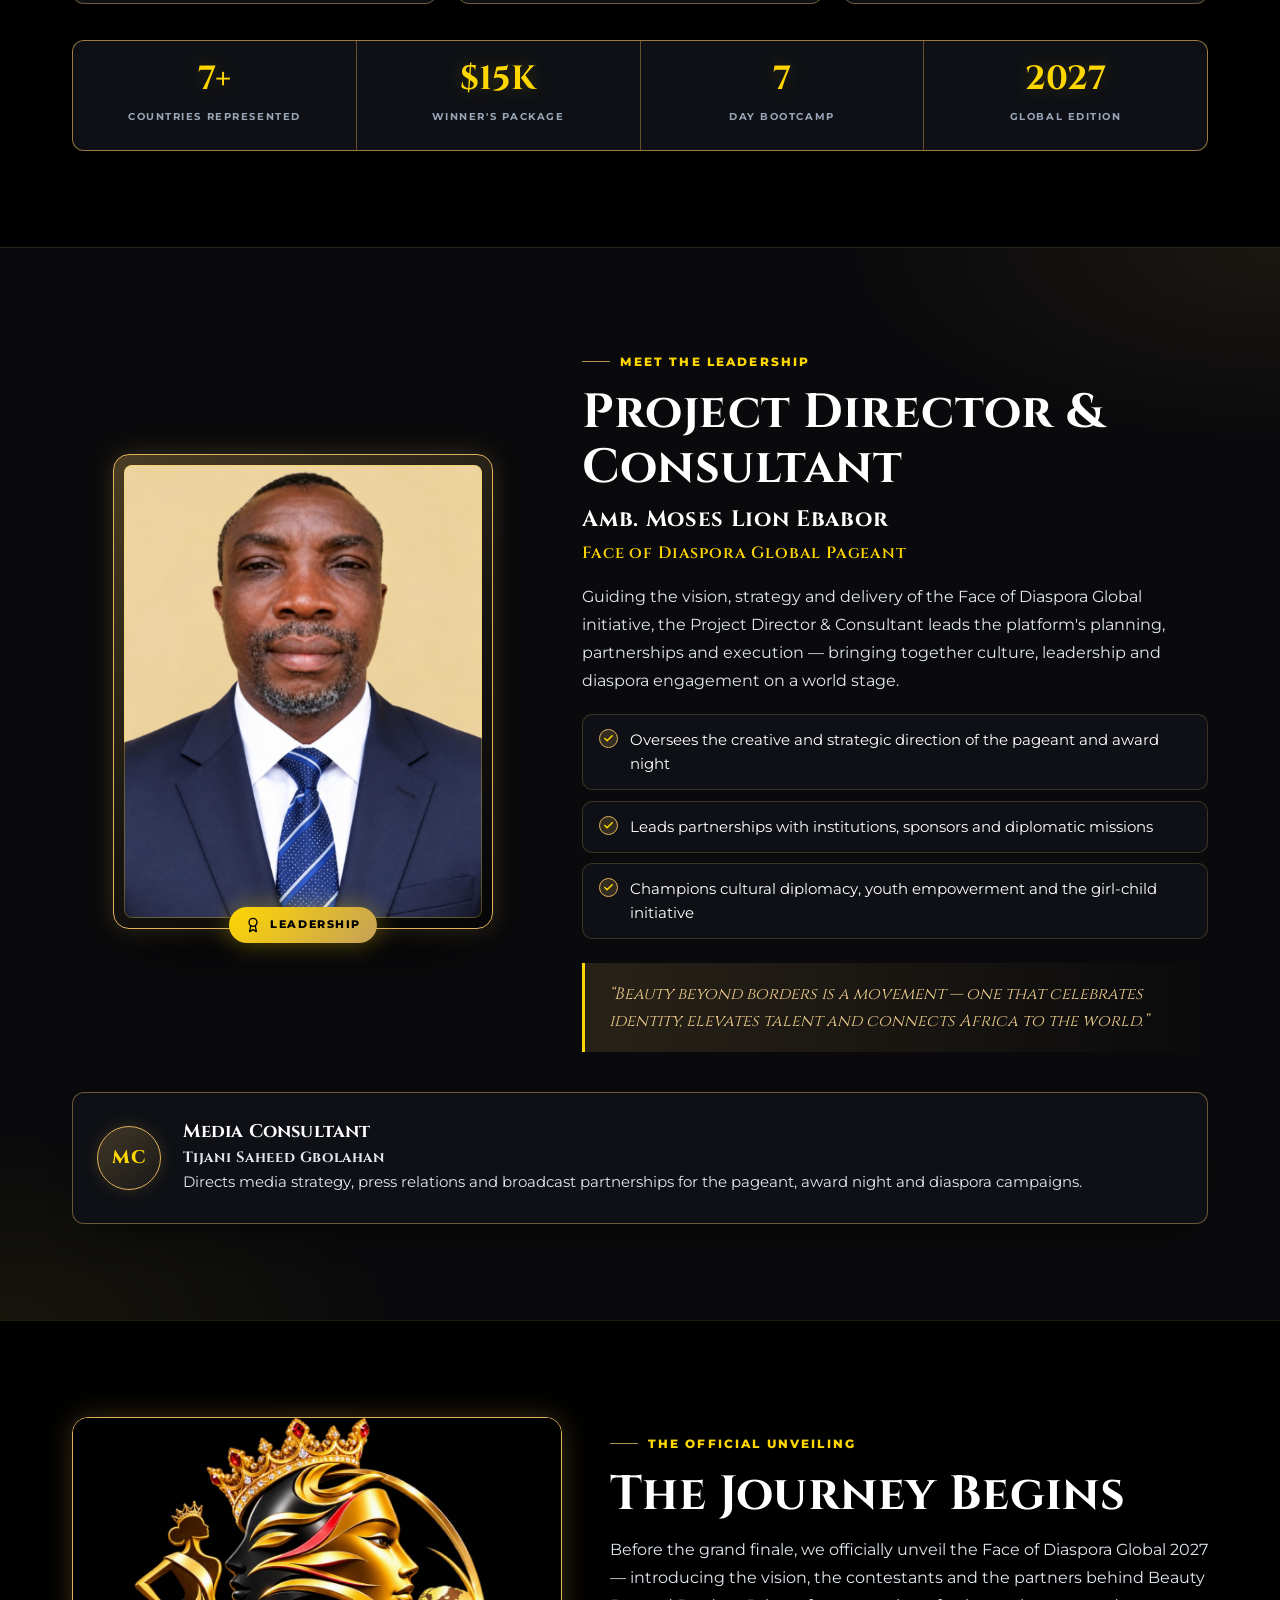
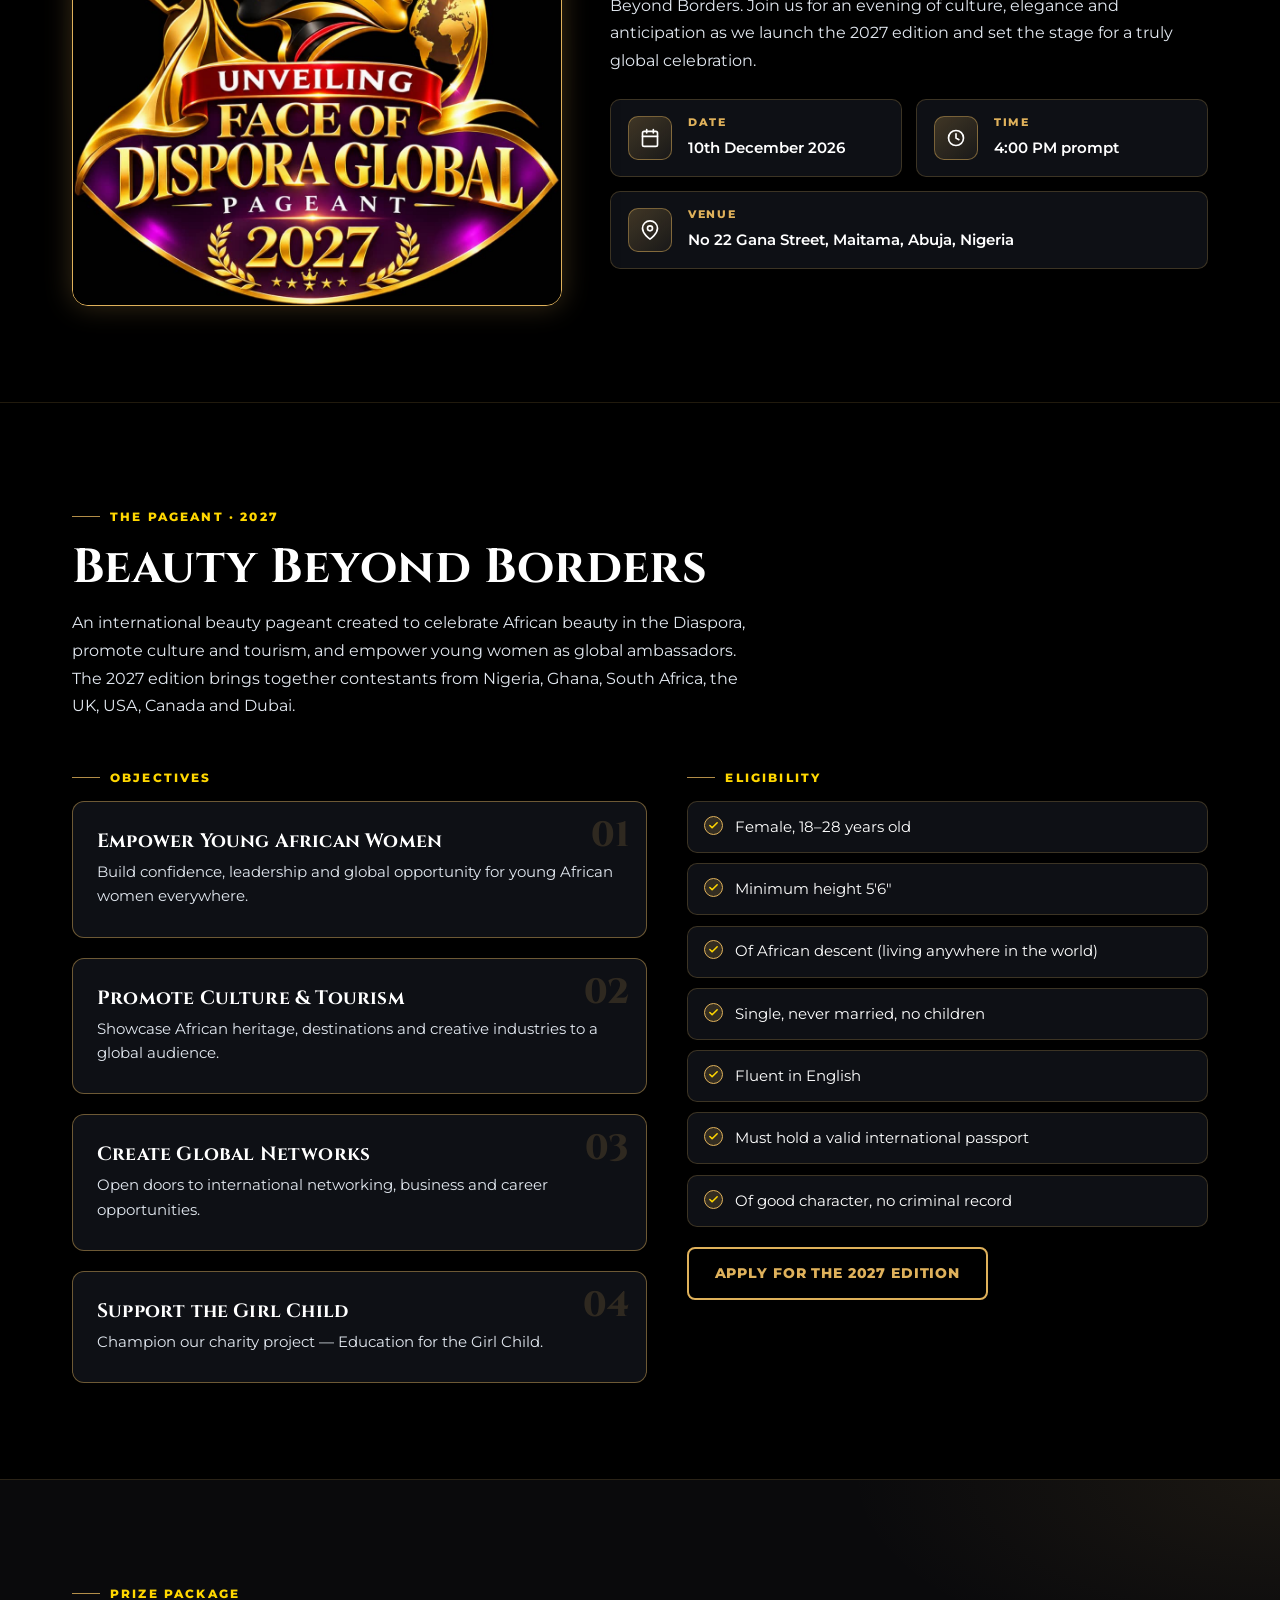
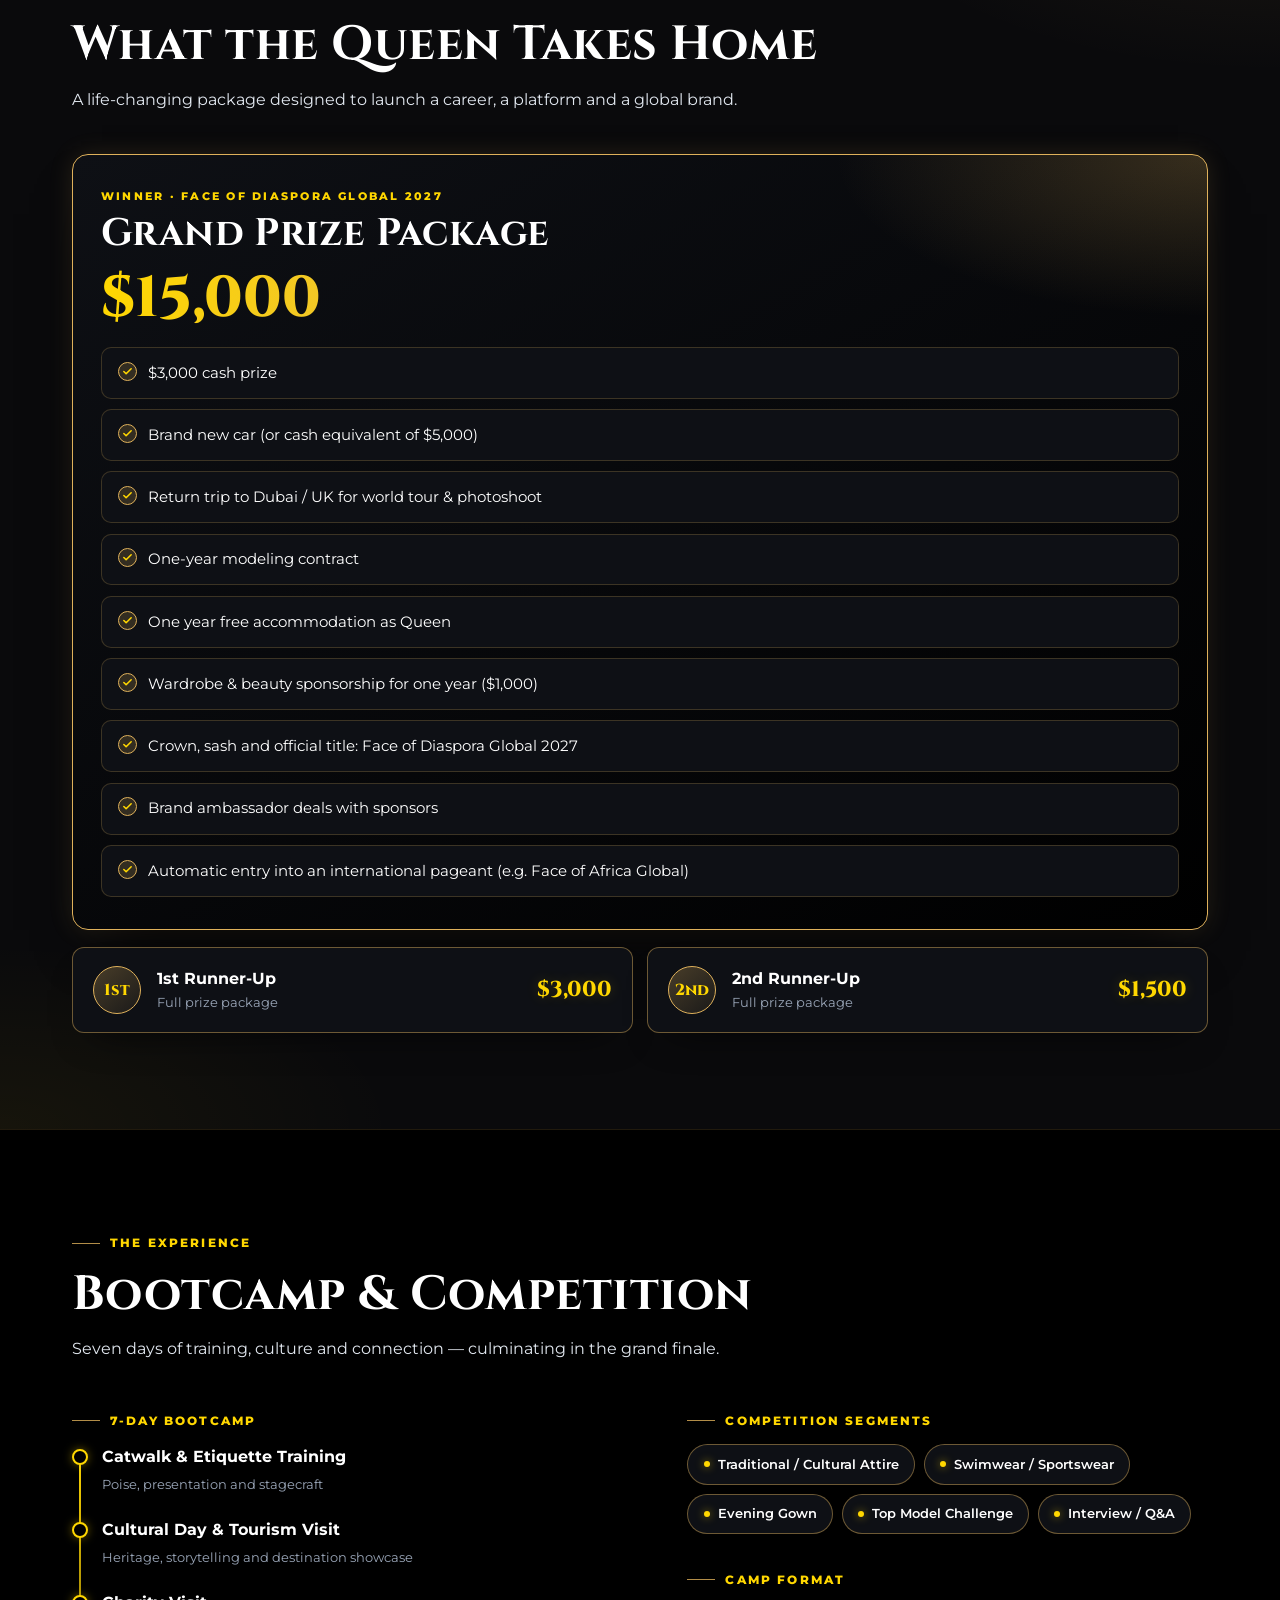
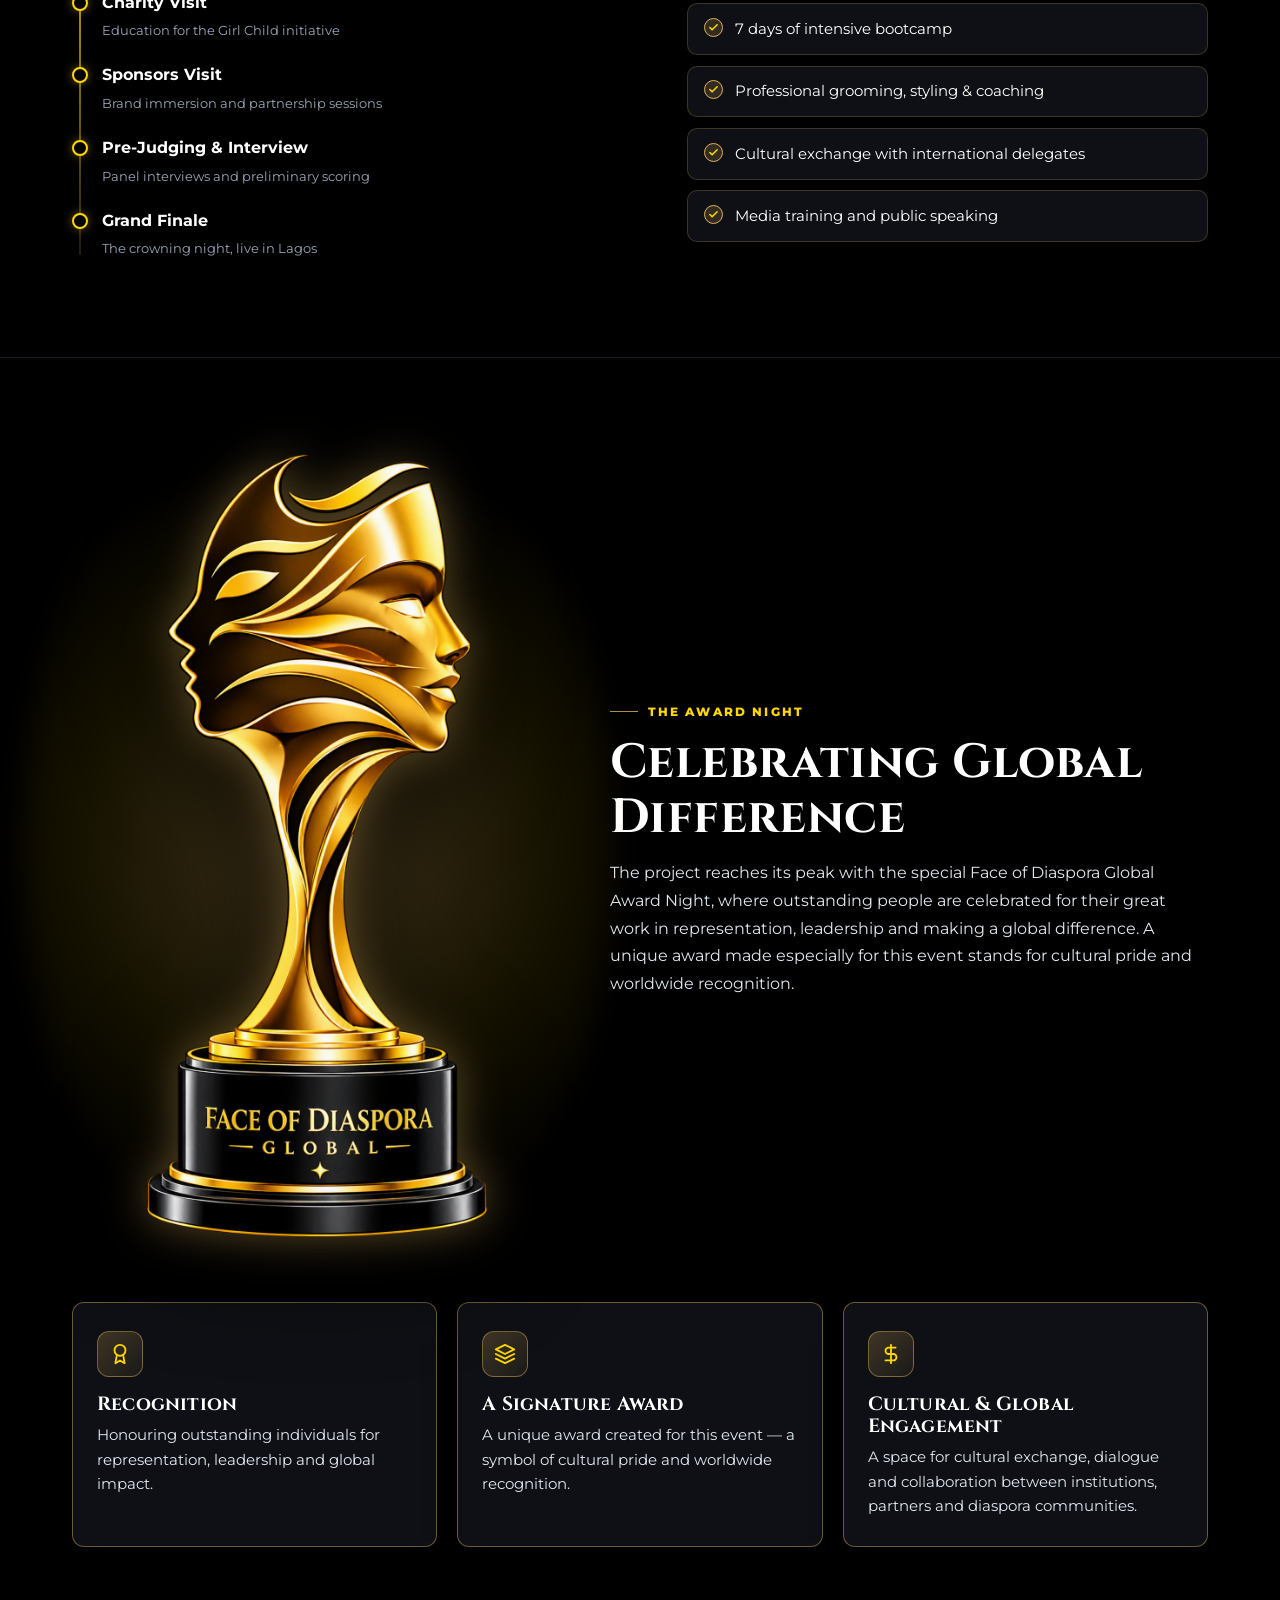
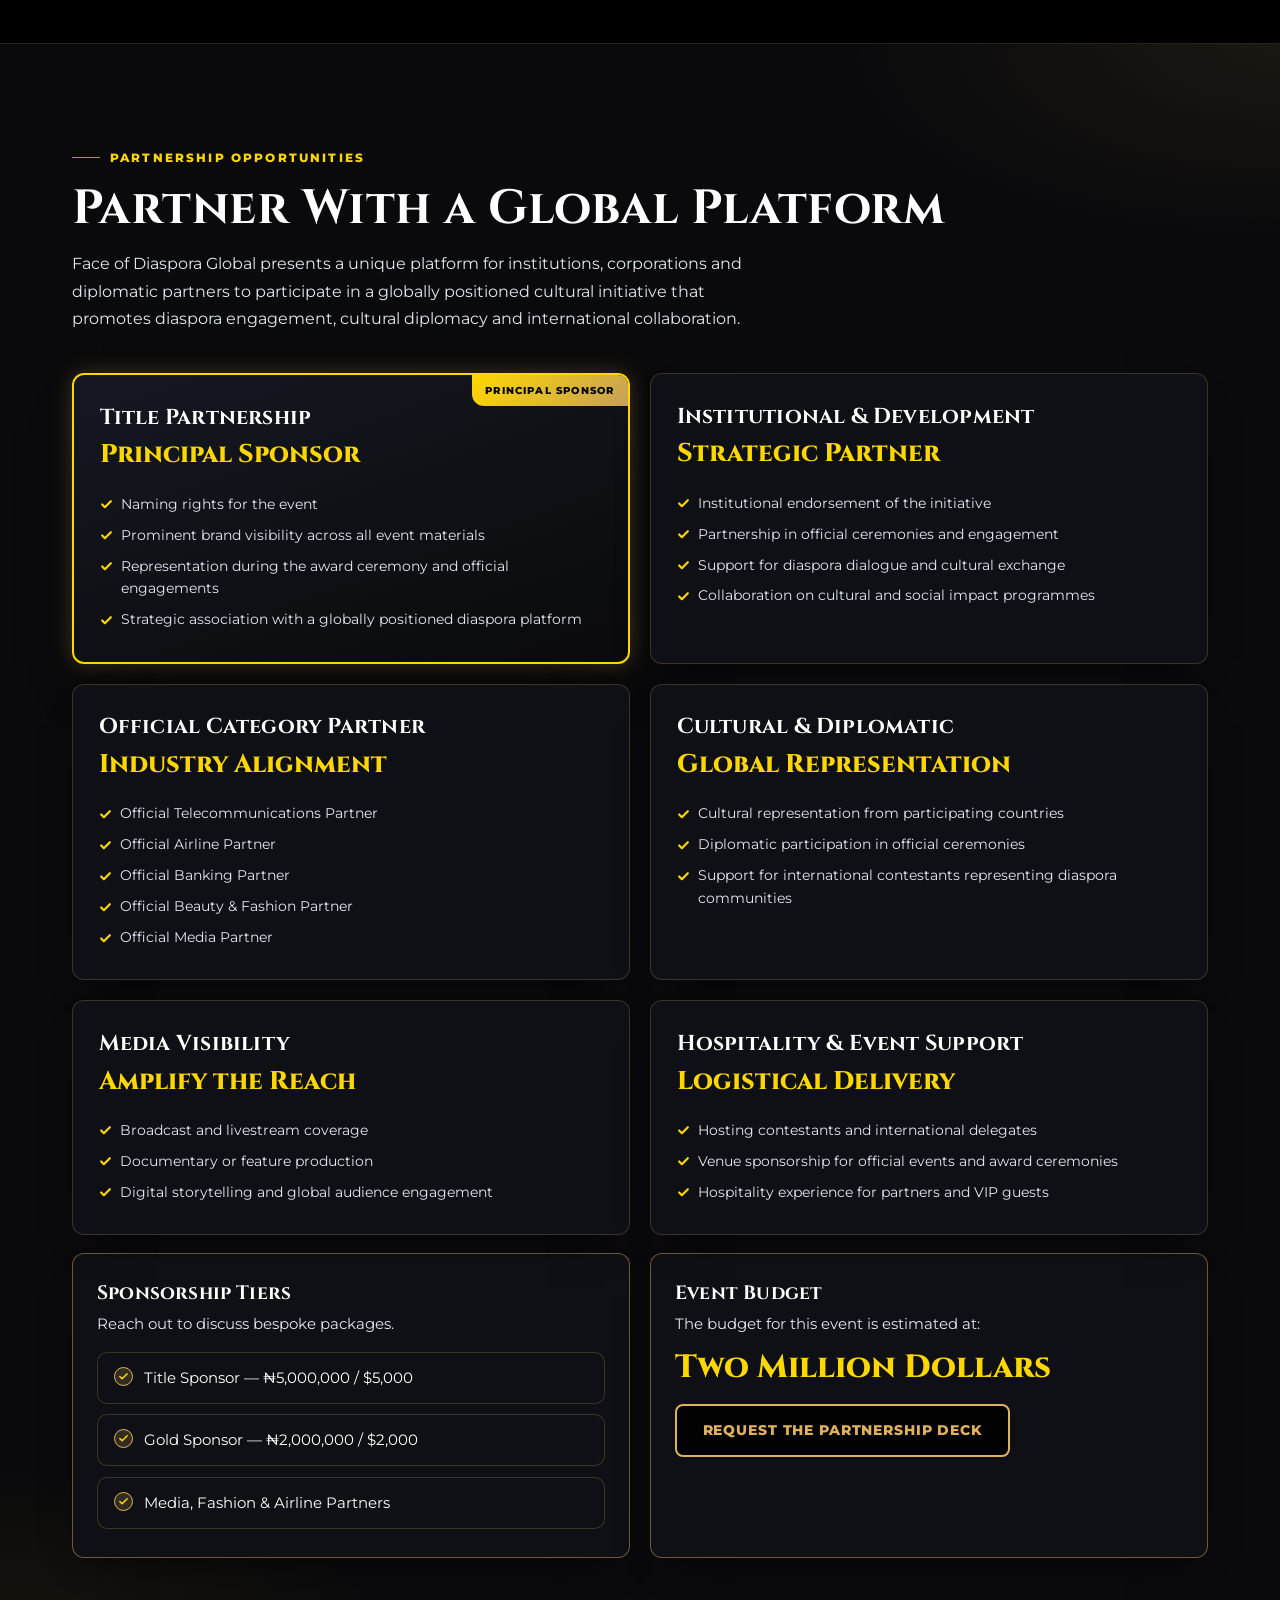
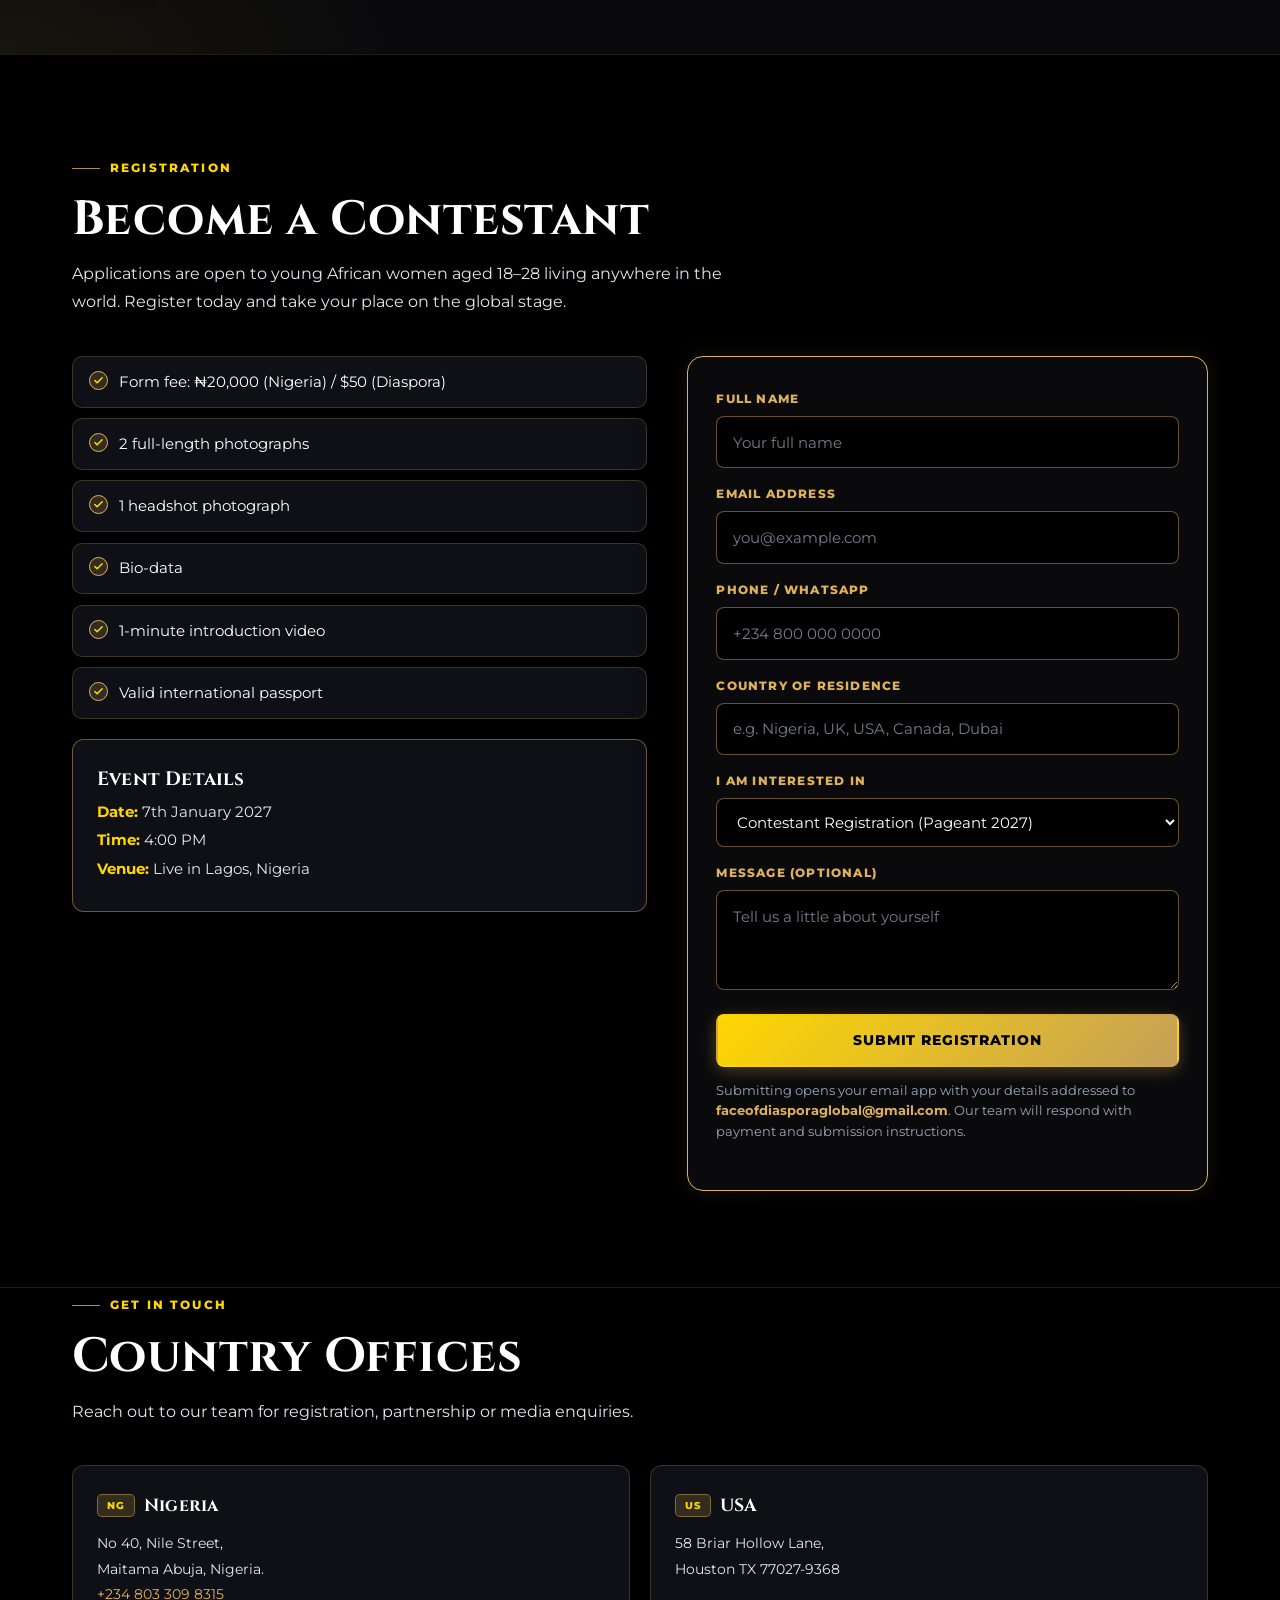
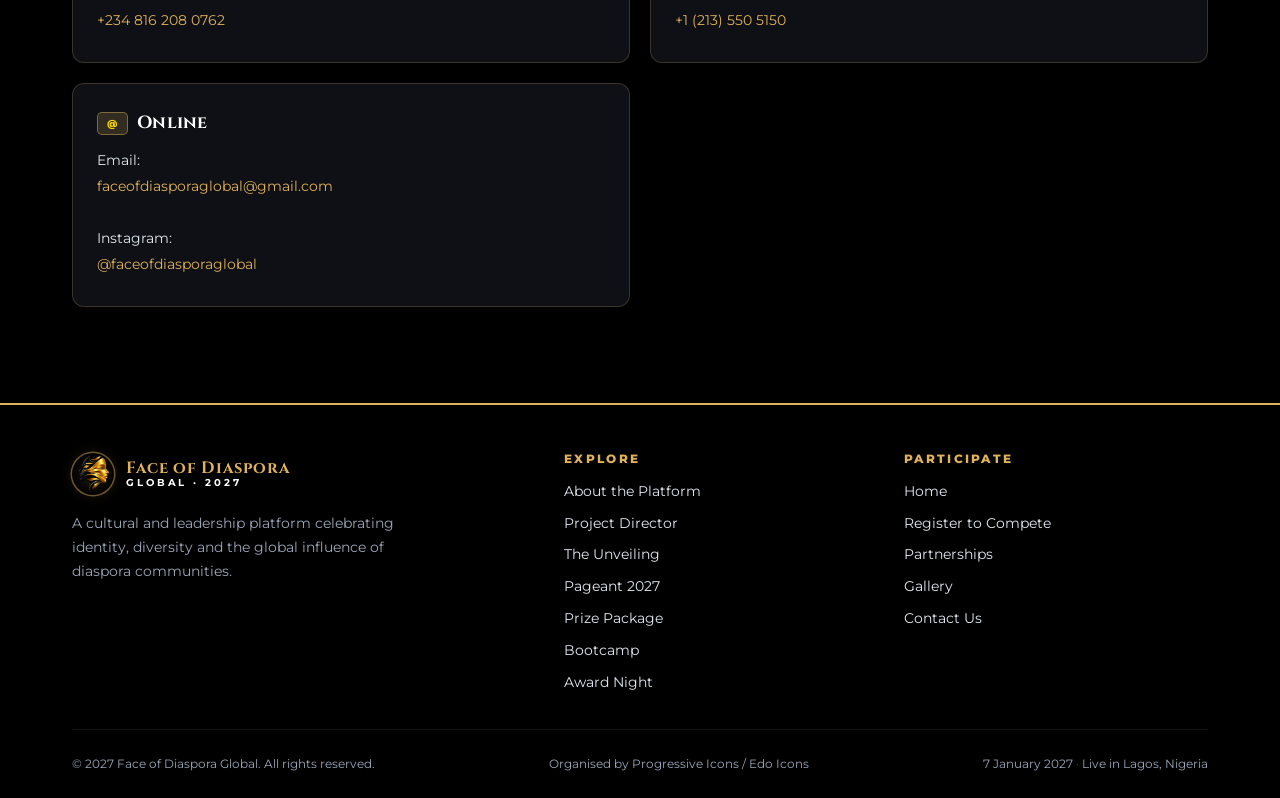
==== commit 3a517426: "added home button" ====
--- a/index.html
+++ b/index.html
@@ -38,6 +38,7 @@
 
     <nav class="primary-nav" id="primaryNav" aria-label="Primary">
       <ul>
+        <li><a class="nav-link" href="index.html">Home</a></li>
         <li><a class="nav-link" href="partners.html">Partners</a></li>
         <li><a class="nav-link" href="gallery.html">Gallery</a></li>
         <li><a class="nav-link" href="#contact">Contact</a></li>
@@ -747,6 +748,7 @@
       <div class="footer-col">
         <h4>Participate</h4>
         <ul>
+          <li><a href="index.html">Home</a></li>
           <li><a href="#register">Register to Compete</a></li>
           <li><a href="partners.html">Partnerships</a></li>
           <li><a href="gallery.html">Gallery</a></li>
